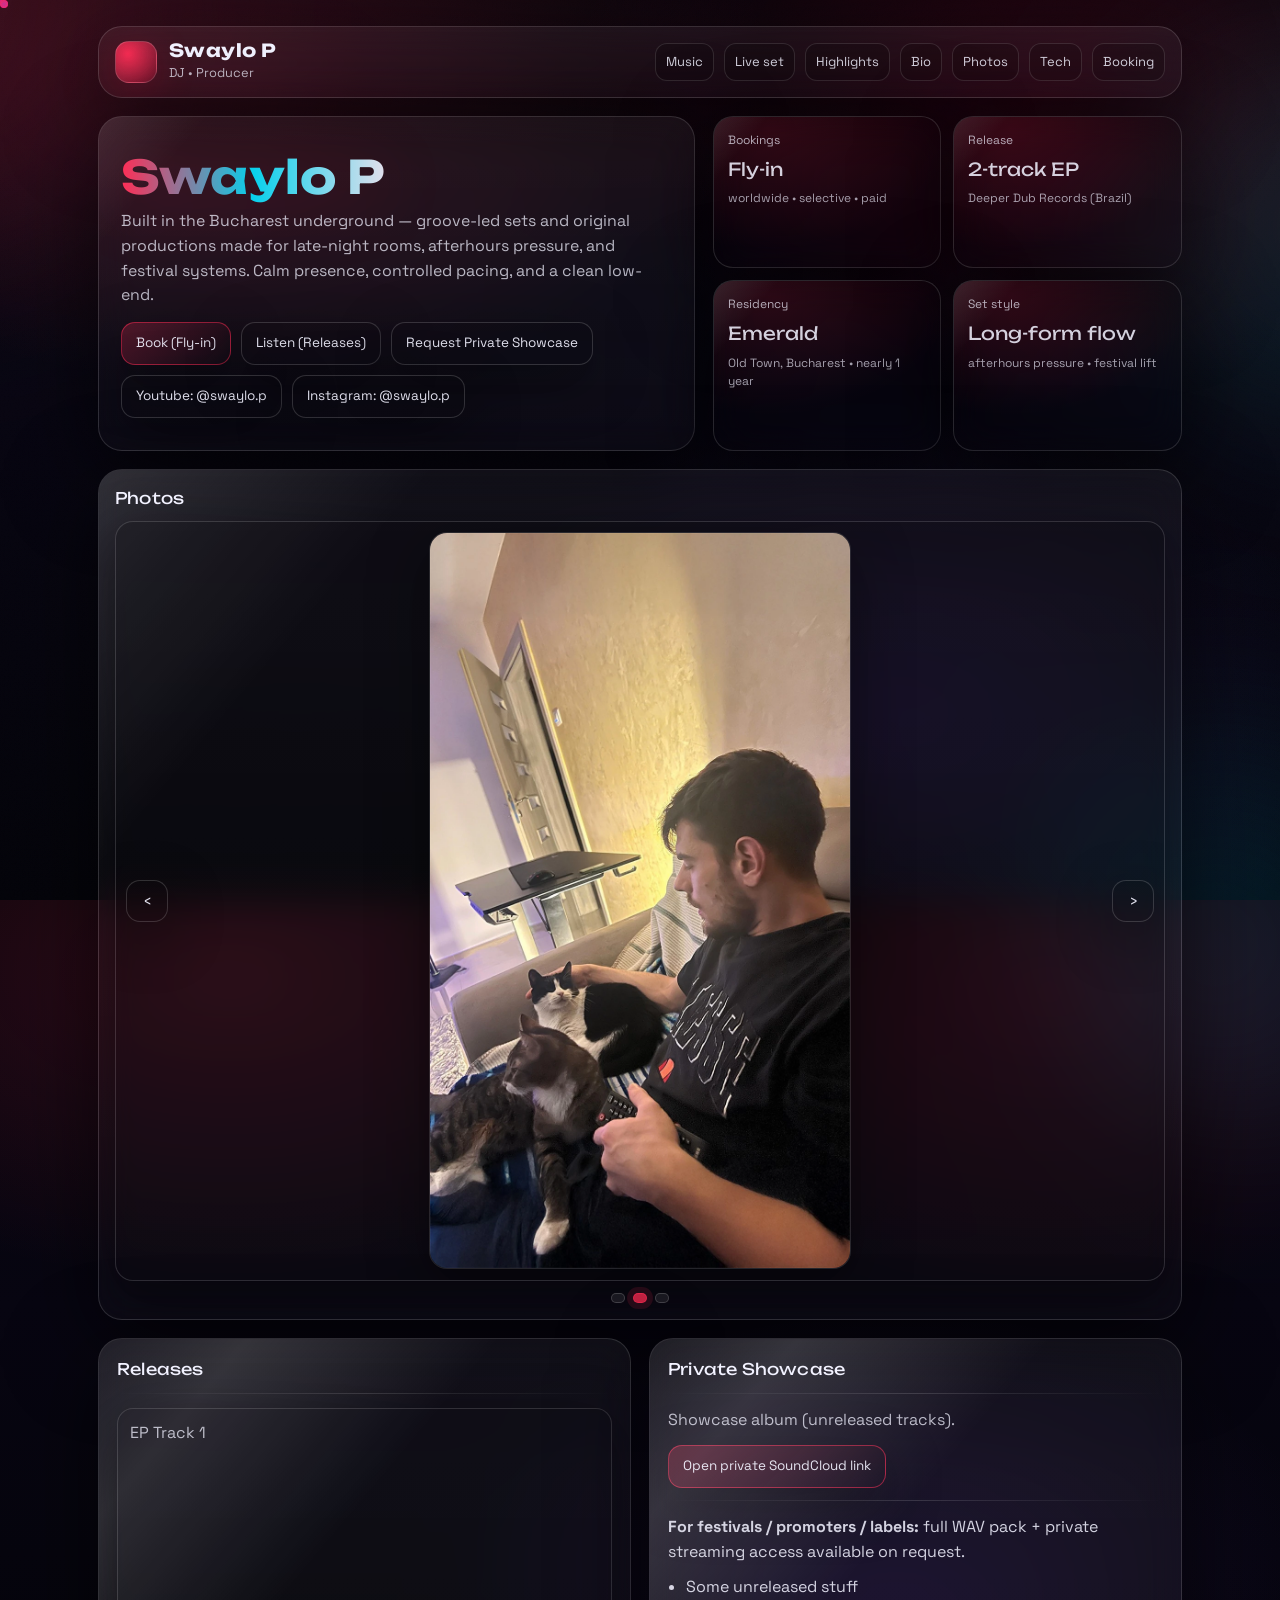
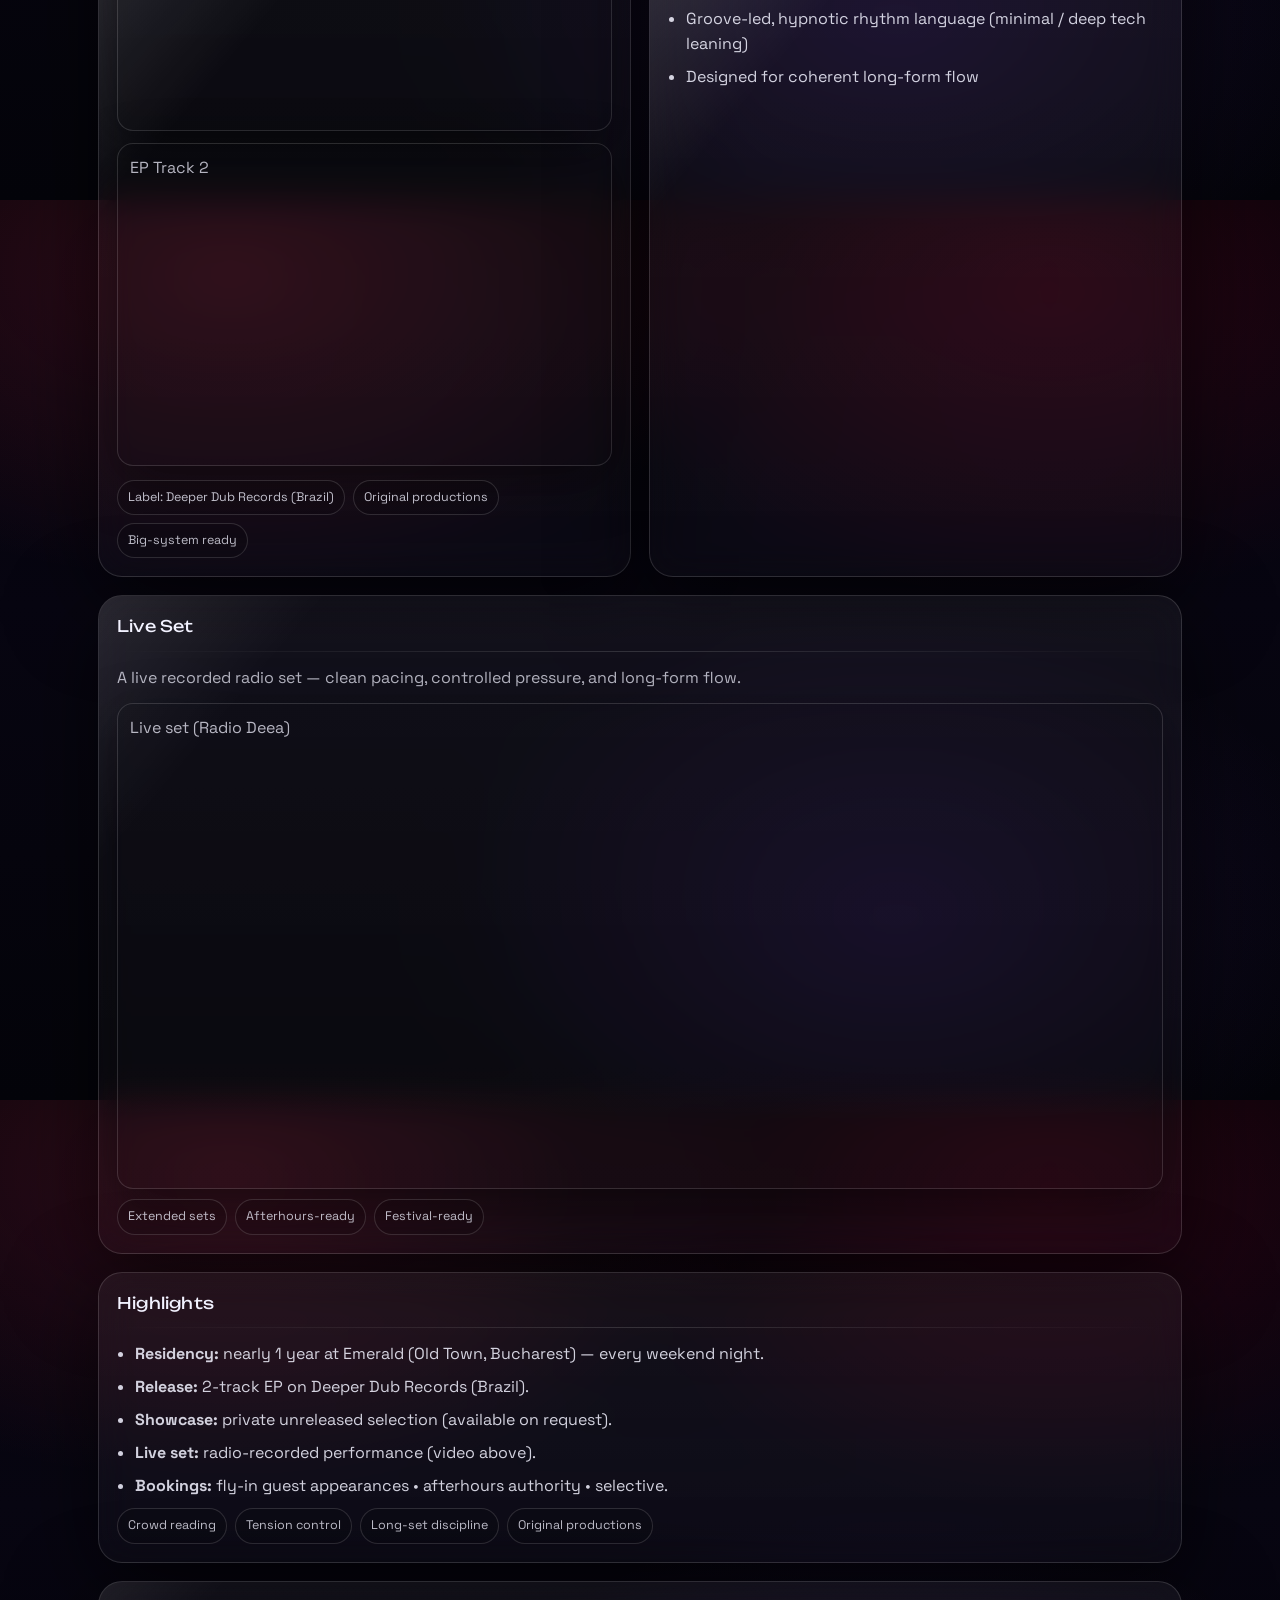
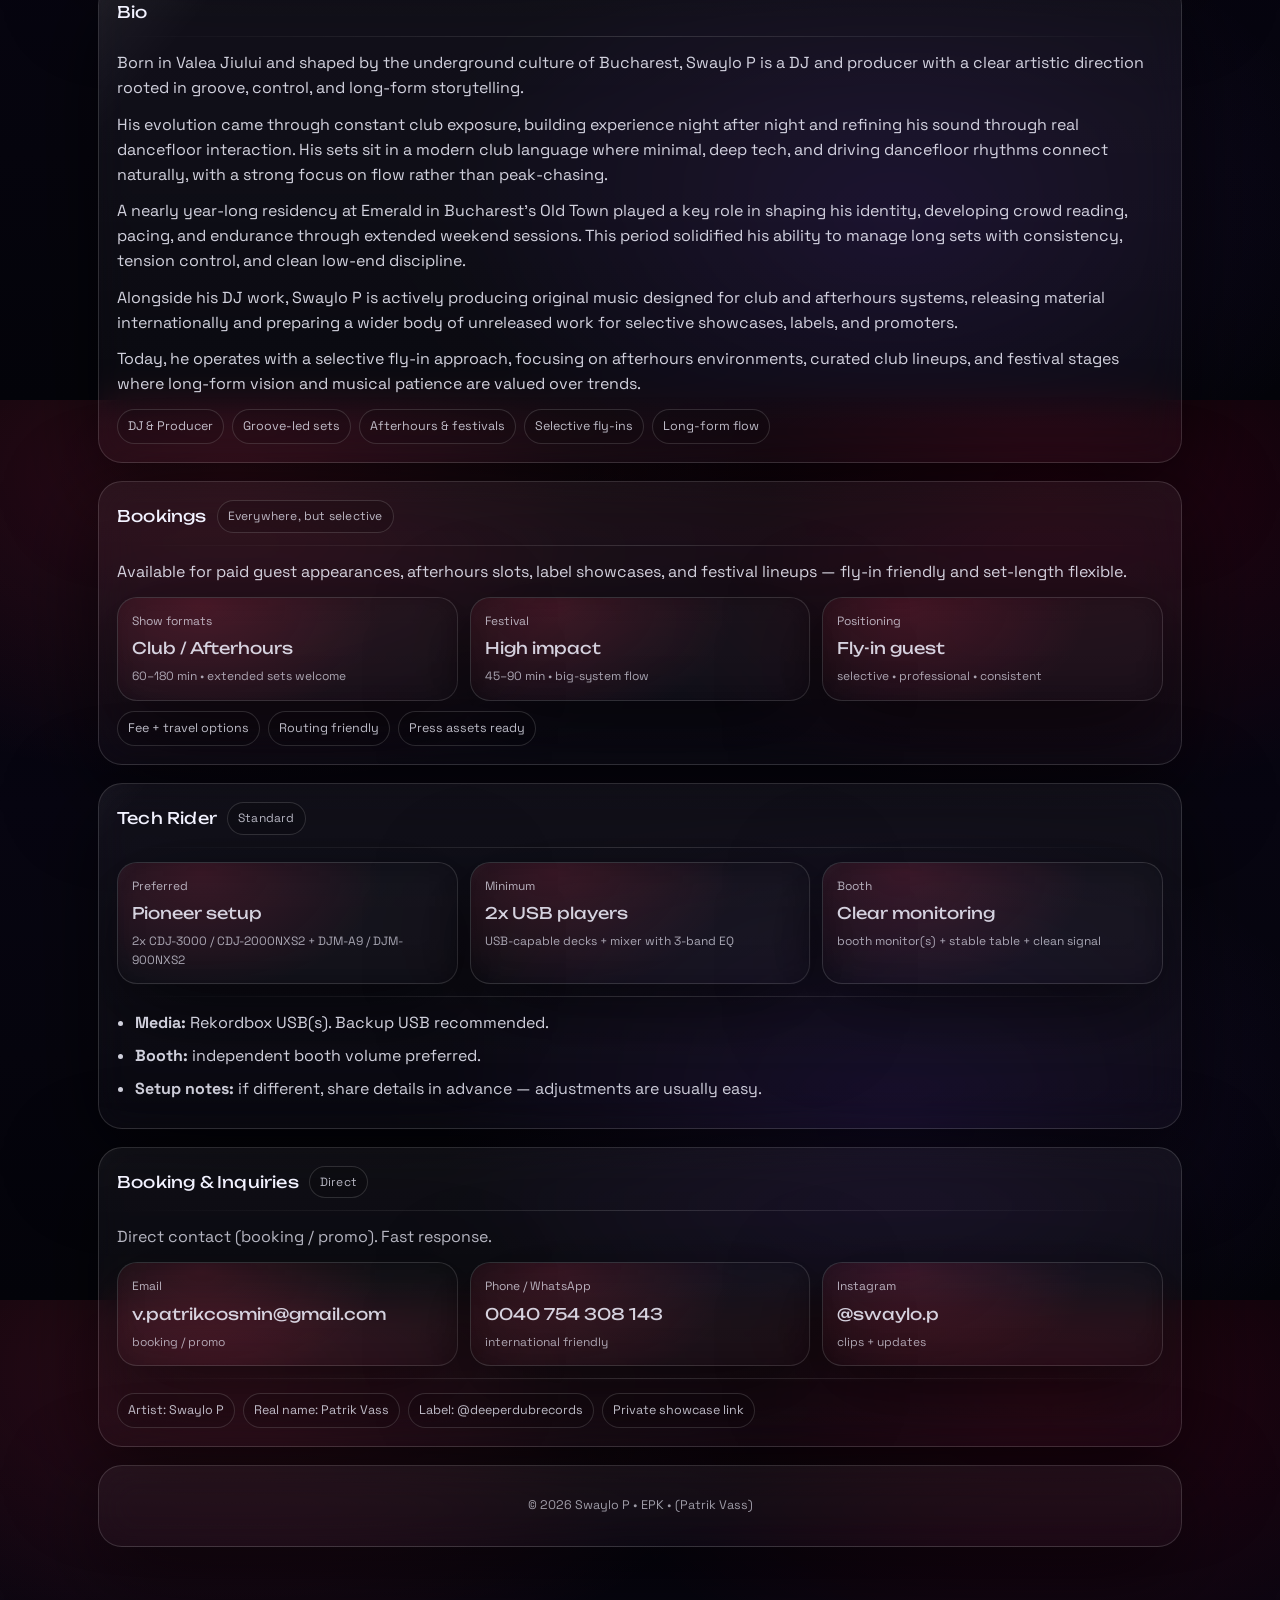
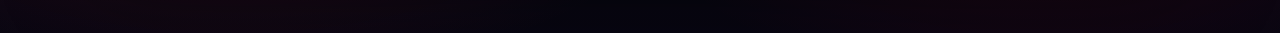
==== index.html @ a006d483 "Update index.html" ====
<!doctype html>
<html lang="en">
<head>
  <meta charset="utf-8" />
  <meta name="viewport" content="width=device-width,initial-scale=1" />
  <title>Swaylo P — EPK</title>
  <meta name="description" content="Swaylo P — EPK: releases, private showcase, live set (radio), photos, tech rider, worldwide bookings." />

  <!-- Funky fonts -->
  <link rel="preconnect" href="https://fonts.googleapis.com">
  <link rel="preconnect" href="https://fonts.gstatic.com" crossorigin>
  <link href="https://fonts.googleapis.com/css2?family=Unbounded:wght@500;600;700&family=Space+Grotesk:wght@400;500;600;700&display=swap" rel="stylesheet">

  <style>
    :root{
      --bg0:#04040a;
      --bg1:#080612;

      --text:#f2f2ff;
      --muted:rgba(242,242,255,.74);
      --line:rgba(255,255,255,.14);

      --red:#ff2d55;
      --red2:#ff0038;
      --pink:#21b6bb;
      --violet:#009bca;

      --glassA:rgba(255,255,255,.052);
      --glassB:rgba(255,255,255,.022);
      --shadow: 0 24px 90px rgba(0,0,0,.62);
      --shadow2: 0 16px 55px rgba(0,0,0,.48);

      --radius: 24px;
      --max: 1120px;
    }
.embedBox iframe{
  margin: 0 auto;
}
    *{ box-sizing:border-box; }
    html,body{ height:100%; }
    body{
      margin:0;
      color:var(--text);
      background:
        radial-gradient(900px 520px at 18% 8%, rgba(255,45,85,.18), transparent 60%),
        radial-gradient(800px 520px at 82% 10%, rgba(255,0,56,.14), transparent 60%),
        radial-gradient(760px 520px at 70% 80%, rgba(124,58,237,.12), transparent 60%),
        linear-gradient(180deg, var(--bg0) 0%, var(--bg1) 45%, var(--bg0) 100%);
      font-family:"Space Grotesk", system-ui, -apple-system, Segoe UI, Roboto, Helvetica, Arial;
      line-height: 1.55;
      overflow-x:hidden;
    }

    /* subtle grain */
    body:before{
      content:"";
      position:fixed; inset:0;
      pointer-events:none;
      background-image:url("data:image/svg+xml,%3Csvg xmlns='http://www.w3.org/2000/svg' width='140' height='140'%3E%3Cfilter id='n'%3E%3CfeTurbulence type='fractalNoise' baseFrequency='.85' numOctaves='2' stitchTiles='stitch'/%3E%3C/filter%3E%3Crect width='140' height='140' filter='url(%23n)' opacity='.18'/%3E%3C/svg%3E");
      mix-blend-mode: overlay;
      opacity:.14;
      z-index:0;
    }

    a{ color:inherit; text-decoration:none; }
    a:hover{ text-decoration:underline; text-decoration-color: rgba(255,45,85,.75); }

    .wrap{
      max-width: var(--max);
      margin: 0 auto;
      padding: 26px 18px 86px;
      position:relative;
      z-index:2;
    }

    /* background blur blobs */
    .blob{
      position:fixed;
      width:540px; height:540px;
      border-radius:50%;
      filter: blur(60px);
      opacity:.18;
      mix-blend-mode: screen;
      pointer-events:none;
      z-index:1;
    }
    .blob.b1{ left:-240px; top:-160px; background: radial-gradient(circle at 30% 30%, var(--red), transparent 62%); }
    .blob.b2{ right:-270px; top:10px;  background: radial-gradient(circle at 60% 40%, var(--pink), transparent 62%); }
    .blob.b3{ right:-260px; bottom:-260px; background: radial-gradient(circle at 40% 60%, var(--violet), transparent 66%); }

    /* floating particles layer */
    .particles{
      position:fixed; inset:0;
      pointer-events:none;
      z-index:1;
      overflow:hidden;
    }
    .p{
      position:absolute;
      border-radius:999px;
      background: radial-gradient(circle, rgba(255,45,85,.75), rgba(255,45,85,0));
      filter: blur(.2px);
      opacity:.65;
      animation: drift var(--dur) linear infinite;
      will-change: transform;
    }
    @keyframes drift{
      0%   { transform: translate3d(var(--x0), var(--y0), 0) scale(var(--s)); opacity: 0; }
      10%  { opacity: var(--o); }
      70%  { opacity: var(--o); }
      100% { transform: translate3d(var(--x1), var(--y1), 0) scale(var(--s)); opacity: 0; }
    }

    /* GLASS */
    .glass{
      position:relative;
      background: linear-gradient(180deg, var(--glassA), var(--glassB));
      border: 1px solid rgba(255,255,255,.14);
      border-radius: var(--radius);
      box-shadow: var(--shadow);
      backdrop-filter: blur(18px);
      -webkit-backdrop-filter: blur(18px);
      overflow:hidden;
    }

    /* animated shine sweep */
    .glass:before{
      content:"";
      position:absolute;
      inset:-60%;
      background:
        linear-gradient(120deg,
          transparent 40%,
          rgba(255,255,255,.20) 50%,
          transparent 60%);
      transform: translateX(-40%) rotate(10deg);
      animation: shine 4.9s ease-in-out infinite;
      pointer-events:none;
      opacity:.75;
    }
    @keyframes shine{
      0%   { transform: translateX(-55%) rotate(10deg); opacity:0; }
      15%  { opacity:.90; }
      50%  { opacity:.55; }
      85%  { opacity:.90; }
      100% { transform: translateX(55%) rotate(10deg); opacity:0; }
    }

    /* topbar */
    .topbar{
      display:flex;
      align-items:center;
      justify-content:space-between;
      gap:14px;
      padding: 14px 16px;
      margin-bottom: 18px;
    }

    .brand{
      display:flex;
      align-items:center;
      gap:12px;
      min-width: 320px;
    }
    .sig{
      width:42px;height:42px;
      border-radius:14px;
      background:
        radial-gradient(circle at 30% 30%, rgba(255,45,85,.95), rgba(255,0,56,.20)),
        linear-gradient(135deg, rgba(255,255,255,.10), rgba(255,255,255,0));
      border:1px solid rgba(255,255,255,.16);
      box-shadow: 0 10px 40px rgba(255,0,56,.20);
    }
    .brand h1{
      margin:0;
      font-family:"Unbounded", system-ui;
      font-weight:700;
      letter-spacing:.4px;
      font-size: 18px;
      line-height:1.1;
    }
    .brand .tag{
      margin:2px 0 0;
      font-size: 12.8px;
      color: var(--muted);
    }

    .nav{
      display:flex;
      gap:10px;
      flex-wrap:wrap;
      justify-content:flex-end;
    }
    .nav a{
      padding: 8px 10px;
      border-radius: 12px;
      border:1px solid rgba(255,255,255,.12);
      background: rgba(0,0,0,.16);
      font-size: 13px;
      color: rgba(242,242,255,.86);
    }
    .nav a:hover{
      text-decoration:none;
      border-color: rgba(255,45,85,.40);
      box-shadow: 0 18px 55px rgba(255,45,85,.08);
    }

    /* hero */
    .hero{
      display:grid;
      grid-template-columns: 1.12fr .88fr;
      gap: 18px;
      margin-bottom: 18px;
    }
    .heroCard{ padding: 22px; }
    .kicker{
      display:inline-flex; align-items:center; gap:10px;
      padding: 8px 12px;
      border-radius: 999px;
      border: 1px solid rgba(255,255,255,.14);
      background: rgba(0,0,0,.14);
      font-size: 13px;
      color: rgba(242,242,255,.86);
      position:relative; z-index:2;
    }
    .dot{
      width:8px;height:8px;border-radius:50%;
      background: var(--red);
      box-shadow: 0 0 0 6px rgba(255,45,85,.14);
    }
    .heroTitle{
      margin: 14px 0 8px;
      font-family:"Unbounded", system-ui;
      font-size: 46px;
      line-height: 1.05;
      letter-spacing:.2px;
      position:relative; z-index:2;
    }
    .heroTitle .glow{
      background: linear-gradient(90deg, rgba(255,45,85,1), rgba(6, 226, 255, 0.92), rgba(242,242,255,.92));
      -webkit-background-clip:text; background-clip:text; color:transparent;
      filter: drop-shadow(0 10px 34px rgba(255,0,56,.18));
    }
    .heroSub{
      margin:0 0 12px;
      color: var(--muted);
      font-size: 15.9px;
      max-width: 70ch;
      position:relative; z-index:2;
    }

    .ctaRow{ display:flex; flex-wrap:wrap; gap:10px; margin-top: 14px; position:relative; z-index:2; }
    .btn{
      display:inline-flex; align-items:center; justify-content:center; gap:10px;
      padding: 10px 14px;
      border-radius: 14px;
      border: 1px solid rgba(255,255,255,.16);
      background: rgba(0,0,0,.14);
      color: rgba(242,242,255,.92);
      font-size: 13.5px;
      box-shadow: var(--shadow2);
      transition: .18s ease;
    }
    .btn:hover{
      text-decoration:none;
      border-color: rgba(255,45,85,.44);
      box-shadow: 0 18px 60px rgba(255,45,85,.10);
      transform: translateY(-1px);
    }
    .btn.primary{
      border-color: rgba(255,45,85,.52);
      background: linear-gradient(135deg, rgba(255,45,85,.24), rgba(0,0,0,.10));
    }

    /* audio player */
    .player{
      margin-top: 14px;
      padding: 12px;
      border-radius: 18px;
      border: 1px solid rgba(255,255,255,.14);
      background: rgba(0,0,0,.12);
      position:relative; z-index:2;
    }
    .playerTop{
      display:flex;
      align-items:center;
      justify-content:space-between;
      gap:12px;
      margin-bottom: 8px;
    }
    .playerTitle{
      font-family:"Unbounded", system-ui;
      font-size: 13px;
      letter-spacing:.2px;
      margin:0;
    }
    .playerHint{
      font-size: 12.5px;
      color: rgba(242,242,255,.70);
      margin:0;
    }
    audio{ width:100%; }

    /* right side quick cards */
    .miniGrid{
      display:grid;
      grid-template-columns: 1fr 1fr;
      gap:12px;
      align-self:stretch;
    }
    .stat{
      padding: 14px;
      border-radius: 20px;
      border:1px solid rgba(255,255,255,.14);
      background: rgba(0,0,0,.12);
      position:relative;
      overflow:hidden;
    }
    .stat:after{
      content:"";
      position:absolute; inset:-2px;
      background: radial-gradient(260px 170px at 25% 10%, rgba(255,45,85,.16), transparent 70%);
      opacity:.9;
      pointer-events:none;
    }
    .label{ color: rgba(242,242,255,.70); font-size: 12px; margin:0 0 6px; position:relative; z-index:2; }
    .value{ margin:0; font-family:"Unbounded", system-ui; font-size: 18px; position:relative; z-index:2; }
    .hint{ margin:6px 0 0; font-size: 12px; color: rgba(242,242,255,.66); position:relative; z-index:2; }

    /* sections */
    section{ margin-top: 18px; }
    .sectionCard{ padding: 18px; }
    .sectionTitle{
      margin:0 0 10px;
      font-family:"Unbounded", system-ui;
      font-size: 16px;
      letter-spacing:.2px;
      display:flex;
      align-items:center;
      gap:10px;
      position:relative; z-index:2;
    }
    .pill{
      font-size: 12px;
      padding: 6px 10px;
      border-radius:999px;
      border:1px solid rgba(255,255,255,.14);
      background: rgba(0,0,0,.12);
      color: rgba(242,242,255,.74);
      font-family:"Space Grotesk", system-ui;
    }
    .hr{
      height:1px;
      background: linear-gradient(90deg, transparent, rgba(255,255,255,.14), transparent);
      margin: 12px 0 14px;
      position:relative; z-index:2;
    }
    p{ margin: 0 0 12px; color: rgba(242,242,255,.86); position:relative; z-index:2; }
    .muted{ color: var(--muted); }

    .grid2{ display:grid; grid-template-columns: 1fr 1fr; gap: 18px; }
    .grid3{ display:grid; grid-template-columns: repeat(3,1fr); gap: 12px; }

    /* chips */
    .chips{ display:flex; flex-wrap:wrap; gap:8px; margin-top: 10px; position:relative; z-index:2; }
    .chip{
      padding: 7px 10px;
      border-radius: 999px;
      border: 1px solid rgba(255,255,255,.14);
      background: rgba(0,0,0,.12);
      color: rgba(242,242,255,.78);
      font-size: 12.5px;
      display:inline-flex;
      align-items:center;
      gap:8px;
    }

 /* carousel */
.carousel{ padding: 16px; }

.carouselFrame{
  position:relative;
  border-radius: calc(var(--radius) - 6px);
  border:1px solid rgba(255,255,255,.14);
  overflow:hidden;
  background: rgba(0,0,0,.14);
  box-shadow: var(--shadow2);

  /* ✅ stable height so it won’t jump */
  aspect-ratio: 2 / 3;     /* portrait friendly */
  width: 100%;
  max-height: 760px;       /* optional */
}

.slides{
  display:flex;
  transition: transform .55s ease;
  height: 100%;
}

.slide{
  min-width:100%;
  height:100%;
  padding: 10px;
  background: rgba(0,0,0,.08);

  /* ✅ centers image inside slide */
  display:flex;
  align-items:center;
  justify-content:center;
}

/* ✅ image is smaller but centered */
.slide img{
  max-width: 100%;
  max-height: 100%;
  width: auto;
  height: auto;
  object-fit: contain;
  display:block;

  border-radius: 18px;
  border:1px solid rgba(255,255,255,.12);
  box-shadow: 0 18px 60px rgba(0,0,0,.45);
  background: rgba(0,0,0,.22);
}

.slide:after{ content:none; }

.carControls{
  position:absolute; inset:0;
  display:flex; align-items:center; justify-content:space-between;
  padding: 0 10px;
  pointer-events:none;
  z-index:3;
}

.carBtn{
  pointer-events:auto;
  width:42px;height:42px;
  border-radius: 14px;
  border:1px solid rgba(255,255,255,.16);
  background: rgba(0,0,0,.14);
  color: rgba(242,242,255,.92);
  display:grid; place-items:center;
  box-shadow: var(--shadow2);
  cursor:pointer;
  user-select:none;
  transition: .18s ease;
}

.carBtn:hover{
  border-color: rgba(255,45,85,.44);
  box-shadow: 0 18px 60px rgba(255,45,85,.10);
  transform: translateY(-1px);
}

.dots{
  display:flex;
  gap:8px;
  justify-content:center;
  margin-top: 12px;
  position:relative; z-index:2;
}

.dotBtn{
  width:10px;height:10px;border-radius:999px;
  border:1px solid rgba(255,255,255,.18);
  background: rgba(255,255,255,.08);
  cursor:pointer;
}

.dotBtn.active{
  background: rgba(255,45,85,.78);
  border-color: rgba(255,45,85,.60);
  box-shadow: 0 0 0 6px rgba(255,45,85,.12);
}


    /* embeds */
    .embedStack{ display:flex; flex-direction:column; gap:12px; position:relative; z-index:2; }
    .embedBox{
      border-radius: 16px;
      border:1px solid rgba(255,255,255,.14);
      background: rgba(0,0,0,.12);
      padding: 12px;
      overflow:hidden;
      box-shadow: var(--shadow2);
      position:relative;
      z-index:2;
    }
    .embedBox iframe{
  display:block;
  width: min(760px, 100%);
  aspect-ratio: 16 / 9;
  height: auto;
  margin: 0 auto;
  border:0;
  border-radius: 12px;
}

    /* bullets */
    .bullet{ margin:0; padding-left: 18px; color: rgba(242,242,255,.86); position:relative; z-index:2; }
    .bullet li{ margin: 8px 0; }

    /* footer */
    footer{
      margin-top: 18px;
      padding: 18px;
      text-align:center;
      color: rgba(242,242,255,.62);
      font-size: 12.5px;
    }

    /* responsive */
    @media (max-width: 920px){
      .hero{ grid-template-columns: 1fr; }
      .miniGrid{ grid-template-columns: 1fr 1fr; }
      .grid2{ grid-template-columns: 1fr; }
      .grid3{ grid-template-columns: 1fr; }
      .heroTitle{ font-size: 40px; }
    }
    @media (max-width: 520px){
      .miniGrid{ grid-template-columns: 1fr; }
      .heroTitle{ font-size: 34px; }
      .nav{ justify-content:flex-start; }
    }
    @media (max-width: 520px){
  /* HERO becomes a normal full-width section, not “hero-sized” */
  .hero{ 
    grid-template-columns: 1fr; 
    gap: 12px;
    margin-bottom: 12px;
  }

  /* Make the first card behave like Bookings: content height only */
  .heroCard{
    padding: 16px;          /* was 22px */
  }

  /* Reduce the big title */
  .heroTitle{
    font-size: 32px;        /* was 34px */
    margin: 8px 0 6px;
    line-height: 1.08;
  }

  /* Reduce paragraph size a bit */
  .heroSub{
    font-size: 14.5px;
    margin-bottom: 10px;
  }

  /* Buttons wrap nicer and don’t create huge height */
  .ctaRow{
    gap: 8px;
    margin-top: 10px;
  }
  .btn{
    padding: 9px 12px;
    font-size: 13px;
  }

  /* OPTIONAL but recommended:
     stats under hero are what makes it feel “too big”.
     Make them horizontal scroll instead of adding lots of height */
  .miniGrid{
    display: flex;
    gap: 10px;
    overflow-x: auto;
    padding-bottom: 6px;
    scroll-snap-type: x mandatory;
    -webkit-overflow-scrolling: touch;
  }
  .miniGrid .stat{
    min-width: 220px;       /* each stat becomes a card you swipe */
    scroll-snap-align: start;
    flex: 0 0 auto;
  }
}

  </style>
</head>

<body>
  <div class="blob b1"></div>
  <div class="blob b2"></div>
  <div class="blob b3"></div>

  <!-- Particle field -->
  <div class="particles" aria-hidden="true" id="particles"></div>

  <div class="wrap">

    <!-- TOPBAR -->
    <div class="topbar glass">
      <div class="brand">
        <div class="sig" aria-hidden="true"></div>
        <div>
          <h1>Swaylo P</h1>
          <div class="tag">DJ • Producer</div>
        </div>
      </div>

      <nav class="nav" aria-label="EPK navigation">
        <a href="#music">Music</a>
        <a href="#live">Live set</a>
        <a href="#highlights">Highlights</a>
        <a href="#bio">Bio</a>
        <a href="#photos">Photos</a>
        <a href="#rider">Tech</a>
        <a href="#contact">Booking</a>
      </nav>
    </div>

    <!-- HERO -->
    <div class="hero">
      <div class="heroCard glass">
        

        <h2 class="heroTitle">
          <span class="glow">Swaylo P</span><br/>
          
        </h2>

        <p class="heroSub">
          Built in the Bucharest underground — groove-led sets and original productions made for late-night rooms,
          afterhours pressure, and festival systems. Calm presence, controlled pacing, and a clean low-end.
        </p>

        <div class="ctaRow">
          <a class="btn primary" href="#contact">Book (Fly-in)</a>
          <a class="btn" href="#music">Listen (Releases)</a>
          <a class="btn" href="#music">Request Private Showcase</a>
          <a class="btn" href="https://www.youtube.com/@SwayloP" target="_blank" rel="noopener">Youtube: @swaylo.p</a>
          <a class="btn" href="https://instagram.com/swaylo.p" target="_blank" rel="noopener">Instagram: @swaylo.p</a>
        </div>

        



        <div class="chips" aria-label="Quick facts">
          
        </div>
      </div>

      <div class="miniGrid">
        <div class="stat glass">
          <div class="label">Bookings</div>
          <p class="value">Fly-in</p>
          <p class="hint">worldwide • selective • paid</p>
        </div>

        <div class="stat glass">
          <div class="label">Release</div>
          <p class="value">2-track EP</p>
          <p class="hint">Deeper Dub Records (Brazil)</p>
        </div>

        <div class="stat glass">
          <div class="label">Residency</div>
          <p class="value">Emerald</p>
          <p class="hint">Old Town, Bucharest • nearly 1 year</p>
        </div>

        <div class="stat glass">
          <div class="label">Set style</div>
          <p class="value">Long-form flow</p>
          <p class="hint">afterhours pressure • festival lift</p>
        </div>
      </div>
    </div>

    <!-- PHOTOS / CAROUSEL -->
<section id="photos" class="glass sectionCard carousel">
  <div class="sectionTitle">
    Photos
  </div>

  <div class="carouselFrame" aria-label="Photo carousel">
    <div class="slides" id="slides">
      <div class="slide">
        <img src="images/01.webp" alt="Swaylo P press photo 1" />
      </div>
      <div class="slide">
        <img src="images/02.webp" alt="Swaylo P press photo 2" />
      </div>
      <div class="slide">
        <img src="images/03.webp" alt="Swaylo P press photo 3" />
      </div>
    </div>

    <div class="carControls">
      <div class="carBtn" id="prev" aria-label="Previous slide">‹</div>
      <div class="carBtn" id="next" aria-label="Next slide">›</div>
    </div>
  </div>

  <div class="dots" id="dots" aria-label="Carousel dots"></div>
</section>

    <!-- MUSIC -->
    <section id="music" class="grid2">
      <div class="glass sectionCard">
        <div class="sectionTitle">
          Releases
        </div>
        <div class="hr"></div>

        <div class="embedStack">
          <div class="embedBox">
            <div class="muted" style="margin:0 0 8px;">EP Track 1</div>
            <iframe src="https://embed.beatport.com/?id=22715266&type=track" height="162" scrolling="no" style="max-width:600px;"></iframe>
          </div>

          <div class="embedBox">
            <div class="muted" style="margin:0 0 8px;">EP Track 2</div>
            <iframe src="https://embed.beatport.com/?id=22715267&type=track" height="162" scrolling="no" style="max-width:600px;"></iframe>
          </div>
        </div>

        <div class="chips" style="margin-top:14px;">
          <span class="chip">Label: Deeper Dub Records (Brazil)</span>
          <span class="chip">Original productions</span>
          <span class="chip">Big-system ready</span>
        </div>
      </div>

      <div class="glass sectionCard">
        <div class="sectionTitle">
          Private Showcase
        </div>
        <div class="hr"></div>

        <p class="muted">
          Showcase album (unreleased tracks).
        </p>

        <a class="btn primary" href="https://on.soundcloud.com/0drZGBaGMA1ukfWSLE" target="_blank" rel="noopener">
          Open private SoundCloud link
        </a>

        <div class="hr"></div>

        <p style="margin-bottom:10px;">
          <b>For festivals / promoters / labels:</b> full WAV pack + private streaming access available on request.
        </p>

        <ul class="bullet">
          <li>Some unreleased stuff</li>
          <li>Groove-led, hypnotic rhythm language (minimal / deep tech leaning)</li>
          <li>Designed for coherent long-form flow</li>
        </ul>
      </div>
    </section>

    <!-- LIVE SET (single) -->
    <section id="live" class="glass sectionCard">
      <div class="sectionTitle">
        Live Set
      </div>
      <div class="hr"></div>

      <p class="muted">
        A live recorded radio set — clean pacing, controlled pressure, and long-form flow.
      </p>

      <div class="embedBox">
        <div class="muted" style="margin:0 0 8px;">Live set (Radio Deea)</div>
        <iframe
          src="https://www.youtube.com/embed/L86M5-AB7ug?si=O82NokWme6fCbp0U"
          title="YouTube video player"
          frameborder="0"
          allow="accelerometer; autoplay; clipboard-write; encrypted-media; gyroscope; picture-in-picture; web-share"
          referrerpolicy="strict-origin-when-cross-origin"
          allowfullscreen>
        </iframe>
      </div>

      <div class="chips">
        <span class="chip">Extended sets</span>
        <span class="chip">Afterhours-ready</span>
        <span class="chip">Festival-ready</span>
      </div>
    </section>

    <!-- HIGHLIGHTS -->
    <section class="glass sectionCard" id="highlights">
      <div class="sectionTitle">
        Highlights
      </div>
      <div class="hr"></div>

      <ul class="bullet">
        <li><b>Residency:</b> nearly 1 year at Emerald (Old Town, Bucharest) — every weekend night.</li>
        <li><b>Release:</b> 2-track EP on Deeper Dub Records (Brazil).</li>
        <li><b>Showcase:</b> private unreleased selection (available on request).</li>
        <li><b>Live set:</b> radio-recorded performance (video above).</li>
        <li><b>Bookings:</b> fly-in guest appearances • afterhours authority • selective.</li>
      </ul>

      <div class="chips">
        <span class="chip">Crowd reading</span>
        <span class="chip">Tension control</span>
        <span class="chip">Long-set discipline</span>
        <span class="chip">Original productions</span>
      </div>
    </section>

   <!-- BIO -->
<section id="bio" class="glass sectionCard">
  <div class="sectionTitle">
    Bio
  </div>
  <div class="hr"></div>

  <p>
    Born in Valea Jiului and shaped by the underground culture of Bucharest, Swaylo P is a DJ and producer with a clear artistic direction rooted in groove, control, and long-form storytelling.
  </p>

  <p>
    His evolution came through constant club exposure, building experience night after night and refining his sound through real dancefloor interaction. His sets sit in a modern club language where minimal, deep tech, and driving dancefloor rhythms connect naturally, with a strong focus on flow rather than peak-chasing.
  </p>

  <p>
    A nearly year-long residency at Emerald in Bucharest’s Old Town played a key role in shaping his identity, developing crowd reading, pacing, and endurance through extended weekend sessions. This period solidified his ability to manage long sets with consistency, tension control, and clean low-end discipline.
  </p>

  <p>
    Alongside his DJ work, Swaylo P is actively producing original music designed for club and afterhours systems, releasing material internationally and preparing a wider body of unreleased work for selective showcases, labels, and promoters.
  </p>

  <p>
    Today, he operates with a selective fly-in approach, focusing on afterhours environments, curated club lineups, and festival stages where long-form vision and musical patience are valued over trends.
  </p>

  <div class="chips">
    <span class="chip">DJ & Producer</span>
    <span class="chip">Groove-led sets</span>
    <span class="chip">Afterhours & festivals</span>
    <span class="chip">Selective fly-ins</span>
    <span class="chip">Long-form flow</span>
  </div>
</section>


    <!-- BOOKINGS -->
    <section class="glass sectionCard" id="global">
      <div class="sectionTitle">
        Bookings <span class="pill">Everywhere, but selective</span>
      </div>
      <div class="hr"></div>

      <p>
        Available for paid guest appearances, afterhours slots, label showcases, and festival lineups — fly-in friendly and set-length flexible.
      </p>

      <div class="grid3">
        <div class="stat glass">
          <div class="label">Show formats</div>
          <p class="value" style="font-size:16px;">Club / Afterhours</p>
          <p class="hint">60–180 min • extended sets welcome</p>
        </div>
        <div class="stat glass">
          <div class="label">Festival</div>
          <p class="value" style="font-size:16px;">High impact</p>
          <p class="hint">45–90 min • big-system flow</p>
        </div>
        <div class="stat glass">
          <div class="label">Positioning</div>
          <p class="value" style="font-size:16px;">Fly-in guest</p>
          <p class="hint">selective • professional • consistent</p>
        </div>
      </div>

      <div class="chips">
        <span class="chip">Fee + travel options</span>
        <span class="chip">Routing friendly</span>
        <span class="chip">Press assets ready</span>
      </div>
    </section>

    <!-- TECH RIDER -->
    <section id="rider" class="glass sectionCard">
      <div class="sectionTitle">
        Tech Rider <span class="pill">Standard</span>
      </div>
      <div class="hr"></div>

      <div class="grid3">
        <div class="stat glass">
          <div class="label">Preferred</div>
          <p class="value" style="font-size:16px;">Pioneer setup</p>
          <p class="hint">2x CDJ-3000 / CDJ-2000NXS2 + DJM-A9 / DJM-900NXS2</p>
        </div>

        <div class="stat glass">
          <div class="label">Minimum</div>
          <p class="value" style="font-size:16px;">2x USB players</p>
          <p class="hint">USB-capable decks + mixer with 3-band EQ</p>
        </div>

        <div class="stat glass">
          <div class="label">Booth</div>
          <p class="value" style="font-size:16px;">Clear monitoring</p>
          <p class="hint">booth monitor(s) + stable table + clean signal</p>
        </div>
      </div>

      <div class="hr"></div>
      <ul class="bullet">
        <li><b>Media:</b> Rekordbox USB(s). Backup USB recommended.</li>
        <li><b>Booth:</b> independent booth volume preferred.</li>
        <li><b>Setup notes:</b> if different, share details in advance — adjustments are usually easy.</li>
      </ul>
    </section>

    <!-- CONTACT -->
    <section id="contact" class="glass sectionCard">
      <div class="sectionTitle">
        Booking & Inquiries <span class="pill">Direct</span>
      </div>
      <div class="hr"></div>

      <p class="muted">Direct contact (booking / promo). Fast response.</p>

      <div class="grid3">
        <div class="stat glass">
          <div class="label">Email</div>
          <p class="value" style="font-size:16px;">
            <a href="mailto:v.patrikcosmin@gmail.com">v.patrikcosmin@gmail.com</a>
          </p>
          <p class="hint">booking / promo</p>
        </div>

        <div class="stat glass">
          <div class="label">Phone / WhatsApp</div>
          <p class="value" style="font-size:16px;">
            <a href="tel:+40754308143">0040 754 308 143</a>
          </p>
          <p class="hint">international friendly</p>
        </div>

        <div class="stat glass">
          <div class="label">Instagram</div>
          <p class="value" style="font-size:16px;">
            <a href="https://instagram.com/swaylo.p" target="_blank" rel="noopener">@swaylo.p</a>
          </p>
          <p class="hint">clips + updates</p>
        </div>
      </div>

      <div class="hr"></div>

      <div class="chips">
        <span class="chip">Artist: Swaylo P</span>
        <span class="chip">Real name: Patrik Vass</span>
        <a class="chip" href="https://instagram.com/deeperdubrecords" target="_blank" rel="noopener">Label: @deeperdubrecords</a>
        <a class="chip" href="https://on.soundcloud.com/0drZGBaGMA1ukfWSLE" target="_blank" rel="noopener">Private showcase link</a>
      </div>
    </section>

    <footer class="glass">
      <div style="padding: 12px 10px;">
        © <span id="year"></span> Swaylo P • EPK • (Patrik Vass)
      </div>
    </footer>
  </div>

  <script>
    // Year
    document.getElementById("year").textContent = new Date().getFullYear();

    // Carousel
    const slidesEl = document.getElementById("slides");
    const slideCount = slidesEl.children.length;
    const dotsEl = document.getElementById("dots");
    const prevBtn = document.getElementById("prev");
    const nextBtn = document.getElementById("next");
    let idx = 0;

    function renderDots(){
      dotsEl.innerHTML = "";
      for(let i=0;i<slideCount;i++){
        const b = document.createElement("button");
        b.className = "dotBtn" + (i===idx ? " active":"");
        b.setAttribute("aria-label","Go to slide " + (i+1));
        b.addEventListener("click", () => go(i));
        dotsEl.appendChild(b);
      }
    }
    function go(i){
      idx = (i + slideCount) % slideCount;
      slidesEl.style.transform = "translateX(" + (-idx*100) + "%)";
      [...dotsEl.children].forEach((d,di)=> d.classList.toggle("active", di===idx));
    }
    prevBtn.addEventListener("click", ()=> go(idx-1));
    nextBtn.addEventListener("click", ()=> go(idx+1));
    let autoplay = setInterval(()=> go(idx+1), 6500);
    const frame = document.querySelector(".carouselFrame");
    frame.addEventListener("mouseenter", ()=> clearInterval(autoplay));
    frame.addEventListener("mouseleave", ()=> autoplay = setInterval(()=> go(idx+1), 6500));
    renderDots(); go(0);

    // Particles
    const pWrap = document.getElementById("particles");
    const count = window.matchMedia("(max-width: 768px)").matches ? 24 : 60;


    function rand(min,max){ return Math.random()*(max-min)+min; }
    function px(v){ return v.toFixed(1) + "px"; }

    function buildParticles(){
      while(pWrap.firstChild) pWrap.removeChild(pWrap.firstChild);

      for(let i=0;i<count;i++){
        const el = document.createElement("div");
        el.className = "p";

        const side = Math.random() < 0.5 ? "L" : "R";
        const size = [2,3,4,6,8][Math.floor(rand(0,5))];
        const y0 = rand(-40, window.innerHeight + 40);

        const x0 = side === "L" ? rand(-60, 60) : rand(window.innerWidth - 60, window.innerWidth + 60);
        const x1 = side === "L" ? rand(window.innerWidth * 0.18, window.innerWidth * 0.42) : rand(window.innerWidth * 0.58, window.innerWidth * 0.82);
        const y1 = y0 + rand(-120, 120);

        const dur = rand(5.0, 11.0);
        const delay = rand(0, 6);
        const scale = rand(0.9, 1.6);
        const opacity = rand(0.14, 0.42);

        el.style.width = size + "px";
        el.style.height = size + "px";
        el.style.setProperty("--x0", px(x0));
        el.style.setProperty("--y0", px(y0));
        el.style.setProperty("--x1", px(x1));
        el.style.setProperty("--y1", px(y1));
        el.style.setProperty("--dur", dur + "s");
        el.style.setProperty("--s", scale);
        el.style.setProperty("--o", opacity);
        el.style.animationDelay = delay + "s";

        // variety in glow color
        const roll = Math.random();
        if(roll < 0.25){
          el.style.background = "radial-gradient(circle, rgba(255,59,212,.70), rgba(255,59,212,0))";
        } else if(roll < 0.34){
          el.style.background = "radial-gradient(circle, rgba(124,58,237,.65), rgba(124,58,237,0))";
        }

        pWrap.appendChild(el);
      }
    }

    buildParticles();
    window.addEventListener("resize", buildParticles);
  </script>
</body>
</html>
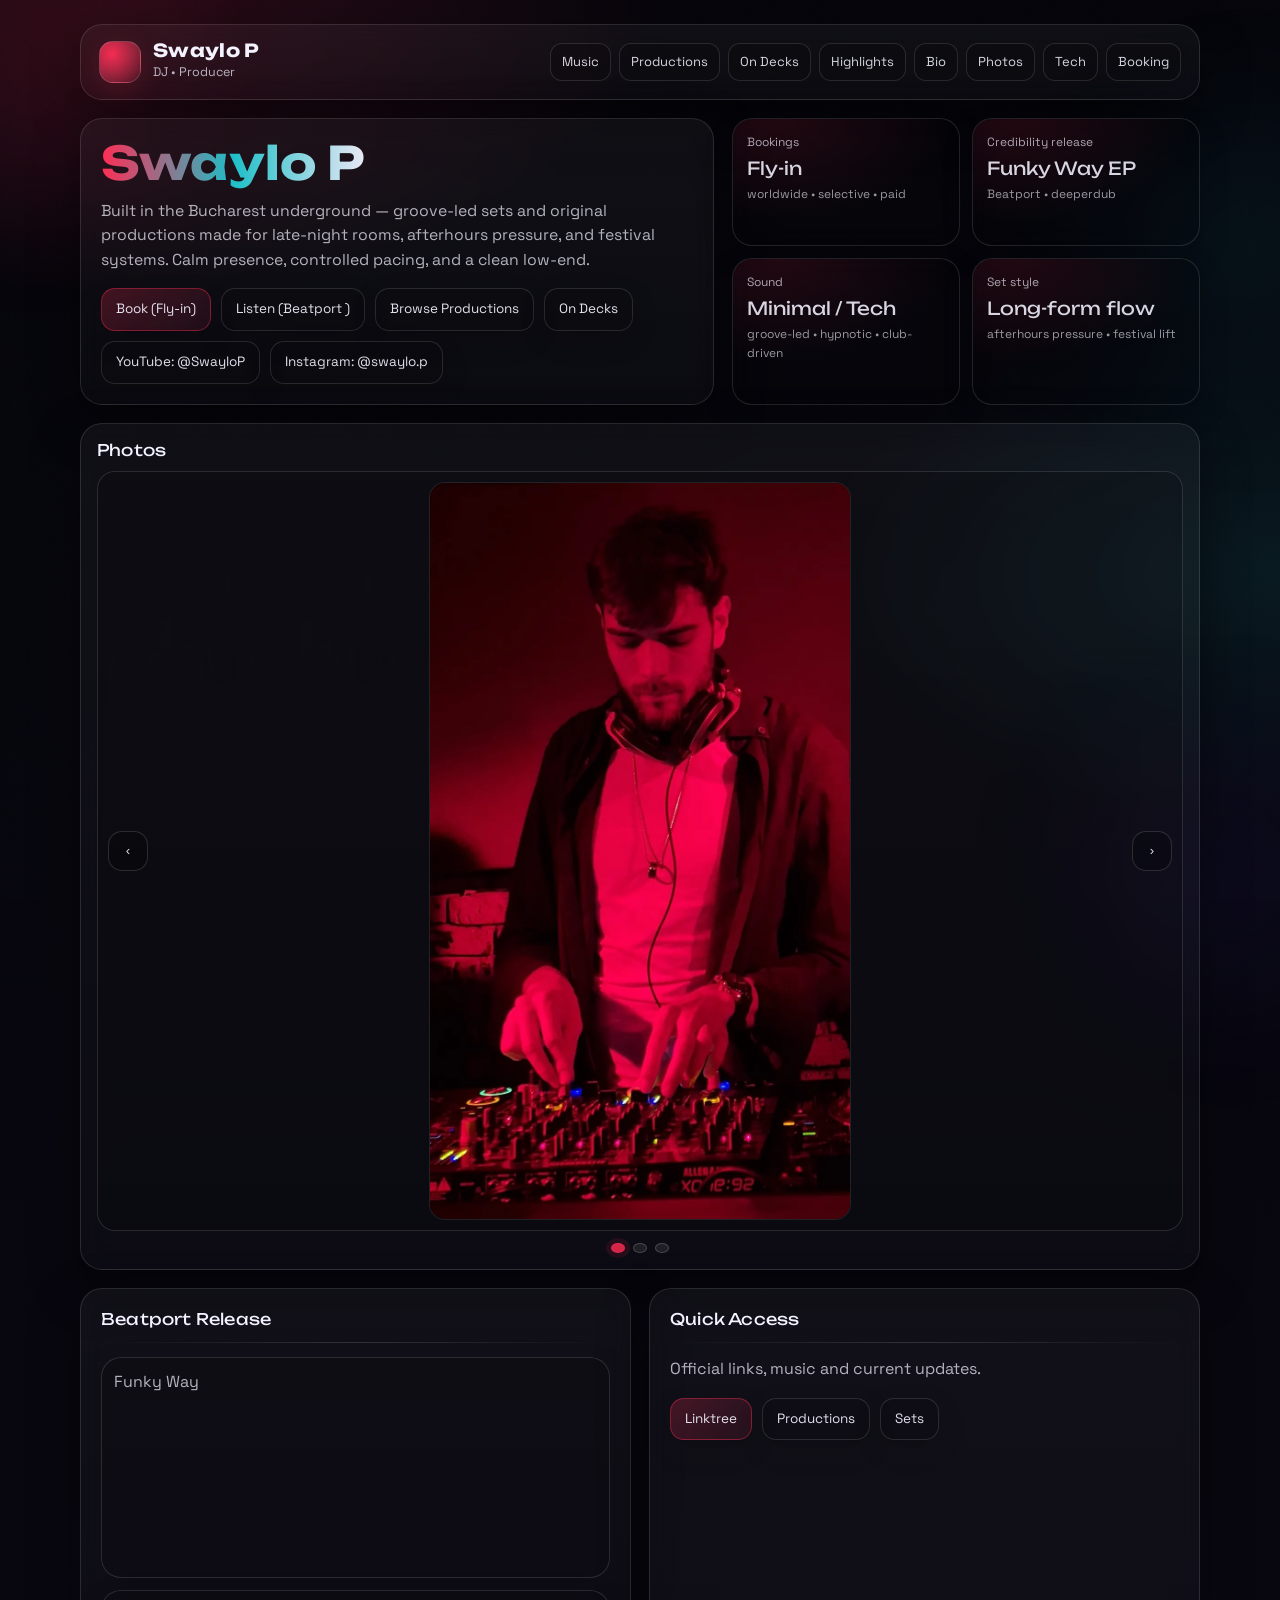
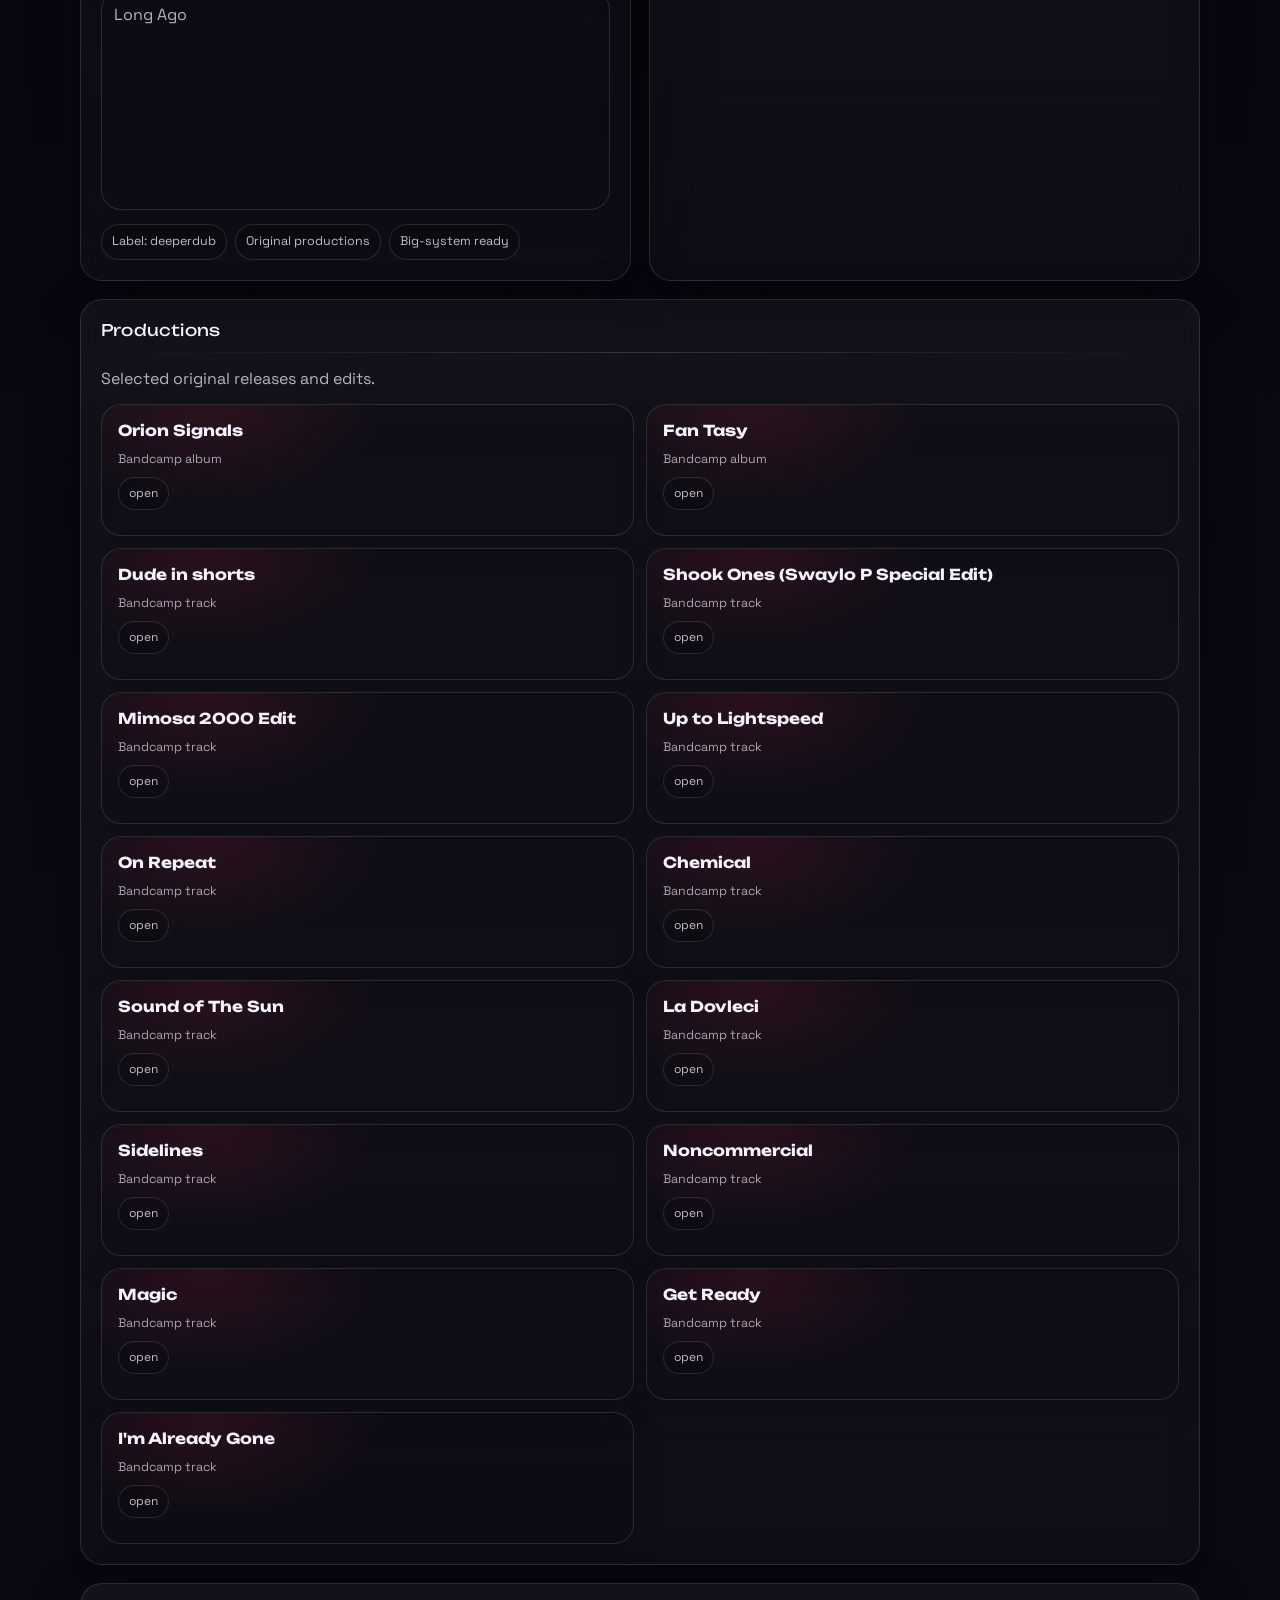
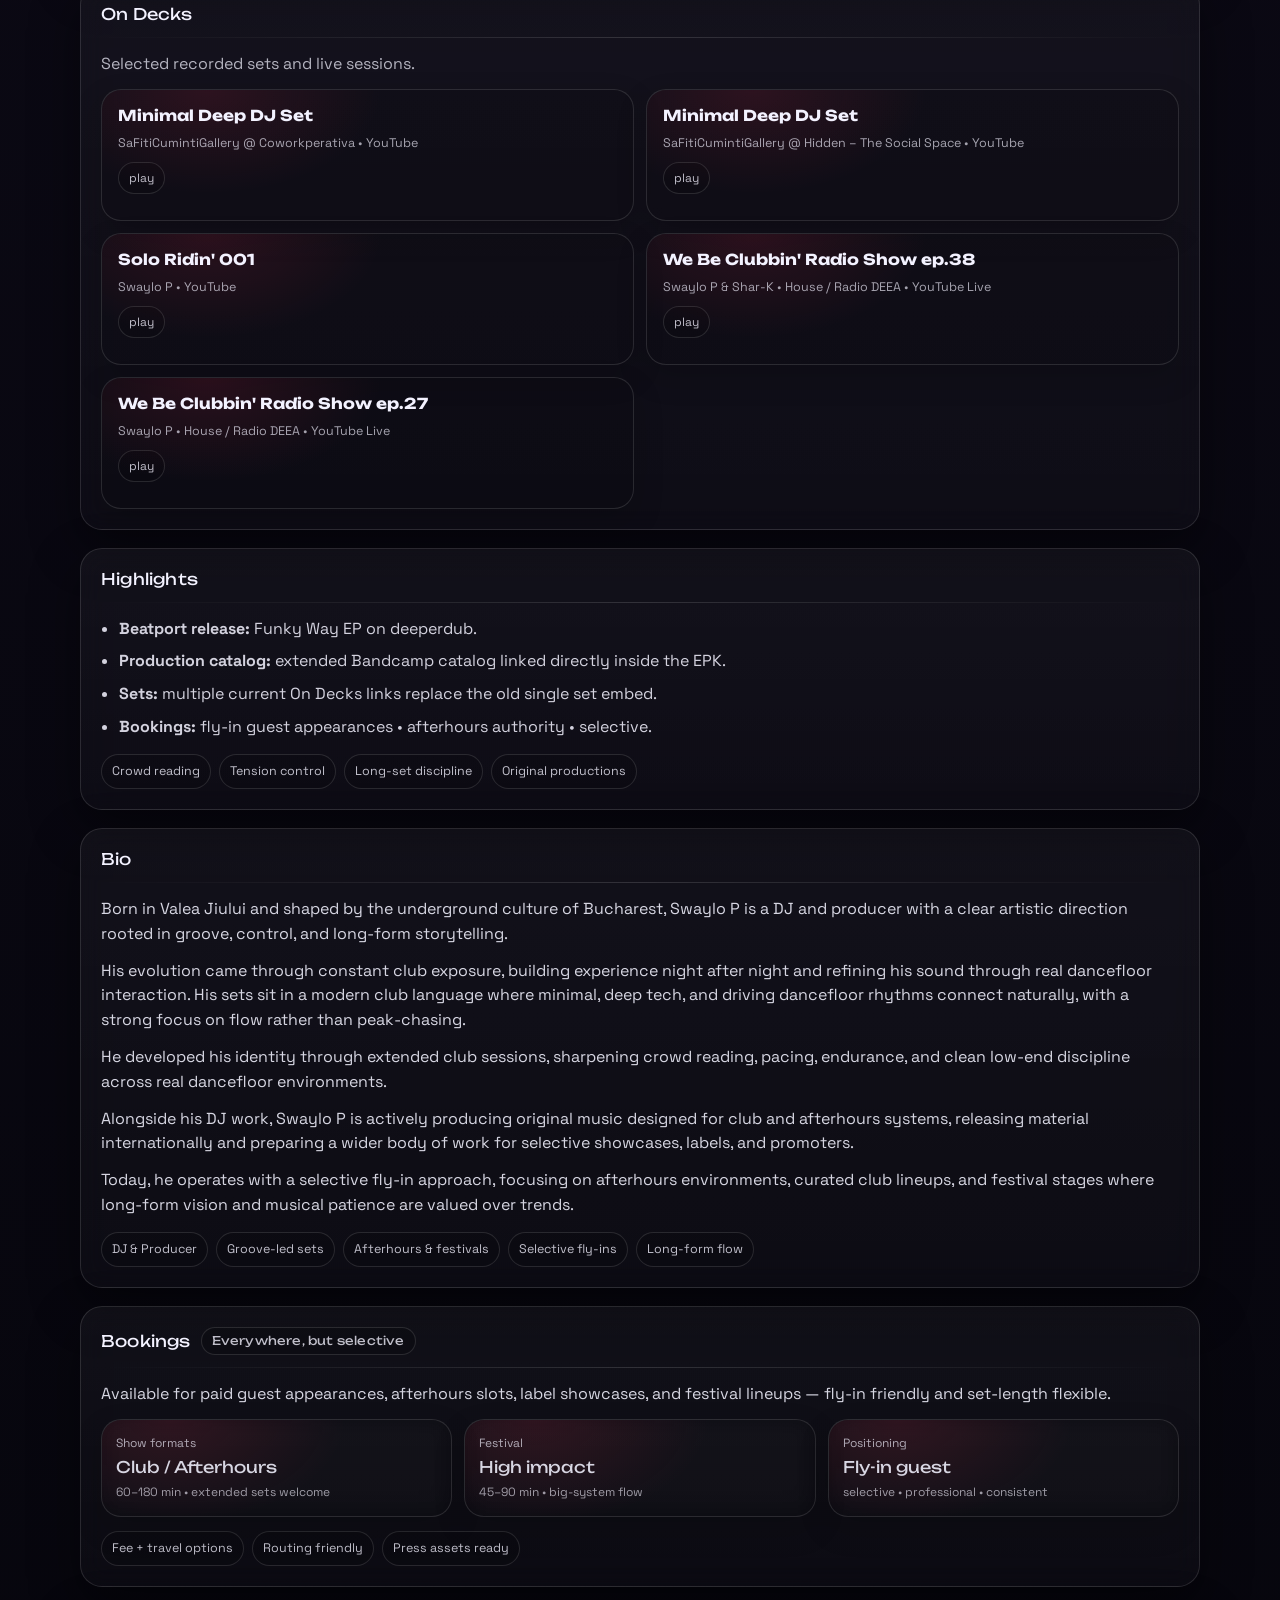
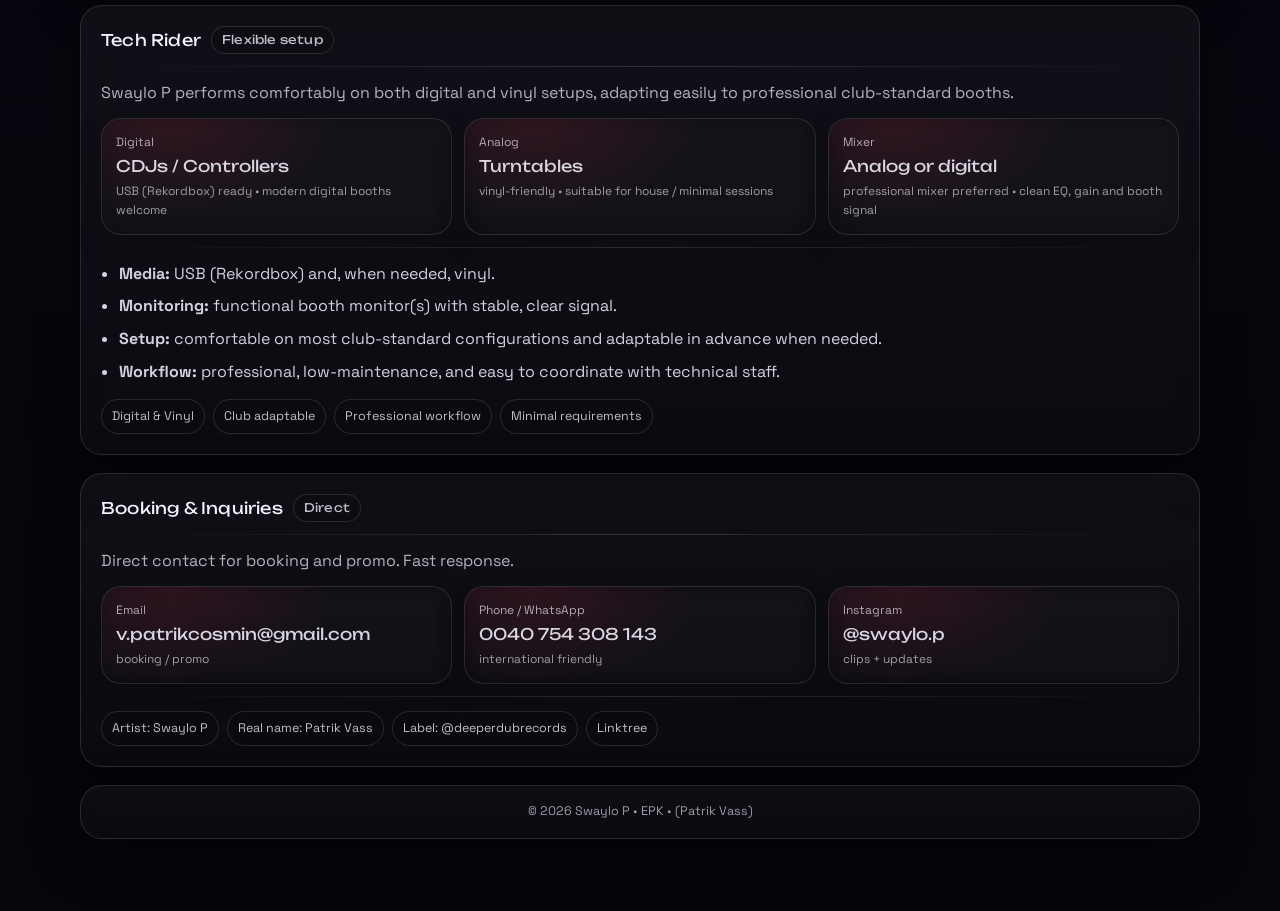
==== commit f76bc3bd: "Update index.html" ====
--- a/index.html
+++ b/index.html
@@ -4,595 +4,529 @@
   <meta charset="utf-8" />
   <meta name="viewport" content="width=device-width,initial-scale=1" />
   <title>Swaylo P — EPK</title>
-  <meta name="description" content="Swaylo P — EPK: releases, private showcase, live set (radio), photos, tech rider, worldwide bookings." />
-
-  <!-- Funky fonts -->
+  <meta name="description" content="Swaylo P — EPK: Beatport  release, selected sets, productions, photos, tech rider, worldwide bookings." />
   <link rel="preconnect" href="https://fonts.googleapis.com">
   <link rel="preconnect" href="https://fonts.gstatic.com" crossorigin>
   <link href="https://fonts.googleapis.com/css2?family=Unbounded:wght@500;600;700&family=Space+Grotesk:wght@400;500;600;700&display=swap" rel="stylesheet">
-
   <style>
     :root{
-      --bg0:#04040a;
-      --bg1:#080612;
-
-      --text:#f2f2ff;
-      --muted:rgba(242,242,255,.74);
-      --line:rgba(255,255,255,.14);
-
+      --bg0:#05050b;
+      --bg1:#0b0914;
+      --panel:rgba(255,255,255,.045);
+      --panel-2:rgba(255,255,255,.025);
+      --line:rgba(255,255,255,.12);
+      --text:#f3f2ff;
+      --muted:rgba(243,242,255,.72);
       --red:#ff2d55;
-      --red2:#ff0038;
-      --pink:#21b6bb;
-      --violet:#009bca;
-
-      --glassA:rgba(255,255,255,.052);
-      --glassB:rgba(255,255,255,.022);
-      --shadow: 0 24px 90px rgba(0,0,0,.62);
-      --shadow2: 0 16px 55px rgba(0,0,0,.48);
-
-      --radius: 24px;
-      --max: 1120px;
-    }
-.embedBox iframe{
-  margin: 0 auto;
-}
+      --cyan:#1fc9d2;
+      --shadow:0 18px 50px rgba(0,0,0,.42);
+      --radius:22px;
+      --radius-sm:16px;
+      --max:1120px;
+      --space:18px;
+    }
+
     *{ box-sizing:border-box; }
-    html,body{ height:100%; }
+    html{ scroll-behavior:smooth; }
     body{
       margin:0;
       color:var(--text);
+      font-family:"Space Grotesk",system-ui,-apple-system,Segoe UI,Roboto,Helvetica,Arial,sans-serif;
+      line-height:1.55;
+      overflow-x:hidden;
       background:
-        radial-gradient(900px 520px at 18% 8%, rgba(255,45,85,.18), transparent 60%),
-        radial-gradient(800px 520px at 82% 10%, rgba(255,0,56,.14), transparent 60%),
-        radial-gradient(760px 520px at 70% 80%, rgba(124,58,237,.12), transparent 60%),
-        linear-gradient(180deg, var(--bg0) 0%, var(--bg1) 45%, var(--bg0) 100%);
-      font-family:"Space Grotesk", system-ui, -apple-system, Segoe UI, Roboto, Helvetica, Arial;
-      line-height: 1.55;
-      overflow-x:hidden;
-    }
-
-    /* subtle grain */
-    body:before{
+        radial-gradient(850px 480px at 12% 0%, rgba(255,45,85,.14), transparent 62%),
+        radial-gradient(780px 420px at 100% 10%, rgba(31,201,210,.10), transparent 60%),
+        linear-gradient(180deg, var(--bg0) 0%, var(--bg1) 50%, var(--bg0) 100%);
+    }
+
+    body::before{
       content:"";
-      position:fixed; inset:0;
+      position:fixed;
+      inset:0;
       pointer-events:none;
+      opacity:.08;
+      mix-blend-mode:overlay;
       background-image:url("data:image/svg+xml,%3Csvg xmlns='http://www.w3.org/2000/svg' width='140' height='140'%3E%3Cfilter id='n'%3E%3CfeTurbulence type='fractalNoise' baseFrequency='.85' numOctaves='2' stitchTiles='stitch'/%3E%3C/filter%3E%3Crect width='140' height='140' filter='url(%23n)' opacity='.18'/%3E%3C/svg%3E");
-      mix-blend-mode: overlay;
-      opacity:.14;
-      z-index:0;
     }
 
     a{ color:inherit; text-decoration:none; }
-    a:hover{ text-decoration:underline; text-decoration-color: rgba(255,45,85,.75); }
-
-    .wrap{
-      max-width: var(--max);
-      margin: 0 auto;
-      padding: 26px 18px 86px;
-      position:relative;
-      z-index:2;
-    }
-
-    /* background blur blobs */
+    img{ max-width:100%; display:block; }
+
     .blob{
       position:fixed;
-      width:540px; height:540px;
+      width:420px;
+      height:420px;
       border-radius:50%;
-      filter: blur(60px);
-      opacity:.18;
-      mix-blend-mode: screen;
+      filter:blur(70px);
+      opacity:.12;
       pointer-events:none;
+      z-index:0;
+    }
+    .b1{ top:-140px; left:-180px; background:radial-gradient(circle, rgba(255,45,85,.9), transparent 65%); }
+    .b2{ top:40px; right:-180px; background:radial-gradient(circle, rgba(31,201,210,.85), transparent 65%); }
+    .b3{ right:-150px; bottom:-180px; background:radial-gradient(circle, rgba(110,91,255,.75), transparent 65%); }
+
+    .wrap{
+      width:min(var(--max), calc(100% - 32px));
+      margin:0 auto;
+      padding:24px 0 72px;
+      position:relative;
       z-index:1;
     }
-    .blob.b1{ left:-240px; top:-160px; background: radial-gradient(circle at 30% 30%, var(--red), transparent 62%); }
-    .blob.b2{ right:-270px; top:10px;  background: radial-gradient(circle at 60% 40%, var(--pink), transparent 62%); }
-    .blob.b3{ right:-260px; bottom:-260px; background: radial-gradient(circle at 40% 60%, var(--violet), transparent 66%); }
-
-    /* floating particles layer */
-    .particles{
-      position:fixed; inset:0;
-      pointer-events:none;
-      z-index:1;
-      overflow:hidden;
-    }
-    .p{
-      position:absolute;
-      border-radius:999px;
-      background: radial-gradient(circle, rgba(255,45,85,.75), rgba(255,45,85,0));
-      filter: blur(.2px);
-      opacity:.65;
-      animation: drift var(--dur) linear infinite;
-      will-change: transform;
-    }
-    @keyframes drift{
-      0%   { transform: translate3d(var(--x0), var(--y0), 0) scale(var(--s)); opacity: 0; }
-      10%  { opacity: var(--o); }
-      70%  { opacity: var(--o); }
-      100% { transform: translate3d(var(--x1), var(--y1), 0) scale(var(--s)); opacity: 0; }
-    }
-
-    /* GLASS */
+
     .glass{
       position:relative;
-      background: linear-gradient(180deg, var(--glassA), var(--glassB));
-      border: 1px solid rgba(255,255,255,.14);
-      border-radius: var(--radius);
-      box-shadow: var(--shadow);
-      backdrop-filter: blur(18px);
-      -webkit-backdrop-filter: blur(18px);
-      overflow:hidden;
-    }
-
-    /* animated shine sweep */
-    .glass:before{
-      content:"";
-      position:absolute;
-      inset:-60%;
-      background:
-        linear-gradient(120deg,
-          transparent 40%,
-          rgba(255,255,255,.20) 50%,
-          transparent 60%);
-      transform: translateX(-40%) rotate(10deg);
-      animation: shine 4.9s ease-in-out infinite;
-      pointer-events:none;
-      opacity:.75;
-    }
-    @keyframes shine{
-      0%   { transform: translateX(-55%) rotate(10deg); opacity:0; }
-      15%  { opacity:.90; }
-      50%  { opacity:.55; }
-      85%  { opacity:.90; }
-      100% { transform: translateX(55%) rotate(10deg); opacity:0; }
-    }
-
-    /* topbar */
+      background:linear-gradient(180deg, var(--panel), var(--panel-2));
+      border:1px solid var(--line);
+      border-radius:var(--radius);
+      box-shadow:var(--shadow);
+      backdrop-filter:blur(12px);
+      -webkit-backdrop-filter:blur(12px);
+    }
+
     .topbar{
       display:flex;
       align-items:center;
       justify-content:space-between;
-      gap:14px;
-      padding: 14px 16px;
-      margin-bottom: 18px;
+      gap:16px;
+      padding:16px 18px;
+      margin-bottom:18px;
     }
 
     .brand{
       display:flex;
       align-items:center;
       gap:12px;
-      min-width: 320px;
-    }
+      min-width:0;
+    }
+
     .sig{
-      width:42px;height:42px;
+      width:42px;
+      height:42px;
       border-radius:14px;
+      flex:0 0 42px;
       background:
-        radial-gradient(circle at 30% 30%, rgba(255,45,85,.95), rgba(255,0,56,.20)),
-        linear-gradient(135deg, rgba(255,255,255,.10), rgba(255,255,255,0));
-      border:1px solid rgba(255,255,255,.16);
-      box-shadow: 0 10px 40px rgba(255,0,56,.20);
-    }
+        radial-gradient(circle at 30% 30%, rgba(255,45,85,.95), rgba(255,45,85,.10)),
+        linear-gradient(135deg, rgba(255,255,255,.10), transparent);
+      border:1px solid rgba(255,255,255,.14);
+      box-shadow:0 8px 30px rgba(255,45,85,.18);
+    }
+
+    .brand h1,
+    .brand .tag,
+    .sectionTitle,
+    .value,
+    .prodCard h3,
+    .setCard h3,
+    .heroTitle{
+      position:relative;
+      z-index:1;
+    }
+
     .brand h1{
       margin:0;
-      font-family:"Unbounded", system-ui;
-      font-weight:700;
-      letter-spacing:.4px;
-      font-size: 18px;
-      line-height:1.1;
-    }
+      font-family:"Unbounded",system-ui;
+      font-size:18px;
+      line-height:1.05;
+      letter-spacing:.3px;
+    }
+
     .brand .tag{
-      margin:2px 0 0;
-      font-size: 12.8px;
-      color: var(--muted);
+      margin-top:3px;
+      font-size:12.5px;
+      color:var(--muted);
     }
 
     .nav{
       display:flex;
-      gap:10px;
       flex-wrap:wrap;
       justify-content:flex-end;
-    }
+      gap:8px;
+    }
+
+    .nav a,
+    .btn,
+    .chip,
+    .pill,
+    .cardTap{
+      border:1px solid rgba(255,255,255,.12);
+      background:rgba(0,0,0,.14);
+    }
+
     .nav a{
-      padding: 8px 10px;
-      border-radius: 12px;
-      border:1px solid rgba(255,255,255,.12);
-      background: rgba(0,0,0,.16);
-      font-size: 13px;
-      color: rgba(242,242,255,.86);
-    }
-    .nav a:hover{
-      text-decoration:none;
-      border-color: rgba(255,45,85,.40);
-      box-shadow: 0 18px 55px rgba(255,45,85,.08);
-    }
-
-    /* hero */
+      padding:8px 11px;
+      border-radius:12px;
+      font-size:13px;
+      color:rgba(243,242,255,.88);
+      transition:.18s ease;
+    }
+
+    .nav a:hover,
+    .btn:hover,
+    .prodCard:hover,
+    .setCard:hover{
+      border-color:rgba(255,45,85,.34);
+      transform:translateY(-1px);
+    }
+
     .hero{
       display:grid;
-      grid-template-columns: 1.12fr .88fr;
-      gap: 18px;
-      margin-bottom: 18px;
-    }
-    .heroCard{ padding: 22px; }
-    .kicker{
-      display:inline-flex; align-items:center; gap:10px;
-      padding: 8px 12px;
-      border-radius: 999px;
-      border: 1px solid rgba(255,255,255,.14);
-      background: rgba(0,0,0,.14);
-      font-size: 13px;
-      color: rgba(242,242,255,.86);
-      position:relative; z-index:2;
-    }
-    .dot{
-      width:8px;height:8px;border-radius:50%;
-      background: var(--red);
-      box-shadow: 0 0 0 6px rgba(255,45,85,.14);
-    }
+      grid-template-columns:minmax(0,1.15fr) minmax(0,.85fr);
+      gap:18px;
+      margin-bottom:18px;
+      align-items:stretch;
+    }
+
+    .heroCard,
+    .sectionCard{ padding:20px; }
+
     .heroTitle{
-      margin: 14px 0 8px;
-      font-family:"Unbounded", system-ui;
-      font-size: 46px;
-      line-height: 1.05;
+      margin:0 0 12px;
+      font-family:"Unbounded",system-ui;
+      font-size:46px;
+      line-height:1.04;
       letter-spacing:.2px;
-      position:relative; z-index:2;
-    }
-    .heroTitle .glow{
-      background: linear-gradient(90deg, rgba(255,45,85,1), rgba(6, 226, 255, 0.92), rgba(242,242,255,.92));
-      -webkit-background-clip:text; background-clip:text; color:transparent;
-      filter: drop-shadow(0 10px 34px rgba(255,0,56,.18));
-    }
+    }
+
+    .glow{
+      background:linear-gradient(90deg, rgba(255,45,85,1), rgba(31,201,210,.95), rgba(243,242,255,.96));
+      -webkit-background-clip:text;
+      background-clip:text;
+      color:transparent;
+    }
+
+    .heroSub,
+    p,
+    .muted,
+    .label,
+    .hint,
+    .prodMeta,
+    .setMeta,
+    .bullet,
+    .embedStack{
+      position:relative;
+      z-index:1;
+    }
+
     .heroSub{
-      margin:0 0 12px;
-      color: var(--muted);
-      font-size: 15.9px;
-      max-width: 70ch;
-      position:relative; z-index:2;
-    }
-
-    .ctaRow{ display:flex; flex-wrap:wrap; gap:10px; margin-top: 14px; position:relative; z-index:2; }
+      margin:0;
+      max-width:65ch;
+      color:var(--muted);
+      font-size:15.8px;
+    }
+
+    .ctaRow{
+      display:flex;
+      flex-wrap:wrap;
+      gap:10px;
+      margin-top:16px;
+    }
+
     .btn{
-      display:inline-flex; align-items:center; justify-content:center; gap:10px;
-      padding: 10px 14px;
-      border-radius: 14px;
-      border: 1px solid rgba(255,255,255,.16);
-      background: rgba(0,0,0,.14);
-      color: rgba(242,242,255,.92);
-      font-size: 13.5px;
-      box-shadow: var(--shadow2);
-      transition: .18s ease;
-    }
-    .btn:hover{
-      text-decoration:none;
-      border-color: rgba(255,45,85,.44);
-      box-shadow: 0 18px 60px rgba(255,45,85,.10);
-      transform: translateY(-1px);
-    }
+      display:inline-flex;
+      align-items:center;
+      justify-content:center;
+      min-height:42px;
+      padding:10px 14px;
+      border-radius:14px;
+      box-shadow:0 10px 26px rgba(0,0,0,.20);
+      color:rgba(243,242,255,.92);
+      font-size:13.5px;
+      transition:.18s ease;
+    }
+
     .btn.primary{
-      border-color: rgba(255,45,85,.52);
-      background: linear-gradient(135deg, rgba(255,45,85,.24), rgba(0,0,0,.10));
-    }
-
-    /* audio player */
-    .player{
-      margin-top: 14px;
-      padding: 12px;
-      border-radius: 18px;
-      border: 1px solid rgba(255,255,255,.14);
-      background: rgba(0,0,0,.12);
-      position:relative; z-index:2;
-    }
-    .playerTop{
+      background:linear-gradient(135deg, rgba(255,45,85,.22), rgba(255,45,85,.08));
+      border-color:rgba(255,45,85,.40);
+    }
+
+    .miniGrid{
+      display:grid;
+      grid-template-columns:1fr 1fr;
+      gap:12px;
+      align-self:stretch;
+    }
+
+    .stat,
+    .prodCard,
+    .setCard,
+    .embedBox{
+      position:relative;
+      overflow:hidden;
+      border-radius:20px;
+      border:1px solid rgba(255,255,255,.12);
+      background:rgba(0,0,0,.12);
+      box-shadow:0 12px 30px rgba(0,0,0,.18);
+    }
+
+    .stat{ padding:14px; }
+    .prodCard,
+    .setCard{
+      display:block;
+      padding:16px;
+      min-height:132px;
+      transition:.18s ease;
+    }
+
+    .stat::after,
+    .prodCard::after,
+    .setCard::after{
+      content:"";
+      position:absolute;
+      inset:-1px;
+      background:radial-gradient(250px 150px at 20% 0%, rgba(255,45,85,.12), transparent 70%);
+      pointer-events:none;
+    }
+
+    .label{
+      margin:0 0 6px;
+      font-size:12px;
+      color:rgba(243,242,255,.68);
+    }
+
+    .value{
+      margin:0;
+      font-family:"Unbounded",system-ui;
+      font-size:18px;
+      line-height:1.2;
+    }
+
+    .hint{
+      margin:6px 0 0;
+      font-size:12px;
+      color:rgba(243,242,255,.62);
+    }
+
+    section{ margin-top:18px; }
+
+    .sectionTitle{
+      display:flex;
+      flex-wrap:wrap;
+      align-items:center;
+      gap:10px;
+      margin:0 0 10px;
+      font-family:"Unbounded",system-ui;
+      font-size:16px;
+      letter-spacing:.2px;
+      line-height:1.3;
+    }
+
+    .pill,
+    .chip,
+    .cardTap{
+      display:inline-flex;
+      align-items:center;
+      border-radius:999px;
+      color:rgba(243,242,255,.78);
+    }
+
+    .pill{ padding:5px 10px; font-size:12px; }
+    .chip{ padding:7px 10px; font-size:12.5px; gap:8px; }
+    .cardTap{ padding:6px 10px; font-size:12px; margin-top:8px; }
+
+    .hr{
+      height:1px;
+      margin:12px 0 14px;
+      background:linear-gradient(90deg, transparent, rgba(255,255,255,.14), transparent);
+    }
+
+    p{ margin:0 0 12px; color:rgba(243,242,255,.88); }
+    p:last-child{ margin-bottom:0; }
+    .muted{ color:var(--muted); }
+
+    .grid2,
+    .grid3,
+    .grid4{
+      display:grid;
+      gap:18px;
+    }
+    .grid2{ grid-template-columns:repeat(2, minmax(0,1fr)); }
+    .grid3{ grid-template-columns:repeat(3, minmax(0,1fr)); gap:12px; }
+    .grid4{ grid-template-columns:repeat(2, minmax(0,1fr)); gap:12px; }
+
+    .chips{
+      display:flex;
+      flex-wrap:wrap;
+      gap:8px;
+      margin-top:14px;
+    }
+
+    .carousel{ padding:16px; }
+    .carouselFrame{
+      position:relative;
+      width:100%;
+      aspect-ratio:2 / 3;
+      max-height:760px;
+      overflow:hidden;
+      border-radius:18px;
+      border:1px solid rgba(255,255,255,.12);
+      background:rgba(0,0,0,.14);
+    }
+
+    .slides{ display:flex; height:100%; transition:transform .5s ease; }
+    .slide{
+      min-width:100%;
+      height:100%;
+      padding:10px;
+      display:flex;
+      align-items:center;
+      justify-content:center;
+    }
+    .slide img{
+      width:auto;
+      height:auto;
+      max-width:100%;
+      max-height:100%;
+      object-fit:contain;
+      border-radius:16px;
+      border:1px solid rgba(255,255,255,.10);
+      background:rgba(0,0,0,.2);
+    }
+
+    .carControls{
+      position:absolute;
+      inset:0;
       display:flex;
       align-items:center;
       justify-content:space-between;
-      gap:12px;
-      margin-bottom: 8px;
-    }
-    .playerTitle{
-      font-family:"Unbounded", system-ui;
-      font-size: 13px;
-      letter-spacing:.2px;
+      padding:0 10px;
+      pointer-events:none;
+    }
+
+    .carBtn{
+      pointer-events:auto;
+      width:40px;
+      height:40px;
+      display:grid;
+      place-items:center;
+      border-radius:14px;
+      border:1px solid rgba(255,255,255,.14);
+      background:rgba(0,0,0,.20);
+      color:rgba(243,242,255,.92);
+      cursor:pointer;
+      user-select:none;
+      transition:.18s ease;
+    }
+
+    .dots{
+      display:flex;
+      justify-content:center;
+      gap:8px;
+      margin-top:12px;
+    }
+
+    .dotBtn{
+      width:10px;
+      height:10px;
+      border-radius:50%;
+      border:1px solid rgba(255,255,255,.18);
+      background:rgba(255,255,255,.08);
+      cursor:pointer;
+    }
+
+    .dotBtn.active{
+      background:rgba(255,45,85,.82);
+      border-color:rgba(255,45,85,.5);
+      box-shadow:0 0 0 5px rgba(255,45,85,.10);
+    }
+
+    .embedStack{ display:flex; flex-direction:column; gap:12px; }
+
+    .embedBox{ padding:12px; }
+    .embedBox iframe{
+      display:block;
+      width:min(760px, 100%);
+      aspect-ratio:16 / 9;
+      margin:0 auto;
+      border:0;
+      border-radius:12px;
+    }
+
+    .prodCard h3,
+    .setCard h3{
+      margin:0 0 8px;
+      font-size:15px;
+      line-height:1.35;
+      font-family:"Unbounded",system-ui;
+    }
+
+    .prodMeta,
+    .setMeta{
       margin:0;
-    }
-    .playerHint{
-      font-size: 12.5px;
-      color: rgba(242,242,255,.70);
-      margin:0;
-    }
-    audio{ width:100%; }
-
-    /* right side quick cards */
-    .miniGrid{
-      display:grid;
-      grid-template-columns: 1fr 1fr;
-      gap:12px;
-      align-self:stretch;
-    }
-    .stat{
-      padding: 14px;
-      border-radius: 20px;
-      border:1px solid rgba(255,255,255,.14);
-      background: rgba(0,0,0,.12);
-      position:relative;
-      overflow:hidden;
-    }
-    .stat:after{
-      content:"";
-      position:absolute; inset:-2px;
-      background: radial-gradient(260px 170px at 25% 10%, rgba(255,45,85,.16), transparent 70%);
-      opacity:.9;
-      pointer-events:none;
-    }
-    .label{ color: rgba(242,242,255,.70); font-size: 12px; margin:0 0 6px; position:relative; z-index:2; }
-    .value{ margin:0; font-family:"Unbounded", system-ui; font-size: 18px; position:relative; z-index:2; }
-    .hint{ margin:6px 0 0; font-size: 12px; color: rgba(242,242,255,.66); position:relative; z-index:2; }
-
-    /* sections */
-    section{ margin-top: 18px; }
-    .sectionCard{ padding: 18px; }
-    .sectionTitle{
-      margin:0 0 10px;
-      font-family:"Unbounded", system-ui;
-      font-size: 16px;
-      letter-spacing:.2px;
-      display:flex;
-      align-items:center;
-      gap:10px;
-      position:relative; z-index:2;
-    }
-    .pill{
-      font-size: 12px;
-      padding: 6px 10px;
-      border-radius:999px;
-      border:1px solid rgba(255,255,255,.14);
-      background: rgba(0,0,0,.12);
-      color: rgba(242,242,255,.74);
-      font-family:"Space Grotesk", system-ui;
-    }
-    .hr{
-      height:1px;
-      background: linear-gradient(90deg, transparent, rgba(255,255,255,.14), transparent);
-      margin: 12px 0 14px;
-      position:relative; z-index:2;
-    }
-    p{ margin: 0 0 12px; color: rgba(242,242,255,.86); position:relative; z-index:2; }
-    .muted{ color: var(--muted); }
-
-    .grid2{ display:grid; grid-template-columns: 1fr 1fr; gap: 18px; }
-    .grid3{ display:grid; grid-template-columns: repeat(3,1fr); gap: 12px; }
-
-    /* chips */
-    .chips{ display:flex; flex-wrap:wrap; gap:8px; margin-top: 10px; position:relative; z-index:2; }
-    .chip{
-      padding: 7px 10px;
-      border-radius: 999px;
-      border: 1px solid rgba(255,255,255,.14);
-      background: rgba(0,0,0,.12);
-      color: rgba(242,242,255,.78);
-      font-size: 12.5px;
-      display:inline-flex;
-      align-items:center;
-      gap:8px;
-    }
-
- /* carousel */
-.carousel{ padding: 16px; }
-
-.carouselFrame{
-  position:relative;
-  border-radius: calc(var(--radius) - 6px);
-  border:1px solid rgba(255,255,255,.14);
-  overflow:hidden;
-  background: rgba(0,0,0,.14);
-  box-shadow: var(--shadow2);
-
-  /* ✅ stable height so it won’t jump */
-  aspect-ratio: 2 / 3;     /* portrait friendly */
-  width: 100%;
-  max-height: 760px;       /* optional */
-}
-
-.slides{
-  display:flex;
-  transition: transform .55s ease;
-  height: 100%;
-}
-
-.slide{
-  min-width:100%;
-  height:100%;
-  padding: 10px;
-  background: rgba(0,0,0,.08);
-
-  /* ✅ centers image inside slide */
-  display:flex;
-  align-items:center;
-  justify-content:center;
-}
-
-/* ✅ image is smaller but centered */
-.slide img{
-  max-width: 100%;
-  max-height: 100%;
-  width: auto;
-  height: auto;
-  object-fit: contain;
-  display:block;
-
-  border-radius: 18px;
-  border:1px solid rgba(255,255,255,.12);
-  box-shadow: 0 18px 60px rgba(0,0,0,.45);
-  background: rgba(0,0,0,.22);
-}
-
-.slide:after{ content:none; }
-
-.carControls{
-  position:absolute; inset:0;
-  display:flex; align-items:center; justify-content:space-between;
-  padding: 0 10px;
-  pointer-events:none;
-  z-index:3;
-}
-
-.carBtn{
-  pointer-events:auto;
-  width:42px;height:42px;
-  border-radius: 14px;
-  border:1px solid rgba(255,255,255,.16);
-  background: rgba(0,0,0,.14);
-  color: rgba(242,242,255,.92);
-  display:grid; place-items:center;
-  box-shadow: var(--shadow2);
-  cursor:pointer;
-  user-select:none;
-  transition: .18s ease;
-}
-
-.carBtn:hover{
-  border-color: rgba(255,45,85,.44);
-  box-shadow: 0 18px 60px rgba(255,45,85,.10);
-  transform: translateY(-1px);
-}
-
-.dots{
-  display:flex;
-  gap:8px;
-  justify-content:center;
-  margin-top: 12px;
-  position:relative; z-index:2;
-}
-
-.dotBtn{
-  width:10px;height:10px;border-radius:999px;
-  border:1px solid rgba(255,255,255,.18);
-  background: rgba(255,255,255,.08);
-  cursor:pointer;
-}
-
-.dotBtn.active{
-  background: rgba(255,45,85,.78);
-  border-color: rgba(255,45,85,.60);
-  box-shadow: 0 0 0 6px rgba(255,45,85,.12);
-}
-
-
-    /* embeds */
-    .embedStack{ display:flex; flex-direction:column; gap:12px; position:relative; z-index:2; }
-    .embedBox{
-      border-radius: 16px;
-      border:1px solid rgba(255,255,255,.14);
-      background: rgba(0,0,0,.12);
-      padding: 12px;
-      overflow:hidden;
-      box-shadow: var(--shadow2);
-      position:relative;
-      z-index:2;
-    }
-    .embedBox iframe{
-  display:block;
-  width: min(760px, 100%);
-  aspect-ratio: 16 / 9;
-  height: auto;
-  margin: 0 auto;
-  border:0;
-  border-radius: 12px;
-}
-
-    /* bullets */
-    .bullet{ margin:0; padding-left: 18px; color: rgba(242,242,255,.86); position:relative; z-index:2; }
-    .bullet li{ margin: 8px 0; }
-
-    /* footer */
+      font-size:12.5px;
+      color:rgba(243,242,255,.66);
+    }
+
+    .bullet{ margin:0; padding-left:18px; color:rgba(243,242,255,.86); }
+    .bullet li{ margin:8px 0; }
+    .bullet li:last-child{ margin-bottom:0; }
+
     footer{
-      margin-top: 18px;
-      padding: 18px;
+      margin-top:18px;
+      padding:16px;
       text-align:center;
-      color: rgba(242,242,255,.62);
-      font-size: 12.5px;
-    }
-
-    /* responsive */
-    @media (max-width: 920px){
-      .hero{ grid-template-columns: 1fr; }
-      .miniGrid{ grid-template-columns: 1fr 1fr; }
-      .grid2{ grid-template-columns: 1fr; }
-      .grid3{ grid-template-columns: 1fr; }
-      .heroTitle{ font-size: 40px; }
-    }
-    @media (max-width: 520px){
-      .miniGrid{ grid-template-columns: 1fr; }
-      .heroTitle{ font-size: 34px; }
+      font-size:12.5px;
+      color:rgba(243,242,255,.62);
+    }
+
+    @media (max-width: 980px){
+      .topbar,
+      .hero,
+      .grid2,
+      .grid3,
+      .grid4{
+        grid-template-columns:1fr;
+      }
+      .topbar{
+        flex-direction:column;
+        align-items:flex-start;
+      }
       .nav{ justify-content:flex-start; }
-    }
-    @media (max-width: 520px){
-  /* HERO becomes a normal full-width section, not “hero-sized” */
-  .hero{ 
-    grid-template-columns: 1fr; 
-    gap: 12px;
-    margin-bottom: 12px;
-  }
-
-  /* Make the first card behave like Bookings: content height only */
-  .heroCard{
-    padding: 16px;          /* was 22px */
-  }
-
-  /* Reduce the big title */
-  .heroTitle{
-    font-size: 32px;        /* was 34px */
-    margin: 8px 0 6px;
-    line-height: 1.08;
-  }
-
-  /* Reduce paragraph size a bit */
-  .heroSub{
-    font-size: 14.5px;
-    margin-bottom: 10px;
-  }
-
-  /* Buttons wrap nicer and don’t create huge height */
-  .ctaRow{
-    gap: 8px;
-    margin-top: 10px;
-  }
-  .btn{
-    padding: 9px 12px;
-    font-size: 13px;
-  }
-
-  /* OPTIONAL but recommended:
-     stats under hero are what makes it feel “too big”.
-     Make them horizontal scroll instead of adding lots of height */
-  .miniGrid{
-    display: flex;
-    gap: 10px;
-    overflow-x: auto;
-    padding-bottom: 6px;
-    scroll-snap-type: x mandatory;
-    -webkit-overflow-scrolling: touch;
-  }
-  .miniGrid .stat{
-    min-width: 220px;       /* each stat becomes a card you swipe */
-    scroll-snap-align: start;
-    flex: 0 0 auto;
-  }
-}
-
+      .heroTitle{ font-size:40px; }
+    }
+
+    @media (max-width: 640px){
+      .wrap{ width:min(var(--max), calc(100% - 24px)); padding-top:18px; }
+      .heroCard,
+      .sectionCard{ padding:16px; }
+      .topbar{ padding:14px; }
+      .heroTitle{ font-size:32px; margin-bottom:10px; }
+      .heroSub{ font-size:14.5px; }
+      .ctaRow{ gap:8px; }
+      .btn{ width:100%; justify-content:center; }
+      .miniGrid{
+        display:flex;
+        overflow-x:auto;
+        gap:10px;
+        padding-bottom:4px;
+        scroll-snap-type:x proximity;
+      }
+      .miniGrid .stat{
+        min-width:220px;
+        flex:0 0 auto;
+        scroll-snap-align:start;
+      }
+      .carouselFrame{ aspect-ratio:4 / 5; }
+    }
+
+    @media (prefers-reduced-motion: reduce){
+      html{ scroll-behavior:auto; }
+      .slides,
+      .carBtn,
+      .nav a,
+      .btn,
+      .prodCard,
+      .setCard{ transition:none; }
+    }
   </style>
 </head>
-
 <body>
   <div class="blob b1"></div>
   <div class="blob b2"></div>
   <div class="blob b3"></div>
 
-  <!-- Particle field -->
-  <div class="particles" aria-hidden="true" id="particles"></div>
-
   <div class="wrap">
-
-    <!-- TOPBAR -->
     <div class="topbar glass">
       <div class="brand">
         <div class="sig" aria-hidden="true"></div>
@@ -601,10 +535,10 @@
           <div class="tag">DJ • Producer</div>
         </div>
       </div>
-
       <nav class="nav" aria-label="EPK navigation">
         <a href="#music">Music</a>
-        <a href="#live">Live set</a>
+        <a href="#productions">Productions</a>
+        <a href="#sets">On Decks</a>
         <a href="#highlights">Highlights</a>
         <a href="#bio">Bio</a>
         <a href="#photos">Photos</a>
@@ -613,35 +547,20 @@
       </nav>
     </div>
 
-    <!-- HERO -->
     <div class="hero">
       <div class="heroCard glass">
-        
-
-        <h2 class="heroTitle">
-          <span class="glow">Swaylo P</span><br/>
-          
-        </h2>
-
+        <h2 class="heroTitle"><span class="glow">Swaylo P</span></h2>
         <p class="heroSub">
           Built in the Bucharest underground — groove-led sets and original productions made for late-night rooms,
           afterhours pressure, and festival systems. Calm presence, controlled pacing, and a clean low-end.
         </p>
-
         <div class="ctaRow">
           <a class="btn primary" href="#contact">Book (Fly-in)</a>
-          <a class="btn" href="#music">Listen (Releases)</a>
-          <a class="btn" href="#music">Request Private Showcase</a>
-          <a class="btn" href="https://www.youtube.com/@SwayloP" target="_blank" rel="noopener">Youtube: @swaylo.p</a>
+          <a class="btn" href="#music">Listen (Beatport )</a>
+          <a class="btn" href="#productions">Browse Productions</a>
+          <a class="btn" href="#sets">On Decks</a>
+          <a class="btn" href="https://www.youtube.com/@SwayloP" target="_blank" rel="noopener">YouTube: @SwayloP</a>
           <a class="btn" href="https://instagram.com/swaylo.p" target="_blank" rel="noopener">Instagram: @swaylo.p</a>
-        </div>
-
-        
-
-
-
-        <div class="chips" aria-label="Quick facts">
-          
         </div>
       </div>
 
@@ -651,19 +570,16 @@
           <p class="value">Fly-in</p>
           <p class="hint">worldwide • selective • paid</p>
         </div>
-
         <div class="stat glass">
-          <div class="label">Release</div>
-          <p class="value">2-track EP</p>
-          <p class="hint">Deeper Dub Records (Brazil)</p>
-        </div>
-
+          <div class="label">Credibility release</div>
+          <p class="value">Funky Way EP</p>
+          <p class="hint">Beatport • deeperdub</p>
+        </div>
         <div class="stat glass">
-          <div class="label">Residency</div>
-          <p class="value">Emerald</p>
-          <p class="hint">Old Town, Bucharest • nearly 1 year</p>
-        </div>
-
+          <div class="label">Sound</div>
+          <p class="value">Minimal / Tech</p>
+          <p class="hint">groove-led • hypnotic • club-driven</p>
+        </div>
         <div class="stat glass">
           <div class="label">Set style</div>
           <p class="value">Long-form flow</p>
@@ -672,134 +588,121 @@
       </div>
     </div>
 
-    <!-- PHOTOS / CAROUSEL -->
-<section id="photos" class="glass sectionCard carousel">
-  <div class="sectionTitle">
-    Photos
-  </div>
-
-  <div class="carouselFrame" aria-label="Photo carousel">
-    <div class="slides" id="slides">
-      <div class="slide">
-        <img src="images/01.webp" alt="Swaylo P press photo 1" />
-      </div>
-      <div class="slide">
-        <img src="images/02.webp" alt="Swaylo P press photo 2" />
-      </div>
-      <div class="slide">
-        <img src="images/03.webp" alt="Swaylo P press photo 3" />
-      </div>
-    </div>
-
-    <div class="carControls">
-      <div class="carBtn" id="prev" aria-label="Previous slide">‹</div>
-      <div class="carBtn" id="next" aria-label="Next slide">›</div>
-    </div>
-  </div>
-
-  <div class="dots" id="dots" aria-label="Carousel dots"></div>
-</section>
-
-    <!-- MUSIC -->
+    <section id="photos" class="glass sectionCard carousel">
+      <div class="sectionTitle">Photos</div>
+      <div class="carouselFrame" aria-label="Photo carousel">
+        <div class="slides" id="slides">
+          <div class="slide"><img src="images/01.webp" alt="Swaylo P press photo 1" /></div>
+          <div class="slide"><img src="images/02.webp" alt="Swaylo P press photo 2" /></div>
+          <div class="slide"><img src="images/03.webp" alt="Swaylo P press photo 3" /></div>
+        </div>
+        <div class="carControls">
+          <button class="carBtn" id="prev" aria-label="Previous slide">‹</button>
+          <button class="carBtn" id="next" aria-label="Next slide">›</button>
+        </div>
+      </div>
+      <div class="dots" id="dots" aria-label="Carousel dots"></div>
+    </section>
+
     <section id="music" class="grid2">
       <div class="glass sectionCard">
-        <div class="sectionTitle">
-          Releases
-        </div>
+        <div class="sectionTitle">Beatport Release</div>
         <div class="hr"></div>
-
         <div class="embedStack">
           <div class="embedBox">
-            <div class="muted" style="margin:0 0 8px;">EP Track 1</div>
-            <iframe src="https://embed.beatport.com/?id=22715266&type=track" height="162" scrolling="no" style="max-width:600px;"></iframe>
+            <div class="muted" style="margin:0 0 8px;">Funky Way</div>
+            <iframe src="https://embed.beatport.com/?id=22715266&type=track" title="Funky Way" height="162" scrolling="no" style="max-width:600px;"></iframe>
           </div>
-
           <div class="embedBox">
-            <div class="muted" style="margin:0 0 8px;">EP Track 2</div>
-            <iframe src="https://embed.beatport.com/?id=22715267&type=track" height="162" scrolling="no" style="max-width:600px;"></iframe>
+            <div class="muted" style="margin:0 0 8px;">Long Ago</div>
+            <iframe src="https://embed.beatport.com/?id=22715267&type=track" title="Long Ago" height="162" scrolling="no" style="max-width:600px;"></iframe>
           </div>
         </div>
-
-        <div class="chips" style="margin-top:14px;">
-          <span class="chip">Label: Deeper Dub Records (Brazil)</span>
+        <div class="chips">
+          <span class="chip">Label: deeperdub</span>
           <span class="chip">Original productions</span>
           <span class="chip">Big-system ready</span>
         </div>
       </div>
 
       <div class="glass sectionCard">
-        <div class="sectionTitle">
-          Private Showcase
-        </div>
+        <div class="sectionTitle">Quick Access</div>
         <div class="hr"></div>
-
-        <p class="muted">
-          Showcase album (unreleased tracks).
-        </p>
-
-        <a class="btn primary" href="https://on.soundcloud.com/0drZGBaGMA1ukfWSLE" target="_blank" rel="noopener">
-          Open private SoundCloud link
+        <p class="muted">Official links, music and current updates.</p>
+        <div class="ctaRow">
+          <a class="btn primary" href="https://linktr.ee/patricianptk" target="_blank" rel="noopener">Linktree</a>
+          <a class="btn" href="#productions">Productions</a>
+          <a class="btn" href="#sets">Sets</a>
+        </div>
+        
+      </div>
+    </section>
+
+    <section id="productions" class="glass sectionCard">
+      <div class="sectionTitle">Productions</div>
+      <div class="hr"></div>
+      <p class="muted">Selected original releases and edits.</p>
+      <div class="grid4">
+        <a class="prodCard" target="_blank" rel="noopener" href="https://pswaylo.bandcamp.com/album/orion-signals"><h3>Orion Signals</h3><p class="prodMeta">Bandcamp album</p><span class="cardTap">open</span></a>
+        <a class="prodCard" target="_blank" rel="noopener" href="https://pswaylo.bandcamp.com/album/fan-tasy"><h3>Fan Tasy</h3><p class="prodMeta">Bandcamp album</p><span class="cardTap">open</span></a>
+        <a class="prodCard" target="_blank" rel="noopener" href="https://pswaylo.bandcamp.com/track/dude-in-shorts"><h3>Dude in shorts</h3><p class="prodMeta">Bandcamp track</p><span class="cardTap">open</span></a>
+        <a class="prodCard" target="_blank" rel="noopener" href="https://pswaylo.bandcamp.com/track/shook-ones-swaylo-p-special-edit"><h3>Shook Ones (Swaylo P Special Edit)</h3><p class="prodMeta">Bandcamp track</p><span class="cardTap">open</span></a>
+        <a class="prodCard" target="_blank" rel="noopener" href="https://pswaylo.bandcamp.com/track/mimosa-2000-edit"><h3>Mimosa 2000 Edit</h3><p class="prodMeta">Bandcamp track</p><span class="cardTap">open</span></a>
+        <a class="prodCard" target="_blank" rel="noopener" href="https://pswaylo.bandcamp.com/track/up-to-lightspeed"><h3>Up to Lightspeed</h3><p class="prodMeta">Bandcamp track</p><span class="cardTap">open</span></a>
+        <a class="prodCard" target="_blank" rel="noopener" href="https://pswaylo.bandcamp.com/track/on-repeat"><h3>On Repeat</h3><p class="prodMeta">Bandcamp track</p><span class="cardTap">open</span></a>
+        <a class="prodCard" target="_blank" rel="noopener" href="https://pswaylo.bandcamp.com/track/chemical"><h3>Chemical</h3><p class="prodMeta">Bandcamp track</p><span class="cardTap">open</span></a>
+        <a class="prodCard" target="_blank" rel="noopener" href="https://pswaylo.bandcamp.com/track/sound-of-the-sun"><h3>Sound of The Sun</h3><p class="prodMeta">Bandcamp track</p><span class="cardTap">open</span></a>
+        <a class="prodCard" target="_blank" rel="noopener" href="https://pswaylo.bandcamp.com/track/la-dovleci"><h3>La Dovleci</h3><p class="prodMeta">Bandcamp track</p><span class="cardTap">open</span></a>
+        <a class="prodCard" target="_blank" rel="noopener" href="https://pswaylo.bandcamp.com/track/sidelines"><h3>Sidelines</h3><p class="prodMeta">Bandcamp track</p><span class="cardTap">open</span></a>
+        <a class="prodCard" target="_blank" rel="noopener" href="https://pswaylo.bandcamp.com/track/noncommercial"><h3>Noncommercial</h3><p class="prodMeta">Bandcamp track</p><span class="cardTap">open</span></a>
+        <a class="prodCard" target="_blank" rel="noopener" href="https://pswaylo.bandcamp.com/track/magic"><h3>Magic</h3><p class="prodMeta">Bandcamp track</p><span class="cardTap">open</span></a>
+        <a class="prodCard" target="_blank" rel="noopener" href="https://pswaylo.bandcamp.com/track/get-ready"><h3>Get Ready</h3><p class="prodMeta">Bandcamp track</p><span class="cardTap">open</span></a>
+        <a class="prodCard" target="_blank" rel="noopener" href="https://pswaylo.bandcamp.com/track/im-already-gone"><h3>I'm Already Gone</h3><p class="prodMeta">Bandcamp track</p><span class="cardTap">open</span></a>
+      </div>
+    </section>
+
+    <section id="sets" class="glass sectionCard">
+      <div class="sectionTitle">On Decks</div>
+      <div class="hr"></div>
+      <p class="muted">Selected recorded sets and live sessions.</p>
+      <div class="grid4">
+        <a class="setCard" target="_blank" rel="noopener" href="https://youtu.be/b8NKJ09QazY?si=tKRIC-wjwskdz5QF">
+          <h3>Minimal Deep DJ Set</h3>
+          <p class="setMeta">SaFitiCumintiGallery @ Coworkperativa • YouTube</p>
+          <span class="cardTap">play</span>
         </a>
-
-        <div class="hr"></div>
-
-        <p style="margin-bottom:10px;">
-          <b>For festivals / promoters / labels:</b> full WAV pack + private streaming access available on request.
-        </p>
-
-        <ul class="bullet">
-          <li>Some unreleased stuff</li>
-          <li>Groove-led, hypnotic rhythm language (minimal / deep tech leaning)</li>
-          <li>Designed for coherent long-form flow</li>
-        </ul>
+        <a class="setCard" target="_blank" rel="noopener" href="https://youtu.be/svvKjA2oFY4?si=q1IaqfXhKRFaqQlg">
+          <h3>Minimal Deep DJ Set</h3>
+          <p class="setMeta">SaFitiCumintiGallery @ Hidden – The Social Space • YouTube</p>
+          <span class="cardTap">play</span>
+        </a>
+        <a class="setCard" target="_blank" rel="noopener" href="https://youtu.be/W6Jn7fEphzY?si=spZzn-QTv6wdU7rC">
+          <h3>Solo Ridin' 001</h3>
+          <p class="setMeta">Swaylo P • YouTube</p>
+          <span class="cardTap">play</span>
+        </a>
+        <a class="setCard" target="_blank" rel="noopener" href="https://www.youtube.com/live/L86M5-AB7ug?si=U-_7xcFNDfaSRhfa">
+          <h3>We Be Clubbin' Radio Show ep.38</h3>
+          <p class="setMeta">Swaylo P & Shar-K • House / Radio DEEA • YouTube Live</p>
+          <span class="cardTap">play</span>
+        </a>
+        <a class="setCard" target="_blank" rel="noopener" href="https://www.youtube.com/live/3GcJn6fqY9s?si=fwvbRf4DywOIbqlN">
+          <h3>We Be Clubbin' Radio Show ep.27</h3>
+          <p class="setMeta">Swaylo P • House / Radio DEEA • YouTube Live</p>
+          <span class="cardTap">play</span>
+        </a>
       </div>
     </section>
 
-    <!-- LIVE SET (single) -->
-    <section id="live" class="glass sectionCard">
-      <div class="sectionTitle">
-        Live Set
-      </div>
+    <section class="glass sectionCard" id="highlights">
+      <div class="sectionTitle">Highlights</div>
       <div class="hr"></div>
-
-      <p class="muted">
-        A live recorded radio set — clean pacing, controlled pressure, and long-form flow.
-      </p>
-
-      <div class="embedBox">
-        <div class="muted" style="margin:0 0 8px;">Live set (Radio Deea)</div>
-        <iframe
-          src="https://www.youtube.com/embed/L86M5-AB7ug?si=O82NokWme6fCbp0U"
-          title="YouTube video player"
-          frameborder="0"
-          allow="accelerometer; autoplay; clipboard-write; encrypted-media; gyroscope; picture-in-picture; web-share"
-          referrerpolicy="strict-origin-when-cross-origin"
-          allowfullscreen>
-        </iframe>
-      </div>
-
-      <div class="chips">
-        <span class="chip">Extended sets</span>
-        <span class="chip">Afterhours-ready</span>
-        <span class="chip">Festival-ready</span>
-      </div>
-    </section>
-
-    <!-- HIGHLIGHTS -->
-    <section class="glass sectionCard" id="highlights">
-      <div class="sectionTitle">
-        Highlights
-      </div>
-      <div class="hr"></div>
-
       <ul class="bullet">
-        <li><b>Residency:</b> nearly 1 year at Emerald (Old Town, Bucharest) — every weekend night.</li>
-        <li><b>Release:</b> 2-track EP on Deeper Dub Records (Brazil).</li>
-        <li><b>Showcase:</b> private unreleased selection (available on request).</li>
-        <li><b>Live set:</b> radio-recorded performance (video above).</li>
+        <li><b>Beatport release:</b> Funky Way EP on deeperdub.</li>
+        <li><b>Production catalog:</b> extended Bandcamp catalog linked directly inside the EPK.</li>
+        <li><b>Sets:</b> multiple current On Decks links replace the old single set embed.</li>
         <li><b>Bookings:</b> fly-in guest appearances • afterhours authority • selective.</li>
       </ul>
-
       <div class="chips">
         <span class="chip">Crowd reading</span>
         <span class="chip">Tension control</span>
@@ -808,254 +711,142 @@
       </div>
     </section>
 
-   <!-- BIO -->
-<section id="bio" class="glass sectionCard">
-  <div class="sectionTitle">
-    Bio
-  </div>
-  <div class="hr"></div>
-
-  <p>
-    Born in Valea Jiului and shaped by the underground culture of Bucharest, Swaylo P is a DJ and producer with a clear artistic direction rooted in groove, control, and long-form storytelling.
-  </p>
-
-  <p>
-    His evolution came through constant club exposure, building experience night after night and refining his sound through real dancefloor interaction. His sets sit in a modern club language where minimal, deep tech, and driving dancefloor rhythms connect naturally, with a strong focus on flow rather than peak-chasing.
-  </p>
-
-  <p>
-    A nearly year-long residency at Emerald in Bucharest’s Old Town played a key role in shaping his identity, developing crowd reading, pacing, and endurance through extended weekend sessions. This period solidified his ability to manage long sets with consistency, tension control, and clean low-end discipline.
-  </p>
-
-  <p>
-    Alongside his DJ work, Swaylo P is actively producing original music designed for club and afterhours systems, releasing material internationally and preparing a wider body of unreleased work for selective showcases, labels, and promoters.
-  </p>
-
-  <p>
-    Today, he operates with a selective fly-in approach, focusing on afterhours environments, curated club lineups, and festival stages where long-form vision and musical patience are valued over trends.
-  </p>
-
-  <div class="chips">
-    <span class="chip">DJ & Producer</span>
-    <span class="chip">Groove-led sets</span>
-    <span class="chip">Afterhours & festivals</span>
-    <span class="chip">Selective fly-ins</span>
-    <span class="chip">Long-form flow</span>
-  </div>
-</section>
-
-
-    <!-- BOOKINGS -->
+    <section id="bio" class="glass sectionCard">
+      <div class="sectionTitle">Bio</div>
+      <div class="hr"></div>
+      <p>Born in Valea Jiului and shaped by the underground culture of Bucharest, Swaylo P is a DJ and producer with a clear artistic direction rooted in groove, control, and long-form storytelling.</p>
+      <p>His evolution came through constant club exposure, building experience night after night and refining his sound through real dancefloor interaction. His sets sit in a modern club language where minimal, deep tech, and driving dancefloor rhythms connect naturally, with a strong focus on flow rather than peak-chasing.</p>
+      <p>He developed his identity through extended club sessions, sharpening crowd reading, pacing, endurance, and clean low-end discipline across real dancefloor environments.</p>
+      <p>Alongside his DJ work, Swaylo P is actively producing original music designed for club and afterhours systems, releasing material internationally and preparing a wider body of work for selective showcases, labels, and promoters.</p>
+      <p>Today, he operates with a selective fly-in approach, focusing on afterhours environments, curated club lineups, and festival stages where long-form vision and musical patience are valued over trends.</p>
+      <div class="chips">
+        <span class="chip">DJ & Producer</span>
+        <span class="chip">Groove-led sets</span>
+        <span class="chip">Afterhours & festivals</span>
+        <span class="chip">Selective fly-ins</span>
+        <span class="chip">Long-form flow</span>
+      </div>
+    </section>
+
     <section class="glass sectionCard" id="global">
-      <div class="sectionTitle">
-        Bookings <span class="pill">Everywhere, but selective</span>
-      </div>
+      <div class="sectionTitle">Bookings <span class="pill">Everywhere, but selective</span></div>
       <div class="hr"></div>
-
-      <p>
-        Available for paid guest appearances, afterhours slots, label showcases, and festival lineups — fly-in friendly and set-length flexible.
-      </p>
-
+      <p>Available for paid guest appearances, afterhours slots, label showcases, and festival lineups — fly-in friendly and set-length flexible.</p>
+      <div class="grid3">
+        <div class="stat glass"><div class="label">Show formats</div><p class="value" style="font-size:16px;">Club / Afterhours</p><p class="hint">60–180 min • extended sets welcome</p></div>
+        <div class="stat glass"><div class="label">Festival</div><p class="value" style="font-size:16px;">High impact</p><p class="hint">45–90 min • big-system flow</p></div>
+        <div class="stat glass"><div class="label">Positioning</div><p class="value" style="font-size:16px;">Fly-in guest</p><p class="hint">selective • professional • consistent</p></div>
+      </div>
+      <div class="chips"><span class="chip">Fee + travel options</span><span class="chip">Routing friendly</span><span class="chip">Press assets ready</span></div>
+    </section>
+
+    <section id="rider" class="glass sectionCard">
+      <div class="sectionTitle">Tech Rider <span class="pill">Flexible setup</span></div>
+      <div class="hr"></div>
+      <p class="muted">Swaylo P performs comfortably on both digital and vinyl setups, adapting easily to professional club-standard booths.</p>
       <div class="grid3">
         <div class="stat glass">
-          <div class="label">Show formats</div>
-          <p class="value" style="font-size:16px;">Club / Afterhours</p>
-          <p class="hint">60–180 min • extended sets welcome</p>
+          <div class="label">Digital</div>
+          <p class="value" style="font-size:16px;">CDJs / Controllers</p>
+          <p class="hint">USB (Rekordbox) ready • modern digital booths welcome</p>
         </div>
         <div class="stat glass">
-          <div class="label">Festival</div>
-          <p class="value" style="font-size:16px;">High impact</p>
-          <p class="hint">45–90 min • big-system flow</p>
+          <div class="label">Analog</div>
+          <p class="value" style="font-size:16px;">Turntables</p>
+          <p class="hint">vinyl-friendly • suitable for house / minimal sessions</p>
         </div>
         <div class="stat glass">
-          <div class="label">Positioning</div>
-          <p class="value" style="font-size:16px;">Fly-in guest</p>
-          <p class="hint">selective • professional • consistent</p>
-        </div>
-      </div>
-
-      <div class="chips">
-        <span class="chip">Fee + travel options</span>
-        <span class="chip">Routing friendly</span>
-        <span class="chip">Press assets ready</span>
-      </div>
-    </section>
-
-    <!-- TECH RIDER -->
-    <section id="rider" class="glass sectionCard">
-      <div class="sectionTitle">
-        Tech Rider <span class="pill">Standard</span>
-      </div>
-      <div class="hr"></div>
-
-      <div class="grid3">
-        <div class="stat glass">
-          <div class="label">Preferred</div>
-          <p class="value" style="font-size:16px;">Pioneer setup</p>
-          <p class="hint">2x CDJ-3000 / CDJ-2000NXS2 + DJM-A9 / DJM-900NXS2</p>
-        </div>
-
-        <div class="stat glass">
-          <div class="label">Minimum</div>
-          <p class="value" style="font-size:16px;">2x USB players</p>
-          <p class="hint">USB-capable decks + mixer with 3-band EQ</p>
-        </div>
-
-        <div class="stat glass">
-          <div class="label">Booth</div>
-          <p class="value" style="font-size:16px;">Clear monitoring</p>
-          <p class="hint">booth monitor(s) + stable table + clean signal</p>
-        </div>
-      </div>
-
+          <div class="label">Mixer</div>
+          <p class="value" style="font-size:16px;">Analog or digital</p>
+          <p class="hint">professional mixer preferred • clean EQ, gain and booth signal</p>
+        </div>
+      </div>
       <div class="hr"></div>
       <ul class="bullet">
-        <li><b>Media:</b> Rekordbox USB(s). Backup USB recommended.</li>
-        <li><b>Booth:</b> independent booth volume preferred.</li>
-        <li><b>Setup notes:</b> if different, share details in advance — adjustments are usually easy.</li>
+        <li><b>Media:</b> USB (Rekordbox) and, when needed, vinyl.</li>
+        <li><b>Monitoring:</b> functional booth monitor(s) with stable, clear signal.</li>
+        <li><b>Setup:</b> comfortable on most club-standard configurations and adaptable in advance when needed.</li>
+        <li><b>Workflow:</b> professional, low-maintenance, and easy to coordinate with technical staff.</li>
       </ul>
+      <div class="chips">
+        <span class="chip">Digital & Vinyl</span>
+        <span class="chip">Club adaptable</span>
+        <span class="chip">Professional workflow</span>
+        <span class="chip">Minimal requirements</span>
+      </div>
     </section>
 
-    <!-- CONTACT -->
     <section id="contact" class="glass sectionCard">
-      <div class="sectionTitle">
-        Booking & Inquiries <span class="pill">Direct</span>
-      </div>
+      <div class="sectionTitle">Booking & Inquiries <span class="pill">Direct</span></div>
       <div class="hr"></div>
-
-      <p class="muted">Direct contact (booking / promo). Fast response.</p>
-
+      <p class="muted">Direct contact for booking and promo. Fast response.</p>
       <div class="grid3">
-        <div class="stat glass">
-          <div class="label">Email</div>
-          <p class="value" style="font-size:16px;">
-            <a href="mailto:v.patrikcosmin@gmail.com">v.patrikcosmin@gmail.com</a>
-          </p>
-          <p class="hint">booking / promo</p>
-        </div>
-
-        <div class="stat glass">
-          <div class="label">Phone / WhatsApp</div>
-          <p class="value" style="font-size:16px;">
-            <a href="tel:+40754308143">0040 754 308 143</a>
-          </p>
-          <p class="hint">international friendly</p>
-        </div>
-
-        <div class="stat glass">
-          <div class="label">Instagram</div>
-          <p class="value" style="font-size:16px;">
-            <a href="https://instagram.com/swaylo.p" target="_blank" rel="noopener">@swaylo.p</a>
-          </p>
-          <p class="hint">clips + updates</p>
-        </div>
-      </div>
-
+        <div class="stat glass"><div class="label">Email</div><p class="value" style="font-size:16px;"><a href="mailto:v.patrikcosmin@gmail.com">v.patrikcosmin@gmail.com</a></p><p class="hint">booking / promo</p></div>
+        <div class="stat glass"><div class="label">Phone / WhatsApp</div><p class="value" style="font-size:16px;"><a href="tel:+40754308143">0040 754 308 143</a></p><p class="hint">international friendly</p></div>
+        <div class="stat glass"><div class="label">Instagram</div><p class="value" style="font-size:16px;"><a href="https://instagram.com/swaylo.p" target="_blank" rel="noopener">@swaylo.p</a></p><p class="hint">clips + updates</p></div>
+      </div>
       <div class="hr"></div>
-
       <div class="chips">
         <span class="chip">Artist: Swaylo P</span>
         <span class="chip">Real name: Patrik Vass</span>
         <a class="chip" href="https://instagram.com/deeperdubrecords" target="_blank" rel="noopener">Label: @deeperdubrecords</a>
-        <a class="chip" href="https://on.soundcloud.com/0drZGBaGMA1ukfWSLE" target="_blank" rel="noopener">Private showcase link</a>
+        <a class="chip" href="https://linktr.ee/patricianptk" target="_blank" rel="noopener">Linktree</a>
       </div>
     </section>
 
-    <footer class="glass">
-      <div style="padding: 12px 10px;">
-        © <span id="year"></span> Swaylo P • EPK • (Patrik Vass)
-      </div>
-    </footer>
+    <footer class="glass">© <span id="year"></span> Swaylo P • EPK • (Patrik Vass)</footer>
   </div>
 
   <script>
-    // Year
     document.getElementById("year").textContent = new Date().getFullYear();
 
-    // Carousel
     const slidesEl = document.getElementById("slides");
-    const slideCount = slidesEl.children.length;
     const dotsEl = document.getElementById("dots");
     const prevBtn = document.getElementById("prev");
     const nextBtn = document.getElementById("next");
+    const frame = document.querySelector(".carouselFrame");
+    const slideCount = slidesEl ? slidesEl.children.length : 0;
     let idx = 0;
+    let autoplay;
 
     function renderDots(){
+      if(!dotsEl) return;
       dotsEl.innerHTML = "";
-      for(let i=0;i<slideCount;i++){
+      for(let i = 0; i < slideCount; i++){
         const b = document.createElement("button");
-        b.className = "dotBtn" + (i===idx ? " active":"");
-        b.setAttribute("aria-label","Go to slide " + (i+1));
+        b.className = "dotBtn" + (i === idx ? " active" : "");
+        b.type = "button";
+        b.setAttribute("aria-label", "Go to slide " + (i + 1));
         b.addEventListener("click", () => go(i));
         dotsEl.appendChild(b);
       }
     }
+
     function go(i){
+      if(!slidesEl || !slideCount) return;
       idx = (i + slideCount) % slideCount;
-      slidesEl.style.transform = "translateX(" + (-idx*100) + "%)";
-      [...dotsEl.children].forEach((d,di)=> d.classList.toggle("active", di===idx));
-    }
-    prevBtn.addEventListener("click", ()=> go(idx-1));
-    nextBtn.addEventListener("click", ()=> go(idx+1));
-    let autoplay = setInterval(()=> go(idx+1), 6500);
-    const frame = document.querySelector(".carouselFrame");
-    frame.addEventListener("mouseenter", ()=> clearInterval(autoplay));
-    frame.addEventListener("mouseleave", ()=> autoplay = setInterval(()=> go(idx+1), 6500));
-    renderDots(); go(0);
-
-    // Particles
-    const pWrap = document.getElementById("particles");
-    const count = window.matchMedia("(max-width: 768px)").matches ? 24 : 60;
-
-
-    function rand(min,max){ return Math.random()*(max-min)+min; }
-    function px(v){ return v.toFixed(1) + "px"; }
-
-    function buildParticles(){
-      while(pWrap.firstChild) pWrap.removeChild(pWrap.firstChild);
-
-      for(let i=0;i<count;i++){
-        const el = document.createElement("div");
-        el.className = "p";
-
-        const side = Math.random() < 0.5 ? "L" : "R";
-        const size = [2,3,4,6,8][Math.floor(rand(0,5))];
-        const y0 = rand(-40, window.innerHeight + 40);
-
-        const x0 = side === "L" ? rand(-60, 60) : rand(window.innerWidth - 60, window.innerWidth + 60);
-        const x1 = side === "L" ? rand(window.innerWidth * 0.18, window.innerWidth * 0.42) : rand(window.innerWidth * 0.58, window.innerWidth * 0.82);
-        const y1 = y0 + rand(-120, 120);
-
-        const dur = rand(5.0, 11.0);
-        const delay = rand(0, 6);
-        const scale = rand(0.9, 1.6);
-        const opacity = rand(0.14, 0.42);
-
-        el.style.width = size + "px";
-        el.style.height = size + "px";
-        el.style.setProperty("--x0", px(x0));
-        el.style.setProperty("--y0", px(y0));
-        el.style.setProperty("--x1", px(x1));
-        el.style.setProperty("--y1", px(y1));
-        el.style.setProperty("--dur", dur + "s");
-        el.style.setProperty("--s", scale);
-        el.style.setProperty("--o", opacity);
-        el.style.animationDelay = delay + "s";
-
-        // variety in glow color
-        const roll = Math.random();
-        if(roll < 0.25){
-          el.style.background = "radial-gradient(circle, rgba(255,59,212,.70), rgba(255,59,212,0))";
-        } else if(roll < 0.34){
-          el.style.background = "radial-gradient(circle, rgba(124,58,237,.65), rgba(124,58,237,0))";
-        }
-
-        pWrap.appendChild(el);
-      }
-    }
-
-    buildParticles();
-    window.addEventListener("resize", buildParticles);
+      slidesEl.style.transform = "translateX(" + (-idx * 100) + "%)";
+      [...dotsEl.children].forEach((d, di) => d.classList.toggle("active", di === idx));
+    }
+
+    function startAutoplay(){
+      stopAutoplay();
+      autoplay = window.setInterval(() => go(idx + 1), 6500);
+    }
+
+    function stopAutoplay(){
+      if(autoplay) window.clearInterval(autoplay);
+    }
+
+    if(slideCount){
+      renderDots();
+      go(0);
+      startAutoplay();
+      prevBtn.addEventListener("click", () => go(idx - 1));
+      nextBtn.addEventListener("click", () => go(idx + 1));
+      frame.addEventListener("mouseenter", stopAutoplay);
+      frame.addEventListener("mouseleave", startAutoplay);
+    }
   </script>
 </body>
 </html>
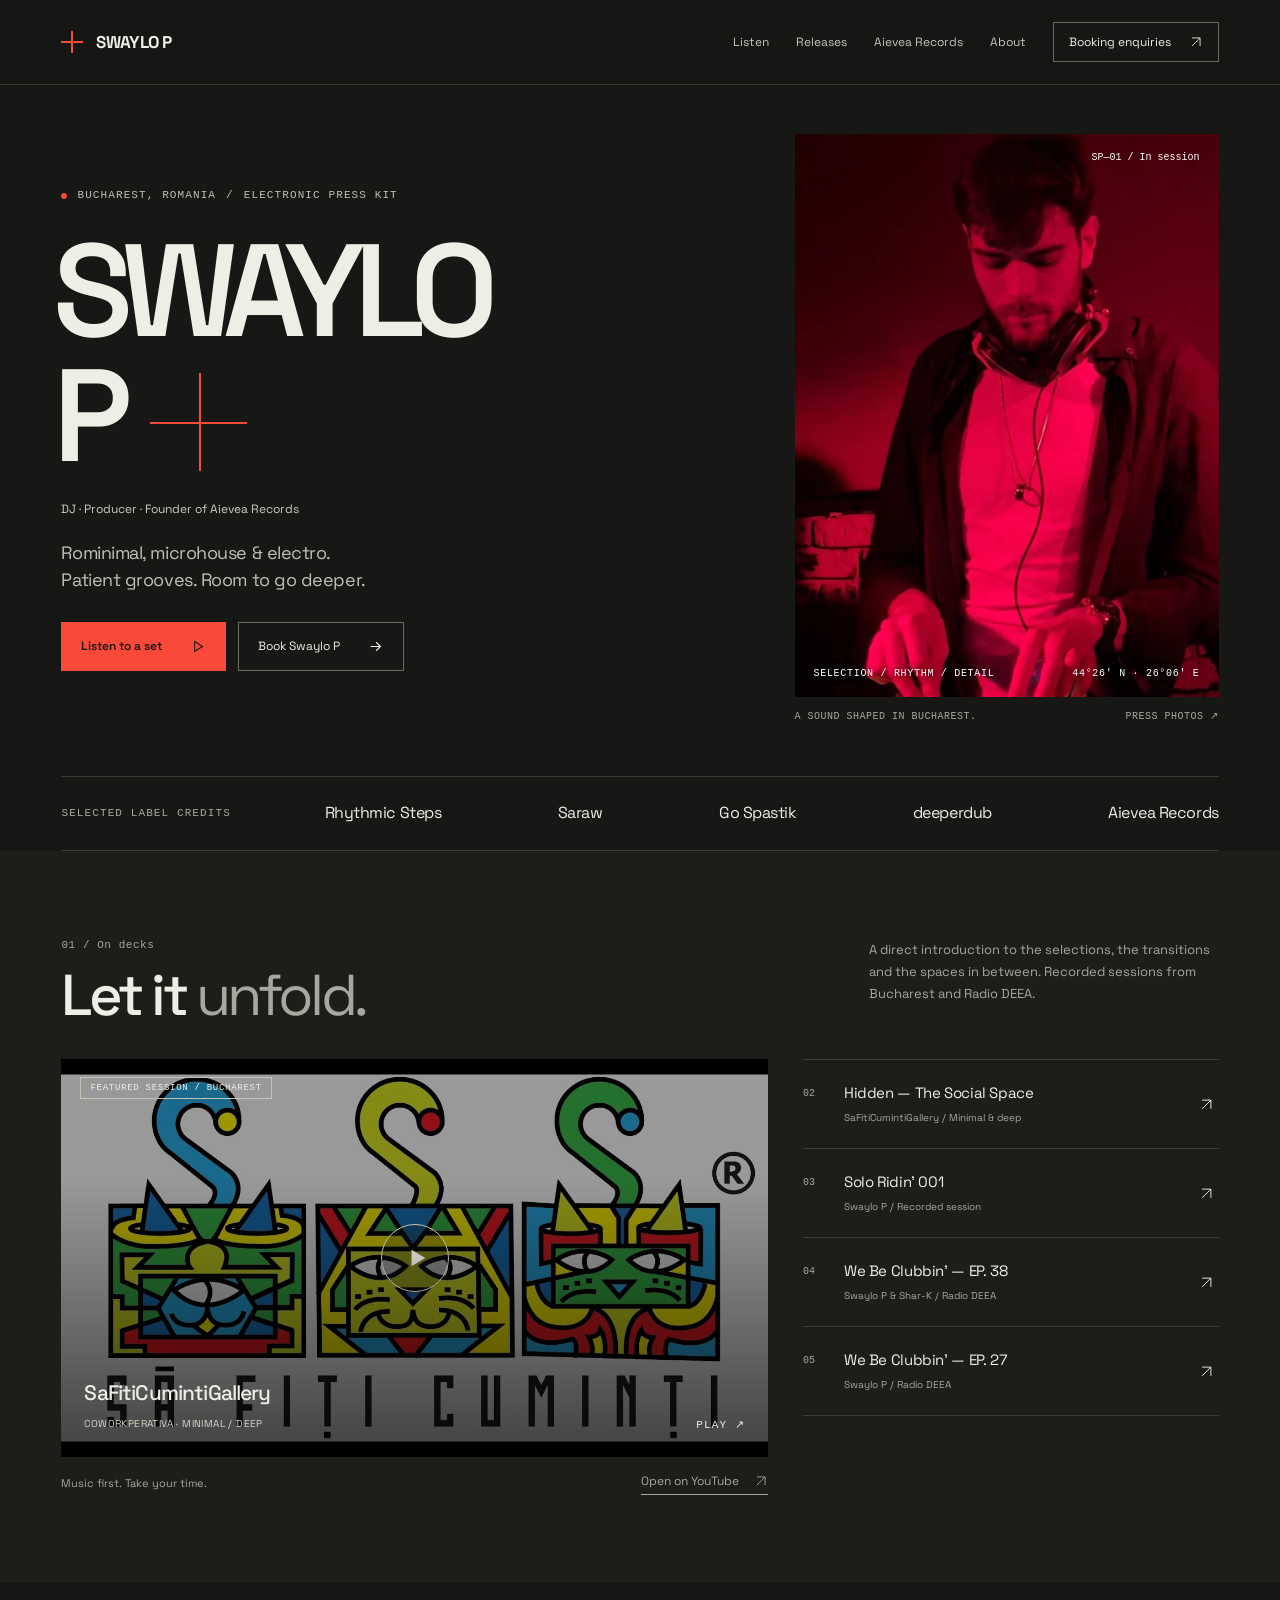
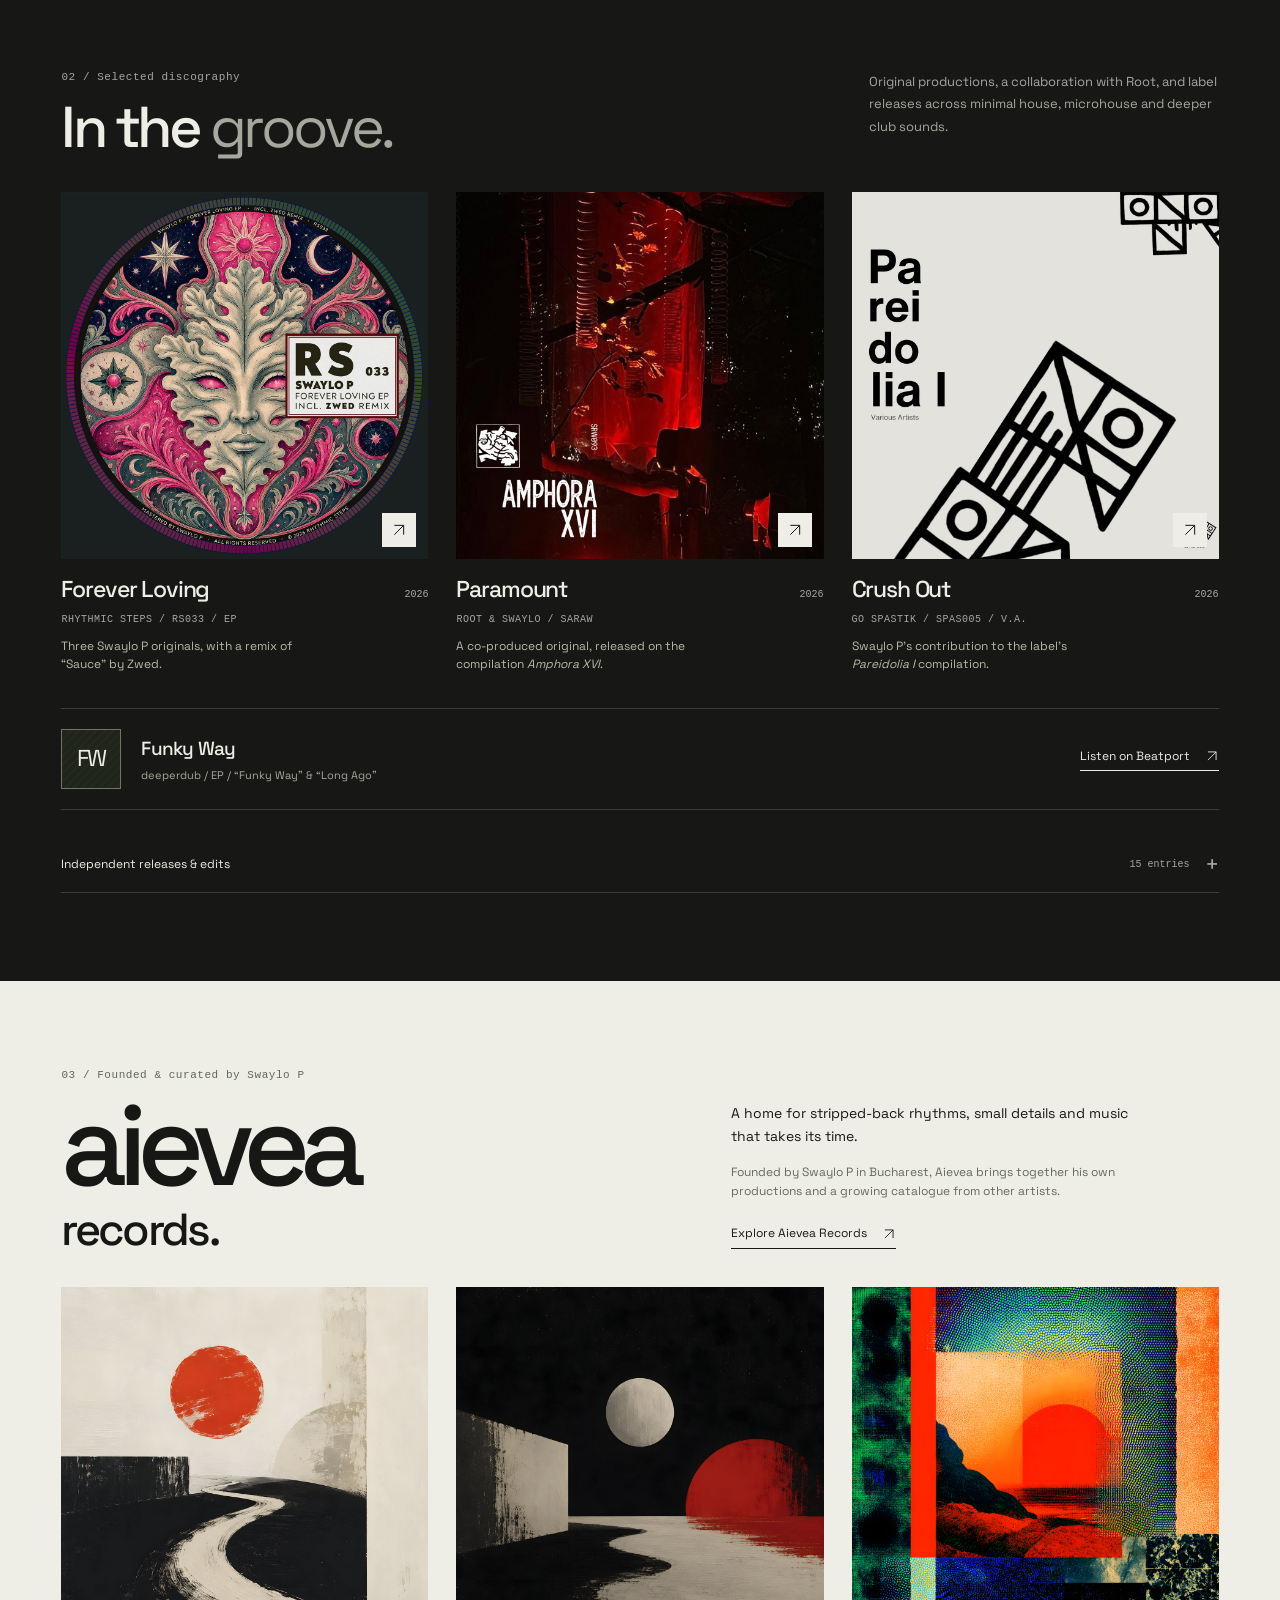
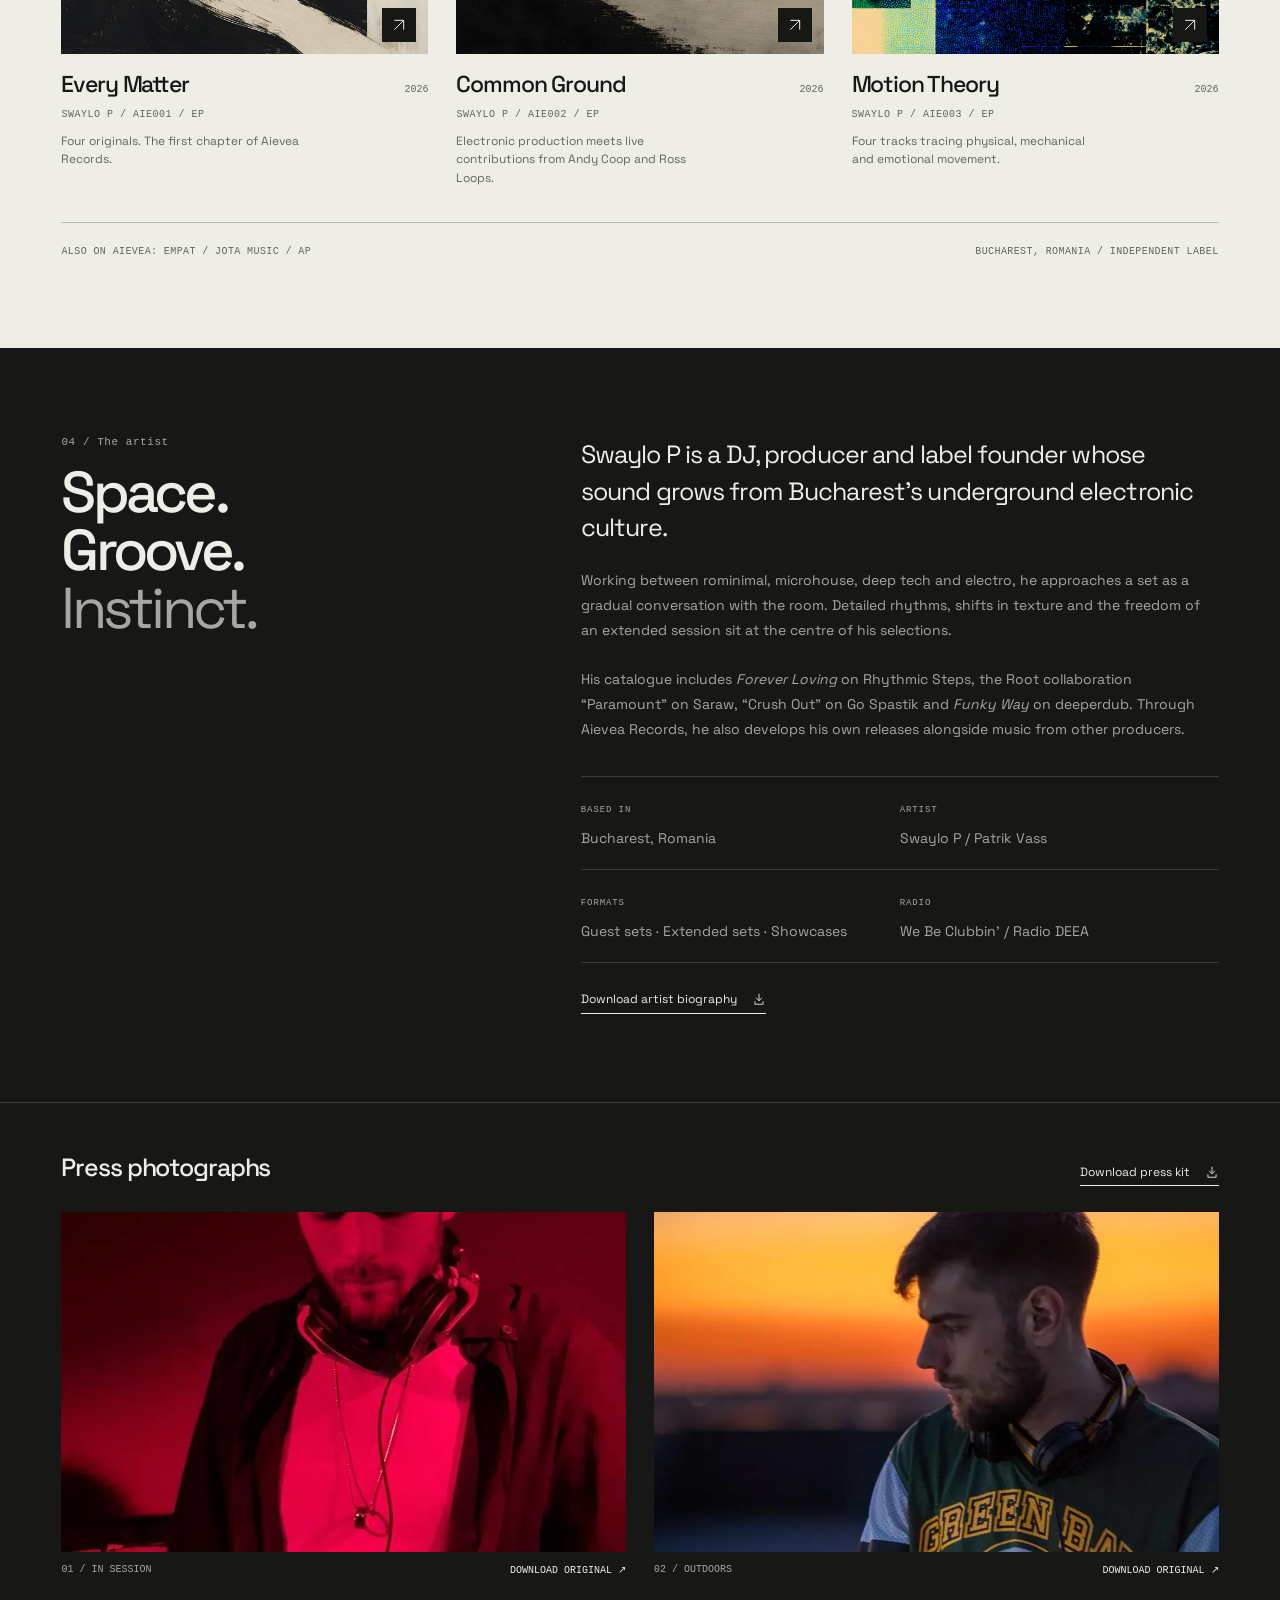
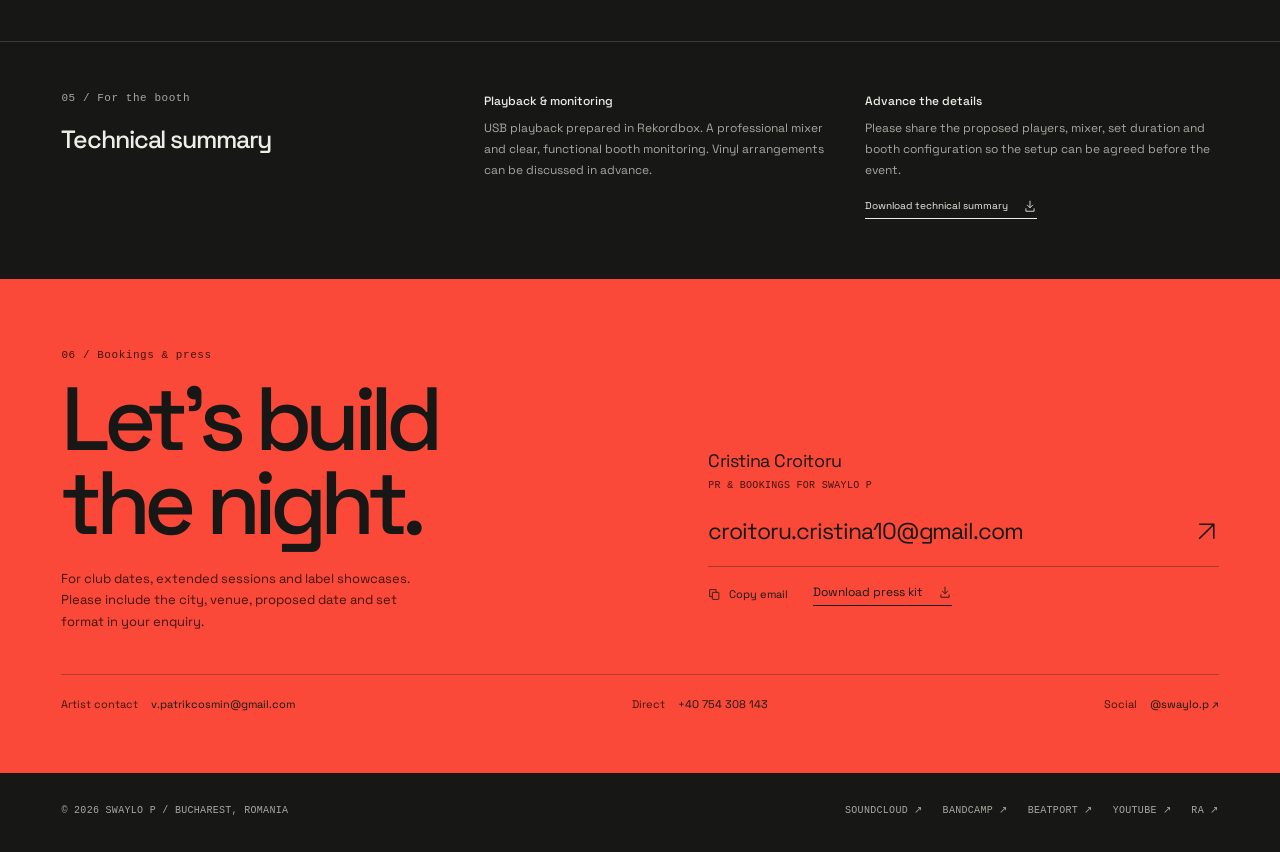
==== commit 8069670b: "Update print statement from 'Hello' to 'Goodbye'" ====
--- a/index.html
+++ b/index.html
@@ -1,852 +1,452 @@
 <!doctype html>
-<html lang="en">
+<html lang="en" class="no-js">
 <head>
-  <meta charset="utf-8" />
-  <meta name="viewport" content="width=device-width,initial-scale=1" />
-  <title>Swaylo P — EPK</title>
-  <meta name="description" content="Swaylo P — EPK: Beatport  release, selected sets, productions, photos, tech rider, worldwide bookings." />
+  <meta charset="utf-8">
+  <meta name="viewport" content="width=device-width, initial-scale=1">
+  <meta name="theme-color" content="#171816">
+  <script>document.documentElement.classList.replace('no-js', 'js');</script>
+  <title>Swaylo P — DJ, Producer & Aievea Records Founder</title>
+  <meta name="description" content="Swaylo P is a Bucharest-based DJ, producer and founder of Aievea Records. Explore selected sets, releases on Rhythmic Steps, Saraw and Go Spastik, and booking information.">
+  <link rel="canonical" href="https://swaylo-p.github.io/swaylo-p-epk/">
+  <meta property="og:type" content="website">
+  <meta property="og:title" content="Swaylo P — Electronic Press Kit">
+  <meta property="og:description" content="Bucharest. Rominimal, microhouse & electro. Selected music, Aievea Records and booking enquiries.">
+  <meta property="og:url" content="https://swaylo-p.github.io/swaylo-p-epk/">
+  <meta property="og:image" content="https://swaylo-p.github.io/swaylo-p-epk/images/01.webp">
+  <meta property="og:image:alt" content="Swaylo P performing under red lighting">
+  <meta name="twitter:card" content="summary_large_image">
+  <link rel="icon" href="images/favicon.svg" type="image/svg+xml">
   <link rel="preconnect" href="https://fonts.googleapis.com">
   <link rel="preconnect" href="https://fonts.gstatic.com" crossorigin>
-  <link href="https://fonts.googleapis.com/css2?family=Unbounded:wght@500;600;700&family=Space+Grotesk:wght@400;500;600;700&display=swap" rel="stylesheet">
+  <link href="https://fonts.googleapis.com/css2?family=Space+Grotesk:wght@400;500;600;700&display=swap" rel="stylesheet">
   <style>
-    :root{
-      --bg0:#05050b;
-      --bg1:#0b0914;
-      --panel:rgba(255,255,255,.045);
-      --panel-2:rgba(255,255,255,.025);
-      --line:rgba(255,255,255,.12);
-      --text:#f3f2ff;
-      --muted:rgba(243,242,255,.72);
-      --red:#ff2d55;
-      --cyan:#1fc9d2;
-      --shadow:0 18px 50px rgba(0,0,0,.42);
-      --radius:22px;
-      --radius-sm:16px;
-      --max:1120px;
-      --space:18px;
-    }
-
-    *{ box-sizing:border-box; }
-    html{ scroll-behavior:smooth; }
-    body{
-      margin:0;
-      color:var(--text);
-      font-family:"Space Grotesk",system-ui,-apple-system,Segoe UI,Roboto,Helvetica,Arial,sans-serif;
-      line-height:1.55;
-      overflow-x:hidden;
-      background:
-        radial-gradient(850px 480px at 12% 0%, rgba(255,45,85,.14), transparent 62%),
-        radial-gradient(780px 420px at 100% 10%, rgba(31,201,210,.10), transparent 60%),
-        linear-gradient(180deg, var(--bg0) 0%, var(--bg1) 50%, var(--bg0) 100%);
-    }
-
-    body::before{
-      content:"";
-      position:fixed;
-      inset:0;
-      pointer-events:none;
-      opacity:.08;
-      mix-blend-mode:overlay;
-      background-image:url("data:image/svg+xml,%3Csvg xmlns='http://www.w3.org/2000/svg' width='140' height='140'%3E%3Cfilter id='n'%3E%3CfeTurbulence type='fractalNoise' baseFrequency='.85' numOctaves='2' stitchTiles='stitch'/%3E%3C/filter%3E%3Crect width='140' height='140' filter='url(%23n)' opacity='.18'/%3E%3C/svg%3E");
-    }
-
-    a{ color:inherit; text-decoration:none; }
-    img{ max-width:100%; display:block; }
-
-    .blob{
-      position:fixed;
-      width:420px;
-      height:420px;
-      border-radius:50%;
-      filter:blur(70px);
-      opacity:.12;
-      pointer-events:none;
-      z-index:0;
-    }
-    .b1{ top:-140px; left:-180px; background:radial-gradient(circle, rgba(255,45,85,.9), transparent 65%); }
-    .b2{ top:40px; right:-180px; background:radial-gradient(circle, rgba(31,201,210,.85), transparent 65%); }
-    .b3{ right:-150px; bottom:-180px; background:radial-gradient(circle, rgba(110,91,255,.75), transparent 65%); }
-
-    .wrap{
-      width:min(var(--max), calc(100% - 32px));
-      margin:0 auto;
-      padding:24px 0 72px;
-      position:relative;
-      z-index:1;
-    }
-
-    .glass{
-      position:relative;
-      background:linear-gradient(180deg, var(--panel), var(--panel-2));
-      border:1px solid var(--line);
-      border-radius:var(--radius);
-      box-shadow:var(--shadow);
-      backdrop-filter:blur(12px);
-      -webkit-backdrop-filter:blur(12px);
-    }
-
-    .topbar{
-      display:flex;
-      align-items:center;
-      justify-content:space-between;
-      gap:16px;
-      padding:16px 18px;
-      margin-bottom:18px;
-    }
-
-    .brand{
-      display:flex;
-      align-items:center;
-      gap:12px;
-      min-width:0;
-    }
-
-    .sig{
-      width:42px;
-      height:42px;
-      border-radius:14px;
-      flex:0 0 42px;
-      background:
-        radial-gradient(circle at 30% 30%, rgba(255,45,85,.95), rgba(255,45,85,.10)),
-        linear-gradient(135deg, rgba(255,255,255,.10), transparent);
-      border:1px solid rgba(255,255,255,.14);
-      box-shadow:0 8px 30px rgba(255,45,85,.18);
-    }
-
-    .brand h1,
-    .brand .tag,
-    .sectionTitle,
-    .value,
-    .prodCard h3,
-    .setCard h3,
-    .heroTitle{
-      position:relative;
-      z-index:1;
-    }
-
-    .brand h1{
-      margin:0;
-      font-family:"Unbounded",system-ui;
-      font-size:18px;
-      line-height:1.05;
-      letter-spacing:.3px;
-    }
-
-    .brand .tag{
-      margin-top:3px;
-      font-size:12.5px;
-      color:var(--muted);
-    }
-
-    .nav{
-      display:flex;
-      flex-wrap:wrap;
-      justify-content:flex-end;
-      gap:8px;
-    }
-
-    .nav a,
-    .btn,
-    .chip,
-    .pill,
-    .cardTap{
-      border:1px solid rgba(255,255,255,.12);
-      background:rgba(0,0,0,.14);
-    }
-
-    .nav a{
-      padding:8px 11px;
-      border-radius:12px;
-      font-size:13px;
-      color:rgba(243,242,255,.88);
-      transition:.18s ease;
-    }
-
-    .nav a:hover,
-    .btn:hover,
-    .prodCard:hover,
-    .setCard:hover{
-      border-color:rgba(255,45,85,.34);
-      transform:translateY(-1px);
-    }
-
-    .hero{
-      display:grid;
-      grid-template-columns:minmax(0,1.15fr) minmax(0,.85fr);
-      gap:18px;
-      margin-bottom:18px;
-      align-items:stretch;
-    }
-
-    .heroCard,
-    .sectionCard{ padding:20px; }
-
-    .heroTitle{
-      margin:0 0 12px;
-      font-family:"Unbounded",system-ui;
-      font-size:46px;
-      line-height:1.04;
-      letter-spacing:.2px;
-    }
-
-    .glow{
-      background:linear-gradient(90deg, rgba(255,45,85,1), rgba(31,201,210,.95), rgba(243,242,255,.96));
-      -webkit-background-clip:text;
-      background-clip:text;
-      color:transparent;
-    }
-
-    .heroSub,
-    p,
-    .muted,
-    .label,
-    .hint,
-    .prodMeta,
-    .setMeta,
-    .bullet,
-    .embedStack{
-      position:relative;
-      z-index:1;
-    }
-
-    .heroSub{
-      margin:0;
-      max-width:65ch;
-      color:var(--muted);
-      font-size:15.8px;
-    }
-
-    .ctaRow{
-      display:flex;
-      flex-wrap:wrap;
-      gap:10px;
-      margin-top:16px;
-    }
-
-    .btn{
-      display:inline-flex;
-      align-items:center;
-      justify-content:center;
-      min-height:42px;
-      padding:10px 14px;
-      border-radius:14px;
-      box-shadow:0 10px 26px rgba(0,0,0,.20);
-      color:rgba(243,242,255,.92);
-      font-size:13.5px;
-      transition:.18s ease;
-    }
-
-    .btn.primary{
-      background:linear-gradient(135deg, rgba(255,45,85,.22), rgba(255,45,85,.08));
-      border-color:rgba(255,45,85,.40);
-    }
-
-    .miniGrid{
-      display:grid;
-      grid-template-columns:1fr 1fr;
-      gap:12px;
-      align-self:stretch;
-    }
-
-    .stat,
-    .prodCard,
-    .setCard,
-    .embedBox{
-      position:relative;
-      overflow:hidden;
-      border-radius:20px;
-      border:1px solid rgba(255,255,255,.12);
-      background:rgba(0,0,0,.12);
-      box-shadow:0 12px 30px rgba(0,0,0,.18);
-    }
-
-    .stat{ padding:14px; }
-    .prodCard,
-    .setCard{
-      display:block;
-      padding:16px;
-      min-height:132px;
-      transition:.18s ease;
-    }
-
-    .stat::after,
-    .prodCard::after,
-    .setCard::after{
-      content:"";
-      position:absolute;
-      inset:-1px;
-      background:radial-gradient(250px 150px at 20% 0%, rgba(255,45,85,.12), transparent 70%);
-      pointer-events:none;
-    }
-
-    .label{
-      margin:0 0 6px;
-      font-size:12px;
-      color:rgba(243,242,255,.68);
-    }
-
-    .value{
-      margin:0;
-      font-family:"Unbounded",system-ui;
-      font-size:18px;
-      line-height:1.2;
-    }
-
-    .hint{
-      margin:6px 0 0;
-      font-size:12px;
-      color:rgba(243,242,255,.62);
-    }
-
-    section{ margin-top:18px; }
-
-    .sectionTitle{
-      display:flex;
-      flex-wrap:wrap;
-      align-items:center;
-      gap:10px;
-      margin:0 0 10px;
-      font-family:"Unbounded",system-ui;
-      font-size:16px;
-      letter-spacing:.2px;
-      line-height:1.3;
-    }
-
-    .pill,
-    .chip,
-    .cardTap{
-      display:inline-flex;
-      align-items:center;
-      border-radius:999px;
-      color:rgba(243,242,255,.78);
-    }
-
-    .pill{ padding:5px 10px; font-size:12px; }
-    .chip{ padding:7px 10px; font-size:12.5px; gap:8px; }
-    .cardTap{ padding:6px 10px; font-size:12px; margin-top:8px; }
-
-    .hr{
-      height:1px;
-      margin:12px 0 14px;
-      background:linear-gradient(90deg, transparent, rgba(255,255,255,.14), transparent);
-    }
-
-    p{ margin:0 0 12px; color:rgba(243,242,255,.88); }
-    p:last-child{ margin-bottom:0; }
-    .muted{ color:var(--muted); }
-
-    .grid2,
-    .grid3,
-    .grid4{
-      display:grid;
-      gap:18px;
-    }
-    .grid2{ grid-template-columns:repeat(2, minmax(0,1fr)); }
-    .grid3{ grid-template-columns:repeat(3, minmax(0,1fr)); gap:12px; }
-    .grid4{ grid-template-columns:repeat(2, minmax(0,1fr)); gap:12px; }
-
-    .chips{
-      display:flex;
-      flex-wrap:wrap;
-      gap:8px;
-      margin-top:14px;
-    }
-
-    .carousel{ padding:16px; }
-    .carouselFrame{
-      position:relative;
-      width:100%;
-      aspect-ratio:2 / 3;
-      max-height:760px;
-      overflow:hidden;
-      border-radius:18px;
-      border:1px solid rgba(255,255,255,.12);
-      background:rgba(0,0,0,.14);
-    }
-
-    .slides{ display:flex; height:100%; transition:transform .5s ease; }
-    .slide{
-      min-width:100%;
-      height:100%;
-      padding:10px;
-      display:flex;
-      align-items:center;
-      justify-content:center;
-    }
-    .slide img{
-      width:auto;
-      height:auto;
-      max-width:100%;
-      max-height:100%;
-      object-fit:contain;
-      border-radius:16px;
-      border:1px solid rgba(255,255,255,.10);
-      background:rgba(0,0,0,.2);
-    }
-
-    .carControls{
-      position:absolute;
-      inset:0;
-      display:flex;
-      align-items:center;
-      justify-content:space-between;
-      padding:0 10px;
-      pointer-events:none;
-    }
-
-    .carBtn{
-      pointer-events:auto;
-      width:40px;
-      height:40px;
-      display:grid;
-      place-items:center;
-      border-radius:14px;
-      border:1px solid rgba(255,255,255,.14);
-      background:rgba(0,0,0,.20);
-      color:rgba(243,242,255,.92);
-      cursor:pointer;
-      user-select:none;
-      transition:.18s ease;
-    }
-
-    .dots{
-      display:flex;
-      justify-content:center;
-      gap:8px;
-      margin-top:12px;
-    }
-
-    .dotBtn{
-      width:10px;
-      height:10px;
-      border-radius:50%;
-      border:1px solid rgba(255,255,255,.18);
-      background:rgba(255,255,255,.08);
-      cursor:pointer;
-    }
-
-    .dotBtn.active{
-      background:rgba(255,45,85,.82);
-      border-color:rgba(255,45,85,.5);
-      box-shadow:0 0 0 5px rgba(255,45,85,.10);
-    }
-
-    .embedStack{ display:flex; flex-direction:column; gap:12px; }
-
-    .embedBox{ padding:12px; }
-    .embedBox iframe{
-      display:block;
-      width:min(760px, 100%);
-      aspect-ratio:16 / 9;
-      margin:0 auto;
-      border:0;
-      border-radius:12px;
-    }
-
-    .prodCard h3,
-    .setCard h3{
-      margin:0 0 8px;
-      font-size:15px;
-      line-height:1.35;
-      font-family:"Unbounded",system-ui;
-    }
-
-    .prodMeta,
-    .setMeta{
-      margin:0;
-      font-size:12.5px;
-      color:rgba(243,242,255,.66);
-    }
-
-    .bullet{ margin:0; padding-left:18px; color:rgba(243,242,255,.86); }
-    .bullet li{ margin:8px 0; }
-    .bullet li:last-child{ margin-bottom:0; }
-
-    footer{
-      margin-top:18px;
-      padding:16px;
-      text-align:center;
-      font-size:12.5px;
-      color:rgba(243,242,255,.62);
-    }
-
-    @media (max-width: 980px){
-      .topbar,
-      .hero,
-      .grid2,
-      .grid3,
-      .grid4{
-        grid-template-columns:1fr;
-      }
-      .topbar{
-        flex-direction:column;
-        align-items:flex-start;
-      }
-      .nav{ justify-content:flex-start; }
-      .heroTitle{ font-size:40px; }
-    }
-
-    @media (max-width: 640px){
-      .wrap{ width:min(var(--max), calc(100% - 24px)); padding-top:18px; }
-      .heroCard,
-      .sectionCard{ padding:16px; }
-      .topbar{ padding:14px; }
-      .heroTitle{ font-size:32px; margin-bottom:10px; }
-      .heroSub{ font-size:14.5px; }
-      .ctaRow{ gap:8px; }
-      .btn{ width:100%; justify-content:center; }
-      .miniGrid{
-        display:flex;
-        overflow-x:auto;
-        gap:10px;
-        padding-bottom:4px;
-        scroll-snap-type:x proximity;
-      }
-      .miniGrid .stat{
-        min-width:220px;
-        flex:0 0 auto;
-        scroll-snap-align:start;
-      }
-      .carouselFrame{ aspect-ratio:4 / 5; }
-    }
-
-    @media (prefers-reduced-motion: reduce){
-      html{ scroll-behavior:auto; }
-      .slides,
-      .carBtn,
-      .nav a,
-      .btn,
-      .prodCard,
-      .setCard{ transition:none; }
-    }
+    :root{--ink:#171816;--paper:#eeeee6;--white:#fafaf4;--red:#fa4938;--muted:#a6a79e;--line:#3b3d35;--paper-line:#cecec2;--gutter:clamp(22px,4.8vw,80px);--max:1440px;--mono:ui-monospace,SFMono-Regular,Consolas,monospace}
+    *,*::before,*::after{box-sizing:border-box}
+    html{scroll-behavior:smooth;scroll-padding-top:95px}
+    body{margin:0;background:var(--ink);color:var(--paper);font-family:"Space Grotesk",Arial,sans-serif;font-size:16px;line-height:1.55;-webkit-font-smoothing:antialiased}
+    ::selection{background:var(--red);color:var(--ink)}
+    a{color:inherit;text-decoration:none;text-underline-offset:5px}
+    a:hover{text-decoration:underline}
+    button,input{font:inherit}
+    button,a{-webkit-tap-highlight-color:transparent}
+    button{color:inherit}
+    button:not(:disabled){cursor:pointer}
+    img{display:block;max-width:100%;height:auto}
+    svg{display:block;width:20px;height:20px;fill:none;stroke:currentColor;stroke-width:1.5}
+    h1,h2,h3,p,figure{margin:0}
+    h1,h2,h3{font-weight:500}
+    button:focus-visible,a:focus-visible,summary:focus-visible{outline:2px solid var(--red);outline-offset:5px}
+    .container{max-width:var(--max);margin-inline:auto;padding-inline:var(--gutter)}
+    .eyebrow{font:11px/1.6 var(--mono);letter-spacing:.1em;text-transform:uppercase}
+    .muted{color:var(--muted)}
+    .red{color:var(--red)}
+    .skip-link{position:fixed;top:10px;left:12px;z-index:100;background:var(--paper);color:var(--ink);padding:10px 18px;transform:translateY(-160%)}
+    .skip-link:focus{transform:none}
+    .site-header{position:sticky;top:0;z-index:30;background:rgba(23,24,22,.97);border-bottom:1px solid var(--line)}
+    .header-inner{height:84px;display:flex;align-items:center;justify-content:space-between;gap:30px}
+    .wordmark{display:flex;align-items:center;gap:13px;font-size:17px;letter-spacing:-.04em;font-weight:700;white-space:nowrap}
+    .wordmark:hover{text-decoration:none}
+    .cross{width:22px;height:22px;position:relative;display:inline-block;flex-shrink:0}
+    .cross::before,.cross::after{content:"";position:absolute;background:var(--red)}
+    .cross::before{width:100%;height:2px;left:0;top:10px}.cross::after{height:100%;width:2px;left:10px;top:0}
+    .desktop-nav{display:flex;align-items:center;gap:27px;font-size:12px}
+    .desktop-nav a{padding:10px 0;color:#c4c5ba}
+    .desktop-nav a:hover{color:var(--white)}
+    .desktop-nav .nav-book{color:var(--paper);border:1px solid #66685d;padding:10px 15px;display:flex;align-items:center;gap:18px}
+    .nav-book svg{width:14px;height:14px}
+    .menu-toggle{display:none;background:none;border:1px solid var(--line);padding:9px 12px;align-items:center;gap:15px;font-size:12px}
+    .hero{display:grid;grid-template-columns:minmax(0,1.3fr) minmax(0,.84fr);gap:clamp(35px,6vw,100px);padding-top:49px;padding-bottom:52px;align-items:center}
+    .hero-topline{display:flex;align-items:center;gap:10px;color:#bfc0b5;margin-bottom:30px}
+    .status-dot{width:6px;height:6px;background:var(--red);border-radius:50%;flex-shrink:0}
+    .hero h1{font-size:clamp(72px,10.25vw,154px);line-height:.86;letter-spacing:-.09em;font-weight:600;margin-left:-.065em}
+    .hero h1 span{display:block;margin-top:12px}
+    .hero h1 .name-ending{display:flex;align-items:center;gap:30px}
+    .hero-sigil{position:relative;width:clamp(55px,7.6vw,114px);height:clamp(55px,7.6vw,114px);display:block;margin-top:9px;flex-shrink:0}
+    .hero-sigil::before,.hero-sigil::after{content:"";position:absolute;background:var(--red)}
+    .hero-sigil::before{height:2px;width:100%;top:50%;left:0}.hero-sigil::after{width:2px;height:100%;left:50%;top:0}
+    .hero-role{font-size:12px;margin-top:28px;color:#cbccc0}
+    .hero-description{max-width:390px;font-size:18px;line-height:1.5;letter-spacing:-.025em;margin-top:20px;color:#bfc0b5}
+    .hero-actions{display:flex;flex-wrap:wrap;gap:12px;margin-top:29px}
+    .button{display:inline-flex;align-items:center;justify-content:space-between;gap:27px;border:1px solid #6c6e60;min-height:49px;padding:12px 19px;font-size:12px;background:transparent;color:var(--paper);transition:background .18s,color .18s,border-color .18s}
+    .button:hover{text-decoration:none;background:var(--paper);border-color:var(--paper);color:var(--ink)}
+    .button.primary{background:var(--red);color:var(--ink);border-color:var(--red);font-weight:600}
+    .button.primary:hover{background:var(--paper);border-color:var(--paper)}
+    .button svg{width:17px;height:17px}
+    .hero-portrait{position:relative;align-self:stretch;min-height:590px;margin-top:0;display:flex;flex-direction:column}
+    .hero-image-wrap{position:relative;flex:1;overflow:hidden;min-height:500px;background:#3a0a0c}
+    .hero-portrait img{position:absolute;inset:0;width:100%;height:100%;object-fit:cover;object-position:50% 18%}
+    .portrait-label{position:absolute;bottom:18px;left:19px;right:19px;display:flex;justify-content:space-between;color:#fff;font:10px var(--mono);text-transform:uppercase;letter-spacing:.07em;text-shadow:0 1px 8px #000}
+    .photo-index{position:absolute;top:18px;right:19px;color:#fff;font:10px var(--mono)}
+    .portrait-foot{display:flex;justify-content:space-between;align-items:center;gap:12px;padding-top:12px;color:var(--muted);font:10px/1.5 var(--mono);text-transform:uppercase;letter-spacing:.05em}
+    .portrait-foot svg{width:12px;height:12px}
+    .label-strip{border-top:1px solid var(--line);border-bottom:1px solid var(--line);display:grid;grid-template-columns:1fr 4fr;align-items:center;gap:40px;padding-top:24px;padding-bottom:24px}
+    .label-links{display:flex;align-items:center;justify-content:space-between;flex-wrap:wrap;gap:13px 24px;font-size:16px;letter-spacing:-.03em}
+    .label-links a{white-space:nowrap}
+    .section{padding-top:88px;padding-bottom:88px}
+    .section-top{display:flex;justify-content:space-between;align-items:flex-start;gap:30px;margin-bottom:35px}
+    .section-title{font-size:clamp(34px,4.5vw,64px);line-height:1;letter-spacing:-.065em}
+    .section-title .light{font-weight:400;color:var(--muted)}
+    .section-intro{max-width:350px;color:var(--muted);font-size:13px;line-height:1.7}
+    .section-index{font:11px var(--mono);letter-spacing:.05em;display:block;margin-bottom:16px;color:var(--muted)}
+    .text-link{font-size:12px;display:inline-flex;align-items:center;gap:15px;border-bottom:1px solid currentColor;padding-bottom:4px}
+    .text-link svg{width:14px;height:14px}
+    .text-link:hover{text-decoration:none;color:var(--red)}
+    .listening{background:#1c1e19}
+    .set-layout{display:grid;grid-template-columns:minmax(0,1.7fr) minmax(0,1fr);gap:35px}
+    .video-stage{position:relative;aspect-ratio:16/9;background:#2d3028;overflow:hidden}
+    .video-stage .video-poster{width:100%;height:100%;object-fit:cover;filter:brightness(.62)}
+    .video-launch{position:absolute;inset:0;display:flex;align-items:center;justify-content:center;width:100%;border:0;background:transparent;color:var(--paper)}
+    .video-launch::before{content:"";position:absolute;inset:0;background:linear-gradient(0deg,rgba(0,0,0,.58),transparent 70%)}
+    .play-icon{display:grid;place-items:center;width:68px;height:68px;border-radius:50%;border:1px solid #d7d9ca;background:rgba(23,24,22,.25);transition:background .18s,transform .18s}
+    .play-icon svg{width:22px;height:22px;fill:currentColor;stroke:none;margin-left:4px}
+    .video-launch:hover .play-icon{background:var(--red);border-color:var(--red);color:var(--ink);transform:scale(1.06)}
+    .video-badge{position:absolute;top:18px;left:19px;border:1px solid #c3c5b6;padding:5px 9px;font:9px var(--mono);text-transform:uppercase;letter-spacing:.08em}
+    .video-bottom{position:absolute;left:23px;right:23px;bottom:22px;display:flex;justify-content:space-between;gap:15px;align-items:end;text-align:left}
+    .video-bottom strong{display:block;font-size:21px;font-weight:500;letter-spacing:-.04em}.video-bottom small{font-size:10px;letter-spacing:.04em;color:#d3d5c6}
+    .video-stage iframe{position:absolute;width:100%;height:100%;border:0;inset:0}
+    .video-caption{display:flex;justify-content:space-between;align-items:center;gap:15px;margin-top:15px;font-size:11px;color:var(--muted)}
+    .set-list{border-top:1px solid var(--line)}
+    .set-row{display:grid;grid-template-columns:25px 1fr 20px;gap:16px;padding:23px 0;border-bottom:1px solid var(--line);align-items:center}
+    .set-row:hover{text-decoration:none}.set-row:hover .set-name{color:var(--red)}
+    .set-number{font:10px var(--mono);color:var(--muted);align-self:start;padding-top:5px}
+    .set-name{display:block;font-size:15px;line-height:1.3;letter-spacing:-.025em;transition:color .18s}
+    .set-meta{display:block;color:var(--muted);font-size:10px;margin-top:7px}
+    .set-row svg{width:15px;height:15px}
+    .release-grid{display:grid;grid-template-columns:repeat(3,minmax(0,1fr));gap:28px}
+    .release:hover{text-decoration:none}
+    .release-art{overflow:hidden;background:#282b23;position:relative;aspect-ratio:1}
+    .release-art img{width:100%;height:100%;object-fit:cover;transition:transform .45s}
+    .release:hover .release-art img{transform:scale(1.035)}
+    .release-overlay{position:absolute;right:12px;bottom:12px;background:var(--paper);color:var(--ink);width:34px;height:34px;display:grid;place-items:center;transition:background .18s}
+    .release-overlay svg{width:16px;height:16px}.release:hover .release-overlay{background:var(--red)}
+    .release-heading{display:flex;align-items:baseline;justify-content:space-between;gap:10px;margin-top:17px}
+    .release h3{font-size:23px;letter-spacing:-.05em;line-height:1.2}
+    .release-year{font:10px var(--mono);color:var(--muted)}
+    .release-credit{font:10px/1.5 var(--mono);text-transform:uppercase;letter-spacing:.05em;color:var(--muted);margin-top:8px}
+    .release-note{font-size:12px;color:#b6b9aa;margin-top:10px;max-width:32ch}
+    .release-extra{display:grid;grid-template-columns:60px 1fr auto;gap:20px;align-items:center;margin-top:34px;padding:20px 0;border-top:1px solid var(--line);border-bottom:1px solid var(--line)}
+    .release-extra-mark{height:60px;width:60px;border:1px solid #707461;display:grid;place-items:center;font-size:23px;letter-spacing:-.08em;background:repeating-linear-gradient(135deg,#24291e,#24291e 2px,#20241a 2px,#20241a 6px)}
+    .release-extra h3{font-size:19px;letter-spacing:-.04em}.release-extra p{font-size:11px;color:var(--muted);margin-top:4px}
+    details.archive{margin-top:27px;border-bottom:1px solid var(--line)}
+    .archive summary{cursor:pointer;list-style:none;padding:16px 0;display:flex;justify-content:space-between;gap:15px;align-items:center;font-size:12px}
+    .archive summary::-webkit-details-marker{display:none}
+    .archive summary::after{content:"+";font-size:23px;color:var(--muted);line-height:1}
+    .archive[open] summary::after{content:"−"}
+    .archive-count{font:10px var(--mono);color:var(--muted);margin-left:auto}
+    .archive-links{display:grid;grid-template-columns:repeat(3,minmax(0,1fr));gap:0 24px;padding-bottom:24px}
+    .archive-links a{font-size:11px;padding:10px 0;border-top:1px solid var(--line);color:#b6b9aa}
+    .aievea{background:var(--paper);color:var(--ink);position:relative;overflow:hidden}
+    .aievea .section-index,.aievea .section-intro,.aievea .release-year,.aievea .release-credit{color:#62675a}
+    .aievea-intro{display:grid;grid-template-columns:1.25fr 1fr;gap:60px;align-items:end;margin-bottom:38px}
+    .aievea h2{font-size:clamp(54px,9vw,130px);line-height:.85;letter-spacing:-.085em;font-weight:500}
+    .aievea h2 span{display:block;font-size:.39em;letter-spacing:-.06em;margin-top:16px}
+    .aievea-copy{max-width:400px;font-size:14px;line-height:1.65}
+    .aievea-copy p+p{margin-top:14px;color:#65695c;font-size:12px}
+    .aievea-copy .text-link{margin-top:22px}
+    .aievea .release-art{background:#dadbcd}
+    .aievea .release-note{color:#62675a}
+    .aievea .release-overlay{background:var(--ink);color:var(--paper)}
+    .aievea .release:hover .release-overlay{background:var(--red);color:var(--ink)}
+    .aievea-bottom{display:flex;gap:25px;justify-content:space-between;border-top:1px solid #b8bbad;margin-top:35px;padding-top:20px;font:10px/1.7 var(--mono);text-transform:uppercase;letter-spacing:.04em;color:#62675a}
+    .about-grid{display:grid;grid-template-columns:.85fr 1.3fr;gap:clamp(35px,8vw,120px)}
+    .about-heading{position:sticky;top:120px;align-self:start}.about-heading .section-title{max-width:5ch}
+    .about-copy .lead{font-size:25px;line-height:1.45;letter-spacing:-.035em;color:var(--paper)}
+    .about-copy p+p{margin-top:23px}.about-copy p:not(.lead){font-size:14px;color:var(--muted);line-height:1.8}
+    .about-copy .text-link{margin-top:27px}
+    .facts{display:grid;grid-template-columns:1fr 1fr;margin-top:34px;border-top:1px solid var(--line)}
+    .fact{padding:18px 0;border-bottom:1px solid var(--line)}
+    .fact:nth-child(odd){padding-right:20px}
+    .fact .eyebrow{color:var(--muted);font-size:9px}.fact p{font-size:12px;margin-top:6px;color:var(--paper)}
+    .press-section{border-top:1px solid var(--line);padding-top:45px;padding-bottom:65px}
+    .press-top{display:flex;align-items:baseline;justify-content:space-between;gap:20px;margin-bottom:25px}
+    .press-top h2{font-size:25px;letter-spacing:-.045em}
+    .photo-grid{display:grid;grid-template-columns:1fr 1fr;gap:28px}
+    .photo-button{display:block;padding:0;border:0;background:none;width:100%;overflow:hidden;text-align:left}
+    .press-photo{width:100%;height:340px;object-fit:cover;object-position:center 33%;transition:transform .45s}
+    .photo-button:hover .press-photo{transform:scale(1.025)}
+    .photo-caption{display:flex;justify-content:space-between;gap:10px;margin-top:12px;color:var(--muted);font:10px var(--mono);text-transform:uppercase}
+    .photo-caption a{color:var(--paper)}
+    .technical{border-top:1px solid var(--line);padding-top:50px;padding-bottom:60px}
+    .technical-grid{display:grid;grid-template-columns:1fr 2fr;gap:55px}
+    .technical h2{font-size:25px;letter-spacing:-.045em}
+    .tech-details{display:grid;grid-template-columns:1fr 1fr;gap:27px}
+    .tech-details h3{font-size:12px;margin-bottom:8px}.tech-details p{font-size:12px;line-height:1.75;color:var(--muted)}
+    .tech-details .text-link{font-size:10px;margin-top:17px}
+    .contact{background:var(--red);color:var(--ink);padding-top:70px;padding-bottom:60px}
+    .contact .section-index{color:#42140f}
+    .contact-grid{display:grid;grid-template-columns:1.15fr 1fr;gap:60px;align-items:end}
+    .contact h2{font-size:clamp(54px,7vw,100px);letter-spacing:-.075em;line-height:.94}
+    .contact-intro{font-size:13px;max-width:350px;line-height:1.65;margin-top:23px;color:#42140f}
+    .contact-person{font-size:18px;letter-spacing:-.025em}.contact-role{font:10px var(--mono);text-transform:uppercase;letter-spacing:.03em;margin-top:5px;color:#42140f}
+    .contact-email{display:flex;justify-content:space-between;align-items:center;gap:15px;font-size:clamp(16px,1.8vw,26px);letter-spacing:-.045em;border-bottom:1px solid #ab392c;margin-top:23px;padding-bottom:16px;overflow-wrap:anywhere}
+    .contact-email:hover{text-decoration:none;border-color:var(--ink)}.contact-email svg{flex-shrink:0;width:25px;height:25px}
+    .contact-actions{display:flex;gap:25px;margin-top:16px;flex-wrap:wrap;align-items:center}
+    .copy-button{padding:0;border:0;background:none;font-size:11px;display:flex;gap:8px;align-items:center}.copy-button svg{width:13px;height:13px}
+    .copy-button:hover{text-decoration:underline}.copy-status{font-size:11px;min-height:18px;color:#42140f;margin-top:8px}
+    .contact .text-link:hover{color:var(--ink);opacity:.7}
+    .contact-secondary{border-top:1px solid #b83c2e;margin-top:42px;padding-top:21px;display:flex;justify-content:space-between;gap:20px;flex-wrap:wrap;font-size:11px}
+    .contact-secondary span{color:#42140f;margin-right:13px}
+    .site-footer{display:flex;align-items:center;justify-content:space-between;gap:25px;padding-top:30px;padding-bottom:30px;color:var(--muted);font:10px/1.6 var(--mono);text-transform:uppercase;letter-spacing:.03em}
+    .footer-links{display:flex;gap:20px;flex-wrap:wrap}
+    dialog.photo-dialog{padding:0;background:var(--ink);border:1px solid var(--line);color:var(--paper);max-width:min(92vw,1040px);max-height:94vh;width:auto;overflow:auto}
+    .photo-dialog::backdrop{background:rgba(0,0,0,.86)}
+    .photo-dialog img{max-height:83vh;width:auto;max-width:100%;object-fit:contain;margin:auto}
+    .dialog-toolbar{display:flex;justify-content:space-between;align-items:center;gap:30px;padding:13px 17px;font-size:11px}
+    .dialog-close{border:1px solid var(--line);background:none;padding:7px 13px;font-size:11px}
+    .sr-only{position:absolute;width:1px;height:1px;padding:0;margin:-1px;overflow:hidden;clip:rect(0,0,0,0);white-space:nowrap;border:0}
+    @media(min-width:1500px){.hero h1{font-size:154px}}
+    @media(max-width:1080px){.desktop-nav{gap:18px}.hero{gap:35px}.hero h1{font-size:11vw}.hero-portrait{min-height:570px}.hero-description{font-size:16px}.section{padding-top:65px;padding-bottom:65px}.set-layout{grid-template-columns:1.5fr 1fr;gap:25px}.set-row{padding:18px 0;gap:10px}.set-name{font-size:13px}.release-grid{gap:20px}.release h3{font-size:20px}.contact-grid{gap:35px}.contact-email{font-size:20px}}
+    @media(max-width:800px){.header-inner{height:70px}.menu-toggle{display:flex}.desktop-nav{display:none;position:absolute;top:70px;left:0;right:0;background:var(--ink);padding:16px var(--gutter) 25px;border-bottom:1px solid var(--line);flex-wrap:wrap;gap:12px 26px}.desktop-nav.open{display:flex}.desktop-nav .nav-book{margin-left:auto}.hero{grid-template-columns:minmax(0,1.2fr) minmax(0,.85fr);gap:25px;padding-top:35px;padding-bottom:35px}.hero h1{font-size:11.8vw}.hero-topline{font-size:9px;margin-bottom:25px;gap:6px}.hero-role{font-size:10px;margin-top:24px}.hero-description{font-size:14px}.hero-actions{gap:9px;margin-top:23px}.hero-actions .button{font-size:11px;padding:10px 13px;gap:15px;min-height:43px}.hero-portrait{min-height:500px}.hero-image-wrap{min-height:450px}.photo-index,.portrait-label{font-size:8px}.portrait-label{left:12px;right:12px}.portrait-foot{font-size:8px}.label-strip{grid-template-columns:1fr;gap:13px;padding-top:20px;padding-bottom:20px}.label-links{font-size:14px;justify-content:flex-start;gap:12px 27px}.set-layout{grid-template-columns:1fr}.set-list{display:grid;grid-template-columns:1fr 1fr;gap:0 26px}.section-top{gap:25px}.section-intro{max-width:260px;font-size:12px}.release-note{font-size:11px}.release h3{font-size:18px}.release-credit{font-size:9px}.aievea-intro{gap:30px}.aievea-copy{font-size:12px}.aievea-copy p+p{font-size:11px}.about-grid{gap:40px;grid-template-columns:.75fr 1.3fr}.about-copy .lead{font-size:21px}.about-copy p:not(.lead){font-size:12px}.press-photo{height:300px}.technical-grid{grid-template-columns:1fr;gap:25px}.contact-grid{grid-template-columns:1fr;gap:42px}.contact h2{font-size:75px}.contact-intro{max-width:420px}.contact-email{font-size:27px}.contact-secondary{gap:15px}.site-footer{align-items:flex-start}}
+    @media(max-width:560px){html{scroll-padding-top:88px}.hero{grid-template-columns:1fr;gap:30px;padding-top:29px}.hero-topline{font-size:10px;margin-bottom:29px}.hero h1{font-size:clamp(76px,20vw,115px);line-height:.83}.hero h1 span{margin-top:8px}.hero h1 .name-ending{display:inline-flex;gap:21px}.hero-sigil{width:57px;height:57px;margin-top:6px}.hero-role{font-size:11px;margin-top:26px}.hero-description{font-size:16px;max-width:350px;margin-top:14px}.hero-actions{margin-top:24px}.hero-actions .button{font-size:11px;padding:11px 15px;gap:19px;min-height:46px}.hero-portrait{min-height:0;display:block}.hero-image-wrap{height:420px;min-height:0}.hero-portrait img{object-position:50% 45%}.portrait-label,.photo-index{font-size:9px}.portrait-foot{font-size:9px}.label-links{gap:10px 20px;font-size:14px}.label-strip .eyebrow{font-size:9px}.section{padding-top:53px;padding-bottom:53px}.section-top{display:block;margin-bottom:27px}.section-intro{margin-top:18px;max-width:340px}.section-title{font-size:43px}.section-index{font-size:10px;margin-bottom:14px}.video-bottom{left:15px;right:15px;bottom:15px}.video-bottom strong{font-size:16px}.video-bottom small{font-size:8px}.video-badge{left:13px;top:13px;font-size:8px}.play-icon{width:49px;height:49px}.play-icon svg{width:17px;height:17px}.video-caption{font-size:9px;align-items:start}.video-caption .text-link{font-size:9px;white-space:nowrap;gap:7px}.set-list{grid-template-columns:1fr}.set-row{padding:19px 0;gap:13px}.set-name{font-size:15px}.set-meta{font-size:10px}.release-grid{grid-template-columns:1fr;gap:32px}.release{display:grid;grid-template-columns:116px 1fr;gap:17px;align-items:start}.release-body{padding-top:2px}.release-heading{margin-top:0;align-items:start}.release h3{font-size:22px}.release-credit{font-size:9px;margin-top:7px}.release-note{font-size:11px;margin-top:10px}.release-overlay{width:26px;height:26px;right:7px;bottom:7px}.release-overlay svg{width:13px;height:13px}.release-year{font-size:9px}.release-extra{grid-template-columns:45px 1fr auto;gap:13px;margin-top:29px}.release-extra-mark{width:45px;height:45px;font-size:19px}.release-extra h3{font-size:18px}.release-extra p{font-size:10px}.release-extra .text-link{font-size:0;gap:0;border:0}.release-extra .text-link svg{width:20px;height:20px}.archive-links{grid-template-columns:1fr 1fr;gap:0 16px}.archive-links a{font-size:10px}.archive-count{font-size:9px}.aievea-intro{grid-template-columns:1fr;gap:28px}.aievea h2{font-size:94px}.aievea-copy{font-size:14px;max-width:100%}.aievea-copy p+p{font-size:12px}.aievea-copy .text-link{margin-top:18px}.aievea .release h3{font-size:21px}.aievea-bottom{display:block;font-size:9px}.aievea-bottom p+p{margin-top:8px}.about-grid{grid-template-columns:1fr;gap:29px}.about-heading{position:static}.about-heading .section-title{max-width:100%}.about-copy .lead{font-size:22px}.about-copy p:not(.lead){font-size:13px}.facts{margin-top:26px}.fact p{font-size:11px}.press-top{align-items:start}.press-top h2{font-size:23px}.press-top .text-link{font-size:10px;gap:8px}.photo-grid{gap:15px}.press-photo{height:250px;object-position:50% 27%}.photo-caption{font-size:8px;display:block;line-height:1.8}.photo-caption a{display:inline-block}.press-section{padding-bottom:45px}.technical{padding-top:35px;padding-bottom:45px}.tech-details{grid-template-columns:1fr;gap:24px}.contact{padding-top:52px;padding-bottom:35px}.contact h2{font-size:68px}.contact-intro{font-size:12px}.contact-grid{gap:33px}.contact-email{font-size:22px;letter-spacing:-.04em;margin-top:18px}.contact-email svg{width:20px;height:20px}.contact-secondary{font-size:10px;display:grid;gap:11px;margin-top:26px}.contact-secondary span{margin-right:8px}.site-footer{display:block;font-size:9px;padding-top:24px;padding-bottom:24px}.footer-links{margin-top:17px;gap:17px}.dialog-toolbar{padding:10px 12px}.photo-dialog img{max-height:78vh}}
+    @media(max-width:350px){:root{--gutter:17px}.hero-actions{display:grid}.hero-actions .button{min-width:220px}.hero h1{font-size:21vw}.contact-email{font-size:19px}.release{grid-template-columns:97px 1fr}.release h3{font-size:19px}}
+    @media(max-width:800px){.no-js .menu-toggle{display:none}.no-js .header-inner{height:auto;min-height:70px;padding-block:16px;flex-wrap:wrap;gap:14px}.no-js .desktop-nav{display:flex;position:static;width:100%;padding:0;border:0;gap:9px 20px}.no-js .desktop-nav .nav-book{margin-left:0}}
+    @media(max-width:560px){.hero-portrait img{object-position:50% 18%}}
+    @media(prefers-reduced-motion:reduce){html{scroll-behavior:auto}*,*::before,*::after{transition:none!important;animation:none!important}}
+    @media print{body{background:white;color:black;font-size:10pt}.site-header,.hero-actions,.video-launch,.video-stage,.set-list,.archive,.contact-actions,.footer-links,.photo-dialog,.video-caption,.skip-link{display:none!important}.container{padding-inline:0;max-width:100%}.hero{padding:0 0 20px;gap:30px;grid-template-columns:1.5fr 1fr}.hero h1{font-size:70pt}.hero-topline,.hero-role,.hero-description,.section-index,.section-intro,.release-credit,.release-note,.muted,.about-copy p:not(.lead){color:#444!important}.hero-portrait{min-height:300px}.hero-image-wrap{min-height:300px}.hero-role{font-size:9pt}.hero-description{font-size:11pt}.hero-sigil{width:50px;height:50px}.label-strip{padding-block:12px;border-color:#aaa}.label-links{font-size:10pt}.section{padding-block:25px;break-inside:avoid}.listening{background:white}.set-layout{display:none}.listening .section-top{margin:0}.listening .section-top::after{content:"Featured set: youtube.com/watch?v=b8NKJ09QazY";font-size:10pt}.section-title{font-size:28pt}.release-grid{gap:20px;grid-template-columns:repeat(3,1fr)}.release h3{font-size:14pt}.release-art{max-width:140px}.release-overlay{display:none}.release-extra{margin-top:15px;padding-block:10px}.aievea{background:white;border-top:1px solid #aaa;border-bottom:1px solid #aaa}.aievea h2{font-size:55pt}.aievea-intro{gap:25px}.aievea-copy{font-size:10pt}.about-heading{position:static}.about-copy .lead{font-size:15pt}.about-copy p:not(.lead){font-size:10pt}.facts{margin-top:15px}.press-section{break-inside:avoid;padding-block:25px}.press-photo{height:210px}.technical{padding-block:25px;break-inside:avoid}.contact{background:white;color:black;padding-block:25px;border-top:1px solid #aaa;break-inside:avoid}.contact h2{font-size:36pt}.contact-grid{grid-template-columns:1fr 1fr;gap:25px}.contact-intro,.contact-role,.contact-secondary span{color:#444}.contact-email{font-size:14pt;border-color:#aaa}.contact-secondary{margin-top:20px;border-color:#aaa}.site-footer{border-top:1px solid #aaa;color:#444;padding-block:12px}.button{display:none}a{text-decoration:none}img{break-inside:avoid}}
   </style>
+  <script type="application/ld+json">
+    {"@context":"https://schema.org","@type":"Person","name":"Swaylo P","alternateName":"Patrik Vass","jobTitle":"DJ and music producer","url":"https://swaylo-p.github.io/swaylo-p-epk/","image":"https://swaylo-p.github.io/swaylo-p-epk/images/01.webp","homeLocation":{"@type":"Place","name":"Bucharest, Romania"},"sameAs":["https://soundcloud.com/pswaylo","https://www.instagram.com/swaylo.p/","https://www.beatport.com/artist/swaylo-p/1462597","https://pswaylo.bandcamp.com/","https://ra.co/dj/swaylop"]}
+  </script>
 </head>
 <body>
-  <div class="blob b1"></div>
-  <div class="blob b2"></div>
-  <div class="blob b3"></div>
-
-  <div class="wrap">
-    <div class="topbar glass">
-      <div class="brand">
-        <div class="sig" aria-hidden="true"></div>
-        <div>
-          <h1>Swaylo P</h1>
-          <div class="tag">DJ • Producer</div>
-        </div>
-      </div>
-      <nav class="nav" aria-label="EPK navigation">
-        <a href="#music">Music</a>
-        <a href="#productions">Productions</a>
-        <a href="#sets">On Decks</a>
-        <a href="#highlights">Highlights</a>
-        <a href="#bio">Bio</a>
-        <a href="#photos">Photos</a>
-        <a href="#rider">Tech</a>
-        <a href="#contact">Booking</a>
+  <a class="skip-link" href="#main">Skip to content</a>
+  <header class="site-header">
+    <div class="container header-inner">
+      <a class="wordmark" href="#main" aria-label="Swaylo P, back to top"><span class="cross" aria-hidden="true"></span>SWAYLO P</a>
+      <button class="menu-toggle" type="button" aria-expanded="false" aria-controls="navigation">Menu <span aria-hidden="true">+</span></button>
+      <nav class="desktop-nav" id="navigation" aria-label="Main navigation">
+        <a href="#sets">Listen</a><a href="#releases">Releases</a><a href="#aievea">Aievea Records</a><a href="#about">About</a>
+        <a class="nav-book" href="#contact">Booking enquiries <svg aria-hidden="true" viewBox="0 0 24 24"><path d="M5 19 19 5M5 5h14v14"/></svg></a>
       </nav>
     </div>
-
-    <div class="hero">
-      <div class="heroCard glass">
-        <h2 class="heroTitle"><span class="glow">Swaylo P</span></h2>
-        <p class="heroSub">
-          Built in the Bucharest underground — groove-led sets and original productions made for late-night rooms,
-          afterhours pressure, and festival systems. Calm presence, controlled pacing, and a clean low-end.
-        </p>
-        <div class="ctaRow">
-          <a class="btn primary" href="#contact">Book (Fly-in)</a>
-          <a class="btn" href="#music">Listen (Beatport )</a>
-          <a class="btn" href="#productions">Browse Productions</a>
-          <a class="btn" href="#sets">On Decks</a>
-          <a class="btn" href="https://www.youtube.com/@SwayloP" target="_blank" rel="noopener">YouTube: @SwayloP</a>
-          <a class="btn" href="https://instagram.com/swaylo.p" target="_blank" rel="noopener">Instagram: @swaylo.p</a>
-        </div>
-      </div>
-
-      <div class="miniGrid">
-        <div class="stat glass">
-          <div class="label">Bookings</div>
-          <p class="value">Fly-in</p>
-          <p class="hint">worldwide • selective • paid</p>
-        </div>
-        <div class="stat glass">
-          <div class="label">Credibility release</div>
-          <p class="value">Funky Way EP</p>
-          <p class="hint">Beatport • deeperdub</p>
-        </div>
-        <div class="stat glass">
-          <div class="label">Sound</div>
-          <p class="value">Minimal / Tech</p>
-          <p class="hint">groove-led • hypnotic • club-driven</p>
-        </div>
-        <div class="stat glass">
-          <div class="label">Set style</div>
-          <p class="value">Long-form flow</p>
-          <p class="hint">afterhours pressure • festival lift</p>
+  </header>
+  <main id="main">
+    <section class="container hero" aria-labelledby="artist-name">
+      <div class="hero-copy">
+        <p class="eyebrow hero-topline"><span class="status-dot" aria-hidden="true"></span>Bucharest, Romania <span aria-hidden="true">/</span> Electronic press kit</p>
+        <h1 id="artist-name">SWAYLO<span class="name-ending">P<span class="hero-sigil" aria-hidden="true"></span></span></h1>
+        <p class="hero-role">DJ · Producer · Founder of Aievea Records</p>
+        <p class="hero-description">Rominimal, microhouse &amp; electro.<br>Patient grooves. Room to go deeper.</p>
+        <div class="hero-actions">
+          <a class="button primary" href="#sets">Listen to a set <svg aria-hidden="true" viewBox="0 0 24 24"><path d="m8 5 11 7-11 7Z"/></svg></a>
+          <a class="button" href="#contact">Book Swaylo P <svg aria-hidden="true" viewBox="0 0 24 24"><path d="M5 12h14m-6-6 6 6-6 6"/></svg></a>
+        </div>
+      </div>
+      <figure class="hero-portrait">
+        <div class="hero-image-wrap">
+          <img src="images/01.webp" width="914" height="1600" alt="Swaylo P at the mixer, wearing headphones under red club lighting" fetchpriority="high">
+          <span class="photo-index" aria-hidden="true">SP—01 / In session</span>
+          <div class="portrait-label" aria-hidden="true"><span>Selection / Rhythm / Detail</span><span>44°26′ N · 26°06′ E</span></div>
+        </div>
+        <figcaption class="portrait-foot"><span>A sound shaped in Bucharest.</span><a href="#photos">Press photos ↗</a></figcaption>
+      </figure>
+    </section>
+    <div class="container">
+      <div class="label-strip" aria-label="Selected release labels">
+        <span class="eyebrow muted">Selected label credits</span>
+        <div class="label-links">
+          <a href="https://rhythmicsteps.bandcamp.com/album/swaylo-p-forever-loving-ep-rs033" target="_blank" rel="noopener noreferrer">Rhythmic Steps</a>
+          <a href="https://saraw.bandcamp.com/album/amphora-xvi" target="_blank" rel="noopener noreferrer">Saraw</a>
+          <a href="https://gosipastik.bandcamp.com/album/spas005-pareidolia-i" target="_blank" rel="noopener noreferrer">Go Spastik</a>
+          <a href="https://www.beatport.com/release/funky-way/5634302" target="_blank" rel="noopener noreferrer">deeperdub</a>
+          <a href="#aievea">Aievea Records</a>
         </div>
       </div>
     </div>
 
-    <section id="photos" class="glass sectionCard carousel">
-      <div class="sectionTitle">Photos</div>
-      <div class="carouselFrame" aria-label="Photo carousel">
-        <div class="slides" id="slides">
-          <div class="slide"><img src="images/01.webp" alt="Swaylo P press photo 1" /></div>
-          <div class="slide"><img src="images/02.webp" alt="Swaylo P press photo 2" /></div>
-          <div class="slide"><img src="images/03.webp" alt="Swaylo P press photo 3" /></div>
-        </div>
-        <div class="carControls">
-          <button class="carBtn" id="prev" aria-label="Previous slide">‹</button>
-          <button class="carBtn" id="next" aria-label="Next slide">›</button>
-        </div>
-      </div>
-      <div class="dots" id="dots" aria-label="Carousel dots"></div>
-    </section>
-
-    <section id="music" class="grid2">
-      <div class="glass sectionCard">
-        <div class="sectionTitle">Beatport Release</div>
-        <div class="hr"></div>
-        <div class="embedStack">
-          <div class="embedBox">
-            <div class="muted" style="margin:0 0 8px;">Funky Way</div>
-            <iframe src="https://embed.beatport.com/?id=22715266&type=track" title="Funky Way" height="162" scrolling="no" style="max-width:600px;"></iframe>
+    <section class="listening section" id="sets" aria-labelledby="sets-heading">
+      <div class="container">
+        <div class="section-top">
+          <div><span class="section-index">01 / On decks</span><h2 class="section-title" id="sets-heading">Let it <span class="light">unfold.</span></h2></div>
+          <p class="section-intro">A direct introduction to the selections, the transitions and the spaces in between. Recorded sessions from Bucharest and Radio DEEA.</p>
+        </div>
+        <div class="set-layout">
+          <div>
+            <div class="video-stage" id="featured-video">
+              <img class="video-poster" src="images/featured-set.jpg" width="1280" height="720" alt="Recorded Swaylo P DJ session at Coworkperativa" loading="lazy">
+              <a class="video-launch" id="video-launch" href="https://www.youtube.com/watch?v=b8NKJ09QazY" target="_blank" rel="noopener noreferrer" aria-label="Watch Swaylo P's featured set at Coworkperativa">
+                <span class="video-badge">Featured session / Bucharest</span>
+                <span class="play-icon" aria-hidden="true"><svg viewBox="0 0 24 24"><path d="m6 3 15 9-15 9Z"/></svg></span>
+                <span class="video-bottom"><span><strong>SaFitiCumintiGallery</strong><small>COWORKPERATIVA · MINIMAL / DEEP</small></span><span class="eyebrow" aria-hidden="true">Play ↗</span></span>
+              </a>
+            </div>
+            <div class="video-caption"><span>Music first. Take your time.</span><a class="text-link" href="https://www.youtube.com/watch?v=b8NKJ09QazY" target="_blank" rel="noopener noreferrer">Open on YouTube <svg aria-hidden="true" viewBox="0 0 24 24"><path d="M5 19 19 5M5 5h14v14"/></svg></a></div>
           </div>
-          <div class="embedBox">
-            <div class="muted" style="margin:0 0 8px;">Long Ago</div>
-            <iframe src="https://embed.beatport.com/?id=22715267&type=track" title="Long Ago" height="162" scrolling="no" style="max-width:600px;"></iframe>
+          <div class="set-list" aria-label="More recorded sets">
+            <a class="set-row" href="https://www.youtube.com/watch?v=svvKjA2oFY4" target="_blank" rel="noopener noreferrer"><span class="set-number">02</span><span><span class="set-name">Hidden — The Social Space</span><span class="set-meta">SaFitiCumintiGallery / Minimal &amp; deep</span></span><svg aria-hidden="true" viewBox="0 0 24 24"><path d="M5 19 19 5M5 5h14v14"/></svg></a>
+            <a class="set-row" href="https://www.youtube.com/watch?v=W6Jn7fEphzY" target="_blank" rel="noopener noreferrer"><span class="set-number">03</span><span><span class="set-name">Solo Ridin’ 001</span><span class="set-meta">Swaylo P / Recorded session</span></span><svg aria-hidden="true" viewBox="0 0 24 24"><path d="M5 19 19 5M5 5h14v14"/></svg></a>
+            <a class="set-row" href="https://www.youtube.com/watch?v=L86M5-AB7ug" target="_blank" rel="noopener noreferrer"><span class="set-number">04</span><span><span class="set-name">We Be Clubbin’ — EP. 38</span><span class="set-meta">Swaylo P &amp; Shar-K / Radio DEEA</span></span><svg aria-hidden="true" viewBox="0 0 24 24"><path d="M5 19 19 5M5 5h14v14"/></svg></a>
+            <a class="set-row" href="https://www.youtube.com/watch?v=3GcJn6fqY9s" target="_blank" rel="noopener noreferrer"><span class="set-number">05</span><span><span class="set-name">We Be Clubbin’ — EP. 27</span><span class="set-meta">Swaylo P / Radio DEEA</span></span><svg aria-hidden="true" viewBox="0 0 24 24"><path d="M5 19 19 5M5 5h14v14"/></svg></a>
           </div>
         </div>
-        <div class="chips">
-          <span class="chip">Label: deeperdub</span>
-          <span class="chip">Original productions</span>
-          <span class="chip">Big-system ready</span>
-        </div>
-      </div>
-
-      <div class="glass sectionCard">
-        <div class="sectionTitle">Quick Access</div>
-        <div class="hr"></div>
-        <p class="muted">Official links, music and current updates.</p>
-        <div class="ctaRow">
-          <a class="btn primary" href="https://linktr.ee/patricianptk" target="_blank" rel="noopener">Linktree</a>
-          <a class="btn" href="#productions">Productions</a>
-          <a class="btn" href="#sets">Sets</a>
-        </div>
-        
-      </div>
-    </section>
-
-    <section id="productions" class="glass sectionCard">
-      <div class="sectionTitle">Productions</div>
-      <div class="hr"></div>
-      <p class="muted">Selected original releases and edits.</p>
-      <div class="grid4">
-        <a class="prodCard" target="_blank" rel="noopener" href="https://pswaylo.bandcamp.com/album/orion-signals"><h3>Orion Signals</h3><p class="prodMeta">Bandcamp album</p><span class="cardTap">open</span></a>
-        <a class="prodCard" target="_blank" rel="noopener" href="https://pswaylo.bandcamp.com/album/fan-tasy"><h3>Fan Tasy</h3><p class="prodMeta">Bandcamp album</p><span class="cardTap">open</span></a>
-        <a class="prodCard" target="_blank" rel="noopener" href="https://pswaylo.bandcamp.com/track/dude-in-shorts"><h3>Dude in shorts</h3><p class="prodMeta">Bandcamp track</p><span class="cardTap">open</span></a>
-        <a class="prodCard" target="_blank" rel="noopener" href="https://pswaylo.bandcamp.com/track/shook-ones-swaylo-p-special-edit"><h3>Shook Ones (Swaylo P Special Edit)</h3><p class="prodMeta">Bandcamp track</p><span class="cardTap">open</span></a>
-        <a class="prodCard" target="_blank" rel="noopener" href="https://pswaylo.bandcamp.com/track/mimosa-2000-edit"><h3>Mimosa 2000 Edit</h3><p class="prodMeta">Bandcamp track</p><span class="cardTap">open</span></a>
-        <a class="prodCard" target="_blank" rel="noopener" href="https://pswaylo.bandcamp.com/track/up-to-lightspeed"><h3>Up to Lightspeed</h3><p class="prodMeta">Bandcamp track</p><span class="cardTap">open</span></a>
-        <a class="prodCard" target="_blank" rel="noopener" href="https://pswaylo.bandcamp.com/track/on-repeat"><h3>On Repeat</h3><p class="prodMeta">Bandcamp track</p><span class="cardTap">open</span></a>
-        <a class="prodCard" target="_blank" rel="noopener" href="https://pswaylo.bandcamp.com/track/chemical"><h3>Chemical</h3><p class="prodMeta">Bandcamp track</p><span class="cardTap">open</span></a>
-        <a class="prodCard" target="_blank" rel="noopener" href="https://pswaylo.bandcamp.com/track/sound-of-the-sun"><h3>Sound of The Sun</h3><p class="prodMeta">Bandcamp track</p><span class="cardTap">open</span></a>
-        <a class="prodCard" target="_blank" rel="noopener" href="https://pswaylo.bandcamp.com/track/la-dovleci"><h3>La Dovleci</h3><p class="prodMeta">Bandcamp track</p><span class="cardTap">open</span></a>
-        <a class="prodCard" target="_blank" rel="noopener" href="https://pswaylo.bandcamp.com/track/sidelines"><h3>Sidelines</h3><p class="prodMeta">Bandcamp track</p><span class="cardTap">open</span></a>
-        <a class="prodCard" target="_blank" rel="noopener" href="https://pswaylo.bandcamp.com/track/noncommercial"><h3>Noncommercial</h3><p class="prodMeta">Bandcamp track</p><span class="cardTap">open</span></a>
-        <a class="prodCard" target="_blank" rel="noopener" href="https://pswaylo.bandcamp.com/track/magic"><h3>Magic</h3><p class="prodMeta">Bandcamp track</p><span class="cardTap">open</span></a>
-        <a class="prodCard" target="_blank" rel="noopener" href="https://pswaylo.bandcamp.com/track/get-ready"><h3>Get Ready</h3><p class="prodMeta">Bandcamp track</p><span class="cardTap">open</span></a>
-        <a class="prodCard" target="_blank" rel="noopener" href="https://pswaylo.bandcamp.com/track/im-already-gone"><h3>I'm Already Gone</h3><p class="prodMeta">Bandcamp track</p><span class="cardTap">open</span></a>
-      </div>
-    </section>
-
-    <section id="sets" class="glass sectionCard">
-      <div class="sectionTitle">On Decks</div>
-      <div class="hr"></div>
-      <p class="muted">Selected recorded sets and live sessions.</p>
-      <div class="grid4">
-        <a class="setCard" target="_blank" rel="noopener" href="https://youtu.be/b8NKJ09QazY?si=tKRIC-wjwskdz5QF">
-          <h3>Minimal Deep DJ Set</h3>
-          <p class="setMeta">SaFitiCumintiGallery @ Coworkperativa • YouTube</p>
-          <span class="cardTap">play</span>
+      </div>
+    </section>
+
+    <section class="section container" id="releases" aria-labelledby="releases-heading">
+      <div class="section-top">
+        <div><span class="section-index">02 / Selected discography</span><h2 class="section-title" id="releases-heading">In the <span class="light">groove.</span></h2></div>
+        <p class="section-intro">Original productions, a collaboration with Root, and label releases across minimal house, microhouse and deeper club sounds.</p>
+      </div>
+      <div class="release-grid">
+        <a class="release" href="https://rhythmicsteps.bandcamp.com/album/swaylo-p-forever-loving-ep-rs033" target="_blank" rel="noopener noreferrer">
+          <div class="release-art"><img src="images/releases/forever-loving-rhythmic-steps.jpg" width="1200" height="1200" loading="lazy" alt="Forever Loving EP artwork"><span class="release-overlay"><svg aria-hidden="true" viewBox="0 0 24 24"><path d="M5 19 19 5M5 5h14v14"/></svg></span></div>
+          <div class="release-body"><div class="release-heading"><h3>Forever Loving</h3><span class="release-year">2026</span></div><p class="release-credit">Rhythmic Steps / RS033 / EP</p><p class="release-note">Three Swaylo P originals, with a remix of “Sauce” by Zwed.</p></div>
         </a>
-        <a class="setCard" target="_blank" rel="noopener" href="https://youtu.be/svvKjA2oFY4?si=q1IaqfXhKRFaqQlg">
-          <h3>Minimal Deep DJ Set</h3>
-          <p class="setMeta">SaFitiCumintiGallery @ Hidden – The Social Space • YouTube</p>
-          <span class="cardTap">play</span>
+        <a class="release" href="https://saraw.bandcamp.com/album/amphora-xvi" target="_blank" rel="noopener noreferrer">
+          <div class="release-art"><img src="images/releases/amphora-xvi-saraw.jpg" width="1200" height="1200" loading="lazy" alt="Amphora XVI compilation artwork"><span class="release-overlay"><svg aria-hidden="true" viewBox="0 0 24 24"><path d="M5 19 19 5M5 5h14v14"/></svg></span></div>
+          <div class="release-body"><div class="release-heading"><h3>Paramount</h3><span class="release-year">2026</span></div><p class="release-credit">Root &amp; Swaylo / Saraw</p><p class="release-note">A co-produced original, released on the compilation <em>Amphora XVI</em>.</p></div>
         </a>
-        <a class="setCard" target="_blank" rel="noopener" href="https://youtu.be/W6Jn7fEphzY?si=spZzn-QTv6wdU7rC">
-          <h3>Solo Ridin' 001</h3>
-          <p class="setMeta">Swaylo P • YouTube</p>
-          <span class="cardTap">play</span>
+        <a class="release" href="https://gosipastik.bandcamp.com/album/spas005-pareidolia-i" target="_blank" rel="noopener noreferrer">
+          <div class="release-art"><img src="images/releases/pareidolia-i-go-spastik.jpg" width="1200" height="1200" loading="lazy" alt="Pareidolia I compilation artwork"><span class="release-overlay"><svg aria-hidden="true" viewBox="0 0 24 24"><path d="M5 19 19 5M5 5h14v14"/></svg></span></div>
+          <div class="release-body"><div class="release-heading"><h3>Crush Out</h3><span class="release-year">2026</span></div><p class="release-credit">Go Spastik / SPAS005 / V.A.</p><p class="release-note">Swaylo P’s contribution to the label’s <em>Pareidolia I</em> compilation.</p></div>
         </a>
-        <a class="setCard" target="_blank" rel="noopener" href="https://www.youtube.com/live/L86M5-AB7ug?si=U-_7xcFNDfaSRhfa">
-          <h3>We Be Clubbin' Radio Show ep.38</h3>
-          <p class="setMeta">Swaylo P & Shar-K • House / Radio DEEA • YouTube Live</p>
-          <span class="cardTap">play</span>
-        </a>
-        <a class="setCard" target="_blank" rel="noopener" href="https://www.youtube.com/live/3GcJn6fqY9s?si=fwvbRf4DywOIbqlN">
-          <h3>We Be Clubbin' Radio Show ep.27</h3>
-          <p class="setMeta">Swaylo P • House / Radio DEEA • YouTube Live</p>
-          <span class="cardTap">play</span>
-        </a>
-      </div>
-    </section>
-
-    <section class="glass sectionCard" id="highlights">
-      <div class="sectionTitle">Highlights</div>
-      <div class="hr"></div>
-      <ul class="bullet">
-        <li><b>Beatport release:</b> Funky Way EP on deeperdub.</li>
-        <li><b>Production catalog:</b> extended Bandcamp catalog linked directly inside the EPK.</li>
-        <li><b>Sets:</b> multiple current On Decks links replace the old single set embed.</li>
-        <li><b>Bookings:</b> fly-in guest appearances • afterhours authority • selective.</li>
-      </ul>
-      <div class="chips">
-        <span class="chip">Crowd reading</span>
-        <span class="chip">Tension control</span>
-        <span class="chip">Long-set discipline</span>
-        <span class="chip">Original productions</span>
-      </div>
-    </section>
-
-    <section id="bio" class="glass sectionCard">
-      <div class="sectionTitle">Bio</div>
-      <div class="hr"></div>
-      <p>Born in Valea Jiului and shaped by the underground culture of Bucharest, Swaylo P is a DJ and producer with a clear artistic direction rooted in groove, control, and long-form storytelling.</p>
-      <p>His evolution came through constant club exposure, building experience night after night and refining his sound through real dancefloor interaction. His sets sit in a modern club language where minimal, deep tech, and driving dancefloor rhythms connect naturally, with a strong focus on flow rather than peak-chasing.</p>
-      <p>He developed his identity through extended club sessions, sharpening crowd reading, pacing, endurance, and clean low-end discipline across real dancefloor environments.</p>
-      <p>Alongside his DJ work, Swaylo P is actively producing original music designed for club and afterhours systems, releasing material internationally and preparing a wider body of work for selective showcases, labels, and promoters.</p>
-      <p>Today, he operates with a selective fly-in approach, focusing on afterhours environments, curated club lineups, and festival stages where long-form vision and musical patience are valued over trends.</p>
-      <div class="chips">
-        <span class="chip">DJ & Producer</span>
-        <span class="chip">Groove-led sets</span>
-        <span class="chip">Afterhours & festivals</span>
-        <span class="chip">Selective fly-ins</span>
-        <span class="chip">Long-form flow</span>
-      </div>
-    </section>
-
-    <section class="glass sectionCard" id="global">
-      <div class="sectionTitle">Bookings <span class="pill">Everywhere, but selective</span></div>
-      <div class="hr"></div>
-      <p>Available for paid guest appearances, afterhours slots, label showcases, and festival lineups — fly-in friendly and set-length flexible.</p>
-      <div class="grid3">
-        <div class="stat glass"><div class="label">Show formats</div><p class="value" style="font-size:16px;">Club / Afterhours</p><p class="hint">60–180 min • extended sets welcome</p></div>
-        <div class="stat glass"><div class="label">Festival</div><p class="value" style="font-size:16px;">High impact</p><p class="hint">45–90 min • big-system flow</p></div>
-        <div class="stat glass"><div class="label">Positioning</div><p class="value" style="font-size:16px;">Fly-in guest</p><p class="hint">selective • professional • consistent</p></div>
-      </div>
-      <div class="chips"><span class="chip">Fee + travel options</span><span class="chip">Routing friendly</span><span class="chip">Press assets ready</span></div>
-    </section>
-
-    <section id="rider" class="glass sectionCard">
-      <div class="sectionTitle">Tech Rider <span class="pill">Flexible setup</span></div>
-      <div class="hr"></div>
-      <p class="muted">Swaylo P performs comfortably on both digital and vinyl setups, adapting easily to professional club-standard booths.</p>
-      <div class="grid3">
-        <div class="stat glass">
-          <div class="label">Digital</div>
-          <p class="value" style="font-size:16px;">CDJs / Controllers</p>
-          <p class="hint">USB (Rekordbox) ready • modern digital booths welcome</p>
-        </div>
-        <div class="stat glass">
-          <div class="label">Analog</div>
-          <p class="value" style="font-size:16px;">Turntables</p>
-          <p class="hint">vinyl-friendly • suitable for house / minimal sessions</p>
-        </div>
-        <div class="stat glass">
-          <div class="label">Mixer</div>
-          <p class="value" style="font-size:16px;">Analog or digital</p>
-          <p class="hint">professional mixer preferred • clean EQ, gain and booth signal</p>
-        </div>
-      </div>
-      <div class="hr"></div>
-      <ul class="bullet">
-        <li><b>Media:</b> USB (Rekordbox) and, when needed, vinyl.</li>
-        <li><b>Monitoring:</b> functional booth monitor(s) with stable, clear signal.</li>
-        <li><b>Setup:</b> comfortable on most club-standard configurations and adaptable in advance when needed.</li>
-        <li><b>Workflow:</b> professional, low-maintenance, and easy to coordinate with technical staff.</li>
-      </ul>
-      <div class="chips">
-        <span class="chip">Digital & Vinyl</span>
-        <span class="chip">Club adaptable</span>
-        <span class="chip">Professional workflow</span>
-        <span class="chip">Minimal requirements</span>
-      </div>
-    </section>
-
-    <section id="contact" class="glass sectionCard">
-      <div class="sectionTitle">Booking & Inquiries <span class="pill">Direct</span></div>
-      <div class="hr"></div>
-      <p class="muted">Direct contact for booking and promo. Fast response.</p>
-      <div class="grid3">
-        <div class="stat glass"><div class="label">Email</div><p class="value" style="font-size:16px;"><a href="mailto:v.patrikcosmin@gmail.com">v.patrikcosmin@gmail.com</a></p><p class="hint">booking / promo</p></div>
-        <div class="stat glass"><div class="label">Phone / WhatsApp</div><p class="value" style="font-size:16px;"><a href="tel:+40754308143">0040 754 308 143</a></p><p class="hint">international friendly</p></div>
-        <div class="stat glass"><div class="label">Instagram</div><p class="value" style="font-size:16px;"><a href="https://instagram.com/swaylo.p" target="_blank" rel="noopener">@swaylo.p</a></p><p class="hint">clips + updates</p></div>
-      </div>
-      <div class="hr"></div>
-      <div class="chips">
-        <span class="chip">Artist: Swaylo P</span>
-        <span class="chip">Real name: Patrik Vass</span>
-        <a class="chip" href="https://instagram.com/deeperdubrecords" target="_blank" rel="noopener">Label: @deeperdubrecords</a>
-        <a class="chip" href="https://linktr.ee/patricianptk" target="_blank" rel="noopener">Linktree</a>
-      </div>
-    </section>
-
-    <footer class="glass">© <span id="year"></span> Swaylo P • EPK • (Patrik Vass)</footer>
-  </div>
-
+      </div>
+      <div class="release-extra">
+        <div class="release-extra-mark" aria-hidden="true">FW</div>
+        <div><h3>Funky Way</h3><p>deeperdub / EP / “Funky Way” &amp; “Long Ago”</p></div>
+        <a class="text-link" href="https://www.beatport.com/release/funky-way/5634302" target="_blank" rel="noopener noreferrer" aria-label="Listen to Funky Way on Beatport">Listen on Beatport <svg aria-hidden="true" viewBox="0 0 24 24"><path d="M5 19 19 5M5 5h14v14"/></svg></a>
+      </div>
+      <details class="archive">
+        <summary>Independent releases &amp; edits <span class="archive-count">15 entries</span></summary>
+        <div class="archive-links">
+          <a href="https://pswaylo.bandcamp.com/album/orion-signals" target="_blank" rel="noopener noreferrer">Orion Signals ↗</a>
+          <a href="https://pswaylo.bandcamp.com/album/fan-tasy" target="_blank" rel="noopener noreferrer">Fan Tasy — independent album ↗</a>
+          <a href="https://pswaylo.bandcamp.com/track/dude-in-shorts" target="_blank" rel="noopener noreferrer">Dude in shorts ↗</a>
+          <a href="https://pswaylo.bandcamp.com/track/shook-ones-swaylo-p-special-edit" target="_blank" rel="noopener noreferrer">Shook Ones — Special Edit ↗</a>
+          <a href="https://pswaylo.bandcamp.com/track/mimosa-2000-edit" target="_blank" rel="noopener noreferrer">Mimosa 2000 Edit ↗</a>
+          <a href="https://pswaylo.bandcamp.com/track/up-to-lightspeed" target="_blank" rel="noopener noreferrer">Up to Lightspeed ↗</a>
+          <a href="https://pswaylo.bandcamp.com/track/on-repeat" target="_blank" rel="noopener noreferrer">On Repeat ↗</a>
+          <a href="https://pswaylo.bandcamp.com/track/chemical" target="_blank" rel="noopener noreferrer">Chemical ↗</a>
+          <a href="https://pswaylo.bandcamp.com/track/sound-of-the-sun" target="_blank" rel="noopener noreferrer">Sound of The Sun ↗</a>
+          <a href="https://pswaylo.bandcamp.com/track/la-dovleci" target="_blank" rel="noopener noreferrer">La Dovleci ↗</a>
+          <a href="https://pswaylo.bandcamp.com/track/sidelines" target="_blank" rel="noopener noreferrer">Sidelines ↗</a>
+          <a href="https://pswaylo.bandcamp.com/track/noncommercial" target="_blank" rel="noopener noreferrer">Noncommercial ↗</a>
+          <a href="https://pswaylo.bandcamp.com/track/magic" target="_blank" rel="noopener noreferrer">Magic ↗</a>
+          <a href="https://pswaylo.bandcamp.com/track/get-ready" target="_blank" rel="noopener noreferrer">Get Ready ↗</a>
+          <a href="https://pswaylo.bandcamp.com/track/im-already-gone" target="_blank" rel="noopener noreferrer">I’m Already Gone ↗</a>
+        </div>
+      </details>
+    </section>
+
+    <section class="aievea section" id="aievea" aria-labelledby="aievea-heading">
+      <div class="container">
+        <span class="section-index">03 / Founded &amp; curated by Swaylo P</span>
+        <div class="aievea-intro">
+          <h2 id="aievea-heading">aievea<span>records.</span></h2>
+          <div class="aievea-copy"><p>A home for stripped-back rhythms, small details and music that takes its time.</p><p>Founded by Swaylo P in Bucharest, Aievea brings together his own productions and a growing catalogue from other artists.</p><a class="text-link" href="https://aievearecords.bandcamp.com/" target="_blank" rel="noopener noreferrer">Explore Aievea Records <svg aria-hidden="true" viewBox="0 0 24 24"><path d="M5 19 19 5M5 5h14v14"/></svg></a></div>
+        </div>
+        <div class="release-grid">
+          <a class="release" href="https://aievearecords.bandcamp.com/album/aie001-every-matter-ep" target="_blank" rel="noopener noreferrer"><div class="release-art"><img src="images/releases/every-matter-aievea.jpg" width="1200" height="1200" loading="lazy" alt="Every Matter EP artwork"><span class="release-overlay"><svg aria-hidden="true" viewBox="0 0 24 24"><path d="M5 19 19 5M5 5h14v14"/></svg></span></div><div class="release-body"><div class="release-heading"><h3>Every Matter</h3><span class="release-year">2026</span></div><p class="release-credit">Swaylo P / AIE001 / EP</p><p class="release-note">Four originals. The first chapter of Aievea Records.</p></div></a>
+          <a class="release" href="https://aievearecords.bandcamp.com/album/aie002-common-ground-ep" target="_blank" rel="noopener noreferrer"><div class="release-art"><img src="images/releases/common-ground-aievea.jpg" width="1200" height="1200" loading="lazy" alt="Common Ground EP artwork"><span class="release-overlay"><svg aria-hidden="true" viewBox="0 0 24 24"><path d="M5 19 19 5M5 5h14v14"/></svg></span></div><div class="release-body"><div class="release-heading"><h3>Common Ground</h3><span class="release-year">2026</span></div><p class="release-credit">Swaylo P / AIE002 / EP</p><p class="release-note">Electronic production meets live contributions from Andy Coop and Ross Loops.</p></div></a>
+          <a class="release" href="https://aievearecords.bandcamp.com/album/aie003-motion-theory-ep" target="_blank" rel="noopener noreferrer"><div class="release-art"><img src="images/releases/motion-theory-aievea.jpg" width="1200" height="1200" loading="lazy" alt="Motion Theory EP artwork"><span class="release-overlay"><svg aria-hidden="true" viewBox="0 0 24 24"><path d="M5 19 19 5M5 5h14v14"/></svg></span></div><div class="release-body"><div class="release-heading"><h3>Motion Theory</h3><span class="release-year">2026</span></div><p class="release-credit">Swaylo P / AIE003 / EP</p><p class="release-note">Four tracks tracing physical, mechanical and emotional movement.</p></div></a>
+        </div>
+        <div class="aievea-bottom"><p>Also on Aievea: <a href="https://aievearecords.bandcamp.com/album/aie004-andromeda" target="_blank" rel="noopener noreferrer">Empat</a> / <a href="https://aievearecords.bandcamp.com/album/aie005-un-d-a-la-ves" target="_blank" rel="noopener noreferrer">Jota Music</a> / <a href="https://aievearecords.bandcamp.com/album/aie006-bleached-memory" target="_blank" rel="noopener noreferrer">AP</a></p><p>Bucharest, Romania / Independent label</p></div>
+      </div>
+    </section>
+
+    <section class="section container" id="about" aria-labelledby="about-heading">
+      <div class="about-grid">
+        <div class="about-heading"><span class="section-index">04 / The artist</span><h2 class="section-title" id="about-heading">Space.<br>Groove.<br><span class="light">Instinct.</span></h2></div>
+        <div class="about-copy">
+          <p class="lead">Swaylo P is a DJ, producer and label founder whose sound grows from Bucharest’s underground electronic culture.</p>
+          <p>Working between rominimal, microhouse, deep tech and electro, he approaches a set as a gradual conversation with the room. Detailed rhythms, shifts in texture and the freedom of an extended session sit at the centre of his selections.</p>
+          <p>His catalogue includes <em>Forever Loving</em> on Rhythmic Steps, the Root collaboration “Paramount” on Saraw, “Crush Out” on Go Spastik and <em>Funky Way</em> on deeperdub. Through Aievea Records, he also develops his own releases alongside music from other producers.</p>
+          <div class="facts"><div class="fact"><span class="eyebrow">Based in</span><p>Bucharest, Romania</p></div><div class="fact"><span class="eyebrow">Artist</span><p>Swaylo P / Patrik Vass</p></div><div class="fact"><span class="eyebrow">Formats</span><p>Guest sets · Extended sets · Showcases</p></div><div class="fact"><span class="eyebrow">Radio</span><p>We Be Clubbin’ / Radio DEEA</p></div></div>
+          <a class="text-link" href="press/swaylo-p-bio.txt" download>Download artist biography <svg aria-hidden="true" viewBox="0 0 24 24"><path d="M12 3v12m-5-5 5 5 5-5M5 16v5h14v-5"/></svg></a>
+        </div>
+      </div>
+    </section>
+
+    <section class="container press-section" id="photos" aria-labelledby="photos-heading">
+      <div class="press-top"><h2 id="photos-heading">Press photographs</h2><a class="text-link" href="press/swaylo-p-press-kit.zip" download>Download press kit <svg aria-hidden="true" viewBox="0 0 24 24"><path d="M12 3v12m-5-5 5 5 5-5M5 16v5h14v-5"/></svg></a></div>
+      <div class="photo-grid">
+        <figure><button class="photo-button" type="button" data-photo="images/01.webp" data-caption="Swaylo P — in session" aria-label="Enlarge the red-lit performance photograph"><img class="press-photo" src="images/01.webp" width="914" height="1600" alt="Swaylo P performing at an Allen & Heath mixer under red lighting" loading="lazy"></button><figcaption class="photo-caption"><span>01 / In session</span><a href="images/01.webp" download="swaylo-p-performance.webp">Download original ↗</a></figcaption></figure>
+        <figure><button class="photo-button" type="button" data-photo="images/03.webp" data-caption="Swaylo P — outdoors" aria-label="Enlarge the outdoor performance photograph"><img class="press-photo" src="images/03.webp" width="914" height="1600" alt="Swaylo P at an outdoor DJ setup in warm evening light" loading="lazy"></button><figcaption class="photo-caption"><span>02 / Outdoors</span><a href="images/03.webp" download="swaylo-p-outdoors.webp">Download original ↗</a></figcaption></figure>
+      </div>
+    </section>
+
+    <section class="container technical" id="rider" aria-labelledby="technical-heading">
+      <div class="technical-grid">
+        <div><span class="section-index">05 / For the booth</span><h2 id="technical-heading">Technical summary</h2></div>
+        <div class="tech-details"><div><h3>Playback &amp; monitoring</h3><p>USB playback prepared in Rekordbox. A professional mixer and clear, functional booth monitoring. Vinyl arrangements can be discussed in advance.</p></div><div><h3>Advance the details</h3><p>Please share the proposed players, mixer, set duration and booth configuration so the setup can be agreed before the event.</p><a class="text-link" href="press/swaylo-p-technical-summary.txt" download>Download technical summary <svg aria-hidden="true" viewBox="0 0 24 24"><path d="M12 3v12m-5-5 5 5 5-5M5 16v5h14v-5"/></svg></a></div></div>
+      </div>
+    </section>
+
+    <section class="contact" id="contact" aria-labelledby="contact-heading">
+      <div class="container">
+        <span class="section-index">06 / Bookings &amp; press</span>
+        <div class="contact-grid">
+          <div><h2 id="contact-heading">Let’s build<br>the night.</h2><p class="contact-intro">For club dates, extended sessions and label showcases. Please include the city, venue, proposed date and set format in your enquiry.</p></div>
+          <div><p class="contact-person">Cristina Croitoru</p><p class="contact-role">PR &amp; Bookings for Swaylo P</p><a class="contact-email" href="mailto:croitoru.cristina10@gmail.com?subject=Swaylo%20P%20%E2%80%94%20booking%20enquiry"><span>croitoru.cristina10@gmail.com</span><svg aria-hidden="true" viewBox="0 0 24 24"><path d="M5 19 19 5M5 5h14v14"/></svg></a><div class="contact-actions"><button class="copy-button" type="button" id="copy-email"><svg aria-hidden="true" viewBox="0 0 24 24"><rect x="8" y="8" width="12" height="13" rx="1"/><path d="M15 8V3H3v13h5"/></svg>Copy email</button><a class="text-link" href="press/swaylo-p-press-kit.zip" download>Download press kit <svg aria-hidden="true" viewBox="0 0 24 24"><path d="M12 3v12m-5-5 5 5 5-5M5 16v5h14v-5"/></svg></a></div><p class="copy-status" id="copy-status" role="status" aria-live="polite"></p></div>
+        </div>
+        <div class="contact-secondary"><p><span>Artist contact</span><a href="mailto:v.patrikcosmin@gmail.com">v.patrikcosmin@gmail.com</a></p><p><span>Direct</span><a href="https://wa.me/40754308143" target="_blank" rel="noopener noreferrer">+40 754 308 143</a></p><p><span>Social</span><a href="https://www.instagram.com/swaylo.p/" target="_blank" rel="noopener noreferrer">@swaylo.p ↗</a></p></div>
+      </div>
+    </section>
+  </main>
+  <footer class="container site-footer"><p>© <span id="year">2026</span> Swaylo P / Bucharest, Romania</p><div class="footer-links"><a href="https://soundcloud.com/pswaylo" target="_blank" rel="noopener noreferrer">SoundCloud ↗</a><a href="https://pswaylo.bandcamp.com/" target="_blank" rel="noopener noreferrer">Bandcamp ↗</a><a href="https://www.beatport.com/artist/swaylo-p/1462597" target="_blank" rel="noopener noreferrer">Beatport ↗</a><a href="https://www.youtube.com/@SwayloP" target="_blank" rel="noopener noreferrer">YouTube ↗</a><a href="https://ra.co/dj/swaylop" target="_blank" rel="noopener noreferrer">RA ↗</a></div></footer>
+  <dialog class="photo-dialog" id="photo-dialog" aria-labelledby="photo-dialog-caption"><div class="dialog-toolbar"><span id="photo-dialog-caption">Swaylo P press photograph</span><button class="dialog-close" type="button" id="close-photo">Close ×</button></div><img id="dialog-image" src="images/01.webp" alt="Swaylo P press photograph"></dialog>
   <script>
-    document.getElementById("year").textContent = new Date().getFullYear();
-
-    const slidesEl = document.getElementById("slides");
-    const dotsEl = document.getElementById("dots");
-    const prevBtn = document.getElementById("prev");
-    const nextBtn = document.getElementById("next");
-    const frame = document.querySelector(".carouselFrame");
-    const slideCount = slidesEl ? slidesEl.children.length : 0;
-    let idx = 0;
-    let autoplay;
-
-    function renderDots(){
-      if(!dotsEl) return;
-      dotsEl.innerHTML = "";
-      for(let i = 0; i < slideCount; i++){
-        const b = document.createElement("button");
-        b.className = "dotBtn" + (i === idx ? " active" : "");
-        b.type = "button";
-        b.setAttribute("aria-label", "Go to slide " + (i + 1));
-        b.addEventListener("click", () => go(i));
-        dotsEl.appendChild(b);
-      }
-    }
-
-    function go(i){
-      if(!slidesEl || !slideCount) return;
-      idx = (i + slideCount) % slideCount;
-      slidesEl.style.transform = "translateX(" + (-idx * 100) + "%)";
-      [...dotsEl.children].forEach((d, di) => d.classList.toggle("active", di === idx));
-    }
-
-    function startAutoplay(){
-      stopAutoplay();
-      autoplay = window.setInterval(() => go(idx + 1), 6500);
-    }
-
-    function stopAutoplay(){
-      if(autoplay) window.clearInterval(autoplay);
-    }
-
-    if(slideCount){
-      renderDots();
-      go(0);
-      startAutoplay();
-      prevBtn.addEventListener("click", () => go(idx - 1));
-      nextBtn.addEventListener("click", () => go(idx + 1));
-      frame.addEventListener("mouseenter", stopAutoplay);
-      frame.addEventListener("mouseleave", startAutoplay);
-    }
+    (() => {
+      'use strict';
+      document.getElementById('year').textContent = new Date().getFullYear();
+      const menu = document.querySelector('.menu-toggle');
+      const navigation = document.getElementById('navigation');
+      const closeMenu = () => { navigation.classList.remove('open'); menu.setAttribute('aria-expanded', 'false'); menu.lastElementChild.textContent = '+'; };
+      menu.addEventListener('click', () => { const open = !navigation.classList.contains('open'); navigation.classList.toggle('open', open); menu.setAttribute('aria-expanded', String(open)); menu.lastElementChild.textContent = open ? '−' : '+'; });
+      navigation.querySelectorAll('a').forEach(link => link.addEventListener('click', closeMenu));
+      document.addEventListener('keydown', event => { if (event.key === 'Escape' && navigation.classList.contains('open')) { closeMenu(); menu.focus(); } });
+
+      document.getElementById('video-launch').addEventListener('click', event => {
+        event.preventDefault();
+        const iframe = document.createElement('iframe');
+        iframe.src = 'https://www.youtube-nocookie.com/embed/b8NKJ09QazY?autoplay=1&rel=0';
+        iframe.title = 'Swaylo P — SaFitiCumintiGallery at Coworkperativa';
+        iframe.allow = 'accelerometer; autoplay; clipboard-write; encrypted-media; gyroscope; picture-in-picture; web-share';
+        iframe.referrerPolicy = 'strict-origin-when-cross-origin';
+        iframe.allowFullscreen = true;
+        const stage = document.getElementById('featured-video');
+        stage.replaceChildren(iframe);
+        iframe.focus();
+      });
+
+      const dialog = document.getElementById('photo-dialog');
+      const dialogImage = document.getElementById('dialog-image');
+      const dialogCaption = document.getElementById('photo-dialog-caption');
+      let photoTrigger = null;
+      document.querySelectorAll('[data-photo]').forEach(button => button.addEventListener('click', () => {
+        if (typeof dialog.showModal !== 'function') { window.open(button.dataset.photo, '_blank', 'noopener'); return; }
+        photoTrigger = button;
+        dialogImage.src = button.dataset.photo;
+        dialogImage.alt = button.querySelector('img').alt;
+        dialogCaption.textContent = button.dataset.caption;
+        dialog.showModal();
+      }));
+      document.getElementById('close-photo').addEventListener('click', () => dialog.close());
+      dialog.addEventListener('click', event => { if (event.target === dialog) { const rect = dialog.getBoundingClientRect(); if (event.clientX < rect.left || event.clientX > rect.right || event.clientY < rect.top || event.clientY > rect.bottom) dialog.close(); } });
+      dialog.addEventListener('close', () => { if (photoTrigger) photoTrigger.focus(); });
+
+      document.getElementById('copy-email').addEventListener('click', async () => {
+        const email = 'croitoru.cristina10@gmail.com';
+        const status = document.getElementById('copy-status');
+        try {
+          if (!navigator.clipboard || !window.isSecureContext) throw new Error('Clipboard unavailable');
+          await navigator.clipboard.writeText(email);
+          status.textContent = 'Email copied.';
+        } catch {
+          const field = document.createElement('textarea');
+          field.value = email;
+          field.setAttribute('readonly', '');
+          field.style.cssText = 'position:fixed;left:-9999px;top:0';
+          document.body.appendChild(field);
+          field.select();
+          let copied = false;
+          try { copied = document.execCommand('copy'); } catch { copied = false; }
+          field.remove();
+          document.getElementById('copy-email').focus();
+          status.textContent = copied ? 'Email copied.' : 'Please select the email address above to copy it.';
+        }
+      });
+    })();
   </script>
 </body>
 </html>
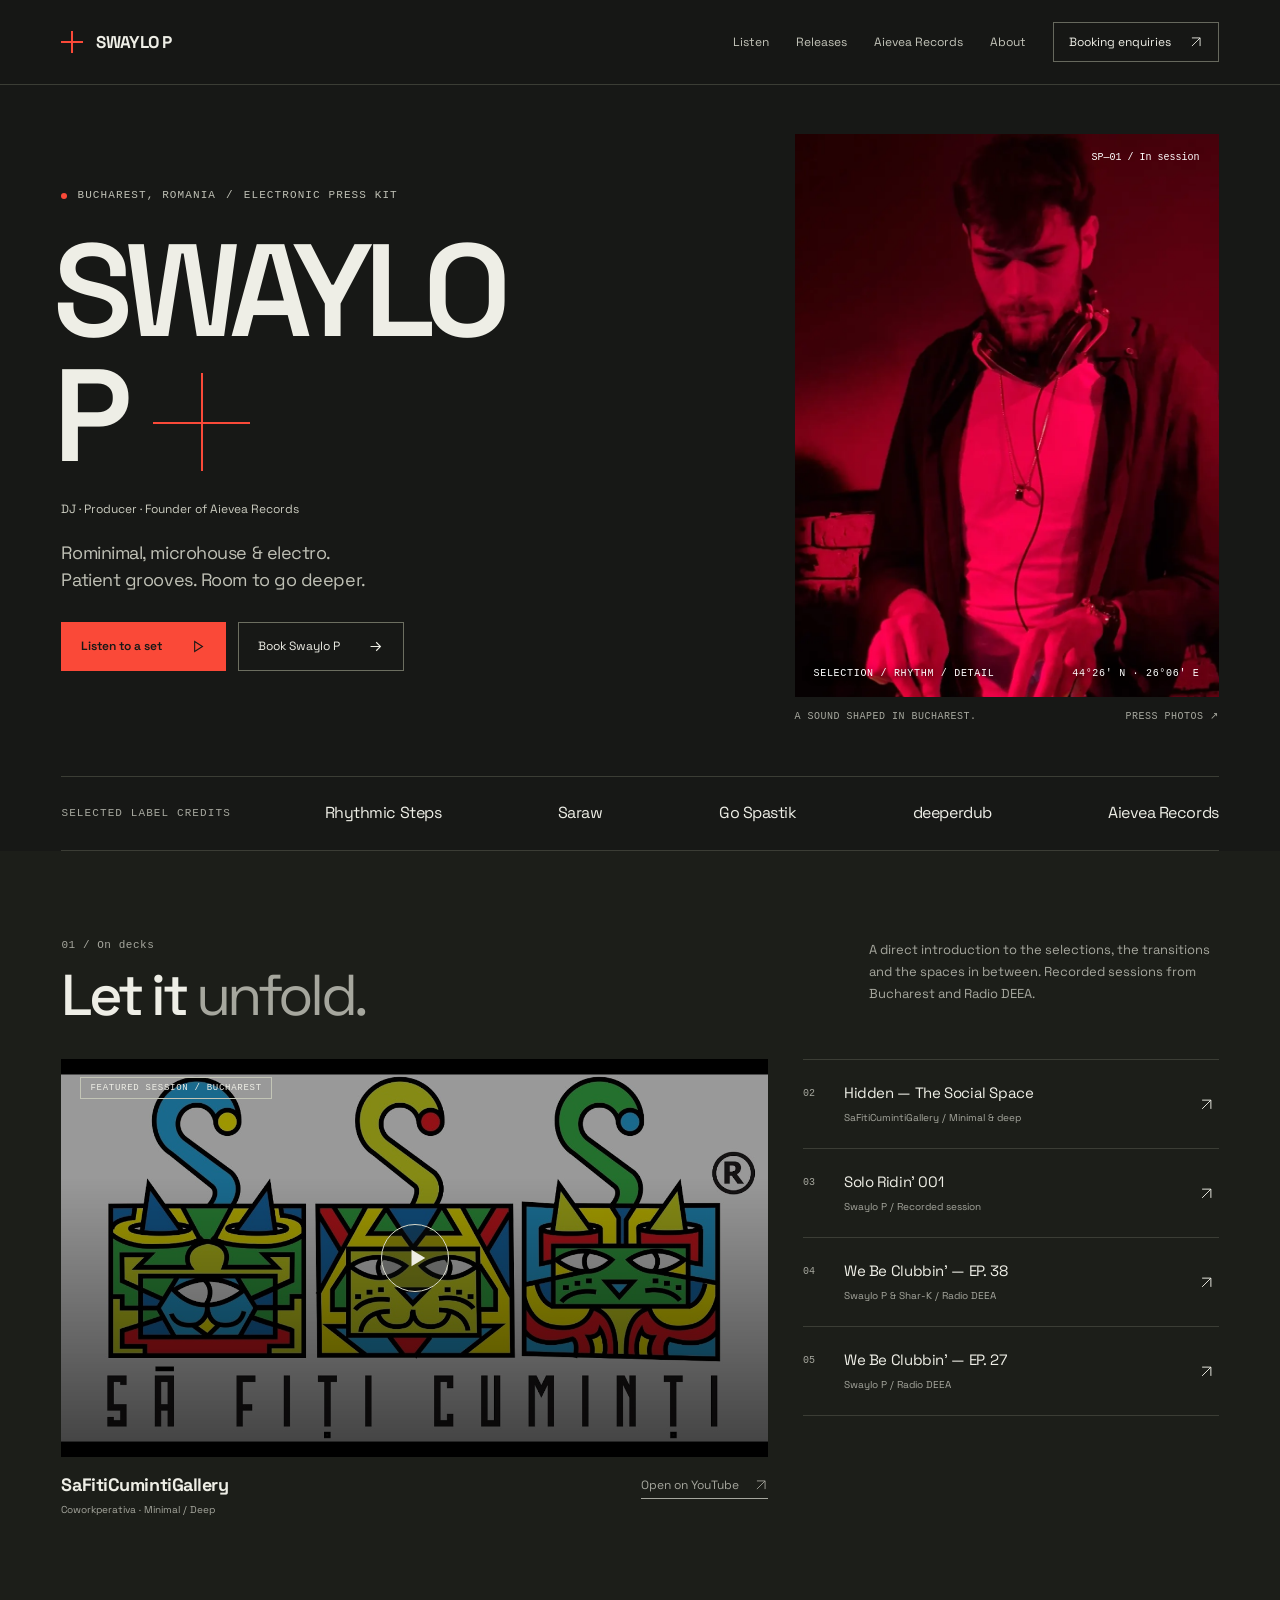
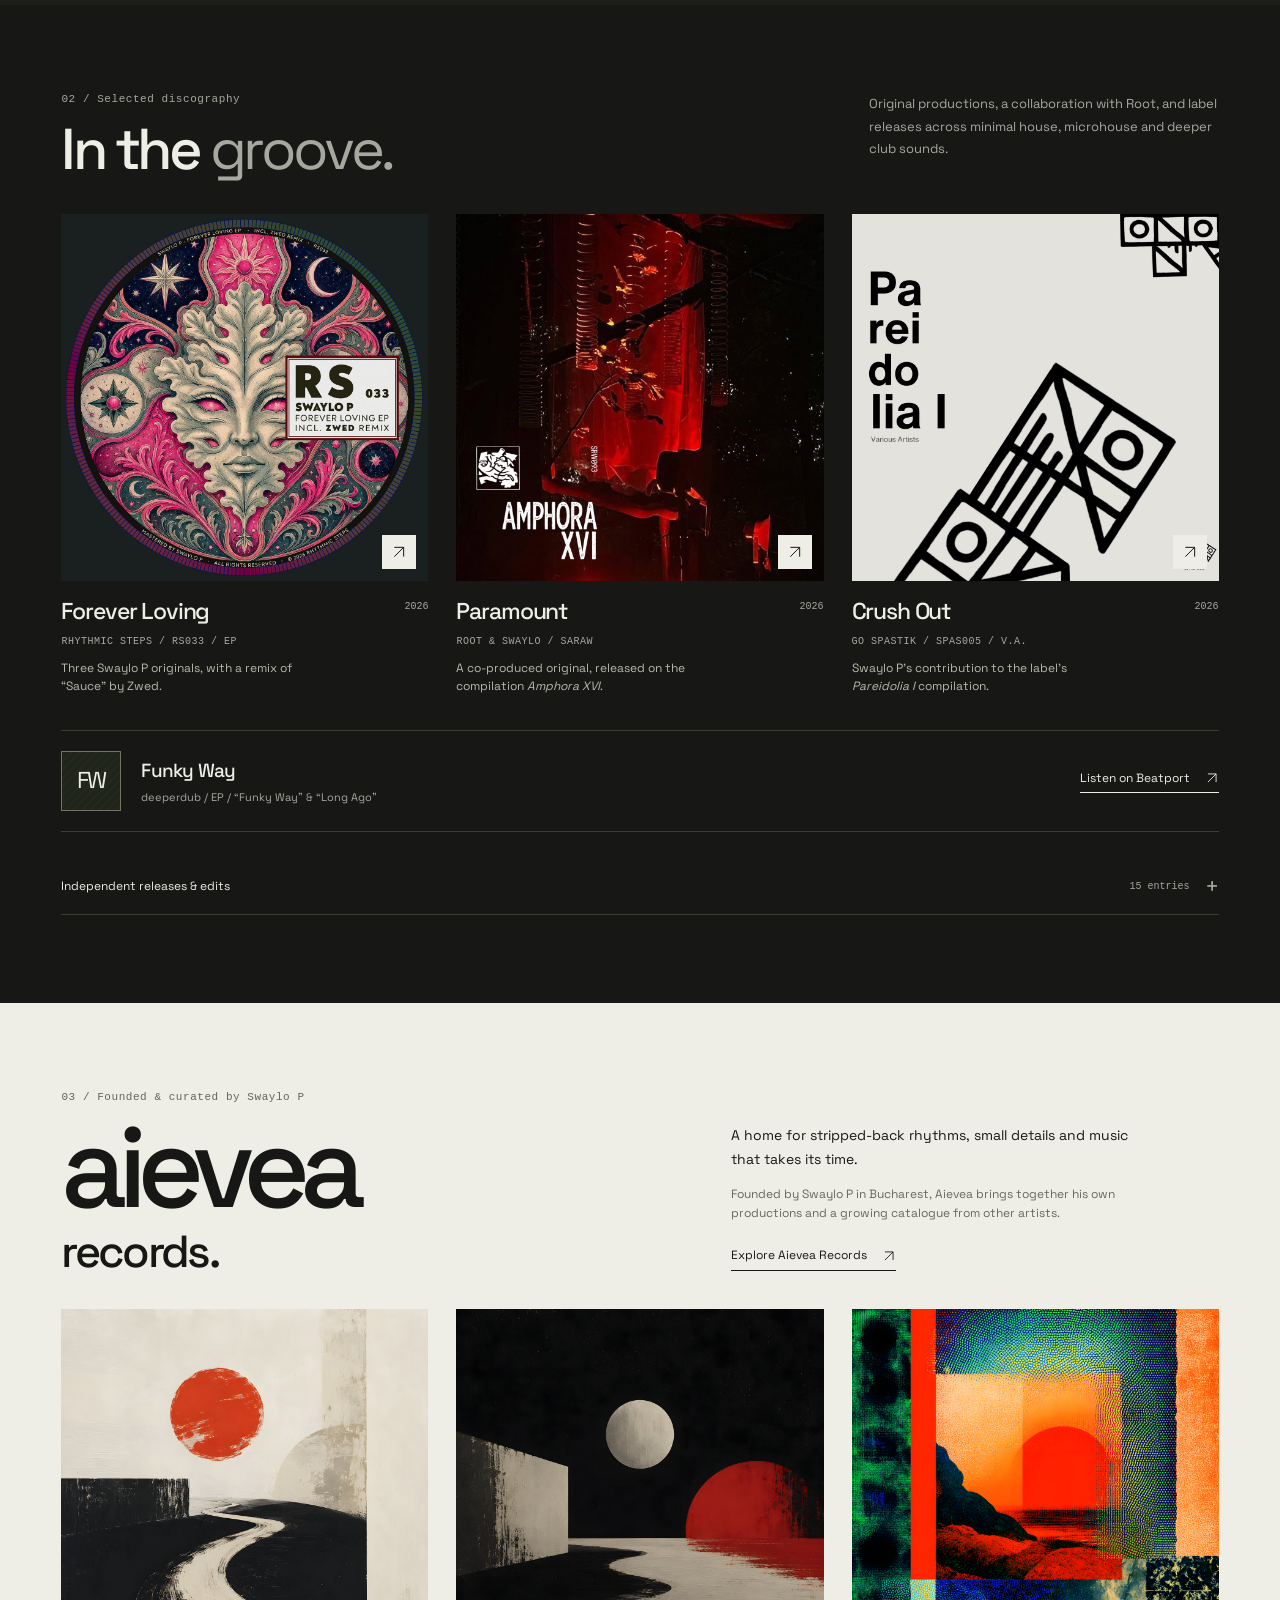
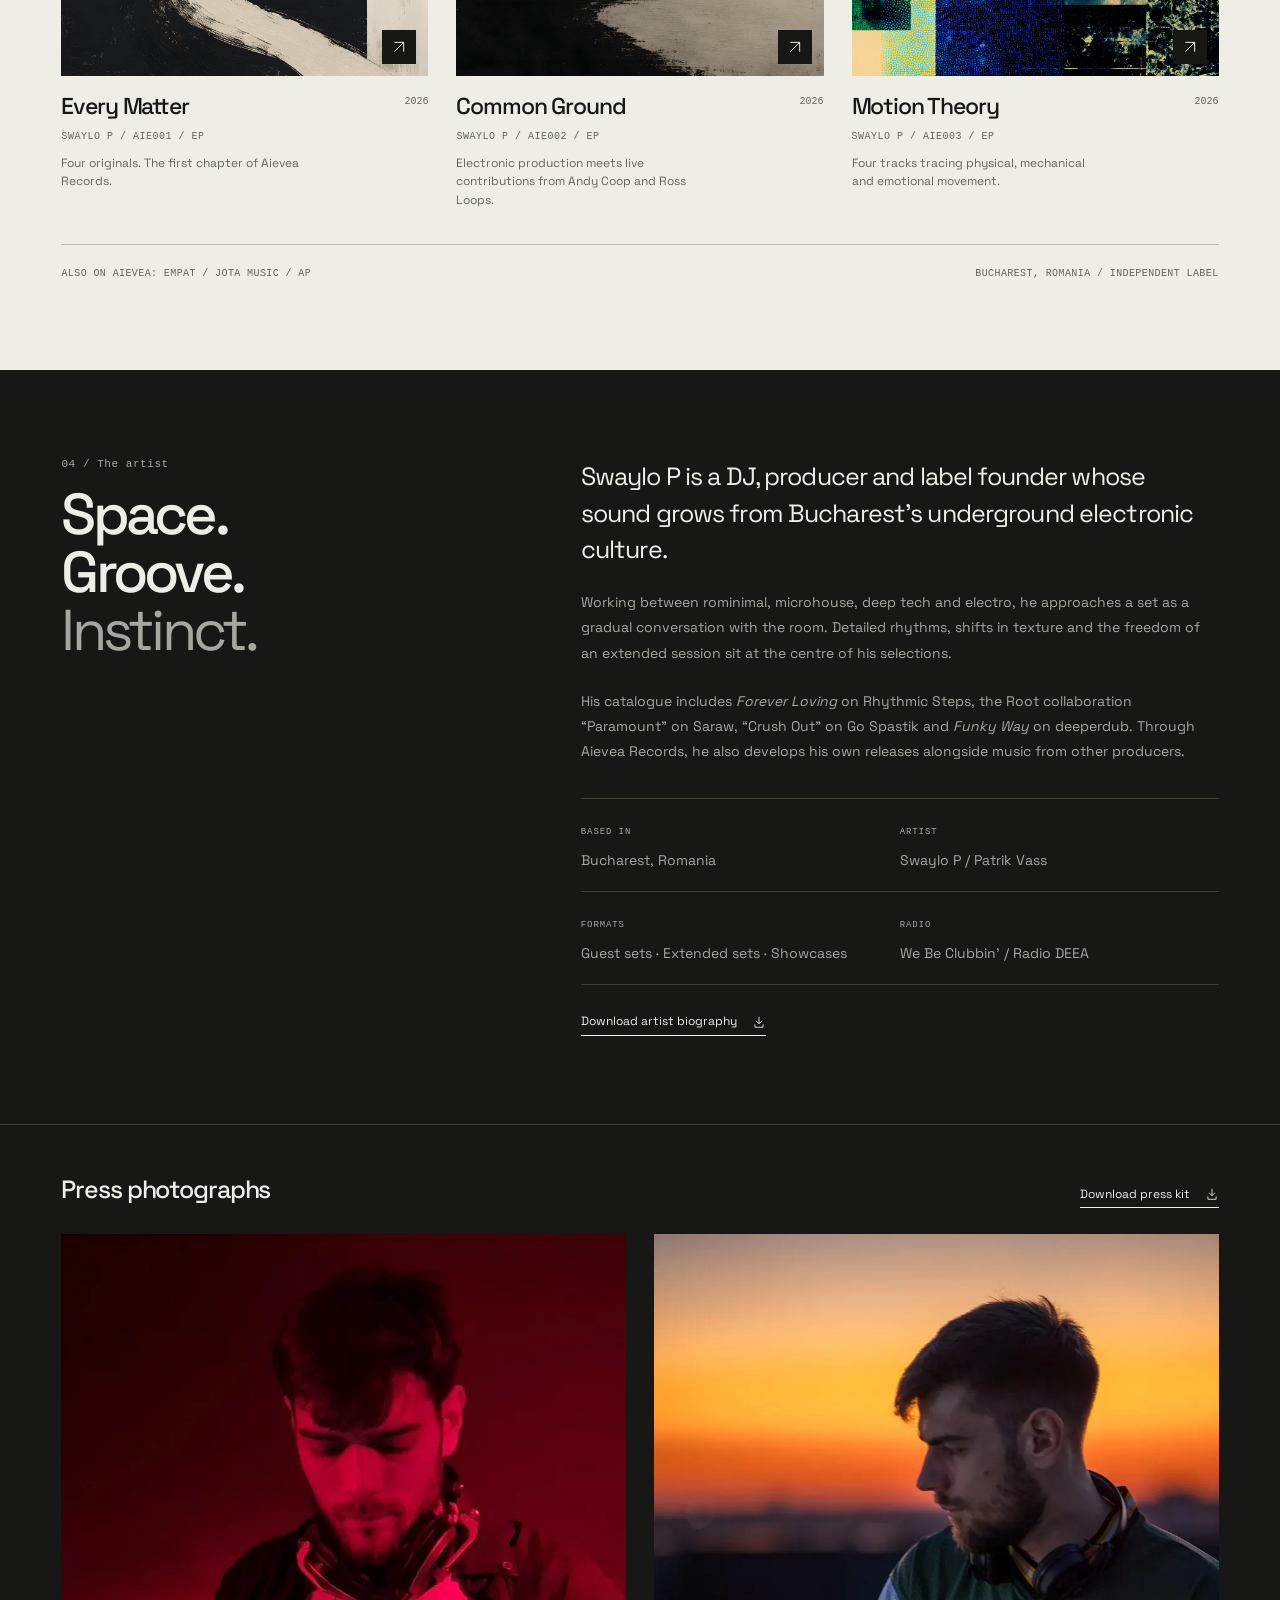
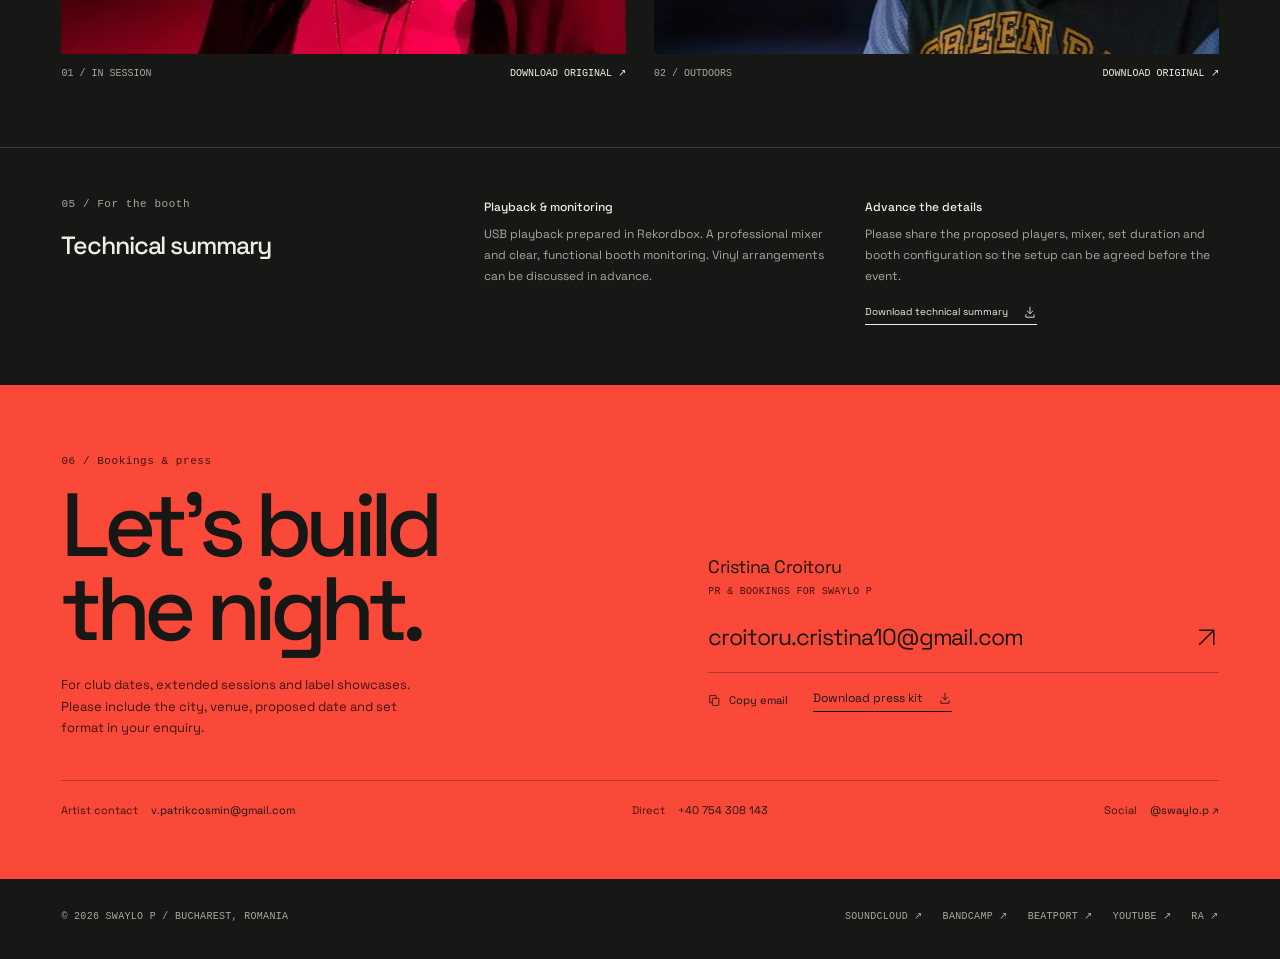
==== commit ffa73e9f: "Update index.html" ====
--- a/index.html
+++ b/index.html
@@ -58,7 +58,7 @@
     .hero{display:grid;grid-template-columns:minmax(0,1.3fr) minmax(0,.84fr);gap:clamp(35px,6vw,100px);padding-top:49px;padding-bottom:52px;align-items:center}
     .hero-topline{display:flex;align-items:center;gap:10px;color:#bfc0b5;margin-bottom:30px}
     .status-dot{width:6px;height:6px;background:var(--red);border-radius:50%;flex-shrink:0}
-    .hero h1{font-size:clamp(72px,10.25vw,154px);line-height:.86;letter-spacing:-.09em;font-weight:600;margin-left:-.065em}
+    .hero h1{font-size:clamp(72px,10.25vw,154px);line-height:.86;letter-spacing:-.07em;font-weight:600;margin-left:-.065em}
     .hero h1 span{display:block;margin-top:12px}
     .hero h1 .name-ending{display:flex;align-items:center;gap:30px}
     .hero-sigil{position:relative;width:clamp(55px,7.6vw,114px);height:clamp(55px,7.6vw,114px);display:block;margin-top:9px;flex-shrink:0}
@@ -95,9 +95,9 @@
     .set-layout{display:grid;grid-template-columns:minmax(0,1.7fr) minmax(0,1fr);gap:35px}
     .video-stage{position:relative;aspect-ratio:16/9;background:#2d3028;overflow:hidden}
     .video-stage .video-poster{width:100%;height:100%;object-fit:cover;filter:brightness(.62)}
-    .video-launch{position:absolute;inset:0;display:flex;align-items:center;justify-content:center;width:100%;border:0;background:transparent;color:var(--paper)}
+    .video-launch{position:absolute;z-index:1;inset:0;display:flex;align-items:center;justify-content:center;width:100%;border:0;background:transparent;color:var(--paper)}
     .video-launch::before{content:"";position:absolute;inset:0;background:linear-gradient(0deg,rgba(0,0,0,.58),transparent 70%)}
-    .play-icon{display:grid;place-items:center;width:68px;height:68px;border-radius:50%;border:1px solid #d7d9ca;background:rgba(23,24,22,.25);transition:background .18s,transform .18s}
+    .play-icon{position:relative;z-index:1;display:grid;place-items:center;width:68px;height:68px;border-radius:50%;border:1px solid #d7d9ca;background:rgba(23,24,22,.25);transition:background .18s,transform .18s}
     .play-icon svg{width:22px;height:22px;fill:currentColor;stroke:none;margin-left:4px}
     .video-launch:hover .play-icon{background:var(--red);border-color:var(--red);color:var(--ink);transform:scale(1.06)}
     .video-badge{position:absolute;top:18px;left:19px;border:1px solid #c3c5b6;padding:5px 9px;font:9px var(--mono);text-transform:uppercase;letter-spacing:.08em}
@@ -149,7 +149,7 @@
     .aievea .release:hover .release-overlay{background:var(--red);color:var(--ink)}
     .aievea-bottom{display:flex;gap:25px;justify-content:space-between;border-top:1px solid #b8bbad;margin-top:35px;padding-top:20px;font:10px/1.7 var(--mono);text-transform:uppercase;letter-spacing:.04em;color:#62675a}
     .about-grid{display:grid;grid-template-columns:.85fr 1.3fr;gap:clamp(35px,8vw,120px)}
-    .about-heading{position:sticky;top:120px;align-self:start}.about-heading .section-title{max-width:5ch}
+    .about-heading{position:sticky;top:120px;align-self:start}.about-heading .section-title{max-width:100%}
     .about-copy .lead{font-size:25px;line-height:1.45;letter-spacing:-.035em;color:var(--paper)}
     .about-copy p+p{margin-top:23px}.about-copy p:not(.lead){font-size:14px;color:var(--muted);line-height:1.8}
     .about-copy .text-link{margin-top:27px}
@@ -162,9 +162,9 @@
     .press-top h2{font-size:25px;letter-spacing:-.045em}
     .photo-grid{display:grid;grid-template-columns:1fr 1fr;gap:28px}
     .photo-button{display:block;padding:0;border:0;background:none;width:100%;overflow:hidden;text-align:left}
-    .press-photo{width:100%;height:340px;object-fit:cover;object-position:center 33%;transition:transform .45s}
+    .press-photo{width:100%;height:420px;object-fit:cover;object-position:50% 20%;transition:transform .45s}
     .photo-button:hover .press-photo{transform:scale(1.025)}
-    .photo-caption{display:flex;justify-content:space-between;gap:10px;margin-top:12px;color:var(--muted);font:10px var(--mono);text-transform:uppercase}
+    .photo-caption{display:flex;justify-content:space-between;flex-wrap:wrap;gap:6px 12px;margin-top:12px;color:var(--muted);font:10px/1.6 var(--mono);text-transform:uppercase}
     .photo-caption a{color:var(--paper)}
     .technical{border-top:1px solid var(--line);padding-top:50px;padding-bottom:60px}
     .technical-grid{display:grid;grid-template-columns:1fr 2fr;gap:55px}
@@ -185,6 +185,8 @@
     .copy-button:hover{text-decoration:underline}.copy-status{font-size:11px;min-height:18px;color:#42140f;margin-top:8px}
     .contact .text-link:hover{color:var(--ink);opacity:.7}
     .contact-secondary{border-top:1px solid #b83c2e;margin-top:42px;padding-top:21px;display:flex;justify-content:space-between;gap:20px;flex-wrap:wrap;font-size:11px}
+    .contact-secondary p{min-width:0;max-width:100%;overflow-wrap:anywhere}
+    .contact-secondary a{overflow-wrap:anywhere}
     .contact-secondary span{color:#42140f;margin-right:13px}
     .site-footer{display:flex;align-items:center;justify-content:space-between;gap:25px;padding-top:30px;padding-bottom:30px;color:var(--muted);font:10px/1.6 var(--mono);text-transform:uppercase;letter-spacing:.03em}
     .footer-links{display:flex;gap:20px;flex-wrap:wrap}
@@ -196,11 +198,28 @@
     .sr-only{position:absolute;width:1px;height:1px;padding:0;margin:-1px;overflow:hidden;clip:rect(0,0,0,0);white-space:nowrap;border:0}
     @media(min-width:1500px){.hero h1{font-size:154px}}
     @media(max-width:1080px){.desktop-nav{gap:18px}.hero{gap:35px}.hero h1{font-size:11vw}.hero-portrait{min-height:570px}.hero-description{font-size:16px}.section{padding-top:65px;padding-bottom:65px}.set-layout{grid-template-columns:1.5fr 1fr;gap:25px}.set-row{padding:18px 0;gap:10px}.set-name{font-size:13px}.release-grid{gap:20px}.release h3{font-size:20px}.contact-grid{gap:35px}.contact-email{font-size:20px}}
-    @media(max-width:800px){.header-inner{height:70px}.menu-toggle{display:flex}.desktop-nav{display:none;position:absolute;top:70px;left:0;right:0;background:var(--ink);padding:16px var(--gutter) 25px;border-bottom:1px solid var(--line);flex-wrap:wrap;gap:12px 26px}.desktop-nav.open{display:flex}.desktop-nav .nav-book{margin-left:auto}.hero{grid-template-columns:minmax(0,1.2fr) minmax(0,.85fr);gap:25px;padding-top:35px;padding-bottom:35px}.hero h1{font-size:11.8vw}.hero-topline{font-size:9px;margin-bottom:25px;gap:6px}.hero-role{font-size:10px;margin-top:24px}.hero-description{font-size:14px}.hero-actions{gap:9px;margin-top:23px}.hero-actions .button{font-size:11px;padding:10px 13px;gap:15px;min-height:43px}.hero-portrait{min-height:500px}.hero-image-wrap{min-height:450px}.photo-index,.portrait-label{font-size:8px}.portrait-label{left:12px;right:12px}.portrait-foot{font-size:8px}.label-strip{grid-template-columns:1fr;gap:13px;padding-top:20px;padding-bottom:20px}.label-links{font-size:14px;justify-content:flex-start;gap:12px 27px}.set-layout{grid-template-columns:1fr}.set-list{display:grid;grid-template-columns:1fr 1fr;gap:0 26px}.section-top{gap:25px}.section-intro{max-width:260px;font-size:12px}.release-note{font-size:11px}.release h3{font-size:18px}.release-credit{font-size:9px}.aievea-intro{gap:30px}.aievea-copy{font-size:12px}.aievea-copy p+p{font-size:11px}.about-grid{gap:40px;grid-template-columns:.75fr 1.3fr}.about-copy .lead{font-size:21px}.about-copy p:not(.lead){font-size:12px}.press-photo{height:300px}.technical-grid{grid-template-columns:1fr;gap:25px}.contact-grid{grid-template-columns:1fr;gap:42px}.contact h2{font-size:75px}.contact-intro{max-width:420px}.contact-email{font-size:27px}.contact-secondary{gap:15px}.site-footer{align-items:flex-start}}
-    @media(max-width:560px){html{scroll-padding-top:88px}.hero{grid-template-columns:1fr;gap:30px;padding-top:29px}.hero-topline{font-size:10px;margin-bottom:29px}.hero h1{font-size:clamp(76px,20vw,115px);line-height:.83}.hero h1 span{margin-top:8px}.hero h1 .name-ending{display:inline-flex;gap:21px}.hero-sigil{width:57px;height:57px;margin-top:6px}.hero-role{font-size:11px;margin-top:26px}.hero-description{font-size:16px;max-width:350px;margin-top:14px}.hero-actions{margin-top:24px}.hero-actions .button{font-size:11px;padding:11px 15px;gap:19px;min-height:46px}.hero-portrait{min-height:0;display:block}.hero-image-wrap{height:420px;min-height:0}.hero-portrait img{object-position:50% 45%}.portrait-label,.photo-index{font-size:9px}.portrait-foot{font-size:9px}.label-links{gap:10px 20px;font-size:14px}.label-strip .eyebrow{font-size:9px}.section{padding-top:53px;padding-bottom:53px}.section-top{display:block;margin-bottom:27px}.section-intro{margin-top:18px;max-width:340px}.section-title{font-size:43px}.section-index{font-size:10px;margin-bottom:14px}.video-bottom{left:15px;right:15px;bottom:15px}.video-bottom strong{font-size:16px}.video-bottom small{font-size:8px}.video-badge{left:13px;top:13px;font-size:8px}.play-icon{width:49px;height:49px}.play-icon svg{width:17px;height:17px}.video-caption{font-size:9px;align-items:start}.video-caption .text-link{font-size:9px;white-space:nowrap;gap:7px}.set-list{grid-template-columns:1fr}.set-row{padding:19px 0;gap:13px}.set-name{font-size:15px}.set-meta{font-size:10px}.release-grid{grid-template-columns:1fr;gap:32px}.release{display:grid;grid-template-columns:116px 1fr;gap:17px;align-items:start}.release-body{padding-top:2px}.release-heading{margin-top:0;align-items:start}.release h3{font-size:22px}.release-credit{font-size:9px;margin-top:7px}.release-note{font-size:11px;margin-top:10px}.release-overlay{width:26px;height:26px;right:7px;bottom:7px}.release-overlay svg{width:13px;height:13px}.release-year{font-size:9px}.release-extra{grid-template-columns:45px 1fr auto;gap:13px;margin-top:29px}.release-extra-mark{width:45px;height:45px;font-size:19px}.release-extra h3{font-size:18px}.release-extra p{font-size:10px}.release-extra .text-link{font-size:0;gap:0;border:0}.release-extra .text-link svg{width:20px;height:20px}.archive-links{grid-template-columns:1fr 1fr;gap:0 16px}.archive-links a{font-size:10px}.archive-count{font-size:9px}.aievea-intro{grid-template-columns:1fr;gap:28px}.aievea h2{font-size:94px}.aievea-copy{font-size:14px;max-width:100%}.aievea-copy p+p{font-size:12px}.aievea-copy .text-link{margin-top:18px}.aievea .release h3{font-size:21px}.aievea-bottom{display:block;font-size:9px}.aievea-bottom p+p{margin-top:8px}.about-grid{grid-template-columns:1fr;gap:29px}.about-heading{position:static}.about-heading .section-title{max-width:100%}.about-copy .lead{font-size:22px}.about-copy p:not(.lead){font-size:13px}.facts{margin-top:26px}.fact p{font-size:11px}.press-top{align-items:start}.press-top h2{font-size:23px}.press-top .text-link{font-size:10px;gap:8px}.photo-grid{gap:15px}.press-photo{height:250px;object-position:50% 27%}.photo-caption{font-size:8px;display:block;line-height:1.8}.photo-caption a{display:inline-block}.press-section{padding-bottom:45px}.technical{padding-top:35px;padding-bottom:45px}.tech-details{grid-template-columns:1fr;gap:24px}.contact{padding-top:52px;padding-bottom:35px}.contact h2{font-size:68px}.contact-intro{font-size:12px}.contact-grid{gap:33px}.contact-email{font-size:22px;letter-spacing:-.04em;margin-top:18px}.contact-email svg{width:20px;height:20px}.contact-secondary{font-size:10px;display:grid;gap:11px;margin-top:26px}.contact-secondary span{margin-right:8px}.site-footer{display:block;font-size:9px;padding-top:24px;padding-bottom:24px}.footer-links{margin-top:17px;gap:17px}.dialog-toolbar{padding:10px 12px}.photo-dialog img{max-height:78vh}}
-    @media(max-width:350px){:root{--gutter:17px}.hero-actions{display:grid}.hero-actions .button{min-width:220px}.hero h1{font-size:21vw}.contact-email{font-size:19px}.release{grid-template-columns:97px 1fr}.release h3{font-size:19px}}
+    @media(max-width:800px){.header-inner{height:auto;min-height:70px;padding-block:14px;flex-wrap:wrap;gap:12px}.menu-toggle{display:flex}.desktop-nav{display:none;position:absolute;top:100%;left:0;right:0;background:var(--ink);padding:16px var(--gutter) 25px;border-bottom:1px solid var(--line);flex-wrap:wrap;gap:12px 26px}.desktop-nav.open{display:flex}.desktop-nav .nav-book{margin-left:auto}.hero{grid-template-columns:minmax(0,1.2fr) minmax(0,.85fr);gap:25px;padding-top:35px;padding-bottom:35px}.hero h1{font-size:11.8vw}.hero-topline{font-size:9px;margin-bottom:25px;gap:6px}.hero-role{font-size:10px;margin-top:24px}.hero-description{font-size:14px}.hero-actions{gap:9px;margin-top:23px}.hero-actions .button{font-size:11px;padding:10px 13px;gap:15px;min-height:43px}.hero-portrait{min-height:500px}.hero-image-wrap{min-height:450px}.photo-index,.portrait-label{font-size:8px}.portrait-label{left:12px;right:12px}.portrait-foot{font-size:8px}.label-strip{grid-template-columns:1fr;gap:13px;padding-top:20px;padding-bottom:20px}.label-links{font-size:14px;justify-content:flex-start;gap:12px 27px}.set-layout{grid-template-columns:1fr}.set-list{display:grid;grid-template-columns:1fr 1fr;gap:0 26px}.section-top{gap:25px}.section-intro{max-width:260px;font-size:12px}.release-note{font-size:11px}.release h3{font-size:18px}.release-credit{font-size:9px}.aievea-intro{gap:30px}.aievea-copy{font-size:12px}.aievea-copy p+p{font-size:11px}.about-grid{gap:40px;grid-template-columns:.75fr 1.3fr}.about-copy .lead{font-size:21px}.about-copy p:not(.lead){font-size:12px}.press-photo{height:300px}.technical-grid{grid-template-columns:1fr;gap:25px}.contact-grid{grid-template-columns:1fr;gap:42px}.contact h2{font-size:75px}.contact-intro{max-width:420px}.contact-email{font-size:27px}.contact-secondary{gap:15px}.site-footer{align-items:flex-start}}
+    @media(max-width:700px){html{scroll-padding-top:88px}.hero{grid-template-columns:1fr;gap:30px;padding-top:29px}.hero-topline{font-size:10px;margin-bottom:29px}.hero h1{font-size:clamp(76px,20vw,115px);line-height:.83}.hero h1 span{margin-top:8px}.hero h1 .name-ending{display:flex;gap:21px}.hero-sigil{width:57px;height:57px;margin-top:6px}.hero-role{font-size:11px;margin-top:26px}.hero-description{font-size:16px;max-width:350px;margin-top:14px}.hero-actions{margin-top:24px}.hero-actions .button{font-size:11px;padding:11px 15px;gap:19px;min-height:46px}.hero-portrait{min-height:0;display:block}.hero-image-wrap{height:420px;min-height:0}.hero-portrait img{object-position:50% 45%}.portrait-label,.photo-index{font-size:9px}.portrait-foot{font-size:9px}.label-links{gap:10px 20px;font-size:14px}.label-strip .eyebrow{font-size:9px}.section{padding-top:53px;padding-bottom:53px}.section-top{display:block;margin-bottom:27px}.section-intro{margin-top:18px;max-width:340px}.section-title{font-size:43px}.section-index{font-size:10px;margin-bottom:14px}.video-bottom{left:15px;right:15px;bottom:15px}.video-bottom strong{font-size:16px}.video-bottom small{font-size:8px}.video-badge{left:13px;top:13px;font-size:8px}.play-icon{width:49px;height:49px}.play-icon svg{width:17px;height:17px}.video-caption{font-size:9px;align-items:start}.video-caption .text-link{font-size:9px;white-space:nowrap;gap:7px}.set-list{grid-template-columns:1fr}.set-row{padding:19px 0;gap:13px}.set-name{font-size:15px}.set-meta{font-size:10px}.release-grid{grid-template-columns:1fr;gap:32px}.release{display:grid;grid-template-columns:116px 1fr;gap:17px;align-items:start}.release-body{padding-top:2px}.release-heading{margin-top:0;align-items:start}.release h3{font-size:22px}.release-credit{font-size:9px;margin-top:7px}.release-note{font-size:11px;margin-top:10px}.release-overlay{width:26px;height:26px;right:7px;bottom:7px}.release-overlay svg{width:13px;height:13px}.release-year{font-size:9px}.release-extra{grid-template-columns:45px 1fr auto;gap:13px;margin-top:29px}.release-extra-mark{width:45px;height:45px;font-size:19px}.release-extra h3{font-size:18px}.release-extra p{font-size:10px}.release-extra .text-link{font-size:0;gap:0;border:0}.release-extra .text-link svg{width:20px;height:20px}.archive-links{grid-template-columns:1fr 1fr;gap:0 16px}.archive-links a{font-size:10px}.archive-count{font-size:9px}.aievea-intro{grid-template-columns:1fr;gap:28px}.aievea h2{font-size:94px}.aievea-copy{font-size:14px;max-width:100%}.aievea-copy p+p{font-size:12px}.aievea-copy .text-link{margin-top:18px}.aievea .release h3{font-size:21px}.aievea-bottom{display:block;font-size:9px}.aievea-bottom p+p{margin-top:8px}.about-grid{grid-template-columns:1fr;gap:29px}.about-heading{position:static}.about-heading .section-title{max-width:100%}.about-copy .lead{font-size:22px}.about-copy p:not(.lead){font-size:13px}.facts{margin-top:26px}.fact p{font-size:11px}.press-top{align-items:start}.press-top h2{font-size:23px}.press-top .text-link{font-size:10px;gap:8px}.photo-grid{gap:15px}.press-photo{height:250px;object-position:50% 20%}.photo-caption{font-size:9px;display:flex;flex-direction:column;align-items:flex-start;gap:4px;line-height:1.8}.photo-caption a{display:inline-block}.press-section{padding-bottom:45px}.technical{padding-top:35px;padding-bottom:45px}.tech-details{grid-template-columns:1fr;gap:24px}.contact{padding-top:52px;padding-bottom:35px}.contact h2{font-size:68px}.contact-intro{font-size:12px}.contact-grid{gap:33px}.contact-email{font-size:clamp(15px,5.1vw,22px);letter-spacing:-.04em;margin-top:18px;gap:10px}.contact-email svg{width:20px;height:20px}.contact-secondary{font-size:10px;display:grid;grid-template-columns:minmax(0,1fr);gap:11px;margin-top:26px}.contact-secondary span{margin-right:8px}.site-footer{display:block;font-size:9px;padding-top:24px;padding-bottom:24px}.footer-links{margin-top:17px;gap:17px}.dialog-toolbar{padding:10px 12px}.photo-dialog img{max-height:78vh}}
+    @media(max-width:350px){:root{--gutter:17px}.hero-actions{display:grid}.hero-actions .button{min-width:220px}.hero h1{font-size:21vw}.contact-email{font-size:16px}.release{grid-template-columns:97px 1fr}.release h3{font-size:19px}}
     @media(max-width:800px){.no-js .menu-toggle{display:none}.no-js .header-inner{height:auto;min-height:70px;padding-block:16px;flex-wrap:wrap;gap:14px}.no-js .desktop-nav{display:flex;position:static;width:100%;padding:0;border:0;gap:9px 20px}.no-js .desktop-nav .nav-book{margin-left:0}}
-    @media(max-width:560px){.hero-portrait img{object-position:50% 18%}}
+    @media(max-width:700px){.hero-portrait img{object-position:50% 18%}}
+    /* Keep text and portrait framing stable between layout breakpoints. */
+    .hero-copy,.release,.release-body,.contact-grid>div,.set-row>span,.about-grid>div{min-width:0}
+    .release-extra-mark{overflow-wrap:anywhere;line-height:1}
+    .hero h1,.aievea h2,.about-heading .section-title,.contact h2{max-width:100%;overflow-wrap:anywhere}
+    .hero-topline{flex-wrap:wrap;row-gap:4px}
+    .release-heading{flex-wrap:wrap;align-items:flex-start;row-gap:5px}
+    .release-heading h3{min-width:0;max-width:100%;overflow-wrap:anywhere}
+    .release-year{flex-shrink:0;white-space:nowrap;padding-top:3px}
+    .release-credit{overflow-wrap:anywhere}
+    .photo-grid figure:first-child .press-photo{object-position:50% 0%}
+    .press-top{flex-wrap:wrap;row-gap:12px}
+    .contact-email>span{min-width:0}
+    .video-caption{flex-wrap:wrap;align-items:flex-start;row-gap:12px}
+    .video-caption .session-details{min-width:0;flex:1 1 200px}
+    .video-caption .session-title{display:block;font-size:18px;line-height:1.4;letter-spacing:-.025em;color:var(--paper);overflow-wrap:anywhere}
+    .video-caption .session-location{display:block;font-size:10px;margin-top:5px}
+    .video-caption .text-link{flex-shrink:0;margin-top:4px}
     @media(prefers-reduced-motion:reduce){html{scroll-behavior:auto}*,*::before,*::after{transition:none!important;animation:none!important}}
     @media print{body{background:white;color:black;font-size:10pt}.site-header,.hero-actions,.video-launch,.video-stage,.set-list,.archive,.contact-actions,.footer-links,.photo-dialog,.video-caption,.skip-link{display:none!important}.container{padding-inline:0;max-width:100%}.hero{padding:0 0 20px;gap:30px;grid-template-columns:1.5fr 1fr}.hero h1{font-size:70pt}.hero-topline,.hero-role,.hero-description,.section-index,.section-intro,.release-credit,.release-note,.muted,.about-copy p:not(.lead){color:#444!important}.hero-portrait{min-height:300px}.hero-image-wrap{min-height:300px}.hero-role{font-size:9pt}.hero-description{font-size:11pt}.hero-sigil{width:50px;height:50px}.label-strip{padding-block:12px;border-color:#aaa}.label-links{font-size:10pt}.section{padding-block:25px;break-inside:avoid}.listening{background:white}.set-layout{display:none}.listening .section-top{margin:0}.listening .section-top::after{content:"Featured set: youtube.com/watch?v=b8NKJ09QazY";font-size:10pt}.section-title{font-size:28pt}.release-grid{gap:20px;grid-template-columns:repeat(3,1fr)}.release h3{font-size:14pt}.release-art{max-width:140px}.release-overlay{display:none}.release-extra{margin-top:15px;padding-block:10px}.aievea{background:white;border-top:1px solid #aaa;border-bottom:1px solid #aaa}.aievea h2{font-size:55pt}.aievea-intro{gap:25px}.aievea-copy{font-size:10pt}.about-heading{position:static}.about-copy .lead{font-size:15pt}.about-copy p:not(.lead){font-size:10pt}.facts{margin-top:15px}.press-section{break-inside:avoid;padding-block:25px}.press-photo{height:210px}.technical{padding-block:25px;break-inside:avoid}.contact{background:white;color:black;padding-block:25px;border-top:1px solid #aaa;break-inside:avoid}.contact h2{font-size:36pt}.contact-grid{grid-template-columns:1fr 1fr;gap:25px}.contact-intro,.contact-role,.contact-secondary span{color:#444}.contact-email{font-size:14pt;border-color:#aaa}.contact-secondary{margin-top:20px;border-color:#aaa}.site-footer{border-top:1px solid #aaa;color:#444;padding-block:12px}.button{display:none}a{text-decoration:none}img{break-inside:avoid}}
   </style>
@@ -267,10 +286,9 @@
               <a class="video-launch" id="video-launch" href="https://www.youtube.com/watch?v=b8NKJ09QazY" target="_blank" rel="noopener noreferrer" aria-label="Watch Swaylo P's featured set at Coworkperativa">
                 <span class="video-badge">Featured session / Bucharest</span>
                 <span class="play-icon" aria-hidden="true"><svg viewBox="0 0 24 24"><path d="m6 3 15 9-15 9Z"/></svg></span>
-                <span class="video-bottom"><span><strong>SaFitiCumintiGallery</strong><small>COWORKPERATIVA · MINIMAL / DEEP</small></span><span class="eyebrow" aria-hidden="true">Play ↗</span></span>
               </a>
             </div>
-            <div class="video-caption"><span>Music first. Take your time.</span><a class="text-link" href="https://www.youtube.com/watch?v=b8NKJ09QazY" target="_blank" rel="noopener noreferrer">Open on YouTube <svg aria-hidden="true" viewBox="0 0 24 24"><path d="M5 19 19 5M5 5h14v14"/></svg></a></div>
+            <div class="video-caption"><span class="session-details"><strong class="session-title">SaFiti<wbr>Cuminti<wbr>Gallery</strong><span class="session-location">Coworkperativa &middot; Minimal / Deep</span></span><a class="text-link" href="https://www.youtube.com/watch?v=b8NKJ09QazY" target="_blank" rel="noopener noreferrer">Open on YouTube <svg aria-hidden="true" viewBox="0 0 24 24"><path d="M5 19 19 5M5 5h14v14"/></svg></a></div>
           </div>
           <div class="set-list" aria-label="More recorded sets">
             <a class="set-row" href="https://www.youtube.com/watch?v=svvKjA2oFY4" target="_blank" rel="noopener noreferrer"><span class="set-number">02</span><span><span class="set-name">Hidden — The Social Space</span><span class="set-meta">SaFitiCumintiGallery / Minimal &amp; deep</span></span><svg aria-hidden="true" viewBox="0 0 24 24"><path d="M5 19 19 5M5 5h14v14"/></svg></a>
@@ -377,7 +395,7 @@
         <span class="section-index">06 / Bookings &amp; press</span>
         <div class="contact-grid">
           <div><h2 id="contact-heading">Let’s build<br>the night.</h2><p class="contact-intro">For club dates, extended sessions and label showcases. Please include the city, venue, proposed date and set format in your enquiry.</p></div>
-          <div><p class="contact-person">Cristina Croitoru</p><p class="contact-role">PR &amp; Bookings for Swaylo P</p><a class="contact-email" href="mailto:croitoru.cristina10@gmail.com?subject=Swaylo%20P%20%E2%80%94%20booking%20enquiry"><span>croitoru.cristina10@gmail.com</span><svg aria-hidden="true" viewBox="0 0 24 24"><path d="M5 19 19 5M5 5h14v14"/></svg></a><div class="contact-actions"><button class="copy-button" type="button" id="copy-email"><svg aria-hidden="true" viewBox="0 0 24 24"><rect x="8" y="8" width="12" height="13" rx="1"/><path d="M15 8V3H3v13h5"/></svg>Copy email</button><a class="text-link" href="press/swaylo-p-press-kit.zip" download>Download press kit <svg aria-hidden="true" viewBox="0 0 24 24"><path d="M12 3v12m-5-5 5 5 5-5M5 16v5h14v-5"/></svg></a></div><p class="copy-status" id="copy-status" role="status" aria-live="polite"></p></div>
+          <div><p class="contact-person">Cristina Croitoru</p><p class="contact-role">PR &amp; Bookings for Swaylo P</p><a class="contact-email" href="mailto:croitoru.cristina10@gmail.com?subject=Swaylo%20P%20%E2%80%94%20booking%20enquiry"><span>croitoru.cristina10<wbr>@gmail.com</span><svg aria-hidden="true" viewBox="0 0 24 24"><path d="M5 19 19 5M5 5h14v14"/></svg></a><div class="contact-actions"><button class="copy-button" type="button" id="copy-email"><svg aria-hidden="true" viewBox="0 0 24 24"><rect x="8" y="8" width="12" height="13" rx="1"/><path d="M15 8V3H3v13h5"/></svg>Copy email</button><a class="text-link" href="press/swaylo-p-press-kit.zip" download>Download press kit <svg aria-hidden="true" viewBox="0 0 24 24"><path d="M12 3v12m-5-5 5 5 5-5M5 16v5h14v-5"/></svg></a></div><p class="copy-status" id="copy-status" role="status" aria-live="polite"></p></div>
         </div>
         <div class="contact-secondary"><p><span>Artist contact</span><a href="mailto:v.patrikcosmin@gmail.com">v.patrikcosmin@gmail.com</a></p><p><span>Direct</span><a href="https://wa.me/40754308143" target="_blank" rel="noopener noreferrer">+40 754 308 143</a></p><p><span>Social</span><a href="https://www.instagram.com/swaylo.p/" target="_blank" rel="noopener noreferrer">@swaylo.p ↗</a></p></div>
       </div>
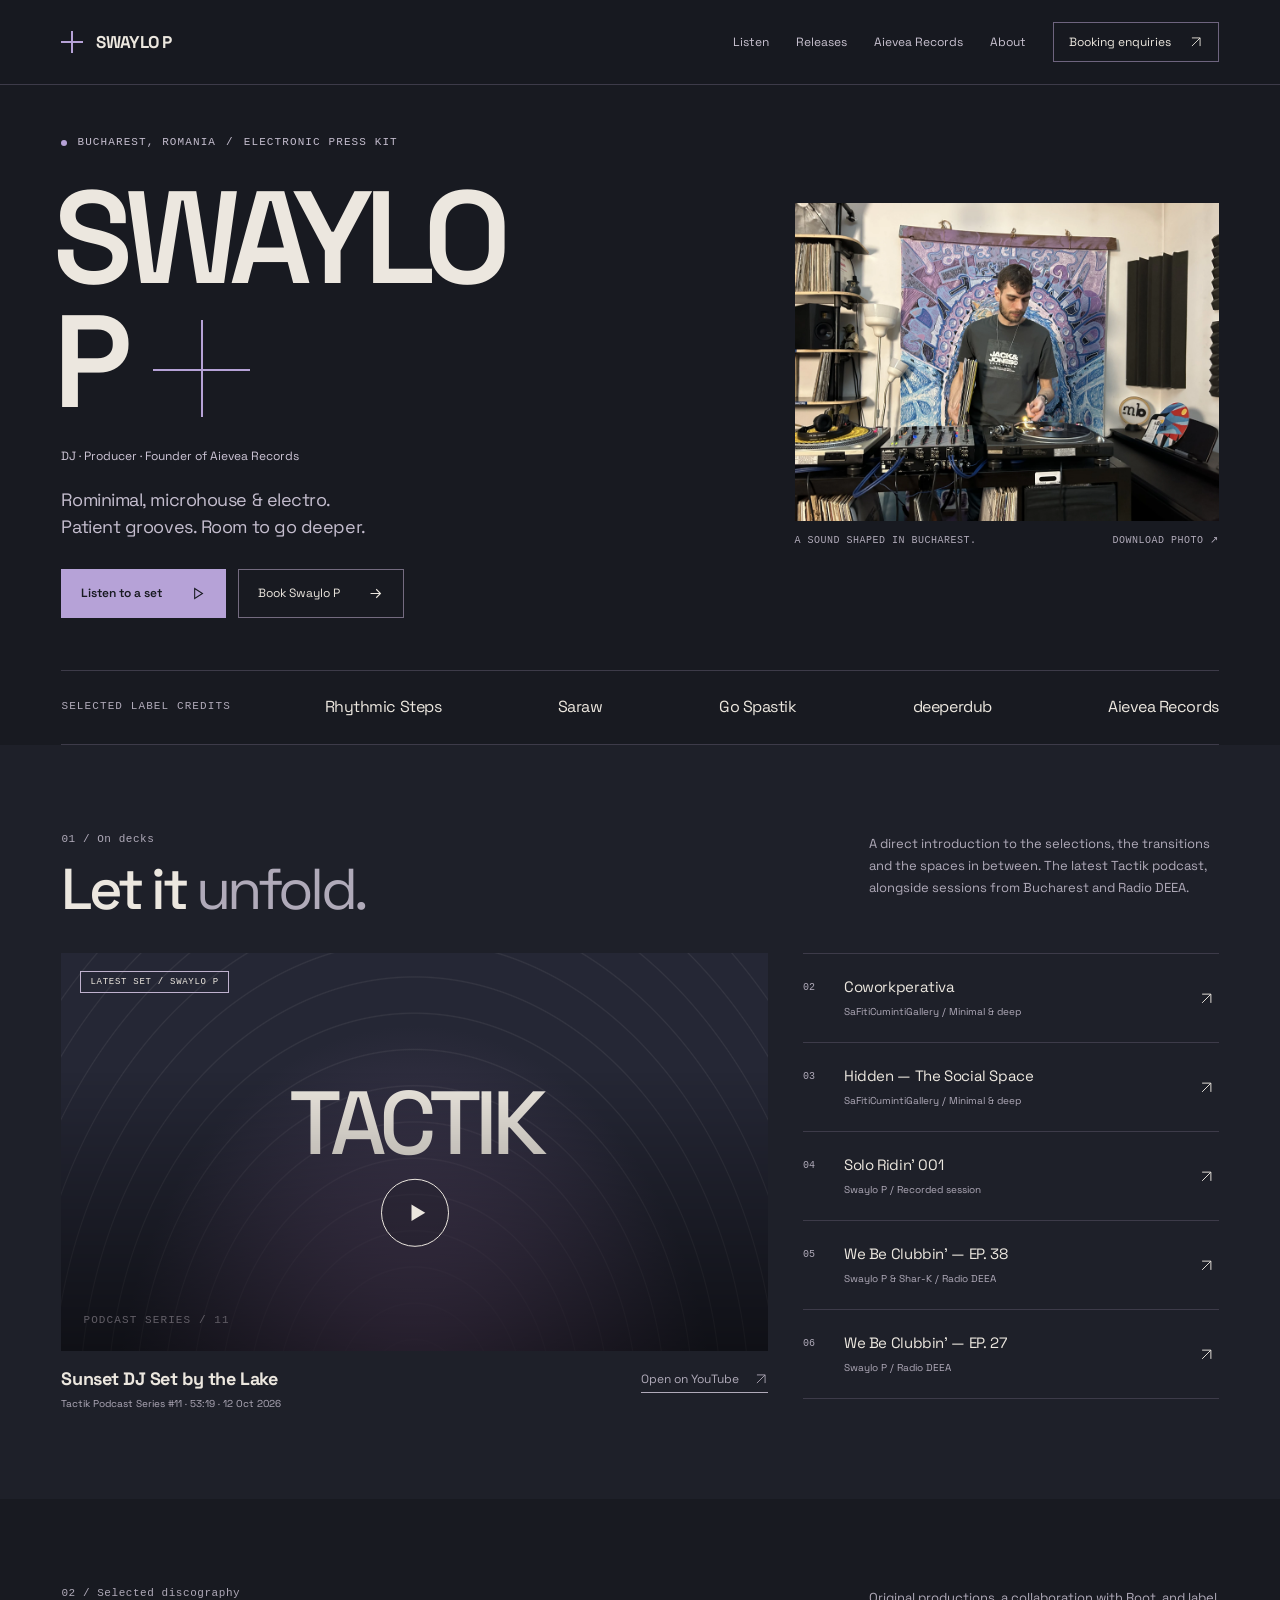
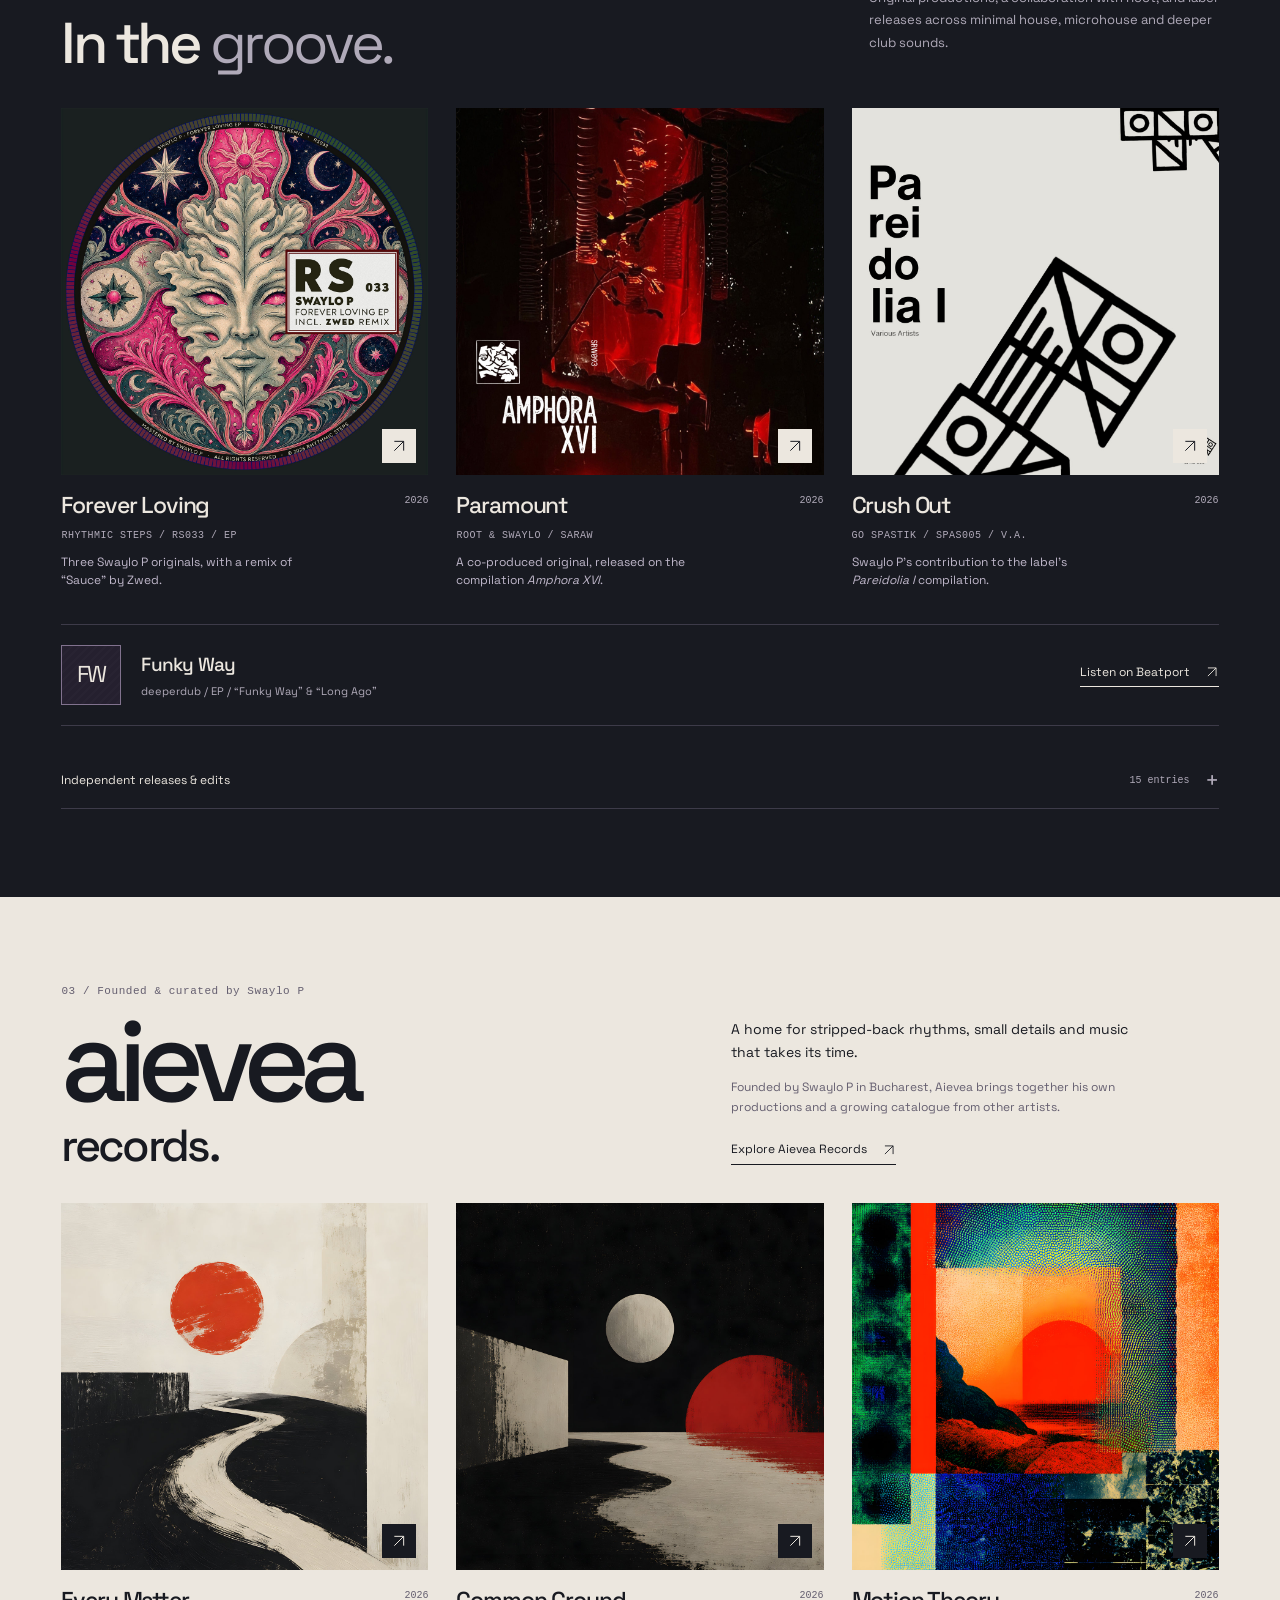
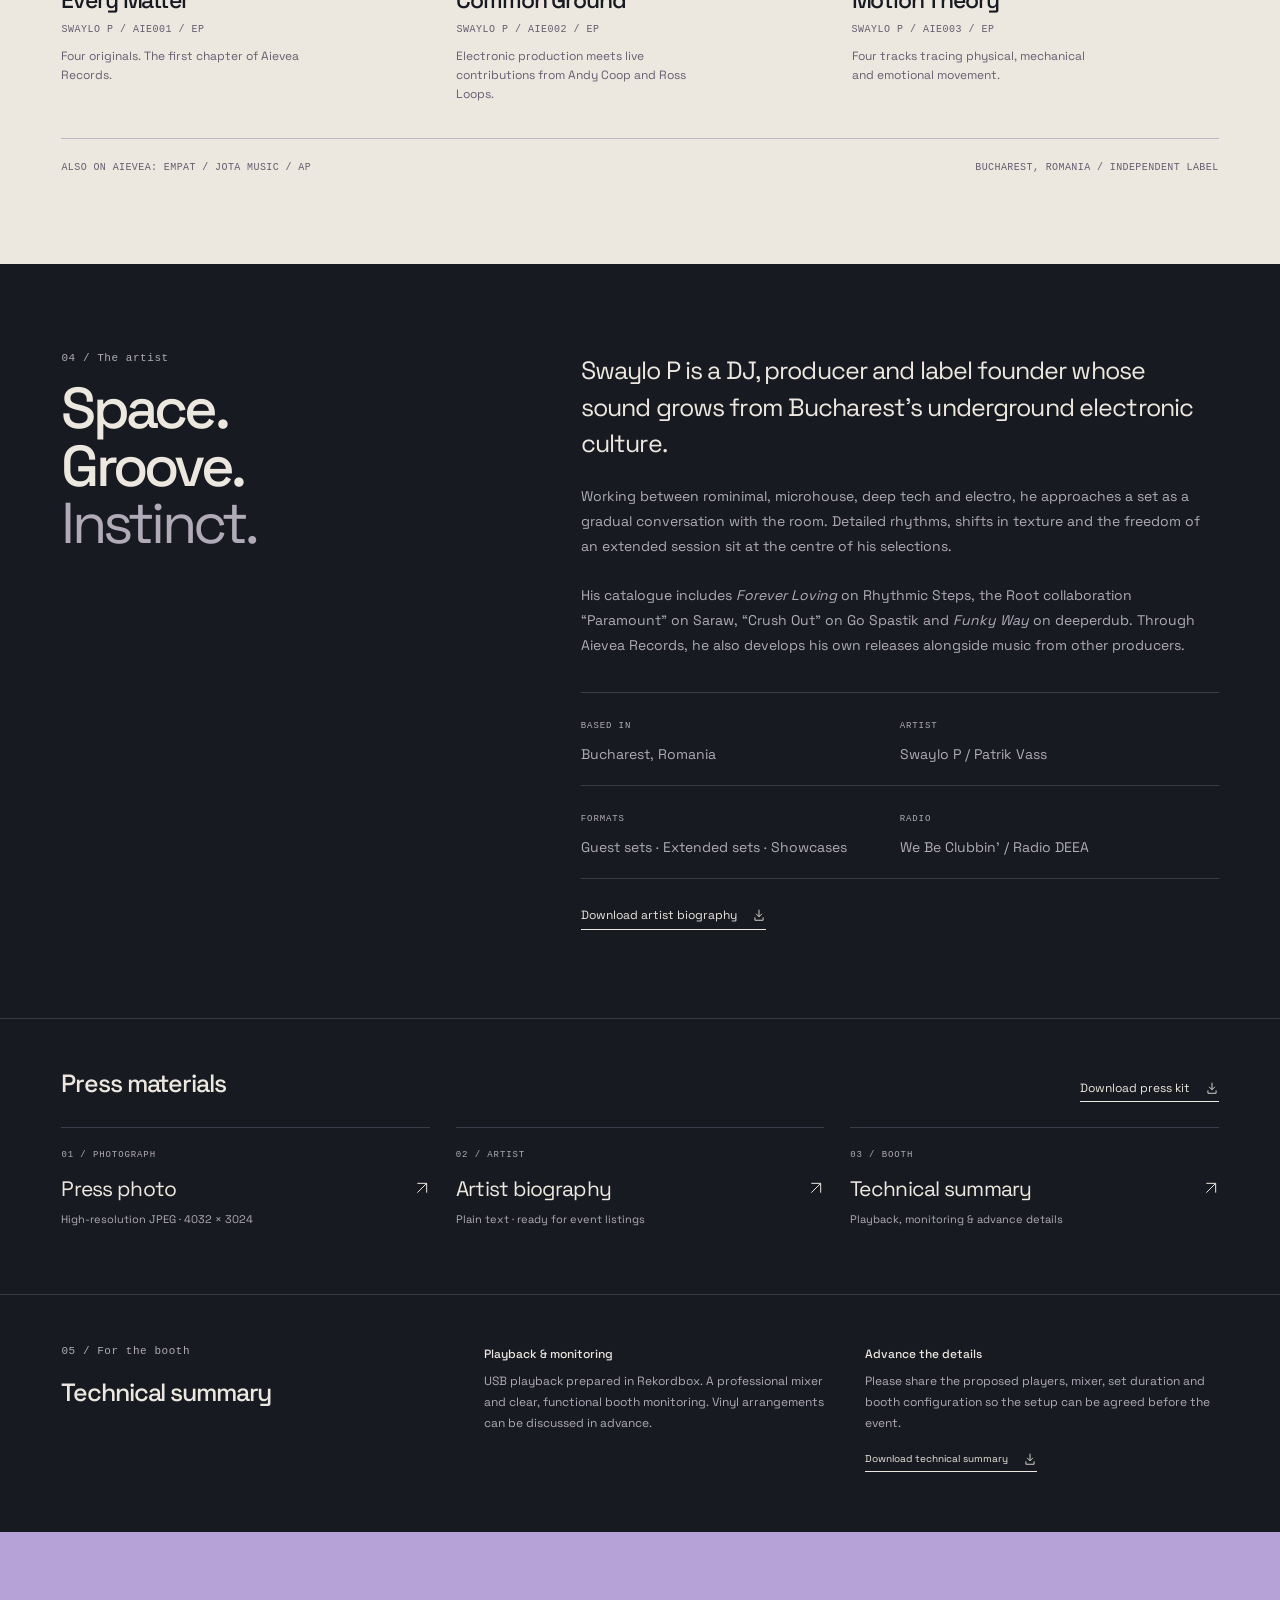
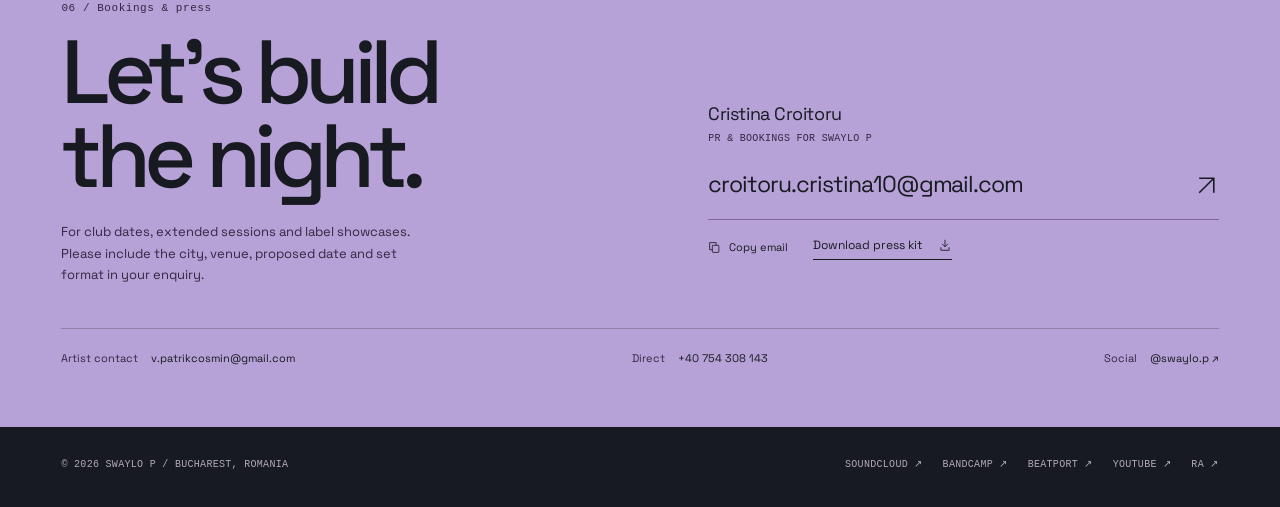
==== commit 0d8a2841: "Update EPK theme, portrait and featured Tactik set" ====
--- a/index.html
+++ b/index.html
@@ -3,7 +3,7 @@
 <head>
   <meta charset="utf-8">
   <meta name="viewport" content="width=device-width, initial-scale=1">
-  <meta name="theme-color" content="#171816">
+  <meta name="theme-color" content="#181a21">
   <script>document.documentElement.classList.replace('no-js', 'js');</script>
   <title>Swaylo P — DJ, Producer & Aievea Records Founder</title>
   <meta name="description" content="Swaylo P is a Bucharest-based DJ, producer and founder of Aievea Records. Explore selected sets, releases on Rhythmic Steps, Saraw and Go Spastik, and booking information.">
@@ -12,19 +12,19 @@
   <meta property="og:title" content="Swaylo P — Electronic Press Kit">
   <meta property="og:description" content="Bucharest. Rominimal, microhouse & electro. Selected music, Aievea Records and booking enquiries.">
   <meta property="og:url" content="https://swaylo-p.github.io/swaylo-p-epk/">
-  <meta property="og:image" content="https://swaylo-p.github.io/swaylo-p-epk/images/01.webp">
-  <meta property="og:image:alt" content="Swaylo P performing under red lighting">
+  <meta property="og:image" content="https://swaylo-p.github.io/swaylo-p-epk/images/swaylo-p-portrait.jpg">
+  <meta property="og:image:alt" content="Swaylo P playing vinyl at a turntable setup">
   <meta name="twitter:card" content="summary_large_image">
   <link rel="icon" href="images/favicon.svg" type="image/svg+xml">
   <link rel="preconnect" href="https://fonts.googleapis.com">
   <link rel="preconnect" href="https://fonts.gstatic.com" crossorigin>
   <link href="https://fonts.googleapis.com/css2?family=Space+Grotesk:wght@400;500;600;700&display=swap" rel="stylesheet">
   <style>
-    :root{--ink:#171816;--paper:#eeeee6;--white:#fafaf4;--red:#fa4938;--muted:#a6a79e;--line:#3b3d35;--paper-line:#cecec2;--gutter:clamp(22px,4.8vw,80px);--max:1440px;--mono:ui-monospace,SFMono-Regular,Consolas,monospace}
+    :root{--ink:#181a21;--paper:#ece7df;--white:#faf7f2;--accent:#b6a2d7;--muted:#b0aab9;--line:#3d3b49;--paper-line:#cfc5d1;--gutter:clamp(22px,4.8vw,80px);--max:1440px;--mono:ui-monospace,SFMono-Regular,Consolas,monospace}
     *,*::before,*::after{box-sizing:border-box}
     html{scroll-behavior:smooth;scroll-padding-top:95px}
     body{margin:0;background:var(--ink);color:var(--paper);font-family:"Space Grotesk",Arial,sans-serif;font-size:16px;line-height:1.55;-webkit-font-smoothing:antialiased}
-    ::selection{background:var(--red);color:var(--ink)}
+    ::selection{background:var(--accent);color:var(--ink)}
     a{color:inherit;text-decoration:none;text-underline-offset:5px}
     a:hover{text-decoration:underline}
     button,input{font:inherit}
@@ -35,49 +35,47 @@
     svg{display:block;width:20px;height:20px;fill:none;stroke:currentColor;stroke-width:1.5}
     h1,h2,h3,p,figure{margin:0}
     h1,h2,h3{font-weight:500}
-    button:focus-visible,a:focus-visible,summary:focus-visible{outline:2px solid var(--red);outline-offset:5px}
+    button:focus-visible,a:focus-visible,summary:focus-visible{outline:2px solid var(--accent);outline-offset:5px}
     .container{max-width:var(--max);margin-inline:auto;padding-inline:var(--gutter)}
     .eyebrow{font:11px/1.6 var(--mono);letter-spacing:.1em;text-transform:uppercase}
     .muted{color:var(--muted)}
-    .red{color:var(--red)}
+    .accent{color:var(--accent)}
     .skip-link{position:fixed;top:10px;left:12px;z-index:100;background:var(--paper);color:var(--ink);padding:10px 18px;transform:translateY(-160%)}
     .skip-link:focus{transform:none}
-    .site-header{position:sticky;top:0;z-index:30;background:rgba(23,24,22,.97);border-bottom:1px solid var(--line)}
+    .site-header{position:sticky;top:0;z-index:30;background:rgba(24,26,33,.97);border-bottom:1px solid var(--line)}
     .header-inner{height:84px;display:flex;align-items:center;justify-content:space-between;gap:30px}
     .wordmark{display:flex;align-items:center;gap:13px;font-size:17px;letter-spacing:-.04em;font-weight:700;white-space:nowrap}
     .wordmark:hover{text-decoration:none}
     .cross{width:22px;height:22px;position:relative;display:inline-block;flex-shrink:0}
-    .cross::before,.cross::after{content:"";position:absolute;background:var(--red)}
+    .cross::before,.cross::after{content:"";position:absolute;background:var(--accent)}
     .cross::before{width:100%;height:2px;left:0;top:10px}.cross::after{height:100%;width:2px;left:10px;top:0}
     .desktop-nav{display:flex;align-items:center;gap:27px;font-size:12px}
-    .desktop-nav a{padding:10px 0;color:#c4c5ba}
+    .desktop-nav a{padding:10px 0;color:#cac3d2}
     .desktop-nav a:hover{color:var(--white)}
-    .desktop-nav .nav-book{color:var(--paper);border:1px solid #66685d;padding:10px 15px;display:flex;align-items:center;gap:18px}
+    .desktop-nav .nav-book{color:var(--paper);border:1px solid #6e647e;padding:10px 15px;display:flex;align-items:center;gap:18px}
     .nav-book svg{width:14px;height:14px}
     .menu-toggle{display:none;background:none;border:1px solid var(--line);padding:9px 12px;align-items:center;gap:15px;font-size:12px}
     .hero{display:grid;grid-template-columns:minmax(0,1.3fr) minmax(0,.84fr);gap:clamp(35px,6vw,100px);padding-top:49px;padding-bottom:52px;align-items:center}
-    .hero-topline{display:flex;align-items:center;gap:10px;color:#bfc0b5;margin-bottom:30px}
-    .status-dot{width:6px;height:6px;background:var(--red);border-radius:50%;flex-shrink:0}
+    .hero-topline{display:flex;align-items:center;gap:10px;color:#c4bdce;margin-bottom:30px}
+    .status-dot{width:6px;height:6px;background:var(--accent);border-radius:50%;flex-shrink:0}
     .hero h1{font-size:clamp(72px,10.25vw,154px);line-height:.86;letter-spacing:-.07em;font-weight:600;margin-left:-.065em}
     .hero h1 span{display:block;margin-top:12px}
     .hero h1 .name-ending{display:flex;align-items:center;gap:30px}
     .hero-sigil{position:relative;width:clamp(55px,7.6vw,114px);height:clamp(55px,7.6vw,114px);display:block;margin-top:9px;flex-shrink:0}
-    .hero-sigil::before,.hero-sigil::after{content:"";position:absolute;background:var(--red)}
+    .hero-sigil::before,.hero-sigil::after{content:"";position:absolute;background:var(--accent)}
     .hero-sigil::before{height:2px;width:100%;top:50%;left:0}.hero-sigil::after{width:2px;height:100%;left:50%;top:0}
-    .hero-role{font-size:12px;margin-top:28px;color:#cbccc0}
-    .hero-description{max-width:390px;font-size:18px;line-height:1.5;letter-spacing:-.025em;margin-top:20px;color:#bfc0b5}
+    .hero-role{font-size:12px;margin-top:28px;color:#cfc7d8}
+    .hero-description{max-width:390px;font-size:18px;line-height:1.5;letter-spacing:-.025em;margin-top:20px;color:#c4bdce}
     .hero-actions{display:flex;flex-wrap:wrap;gap:12px;margin-top:29px}
-    .button{display:inline-flex;align-items:center;justify-content:space-between;gap:27px;border:1px solid #6c6e60;min-height:49px;padding:12px 19px;font-size:12px;background:transparent;color:var(--paper);transition:background .18s,color .18s,border-color .18s}
+    .button{display:inline-flex;align-items:center;justify-content:space-between;gap:27px;border:1px solid #746b80;min-height:49px;padding:12px 19px;font-size:12px;background:transparent;color:var(--paper);transition:background .18s,color .18s,border-color .18s}
     .button:hover{text-decoration:none;background:var(--paper);border-color:var(--paper);color:var(--ink)}
-    .button.primary{background:var(--red);color:var(--ink);border-color:var(--red);font-weight:600}
+    .button.primary{background:var(--accent);color:var(--ink);border-color:var(--accent);font-weight:600}
     .button.primary:hover{background:var(--paper);border-color:var(--paper)}
     .button svg{width:17px;height:17px}
-    .hero-portrait{position:relative;align-self:stretch;min-height:590px;margin-top:0;display:flex;flex-direction:column}
-    .hero-image-wrap{position:relative;flex:1;overflow:hidden;min-height:500px;background:#3a0a0c}
-    .hero-portrait img{position:absolute;inset:0;width:100%;height:100%;object-fit:cover;object-position:50% 18%}
-    .portrait-label{position:absolute;bottom:18px;left:19px;right:19px;display:flex;justify-content:space-between;color:#fff;font:10px var(--mono);text-transform:uppercase;letter-spacing:.07em;text-shadow:0 1px 8px #000}
-    .photo-index{position:absolute;top:18px;right:19px;color:#fff;font:10px var(--mono)}
-    .portrait-foot{display:flex;justify-content:space-between;align-items:center;gap:12px;padding-top:12px;color:var(--muted);font:10px/1.5 var(--mono);text-transform:uppercase;letter-spacing:.05em}
+    .hero-portrait{position:relative;align-self:center;min-width:0;margin-top:0;display:flex;flex-direction:column}
+    .hero-image-wrap{position:relative;overflow:hidden;aspect-ratio:4/3;background:#2b2d3a}
+    .hero-portrait img{display:block;width:100%;height:auto}
+    .portrait-foot{display:flex;flex-wrap:wrap;justify-content:space-between;align-items:center;gap:12px;padding-top:12px;color:var(--muted);font:10px/1.5 var(--mono);text-transform:uppercase;letter-spacing:.05em}
     .portrait-foot svg{width:12px;height:12px}
     .label-strip{border-top:1px solid var(--line);border-bottom:1px solid var(--line);display:grid;grid-template-columns:1fr 4fr;align-items:center;gap:40px;padding-top:24px;padding-bottom:24px}
     .label-links{display:flex;align-items:center;justify-content:space-between;flex-wrap:wrap;gap:13px 24px;font-size:16px;letter-spacing:-.03em}
@@ -90,42 +88,47 @@
     .section-index{font:11px var(--mono);letter-spacing:.05em;display:block;margin-bottom:16px;color:var(--muted)}
     .text-link{font-size:12px;display:inline-flex;align-items:center;gap:15px;border-bottom:1px solid currentColor;padding-bottom:4px}
     .text-link svg{width:14px;height:14px}
-    .text-link:hover{text-decoration:none;color:var(--red)}
-    .listening{background:#1c1e19}
+    .text-link:hover{text-decoration:none;color:var(--accent)}
+    .listening{background:#1e2029}
     .set-layout{display:grid;grid-template-columns:minmax(0,1.7fr) minmax(0,1fr);gap:35px}
-    .video-stage{position:relative;aspect-ratio:16/9;background:#2d3028;overflow:hidden}
-    .video-stage .video-poster{width:100%;height:100%;object-fit:cover;filter:brightness(.62)}
+    .video-stage{position:relative;aspect-ratio:16/9;background:#2b2d3a;overflow:hidden}
+    .video-stage .video-poster{position:absolute;inset:0}
+    .set-cover{display:flex;flex-direction:column;align-items:center;justify-content:center;gap:12px;overflow:hidden;background:radial-gradient(ellipse at 50% 120%,#655075 0,transparent 60%),repeating-radial-gradient(ellipse at 50% 115%,transparent 0,transparent 26px,rgba(236,231,223,.08) 27px,transparent 28px),#252735}
+    .set-cover-name{font-size:clamp(36px,7vw,96px);font-weight:500;letter-spacing:-.075em;line-height:1;color:var(--paper);transform:translateY(-28px)}
+    .set-cover-episode{position:absolute;bottom:22px;left:22px;color:#c9c1d3;font:clamp(8px,.9vw,11px)/1.5 var(--mono);letter-spacing:.1em}
+    .set-cover+.video-launch .play-icon{transform:translateY(clamp(34px,calc(3.5vw + 16px),72px))}
+    .set-cover+.video-launch:hover .play-icon{transform:translateY(clamp(34px,calc(3.5vw + 16px),72px)) scale(1.06)}
     .video-launch{position:absolute;z-index:1;inset:0;display:flex;align-items:center;justify-content:center;width:100%;border:0;background:transparent;color:var(--paper)}
     .video-launch::before{content:"";position:absolute;inset:0;background:linear-gradient(0deg,rgba(0,0,0,.58),transparent 70%)}
-    .play-icon{position:relative;z-index:1;display:grid;place-items:center;width:68px;height:68px;border-radius:50%;border:1px solid #d7d9ca;background:rgba(23,24,22,.25);transition:background .18s,transform .18s}
+    .play-icon{position:relative;z-index:1;display:grid;place-items:center;width:68px;height:68px;border-radius:50%;border:1px solid #ece7df;background:rgba(24,26,33,.25);transition:background .18s,transform .18s}
     .play-icon svg{width:22px;height:22px;fill:currentColor;stroke:none;margin-left:4px}
-    .video-launch:hover .play-icon{background:var(--red);border-color:var(--red);color:var(--ink);transform:scale(1.06)}
-    .video-badge{position:absolute;top:18px;left:19px;border:1px solid #c3c5b6;padding:5px 9px;font:9px var(--mono);text-transform:uppercase;letter-spacing:.08em}
+    .video-launch:hover .play-icon{background:var(--accent);border-color:var(--accent);color:var(--ink);transform:scale(1.06)}
+    .video-badge{position:absolute;top:18px;left:19px;border:1px solid #bfb2ce;padding:5px 9px;font:9px var(--mono);text-transform:uppercase;letter-spacing:.08em}
     .video-bottom{position:absolute;left:23px;right:23px;bottom:22px;display:flex;justify-content:space-between;gap:15px;align-items:end;text-align:left}
-    .video-bottom strong{display:block;font-size:21px;font-weight:500;letter-spacing:-.04em}.video-bottom small{font-size:10px;letter-spacing:.04em;color:#d3d5c6}
+    .video-bottom strong{display:block;font-size:21px;font-weight:500;letter-spacing:-.04em}.video-bottom small{font-size:10px;letter-spacing:.04em;color:#d8cfdf}
     .video-stage iframe{position:absolute;width:100%;height:100%;border:0;inset:0}
     .video-caption{display:flex;justify-content:space-between;align-items:center;gap:15px;margin-top:15px;font-size:11px;color:var(--muted)}
     .set-list{border-top:1px solid var(--line)}
     .set-row{display:grid;grid-template-columns:25px 1fr 20px;gap:16px;padding:23px 0;border-bottom:1px solid var(--line);align-items:center}
-    .set-row:hover{text-decoration:none}.set-row:hover .set-name{color:var(--red)}
+    .set-row:hover{text-decoration:none}.set-row:hover .set-name{color:var(--accent)}
     .set-number{font:10px var(--mono);color:var(--muted);align-self:start;padding-top:5px}
     .set-name{display:block;font-size:15px;line-height:1.3;letter-spacing:-.025em;transition:color .18s}
     .set-meta{display:block;color:var(--muted);font-size:10px;margin-top:7px}
     .set-row svg{width:15px;height:15px}
     .release-grid{display:grid;grid-template-columns:repeat(3,minmax(0,1fr));gap:28px}
     .release:hover{text-decoration:none}
-    .release-art{overflow:hidden;background:#282b23;position:relative;aspect-ratio:1}
+    .release-art{overflow:hidden;background:#2b2b39;position:relative;aspect-ratio:1}
     .release-art img{width:100%;height:100%;object-fit:cover;transition:transform .45s}
     .release:hover .release-art img{transform:scale(1.035)}
     .release-overlay{position:absolute;right:12px;bottom:12px;background:var(--paper);color:var(--ink);width:34px;height:34px;display:grid;place-items:center;transition:background .18s}
-    .release-overlay svg{width:16px;height:16px}.release:hover .release-overlay{background:var(--red)}
+    .release-overlay svg{width:16px;height:16px}.release:hover .release-overlay{background:var(--accent)}
     .release-heading{display:flex;align-items:baseline;justify-content:space-between;gap:10px;margin-top:17px}
     .release h3{font-size:23px;letter-spacing:-.05em;line-height:1.2}
     .release-year{font:10px var(--mono);color:var(--muted)}
     .release-credit{font:10px/1.5 var(--mono);text-transform:uppercase;letter-spacing:.05em;color:var(--muted);margin-top:8px}
-    .release-note{font-size:12px;color:#b6b9aa;margin-top:10px;max-width:32ch}
+    .release-note{font-size:12px;color:#c0b8cb;margin-top:10px;max-width:32ch}
     .release-extra{display:grid;grid-template-columns:60px 1fr auto;gap:20px;align-items:center;margin-top:34px;padding:20px 0;border-top:1px solid var(--line);border-bottom:1px solid var(--line)}
-    .release-extra-mark{height:60px;width:60px;border:1px solid #707461;display:grid;place-items:center;font-size:23px;letter-spacing:-.08em;background:repeating-linear-gradient(135deg,#24291e,#24291e 2px,#20241a 2px,#20241a 6px)}
+    .release-extra-mark{height:60px;width:60px;border:1px solid #81728e;display:grid;place-items:center;font-size:23px;letter-spacing:-.08em;background:repeating-linear-gradient(135deg,#282332,#282332 2px,#25202f 2px,#25202f 6px)}
     .release-extra h3{font-size:19px;letter-spacing:-.04em}.release-extra p{font-size:11px;color:var(--muted);margin-top:4px}
     details.archive{margin-top:27px;border-bottom:1px solid var(--line)}
     .archive summary{cursor:pointer;list-style:none;padding:16px 0;display:flex;justify-content:space-between;gap:15px;align-items:center;font-size:12px}
@@ -134,20 +137,22 @@
     .archive[open] summary::after{content:"−"}
     .archive-count{font:10px var(--mono);color:var(--muted);margin-left:auto}
     .archive-links{display:grid;grid-template-columns:repeat(3,minmax(0,1fr));gap:0 24px;padding-bottom:24px}
-    .archive-links a{font-size:11px;padding:10px 0;border-top:1px solid var(--line);color:#b6b9aa}
+    .archive-links a{font-size:11px;padding:10px 0;border-top:1px solid var(--line);color:#c0b8cb}
     .aievea{background:var(--paper);color:var(--ink);position:relative;overflow:hidden}
-    .aievea .section-index,.aievea .section-intro,.aievea .release-year,.aievea .release-credit{color:#62675a}
+    .aievea .section-index,.aievea .section-intro,.aievea .release-year,.aievea .release-credit{color:#655f70}
     .aievea-intro{display:grid;grid-template-columns:1.25fr 1fr;gap:60px;align-items:end;margin-bottom:38px}
     .aievea h2{font-size:clamp(54px,9vw,130px);line-height:.85;letter-spacing:-.085em;font-weight:500}
     .aievea h2 span{display:block;font-size:.39em;letter-spacing:-.06em;margin-top:16px}
     .aievea-copy{max-width:400px;font-size:14px;line-height:1.65}
-    .aievea-copy p+p{margin-top:14px;color:#65695c;font-size:12px}
+    .aievea-copy p+p{margin-top:14px;color:#655f70;font-size:12px}
     .aievea-copy .text-link{margin-top:22px}
-    .aievea .release-art{background:#dadbcd}
-    .aievea .release-note{color:#62675a}
+    .aievea .text-link:hover{color:#6a5581}
+    .aievea a:focus-visible{outline-color:#6a5581}
+    .aievea .release-art{background:#ded6e6}
+    .aievea .release-note{color:#655f70}
     .aievea .release-overlay{background:var(--ink);color:var(--paper)}
-    .aievea .release:hover .release-overlay{background:var(--red);color:var(--ink)}
-    .aievea-bottom{display:flex;gap:25px;justify-content:space-between;border-top:1px solid #b8bbad;margin-top:35px;padding-top:20px;font:10px/1.7 var(--mono);text-transform:uppercase;letter-spacing:.04em;color:#62675a}
+    .aievea .release:hover .release-overlay{background:var(--accent);color:var(--ink)}
+    .aievea-bottom{display:flex;gap:25px;justify-content:space-between;border-top:1px solid #c0b8cb;margin-top:35px;padding-top:20px;font:10px/1.7 var(--mono);text-transform:uppercase;letter-spacing:.04em;color:#655f70}
     .about-grid{display:grid;grid-template-columns:.85fr 1.3fr;gap:clamp(35px,8vw,120px)}
     .about-heading{position:sticky;top:120px;align-self:start}.about-heading .section-title{max-width:100%}
     .about-copy .lead{font-size:25px;line-height:1.45;letter-spacing:-.035em;color:var(--paper)}
@@ -160,49 +165,40 @@
     .press-section{border-top:1px solid var(--line);padding-top:45px;padding-bottom:65px}
     .press-top{display:flex;align-items:baseline;justify-content:space-between;gap:20px;margin-bottom:25px}
     .press-top h2{font-size:25px;letter-spacing:-.045em}
-    .photo-grid{display:grid;grid-template-columns:1fr 1fr;gap:28px}
-    .photo-button{display:block;padding:0;border:0;background:none;width:100%;overflow:hidden;text-align:left}
-    .press-photo{width:100%;height:420px;object-fit:cover;object-position:50% 20%;transition:transform .45s}
-    .photo-button:hover .press-photo{transform:scale(1.025)}
-    .photo-caption{display:flex;justify-content:space-between;flex-wrap:wrap;gap:6px 12px;margin-top:12px;color:var(--muted);font:10px/1.6 var(--mono);text-transform:uppercase}
-    .photo-caption a{color:var(--paper)}
     .technical{border-top:1px solid var(--line);padding-top:50px;padding-bottom:60px}
     .technical-grid{display:grid;grid-template-columns:1fr 2fr;gap:55px}
     .technical h2{font-size:25px;letter-spacing:-.045em}
     .tech-details{display:grid;grid-template-columns:1fr 1fr;gap:27px}
     .tech-details h3{font-size:12px;margin-bottom:8px}.tech-details p{font-size:12px;line-height:1.75;color:var(--muted)}
     .tech-details .text-link{font-size:10px;margin-top:17px}
-    .contact{background:var(--red);color:var(--ink);padding-top:70px;padding-bottom:60px}
-    .contact .section-index{color:#42140f}
+    .contact{background:var(--accent);color:var(--ink);padding-top:70px;padding-bottom:60px}
+    .contact .section-index{color:#332842}
+    .contact .text-link:hover{color:var(--ink)}
+    .contact a:focus-visible,.contact button:focus-visible{outline-color:var(--ink)}
     .contact-grid{display:grid;grid-template-columns:1.15fr 1fr;gap:60px;align-items:end}
     .contact h2{font-size:clamp(54px,7vw,100px);letter-spacing:-.075em;line-height:.94}
-    .contact-intro{font-size:13px;max-width:350px;line-height:1.65;margin-top:23px;color:#42140f}
-    .contact-person{font-size:18px;letter-spacing:-.025em}.contact-role{font:10px var(--mono);text-transform:uppercase;letter-spacing:.03em;margin-top:5px;color:#42140f}
-    .contact-email{display:flex;justify-content:space-between;align-items:center;gap:15px;font-size:clamp(16px,1.8vw,26px);letter-spacing:-.045em;border-bottom:1px solid #ab392c;margin-top:23px;padding-bottom:16px;overflow-wrap:anywhere}
+    .contact-intro{font-size:13px;max-width:350px;line-height:1.65;margin-top:23px;color:#332842}
+    .contact-person{font-size:18px;letter-spacing:-.025em}.contact-role{font:10px var(--mono);text-transform:uppercase;letter-spacing:.03em;margin-top:5px;color:#332842}
+    .contact-email{display:flex;justify-content:space-between;align-items:center;gap:15px;font-size:clamp(16px,1.8vw,26px);letter-spacing:-.045em;border-bottom:1px solid #806796;margin-top:23px;padding-bottom:16px;overflow-wrap:anywhere}
     .contact-email:hover{text-decoration:none;border-color:var(--ink)}.contact-email svg{flex-shrink:0;width:25px;height:25px}
     .contact-actions{display:flex;gap:25px;margin-top:16px;flex-wrap:wrap;align-items:center}
     .copy-button{padding:0;border:0;background:none;font-size:11px;display:flex;gap:8px;align-items:center}.copy-button svg{width:13px;height:13px}
-    .copy-button:hover{text-decoration:underline}.copy-status{font-size:11px;min-height:18px;color:#42140f;margin-top:8px}
+    .copy-button:hover{text-decoration:underline}.copy-status{font-size:11px;min-height:18px;color:#332842;margin-top:8px}
     .contact .text-link:hover{color:var(--ink);opacity:.7}
-    .contact-secondary{border-top:1px solid #b83c2e;margin-top:42px;padding-top:21px;display:flex;justify-content:space-between;gap:20px;flex-wrap:wrap;font-size:11px}
+    .contact-secondary{border-top:1px solid #9280aa;margin-top:42px;padding-top:21px;display:flex;justify-content:space-between;gap:20px;flex-wrap:wrap;font-size:11px}
     .contact-secondary p{min-width:0;max-width:100%;overflow-wrap:anywhere}
     .contact-secondary a{overflow-wrap:anywhere}
-    .contact-secondary span{color:#42140f;margin-right:13px}
+    .contact-secondary span{color:#332842;margin-right:13px}
     .site-footer{display:flex;align-items:center;justify-content:space-between;gap:25px;padding-top:30px;padding-bottom:30px;color:var(--muted);font:10px/1.6 var(--mono);text-transform:uppercase;letter-spacing:.03em}
     .footer-links{display:flex;gap:20px;flex-wrap:wrap}
-    dialog.photo-dialog{padding:0;background:var(--ink);border:1px solid var(--line);color:var(--paper);max-width:min(92vw,1040px);max-height:94vh;width:auto;overflow:auto}
-    .photo-dialog::backdrop{background:rgba(0,0,0,.86)}
-    .photo-dialog img{max-height:83vh;width:auto;max-width:100%;object-fit:contain;margin:auto}
-    .dialog-toolbar{display:flex;justify-content:space-between;align-items:center;gap:30px;padding:13px 17px;font-size:11px}
-    .dialog-close{border:1px solid var(--line);background:none;padding:7px 13px;font-size:11px}
     .sr-only{position:absolute;width:1px;height:1px;padding:0;margin:-1px;overflow:hidden;clip:rect(0,0,0,0);white-space:nowrap;border:0}
     @media(min-width:1500px){.hero h1{font-size:154px}}
-    @media(max-width:1080px){.desktop-nav{gap:18px}.hero{gap:35px}.hero h1{font-size:11vw}.hero-portrait{min-height:570px}.hero-description{font-size:16px}.section{padding-top:65px;padding-bottom:65px}.set-layout{grid-template-columns:1.5fr 1fr;gap:25px}.set-row{padding:18px 0;gap:10px}.set-name{font-size:13px}.release-grid{gap:20px}.release h3{font-size:20px}.contact-grid{gap:35px}.contact-email{font-size:20px}}
-    @media(max-width:800px){.header-inner{height:auto;min-height:70px;padding-block:14px;flex-wrap:wrap;gap:12px}.menu-toggle{display:flex}.desktop-nav{display:none;position:absolute;top:100%;left:0;right:0;background:var(--ink);padding:16px var(--gutter) 25px;border-bottom:1px solid var(--line);flex-wrap:wrap;gap:12px 26px}.desktop-nav.open{display:flex}.desktop-nav .nav-book{margin-left:auto}.hero{grid-template-columns:minmax(0,1.2fr) minmax(0,.85fr);gap:25px;padding-top:35px;padding-bottom:35px}.hero h1{font-size:11.8vw}.hero-topline{font-size:9px;margin-bottom:25px;gap:6px}.hero-role{font-size:10px;margin-top:24px}.hero-description{font-size:14px}.hero-actions{gap:9px;margin-top:23px}.hero-actions .button{font-size:11px;padding:10px 13px;gap:15px;min-height:43px}.hero-portrait{min-height:500px}.hero-image-wrap{min-height:450px}.photo-index,.portrait-label{font-size:8px}.portrait-label{left:12px;right:12px}.portrait-foot{font-size:8px}.label-strip{grid-template-columns:1fr;gap:13px;padding-top:20px;padding-bottom:20px}.label-links{font-size:14px;justify-content:flex-start;gap:12px 27px}.set-layout{grid-template-columns:1fr}.set-list{display:grid;grid-template-columns:1fr 1fr;gap:0 26px}.section-top{gap:25px}.section-intro{max-width:260px;font-size:12px}.release-note{font-size:11px}.release h3{font-size:18px}.release-credit{font-size:9px}.aievea-intro{gap:30px}.aievea-copy{font-size:12px}.aievea-copy p+p{font-size:11px}.about-grid{gap:40px;grid-template-columns:.75fr 1.3fr}.about-copy .lead{font-size:21px}.about-copy p:not(.lead){font-size:12px}.press-photo{height:300px}.technical-grid{grid-template-columns:1fr;gap:25px}.contact-grid{grid-template-columns:1fr;gap:42px}.contact h2{font-size:75px}.contact-intro{max-width:420px}.contact-email{font-size:27px}.contact-secondary{gap:15px}.site-footer{align-items:flex-start}}
-    @media(max-width:700px){html{scroll-padding-top:88px}.hero{grid-template-columns:1fr;gap:30px;padding-top:29px}.hero-topline{font-size:10px;margin-bottom:29px}.hero h1{font-size:clamp(76px,20vw,115px);line-height:.83}.hero h1 span{margin-top:8px}.hero h1 .name-ending{display:flex;gap:21px}.hero-sigil{width:57px;height:57px;margin-top:6px}.hero-role{font-size:11px;margin-top:26px}.hero-description{font-size:16px;max-width:350px;margin-top:14px}.hero-actions{margin-top:24px}.hero-actions .button{font-size:11px;padding:11px 15px;gap:19px;min-height:46px}.hero-portrait{min-height:0;display:block}.hero-image-wrap{height:420px;min-height:0}.hero-portrait img{object-position:50% 45%}.portrait-label,.photo-index{font-size:9px}.portrait-foot{font-size:9px}.label-links{gap:10px 20px;font-size:14px}.label-strip .eyebrow{font-size:9px}.section{padding-top:53px;padding-bottom:53px}.section-top{display:block;margin-bottom:27px}.section-intro{margin-top:18px;max-width:340px}.section-title{font-size:43px}.section-index{font-size:10px;margin-bottom:14px}.video-bottom{left:15px;right:15px;bottom:15px}.video-bottom strong{font-size:16px}.video-bottom small{font-size:8px}.video-badge{left:13px;top:13px;font-size:8px}.play-icon{width:49px;height:49px}.play-icon svg{width:17px;height:17px}.video-caption{font-size:9px;align-items:start}.video-caption .text-link{font-size:9px;white-space:nowrap;gap:7px}.set-list{grid-template-columns:1fr}.set-row{padding:19px 0;gap:13px}.set-name{font-size:15px}.set-meta{font-size:10px}.release-grid{grid-template-columns:1fr;gap:32px}.release{display:grid;grid-template-columns:116px 1fr;gap:17px;align-items:start}.release-body{padding-top:2px}.release-heading{margin-top:0;align-items:start}.release h3{font-size:22px}.release-credit{font-size:9px;margin-top:7px}.release-note{font-size:11px;margin-top:10px}.release-overlay{width:26px;height:26px;right:7px;bottom:7px}.release-overlay svg{width:13px;height:13px}.release-year{font-size:9px}.release-extra{grid-template-columns:45px 1fr auto;gap:13px;margin-top:29px}.release-extra-mark{width:45px;height:45px;font-size:19px}.release-extra h3{font-size:18px}.release-extra p{font-size:10px}.release-extra .text-link{font-size:0;gap:0;border:0}.release-extra .text-link svg{width:20px;height:20px}.archive-links{grid-template-columns:1fr 1fr;gap:0 16px}.archive-links a{font-size:10px}.archive-count{font-size:9px}.aievea-intro{grid-template-columns:1fr;gap:28px}.aievea h2{font-size:94px}.aievea-copy{font-size:14px;max-width:100%}.aievea-copy p+p{font-size:12px}.aievea-copy .text-link{margin-top:18px}.aievea .release h3{font-size:21px}.aievea-bottom{display:block;font-size:9px}.aievea-bottom p+p{margin-top:8px}.about-grid{grid-template-columns:1fr;gap:29px}.about-heading{position:static}.about-heading .section-title{max-width:100%}.about-copy .lead{font-size:22px}.about-copy p:not(.lead){font-size:13px}.facts{margin-top:26px}.fact p{font-size:11px}.press-top{align-items:start}.press-top h2{font-size:23px}.press-top .text-link{font-size:10px;gap:8px}.photo-grid{gap:15px}.press-photo{height:250px;object-position:50% 20%}.photo-caption{font-size:9px;display:flex;flex-direction:column;align-items:flex-start;gap:4px;line-height:1.8}.photo-caption a{display:inline-block}.press-section{padding-bottom:45px}.technical{padding-top:35px;padding-bottom:45px}.tech-details{grid-template-columns:1fr;gap:24px}.contact{padding-top:52px;padding-bottom:35px}.contact h2{font-size:68px}.contact-intro{font-size:12px}.contact-grid{gap:33px}.contact-email{font-size:clamp(15px,5.1vw,22px);letter-spacing:-.04em;margin-top:18px;gap:10px}.contact-email svg{width:20px;height:20px}.contact-secondary{font-size:10px;display:grid;grid-template-columns:minmax(0,1fr);gap:11px;margin-top:26px}.contact-secondary span{margin-right:8px}.site-footer{display:block;font-size:9px;padding-top:24px;padding-bottom:24px}.footer-links{margin-top:17px;gap:17px}.dialog-toolbar{padding:10px 12px}.photo-dialog img{max-height:78vh}}
+    @media(max-width:1080px){.desktop-nav{gap:18px}.hero{gap:35px}.hero h1{font-size:11vw}.hero-description{font-size:16px}.section{padding-top:65px;padding-bottom:65px}.set-layout{grid-template-columns:1.5fr 1fr;gap:25px}.set-row{padding:18px 0;gap:10px}.set-name{font-size:13px}.release-grid{gap:20px}.release h3{font-size:20px}.contact-grid{gap:35px}.contact-email{font-size:20px}}
+    @media(max-width:800px){.header-inner{height:auto;min-height:70px;padding-block:14px;flex-wrap:wrap;gap:12px}.menu-toggle{display:flex}.desktop-nav{display:none;position:absolute;top:100%;left:0;right:0;background:var(--ink);padding:16px var(--gutter) 25px;border-bottom:1px solid var(--line);flex-wrap:wrap;gap:12px 26px}.desktop-nav.open{display:flex}.desktop-nav .nav-book{margin-left:auto}.hero{grid-template-columns:minmax(0,1.2fr) minmax(0,.85fr);gap:25px;padding-top:35px;padding-bottom:35px}.hero h1{font-size:11.8vw}.hero-topline{font-size:9px;margin-bottom:25px;gap:6px}.hero-role{font-size:10px;margin-top:24px}.hero-description{font-size:14px}.hero-actions{gap:9px;margin-top:23px}.hero-actions .button{font-size:11px;padding:10px 13px;gap:15px;min-height:43px}.portrait-foot{font-size:8px}.label-strip{grid-template-columns:1fr;gap:13px;padding-top:20px;padding-bottom:20px}.label-links{font-size:14px;justify-content:flex-start;gap:12px 27px}.set-layout{grid-template-columns:1fr}.set-list{display:grid;grid-template-columns:1fr 1fr;gap:0 26px}.section-top{gap:25px}.section-intro{max-width:260px;font-size:12px}.release-note{font-size:11px}.release h3{font-size:18px}.release-credit{font-size:9px}.aievea-intro{gap:30px}.aievea-copy{font-size:12px}.aievea-copy p+p{font-size:11px}.about-grid{gap:40px;grid-template-columns:.75fr 1.3fr}.about-copy .lead{font-size:21px}.about-copy p:not(.lead){font-size:12px}.technical-grid{grid-template-columns:1fr;gap:25px}.contact-grid{grid-template-columns:1fr;gap:42px}.contact h2{font-size:75px}.contact-intro{max-width:420px}.contact-email{font-size:27px}.contact-secondary{gap:15px}.site-footer{align-items:flex-start}}
+    @media(max-width:700px){html{scroll-padding-top:88px}.hero{grid-template-columns:1fr;gap:30px;padding-top:29px}.hero-topline{font-size:10px;margin-bottom:29px}.hero h1{font-size:clamp(76px,20vw,115px);line-height:.83}.hero h1 span{margin-top:8px}.hero h1 .name-ending{display:flex;gap:21px}.hero-sigil{width:57px;height:57px;margin-top:6px}.hero-role{font-size:11px;margin-top:26px}.hero-description{font-size:16px;max-width:350px;margin-top:14px}.hero-actions{margin-top:24px}.hero-actions .button{font-size:11px;padding:11px 15px;gap:19px;min-height:46px}.portrait-foot{font-size:9px}.label-links{gap:10px 20px;font-size:14px}.label-strip .eyebrow{font-size:9px}.section{padding-top:53px;padding-bottom:53px}.section-top{display:block;margin-bottom:27px}.section-intro{margin-top:18px;max-width:340px}.section-title{font-size:43px}.section-index{font-size:10px;margin-bottom:14px}.video-bottom{left:15px;right:15px;bottom:15px}.video-bottom strong{font-size:16px}.video-bottom small{font-size:8px}.video-badge{left:13px;top:13px;font-size:8px}.play-icon{width:49px;height:49px}.play-icon svg{width:17px;height:17px}.video-caption{font-size:9px;align-items:start}.video-caption .text-link{font-size:9px;white-space:nowrap;gap:7px}.set-list{grid-template-columns:1fr}.set-row{padding:19px 0;gap:13px}.set-name{font-size:15px}.set-meta{font-size:10px}.release-grid{grid-template-columns:1fr;gap:32px}.release{display:grid;grid-template-columns:116px 1fr;gap:17px;align-items:start}.release-body{padding-top:2px}.release-heading{margin-top:0;align-items:start}.release h3{font-size:22px}.release-credit{font-size:9px;margin-top:7px}.release-note{font-size:11px;margin-top:10px}.release-overlay{width:26px;height:26px;right:7px;bottom:7px}.release-overlay svg{width:13px;height:13px}.release-year{font-size:9px}.release-extra{grid-template-columns:45px 1fr auto;gap:13px;margin-top:29px}.release-extra-mark{width:45px;height:45px;font-size:19px}.release-extra h3{font-size:18px}.release-extra p{font-size:10px}.release-extra .text-link{font-size:0;gap:0;border:0}.release-extra .text-link svg{width:20px;height:20px}.archive-links{grid-template-columns:1fr 1fr;gap:0 16px}.archive-links a{font-size:10px}.archive-count{font-size:9px}.aievea-intro{grid-template-columns:1fr;gap:28px}.aievea h2{font-size:94px}.aievea-copy{font-size:14px;max-width:100%}.aievea-copy p+p{font-size:12px}.aievea-copy .text-link{margin-top:18px}.aievea .release h3{font-size:21px}.aievea-bottom{display:block;font-size:9px}.aievea-bottom p+p{margin-top:8px}.about-grid{grid-template-columns:1fr;gap:29px}.about-heading{position:static}.about-heading .section-title{max-width:100%}.about-copy .lead{font-size:22px}.about-copy p:not(.lead){font-size:13px}.facts{margin-top:26px}.fact p{font-size:11px}.press-top{align-items:start}.press-top h2{font-size:23px}.press-top .text-link{font-size:10px;gap:8px}.press-section{padding-bottom:45px}.technical{padding-top:35px;padding-bottom:45px}.tech-details{grid-template-columns:1fr;gap:24px}.contact{padding-top:52px;padding-bottom:35px}.contact h2{font-size:68px}.contact-intro{font-size:12px}.contact-grid{gap:33px}.contact-email{font-size:clamp(15px,5.1vw,22px);letter-spacing:-.04em;margin-top:18px;gap:10px}.contact-email svg{width:20px;height:20px}.contact-secondary{font-size:10px;display:grid;grid-template-columns:minmax(0,1fr);gap:11px;margin-top:26px}.contact-secondary span{margin-right:8px}.site-footer{display:block;font-size:9px;padding-top:24px;padding-bottom:24px}.footer-links{margin-top:17px;gap:17px}}
     @media(max-width:350px){:root{--gutter:17px}.hero-actions{display:grid}.hero-actions .button{min-width:220px}.hero h1{font-size:21vw}.contact-email{font-size:16px}.release{grid-template-columns:97px 1fr}.release h3{font-size:19px}}
     @media(max-width:800px){.no-js .menu-toggle{display:none}.no-js .header-inner{height:auto;min-height:70px;padding-block:16px;flex-wrap:wrap;gap:14px}.no-js .desktop-nav{display:flex;position:static;width:100%;padding:0;border:0;gap:9px 20px}.no-js .desktop-nav .nav-book{margin-left:0}}
-    @media(max-width:700px){.hero-portrait img{object-position:50% 18%}}
+
     /* Keep text and portrait framing stable between layout breakpoints. */
     .hero-copy,.release,.release-body,.contact-grid>div,.set-row>span,.about-grid>div{min-width:0}
     .release-extra-mark{overflow-wrap:anywhere;line-height:1}
@@ -212,7 +208,6 @@
     .release-heading h3{min-width:0;max-width:100%;overflow-wrap:anywhere}
     .release-year{flex-shrink:0;white-space:nowrap;padding-top:3px}
     .release-credit{overflow-wrap:anywhere}
-    .photo-grid figure:first-child .press-photo{object-position:50% 0%}
     .press-top{flex-wrap:wrap;row-gap:12px}
     .contact-email>span{min-width:0}
     .video-caption{flex-wrap:wrap;align-items:flex-start;row-gap:12px}
@@ -221,10 +216,18 @@
     .video-caption .session-location{display:block;font-size:10px;margin-top:5px}
     .video-caption .text-link{flex-shrink:0;margin-top:4px}
     @media(prefers-reduced-motion:reduce){html{scroll-behavior:auto}*,*::before,*::after{transition:none!important;animation:none!important}}
-    @media print{body{background:white;color:black;font-size:10pt}.site-header,.hero-actions,.video-launch,.video-stage,.set-list,.archive,.contact-actions,.footer-links,.photo-dialog,.video-caption,.skip-link{display:none!important}.container{padding-inline:0;max-width:100%}.hero{padding:0 0 20px;gap:30px;grid-template-columns:1.5fr 1fr}.hero h1{font-size:70pt}.hero-topline,.hero-role,.hero-description,.section-index,.section-intro,.release-credit,.release-note,.muted,.about-copy p:not(.lead){color:#444!important}.hero-portrait{min-height:300px}.hero-image-wrap{min-height:300px}.hero-role{font-size:9pt}.hero-description{font-size:11pt}.hero-sigil{width:50px;height:50px}.label-strip{padding-block:12px;border-color:#aaa}.label-links{font-size:10pt}.section{padding-block:25px;break-inside:avoid}.listening{background:white}.set-layout{display:none}.listening .section-top{margin:0}.listening .section-top::after{content:"Featured set: youtube.com/watch?v=b8NKJ09QazY";font-size:10pt}.section-title{font-size:28pt}.release-grid{gap:20px;grid-template-columns:repeat(3,1fr)}.release h3{font-size:14pt}.release-art{max-width:140px}.release-overlay{display:none}.release-extra{margin-top:15px;padding-block:10px}.aievea{background:white;border-top:1px solid #aaa;border-bottom:1px solid #aaa}.aievea h2{font-size:55pt}.aievea-intro{gap:25px}.aievea-copy{font-size:10pt}.about-heading{position:static}.about-copy .lead{font-size:15pt}.about-copy p:not(.lead){font-size:10pt}.facts{margin-top:15px}.press-section{break-inside:avoid;padding-block:25px}.press-photo{height:210px}.technical{padding-block:25px;break-inside:avoid}.contact{background:white;color:black;padding-block:25px;border-top:1px solid #aaa;break-inside:avoid}.contact h2{font-size:36pt}.contact-grid{grid-template-columns:1fr 1fr;gap:25px}.contact-intro,.contact-role,.contact-secondary span{color:#444}.contact-email{font-size:14pt;border-color:#aaa}.contact-secondary{margin-top:20px;border-color:#aaa}.site-footer{border-top:1px solid #aaa;color:#444;padding-block:12px}.button{display:none}a{text-decoration:none}img{break-inside:avoid}}
+    @media print{body{background:white;color:black;font-size:10pt}.site-header,.hero-actions,.video-launch,.video-stage,.set-list,.archive,.contact-actions,.footer-links,.video-caption,.skip-link{display:none!important}.container{padding-inline:0;max-width:100%}.hero{padding:0 0 20px;gap:30px;grid-template-columns:1.5fr 1fr}.hero h1{font-size:70pt}.hero-topline,.hero-role,.hero-description,.section-index,.section-intro,.release-credit,.release-note,.muted,.about-copy p:not(.lead){color:#444!important}.hero-role{font-size:9pt}.hero-description{font-size:11pt}.hero-sigil{width:50px;height:50px}.label-strip{padding-block:12px;border-color:#aaa}.label-links{font-size:10pt}.section{padding-block:25px;break-inside:avoid}.listening{background:white}.set-layout{display:none}.listening .section-top{margin:0}.listening .section-top::after{content:"Featured set: youtube.com/watch?v=6XyJfN6gxa4";font-size:10pt}.section-title{font-size:28pt}.release-grid{gap:20px;grid-template-columns:repeat(3,1fr)}.release h3{font-size:14pt}.release-art{max-width:140px}.release-overlay{display:none}.release-extra{margin-top:15px;padding-block:10px}.aievea{background:white;border-top:1px solid #aaa;border-bottom:1px solid #aaa}.aievea h2{font-size:55pt}.aievea-intro{gap:25px}.aievea-copy{font-size:10pt}.about-heading{position:static}.about-copy .lead{font-size:15pt}.about-copy p:not(.lead){font-size:10pt}.facts{margin-top:15px}.press-section{break-inside:avoid;padding-block:25px}.technical{padding-block:25px;break-inside:avoid}.contact{background:white;color:black;padding-block:25px;border-top:1px solid #aaa;break-inside:avoid}.contact h2{font-size:36pt}.contact-grid{grid-template-columns:1fr 1fr;gap:25px}.contact-intro,.contact-role,.contact-secondary span{color:#444}.contact-email{font-size:14pt;border-color:#aaa}.contact-secondary{margin-top:20px;border-color:#aaa}.site-footer{border-top:1px solid #aaa;color:#444;padding-block:12px}.button{display:none}a{text-decoration:none}img{break-inside:avoid}}
+    .press-resources{display:grid;grid-template-columns:repeat(3,minmax(0,1fr));gap:26px}
+    .press-resource{display:block;min-width:0;border-top:1px solid var(--line);padding-top:20px}
+    .press-resource .eyebrow{display:block;color:var(--muted);font-size:9px}
+    .press-resource>span:not(.eyebrow){display:flex;align-items:baseline;justify-content:space-between;gap:15px;font-size:21px;letter-spacing:-.035em;line-height:1.3;margin-top:12px;overflow-wrap:anywhere}
+    .press-resource svg{width:16px;height:16px;flex-shrink:0}
+    .press-resource small{display:block;font-size:11px;color:var(--muted);line-height:1.7;margin-top:8px;overflow-wrap:anywhere}
+    .press-resource:hover{text-decoration:none}.press-resource:hover>span:not(.eyebrow){color:var(--accent)}
+    @media(max-width:700px){.press-resources{grid-template-columns:minmax(0,1fr);gap:24px}.press-resource{padding-top:16px}.portrait-foot{row-gap:8px}}
   </style>
   <script type="application/ld+json">
-    {"@context":"https://schema.org","@type":"Person","name":"Swaylo P","alternateName":"Patrik Vass","jobTitle":"DJ and music producer","url":"https://swaylo-p.github.io/swaylo-p-epk/","image":"https://swaylo-p.github.io/swaylo-p-epk/images/01.webp","homeLocation":{"@type":"Place","name":"Bucharest, Romania"},"sameAs":["https://soundcloud.com/pswaylo","https://www.instagram.com/swaylo.p/","https://www.beatport.com/artist/swaylo-p/1462597","https://pswaylo.bandcamp.com/","https://ra.co/dj/swaylop"]}
+    {"@context":"https://schema.org","@type":"Person","name":"Swaylo P","alternateName":"Patrik Vass","jobTitle":"DJ and music producer","url":"https://swaylo-p.github.io/swaylo-p-epk/","image":"https://swaylo-p.github.io/swaylo-p-epk/images/swaylo-p-portrait.jpg","homeLocation":{"@type":"Place","name":"Bucharest, Romania"},"sameAs":["https://soundcloud.com/pswaylo","https://www.instagram.com/swaylo.p/","https://www.beatport.com/artist/swaylo-p/1462597","https://pswaylo.bandcamp.com/","https://ra.co/dj/swaylop"]}
   </script>
 </head>
 <body>
@@ -253,11 +256,9 @@
       </div>
       <figure class="hero-portrait">
         <div class="hero-image-wrap">
-          <img src="images/01.webp" width="914" height="1600" alt="Swaylo P at the mixer, wearing headphones under red club lighting" fetchpriority="high">
-          <span class="photo-index" aria-hidden="true">SP—01 / In session</span>
-          <div class="portrait-label" aria-hidden="true"><span>Selection / Rhythm / Detail</span><span>44°26′ N · 26°06′ E</span></div>
-        </div>
-        <figcaption class="portrait-foot"><span>A sound shaped in Bucharest.</span><a href="#photos">Press photos ↗</a></figcaption>
+          <img src="images/swaylo-p-portrait.webp" width="2000" height="1500" alt="Swaylo P playing vinyl at a turntable setup" fetchpriority="high">
+        </div>
+        <figcaption class="portrait-foot"><span>A sound shaped in Bucharest.</span><a href="images/swaylo-p-portrait.jpg" download="swaylo-p-press-photo.jpg">Download photo ↗</a></figcaption>
       </figure>
     </section>
     <div class="container">
@@ -277,24 +278,25 @@
       <div class="container">
         <div class="section-top">
           <div><span class="section-index">01 / On decks</span><h2 class="section-title" id="sets-heading">Let it <span class="light">unfold.</span></h2></div>
-          <p class="section-intro">A direct introduction to the selections, the transitions and the spaces in between. Recorded sessions from Bucharest and Radio DEEA.</p>
+          <p class="section-intro">A direct introduction to the selections, the transitions and the spaces in between. The latest Tactik podcast, alongside sessions from Bucharest and Radio DEEA.</p>
         </div>
         <div class="set-layout">
           <div>
             <div class="video-stage" id="featured-video">
-              <img class="video-poster" src="images/featured-set.jpg" width="1280" height="720" alt="Recorded Swaylo P DJ session at Coworkperativa" loading="lazy">
-              <a class="video-launch" id="video-launch" href="https://www.youtube.com/watch?v=b8NKJ09QazY" target="_blank" rel="noopener noreferrer" aria-label="Watch Swaylo P's featured set at Coworkperativa">
-                <span class="video-badge">Featured session / Bucharest</span>
+              <div class="video-poster set-cover" aria-hidden="true"><span class="set-cover-name">TACTIK</span><span class="set-cover-episode">PODCAST SERIES / 11</span></div>
+              <a class="video-launch" id="video-launch" href="https://www.youtube.com/watch?v=6XyJfN6gxa4" target="_blank" rel="noopener noreferrer" aria-label="Watch Swaylo P's latest set: Tactik Podcast Series 11">
+                <span class="video-badge">Latest set / Swaylo P</span>
                 <span class="play-icon" aria-hidden="true"><svg viewBox="0 0 24 24"><path d="m6 3 15 9-15 9Z"/></svg></span>
               </a>
             </div>
-            <div class="video-caption"><span class="session-details"><strong class="session-title">SaFiti<wbr>Cuminti<wbr>Gallery</strong><span class="session-location">Coworkperativa &middot; Minimal / Deep</span></span><a class="text-link" href="https://www.youtube.com/watch?v=b8NKJ09QazY" target="_blank" rel="noopener noreferrer">Open on YouTube <svg aria-hidden="true" viewBox="0 0 24 24"><path d="M5 19 19 5M5 5h14v14"/></svg></a></div>
+            <div class="video-caption"><span class="session-details"><strong class="session-title">Sunset DJ Set by the Lake</strong><span class="session-location">Tactik Podcast Series #11 &middot; 53:19 &middot; 12 Oct 2026</span></span><a class="text-link" href="https://www.youtube.com/watch?v=6XyJfN6gxa4" target="_blank" rel="noopener noreferrer">Open on YouTube <svg aria-hidden="true" viewBox="0 0 24 24"><path d="M5 19 19 5M5 5h14v14"/></svg></a></div>
           </div>
           <div class="set-list" aria-label="More recorded sets">
-            <a class="set-row" href="https://www.youtube.com/watch?v=svvKjA2oFY4" target="_blank" rel="noopener noreferrer"><span class="set-number">02</span><span><span class="set-name">Hidden — The Social Space</span><span class="set-meta">SaFitiCumintiGallery / Minimal &amp; deep</span></span><svg aria-hidden="true" viewBox="0 0 24 24"><path d="M5 19 19 5M5 5h14v14"/></svg></a>
-            <a class="set-row" href="https://www.youtube.com/watch?v=W6Jn7fEphzY" target="_blank" rel="noopener noreferrer"><span class="set-number">03</span><span><span class="set-name">Solo Ridin’ 001</span><span class="set-meta">Swaylo P / Recorded session</span></span><svg aria-hidden="true" viewBox="0 0 24 24"><path d="M5 19 19 5M5 5h14v14"/></svg></a>
-            <a class="set-row" href="https://www.youtube.com/watch?v=L86M5-AB7ug" target="_blank" rel="noopener noreferrer"><span class="set-number">04</span><span><span class="set-name">We Be Clubbin’ — EP. 38</span><span class="set-meta">Swaylo P &amp; Shar-K / Radio DEEA</span></span><svg aria-hidden="true" viewBox="0 0 24 24"><path d="M5 19 19 5M5 5h14v14"/></svg></a>
-            <a class="set-row" href="https://www.youtube.com/watch?v=3GcJn6fqY9s" target="_blank" rel="noopener noreferrer"><span class="set-number">05</span><span><span class="set-name">We Be Clubbin’ — EP. 27</span><span class="set-meta">Swaylo P / Radio DEEA</span></span><svg aria-hidden="true" viewBox="0 0 24 24"><path d="M5 19 19 5M5 5h14v14"/></svg></a>
+            <a class="set-row" href="https://www.youtube.com/watch?v=b8NKJ09QazY" target="_blank" rel="noopener noreferrer"><span class="set-number">02</span><span><span class="set-name">Coworkperativa</span><span class="set-meta">SaFitiCumintiGallery / Minimal &amp; deep</span></span><svg aria-hidden="true" viewBox="0 0 24 24"><path d="M5 19 19 5M5 5h14v14"/></svg></a>
+            <a class="set-row" href="https://www.youtube.com/watch?v=svvKjA2oFY4" target="_blank" rel="noopener noreferrer"><span class="set-number">03</span><span><span class="set-name">Hidden — The Social Space</span><span class="set-meta">SaFitiCumintiGallery / Minimal &amp; deep</span></span><svg aria-hidden="true" viewBox="0 0 24 24"><path d="M5 19 19 5M5 5h14v14"/></svg></a>
+            <a class="set-row" href="https://www.youtube.com/watch?v=W6Jn7fEphzY" target="_blank" rel="noopener noreferrer"><span class="set-number">04</span><span><span class="set-name">Solo Ridin’ 001</span><span class="set-meta">Swaylo P / Recorded session</span></span><svg aria-hidden="true" viewBox="0 0 24 24"><path d="M5 19 19 5M5 5h14v14"/></svg></a>
+            <a class="set-row" href="https://www.youtube.com/watch?v=L86M5-AB7ug" target="_blank" rel="noopener noreferrer"><span class="set-number">05</span><span><span class="set-name">We Be Clubbin’ — EP. 38</span><span class="set-meta">Swaylo P &amp; Shar-K / Radio DEEA</span></span><svg aria-hidden="true" viewBox="0 0 24 24"><path d="M5 19 19 5M5 5h14v14"/></svg></a>
+            <a class="set-row" href="https://www.youtube.com/watch?v=3GcJn6fqY9s" target="_blank" rel="noopener noreferrer"><span class="set-number">06</span><span><span class="set-name">We Be Clubbin’ — EP. 27</span><span class="set-meta">Swaylo P / Radio DEEA</span></span><svg aria-hidden="true" viewBox="0 0 24 24"><path d="M5 19 19 5M5 5h14v14"/></svg></a>
           </div>
         </div>
       </div>
@@ -376,10 +378,11 @@
     </section>
 
     <section class="container press-section" id="photos" aria-labelledby="photos-heading">
-      <div class="press-top"><h2 id="photos-heading">Press photographs</h2><a class="text-link" href="press/swaylo-p-press-kit.zip" download>Download press kit <svg aria-hidden="true" viewBox="0 0 24 24"><path d="M12 3v12m-5-5 5 5 5-5M5 16v5h14v-5"/></svg></a></div>
-      <div class="photo-grid">
-        <figure><button class="photo-button" type="button" data-photo="images/01.webp" data-caption="Swaylo P — in session" aria-label="Enlarge the red-lit performance photograph"><img class="press-photo" src="images/01.webp" width="914" height="1600" alt="Swaylo P performing at an Allen & Heath mixer under red lighting" loading="lazy"></button><figcaption class="photo-caption"><span>01 / In session</span><a href="images/01.webp" download="swaylo-p-performance.webp">Download original ↗</a></figcaption></figure>
-        <figure><button class="photo-button" type="button" data-photo="images/03.webp" data-caption="Swaylo P — outdoors" aria-label="Enlarge the outdoor performance photograph"><img class="press-photo" src="images/03.webp" width="914" height="1600" alt="Swaylo P at an outdoor DJ setup in warm evening light" loading="lazy"></button><figcaption class="photo-caption"><span>02 / Outdoors</span><a href="images/03.webp" download="swaylo-p-outdoors.webp">Download original ↗</a></figcaption></figure>
+      <div class="press-top"><h2 id="photos-heading">Press materials</h2><a class="text-link" href="press/swaylo-p-press-kit.zip" download>Download press kit <svg aria-hidden="true" viewBox="0 0 24 24"><path d="M12 3v12m-5-5 5 5 5-5M5 16v5h14v-5"/></svg></a></div>
+      <div class="press-resources">
+        <a class="press-resource" href="images/swaylo-p-portrait.jpg" download="swaylo-p-press-photo.jpg"><span class="eyebrow">01 / Photograph</span><span>Press photo <svg aria-hidden="true" viewBox="0 0 24 24"><path d="M5 19 19 5M5 5h14v14"/></svg></span><small>High-resolution JPEG &middot; 4032 &times; 3024</small></a>
+        <a class="press-resource" href="press/swaylo-p-bio.txt" download><span class="eyebrow">02 / Artist</span><span>Artist biography <svg aria-hidden="true" viewBox="0 0 24 24"><path d="M5 19 19 5M5 5h14v14"/></svg></span><small>Plain text &middot; ready for event listings</small></a>
+        <a class="press-resource" href="press/swaylo-p-technical-summary.txt" download><span class="eyebrow">03 / Booth</span><span>Technical summary <svg aria-hidden="true" viewBox="0 0 24 24"><path d="M5 19 19 5M5 5h14v14"/></svg></span><small>Playback, monitoring &amp; advance details</small></a>
       </div>
     </section>
 
@@ -402,7 +405,6 @@
     </section>
   </main>
   <footer class="container site-footer"><p>© <span id="year">2026</span> Swaylo P / Bucharest, Romania</p><div class="footer-links"><a href="https://soundcloud.com/pswaylo" target="_blank" rel="noopener noreferrer">SoundCloud ↗</a><a href="https://pswaylo.bandcamp.com/" target="_blank" rel="noopener noreferrer">Bandcamp ↗</a><a href="https://www.beatport.com/artist/swaylo-p/1462597" target="_blank" rel="noopener noreferrer">Beatport ↗</a><a href="https://www.youtube.com/@SwayloP" target="_blank" rel="noopener noreferrer">YouTube ↗</a><a href="https://ra.co/dj/swaylop" target="_blank" rel="noopener noreferrer">RA ↗</a></div></footer>
-  <dialog class="photo-dialog" id="photo-dialog" aria-labelledby="photo-dialog-caption"><div class="dialog-toolbar"><span id="photo-dialog-caption">Swaylo P press photograph</span><button class="dialog-close" type="button" id="close-photo">Close ×</button></div><img id="dialog-image" src="images/01.webp" alt="Swaylo P press photograph"></dialog>
   <script>
     (() => {
       'use strict';
@@ -417,8 +419,8 @@
       document.getElementById('video-launch').addEventListener('click', event => {
         event.preventDefault();
         const iframe = document.createElement('iframe');
-        iframe.src = 'https://www.youtube-nocookie.com/embed/b8NKJ09QazY?autoplay=1&rel=0';
-        iframe.title = 'Swaylo P — SaFitiCumintiGallery at Coworkperativa';
+        iframe.src = 'https://www.youtube-nocookie.com/embed/6XyJfN6gxa4?autoplay=1&rel=0';
+        iframe.title = 'Swaylo P - Sunset DJ Set by the Lake | Tactik Podcast Series #11';
         iframe.allow = 'accelerometer; autoplay; clipboard-write; encrypted-media; gyroscope; picture-in-picture; web-share';
         iframe.referrerPolicy = 'strict-origin-when-cross-origin';
         iframe.allowFullscreen = true;
@@ -426,22 +428,6 @@
         stage.replaceChildren(iframe);
         iframe.focus();
       });
-
-      const dialog = document.getElementById('photo-dialog');
-      const dialogImage = document.getElementById('dialog-image');
-      const dialogCaption = document.getElementById('photo-dialog-caption');
-      let photoTrigger = null;
-      document.querySelectorAll('[data-photo]').forEach(button => button.addEventListener('click', () => {
-        if (typeof dialog.showModal !== 'function') { window.open(button.dataset.photo, '_blank', 'noopener'); return; }
-        photoTrigger = button;
-        dialogImage.src = button.dataset.photo;
-        dialogImage.alt = button.querySelector('img').alt;
-        dialogCaption.textContent = button.dataset.caption;
-        dialog.showModal();
-      }));
-      document.getElementById('close-photo').addEventListener('click', () => dialog.close());
-      dialog.addEventListener('click', event => { if (event.target === dialog) { const rect = dialog.getBoundingClientRect(); if (event.clientX < rect.left || event.clientX > rect.right || event.clientY < rect.top || event.clientY > rect.bottom) dialog.close(); } });
-      dialog.addEventListener('close', () => { if (photoTrigger) photoTrigger.focus(); });
 
       document.getElementById('copy-email').addEventListener('click', async () => {
         const email = 'croitoru.cristina10@gmail.com';
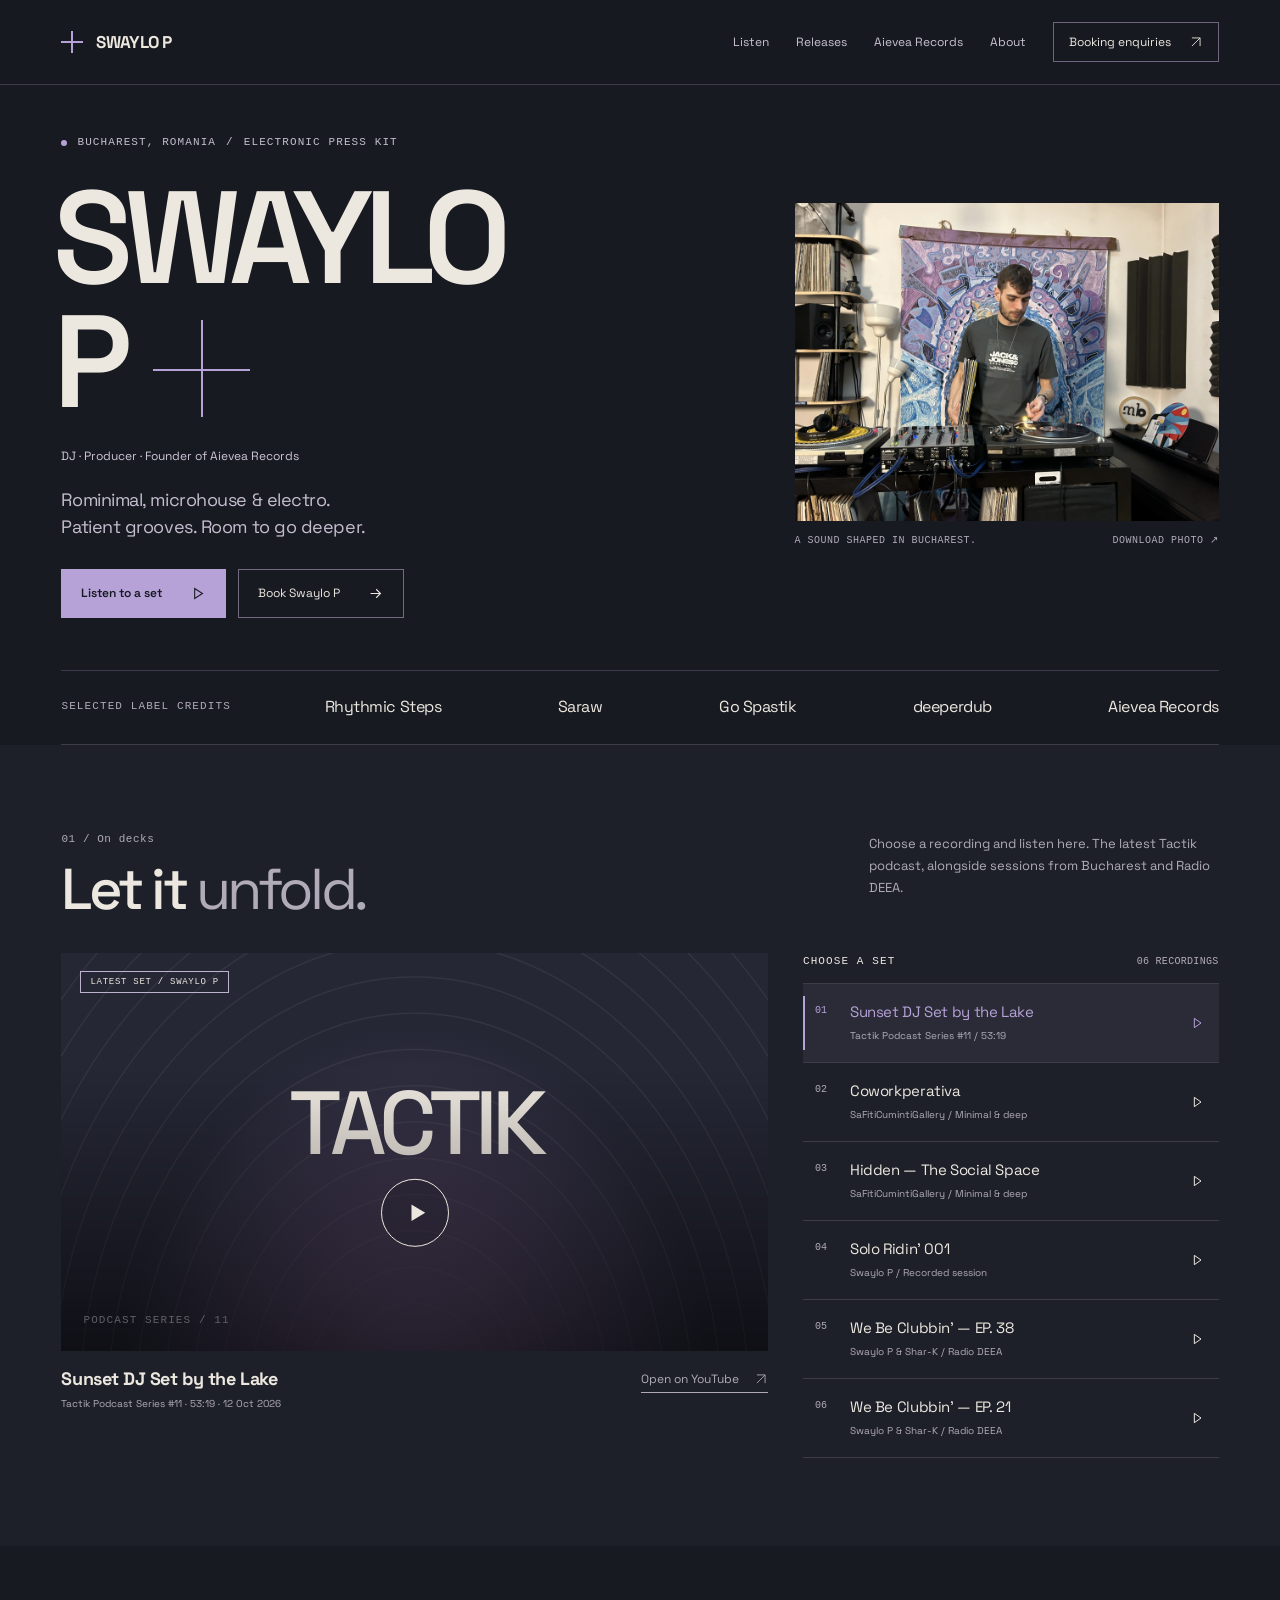
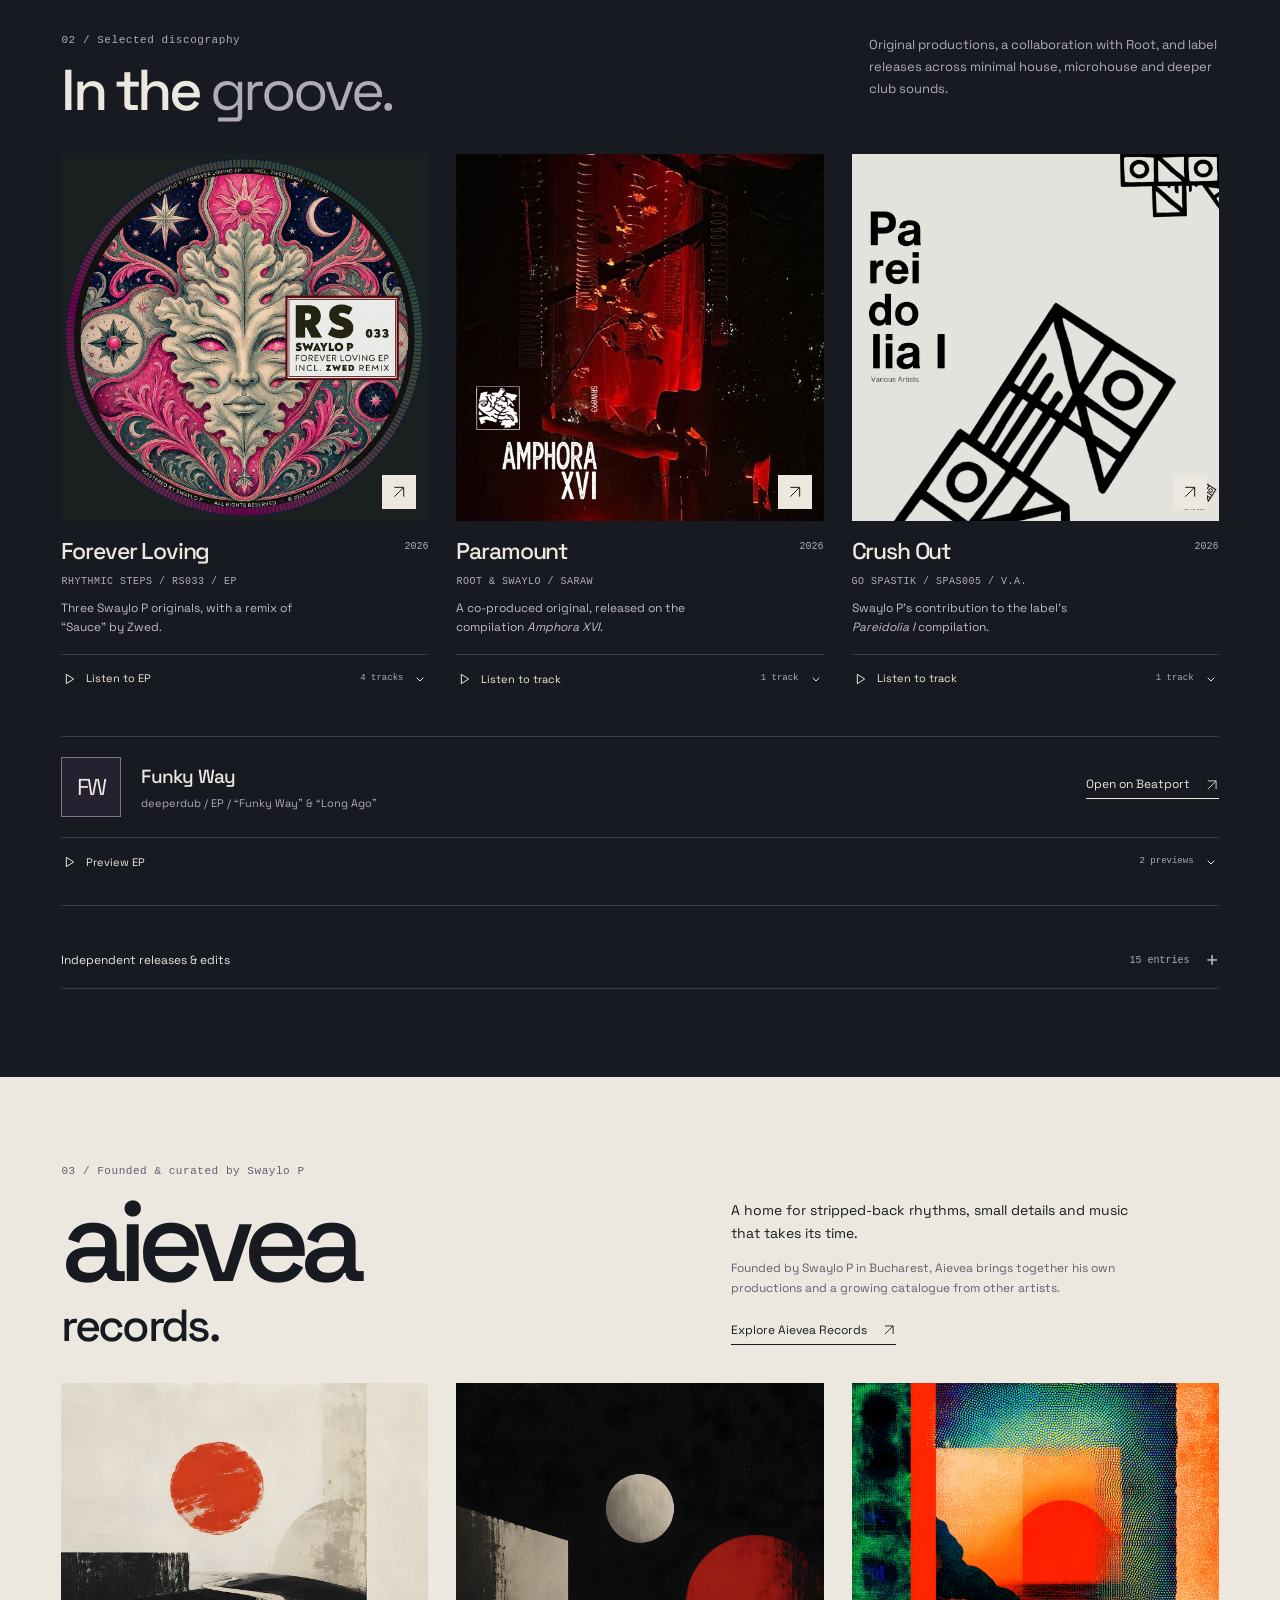
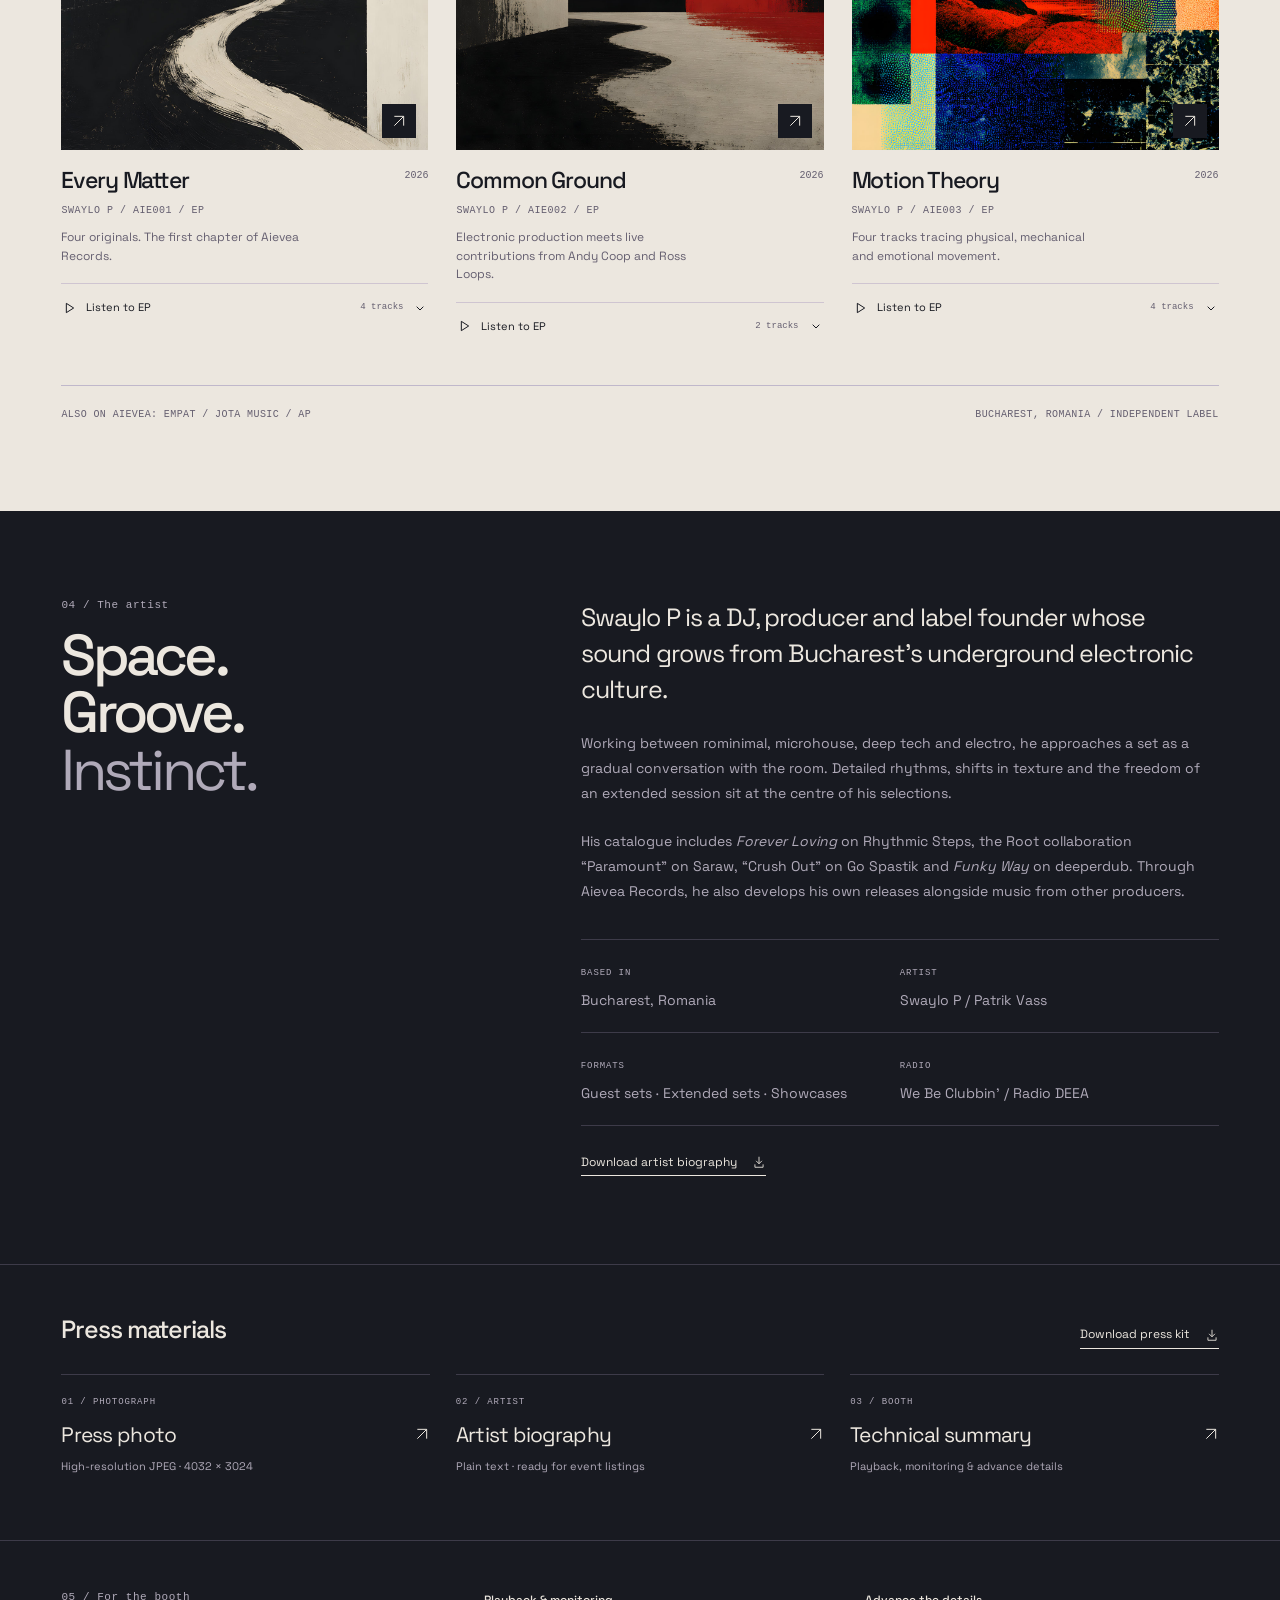
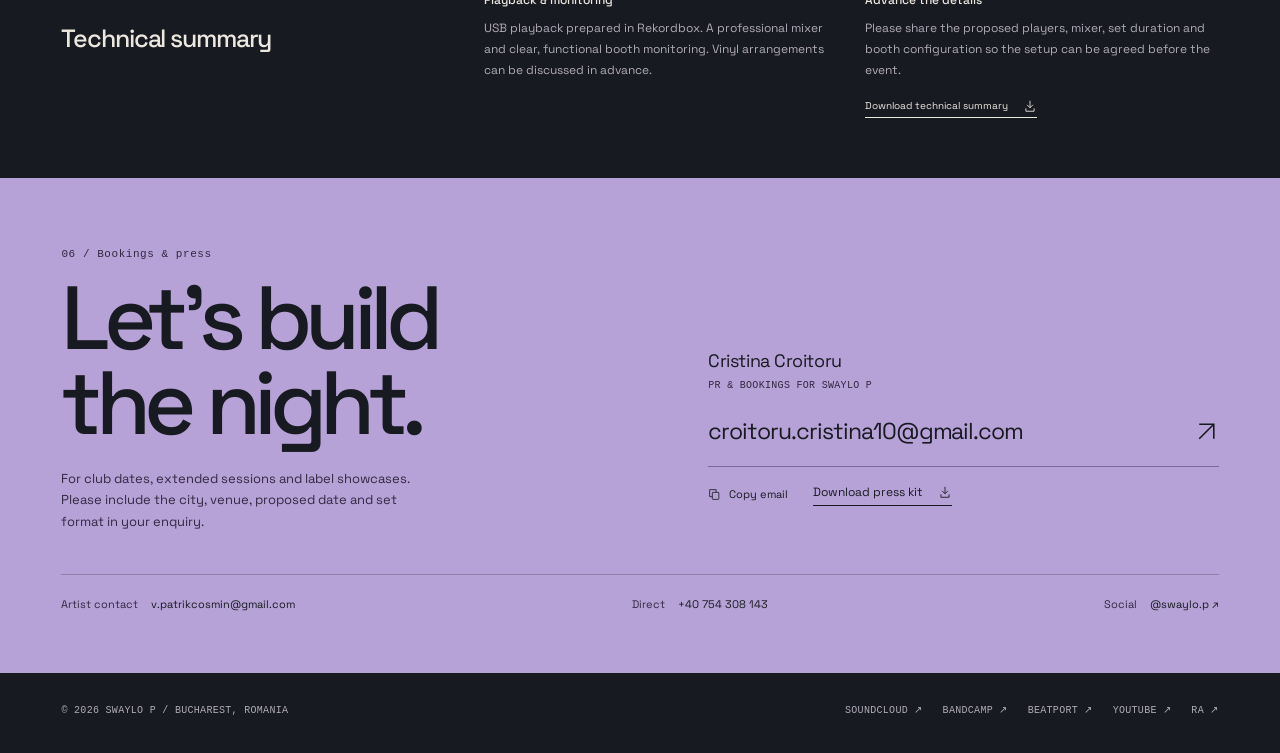
==== commit c235c40d: "Add inline release players and selectable DJ sets" ====
--- a/index.html
+++ b/index.html
@@ -226,6 +226,8 @@
     .press-resource:hover{text-decoration:none}.press-resource:hover>span:not(.eyebrow){color:var(--accent)}
     @media(max-width:700px){.press-resources{grid-template-columns:minmax(0,1fr);gap:24px}.press-resource{padding-top:16px}.portrait-foot{row-gap:8px}}
   </style>
+  <link rel="stylesheet" href="styles/releases.css">
+  <link rel="stylesheet" href="styles/sets.css">
   <script type="application/ld+json">
     {"@context":"https://schema.org","@type":"Person","name":"Swaylo P","alternateName":"Patrik Vass","jobTitle":"DJ and music producer","url":"https://swaylo-p.github.io/swaylo-p-epk/","image":"https://swaylo-p.github.io/swaylo-p-epk/images/swaylo-p-portrait.jpg","homeLocation":{"@type":"Place","name":"Bucharest, Romania"},"sameAs":["https://soundcloud.com/pswaylo","https://www.instagram.com/swaylo.p/","https://www.beatport.com/artist/swaylo-p/1462597","https://pswaylo.bandcamp.com/","https://ra.co/dj/swaylop"]}
   </script>
@@ -278,25 +280,30 @@
       <div class="container">
         <div class="section-top">
           <div><span class="section-index">01 / On decks</span><h2 class="section-title" id="sets-heading">Let it <span class="light">unfold.</span></h2></div>
-          <p class="section-intro">A direct introduction to the selections, the transitions and the spaces in between. The latest Tactik podcast, alongside sessions from Bucharest and Radio DEEA.</p>
+          <p class="section-intro">Choose a recording and listen here. The latest Tactik podcast, alongside sessions from Bucharest and Radio DEEA.</p>
         </div>
         <div class="set-layout">
-          <div>
+          <div class="set-player">
             <div class="video-stage" id="featured-video">
               <div class="video-poster set-cover" aria-hidden="true"><span class="set-cover-name">TACTIK</span><span class="set-cover-episode">PODCAST SERIES / 11</span></div>
-              <a class="video-launch" id="video-launch" href="https://www.youtube.com/watch?v=6XyJfN6gxa4" target="_blank" rel="noopener noreferrer" aria-label="Watch Swaylo P's latest set: Tactik Podcast Series 11">
+              <a class="video-launch" id="video-launch" data-youtube-id="6XyJfN6gxa4" href="https://www.youtube.com/watch?v=6XyJfN6gxa4" target="_blank" rel="noopener noreferrer" aria-label="Watch Swaylo P's latest set: Tactik Podcast Series 11">
                 <span class="video-badge">Latest set / Swaylo P</span>
                 <span class="play-icon" aria-hidden="true"><svg viewBox="0 0 24 24"><path d="m6 3 15 9-15 9Z"/></svg></span>
               </a>
             </div>
-            <div class="video-caption"><span class="session-details"><strong class="session-title">Sunset DJ Set by the Lake</strong><span class="session-location">Tactik Podcast Series #11 &middot; 53:19 &middot; 12 Oct 2026</span></span><a class="text-link" href="https://www.youtube.com/watch?v=6XyJfN6gxa4" target="_blank" rel="noopener noreferrer">Open on YouTube <svg aria-hidden="true" viewBox="0 0 24 24"><path d="M5 19 19 5M5 5h14v14"/></svg></a></div>
+            <div class="video-caption"><span class="session-details"><strong class="session-title" id="selected-set-title">Sunset DJ Set by the Lake</strong><span class="session-location" id="selected-set-subtitle">Tactik Podcast Series #11 &middot; 53:19 &middot; 12 Oct 2026</span></span><a class="text-link" data-set-external href="https://www.youtube.com/watch?v=6XyJfN6gxa4" target="_blank" rel="noopener noreferrer">Open on YouTube <svg aria-hidden="true" viewBox="0 0 24 24"><path d="M5 19 19 5M5 5h14v14"/></svg></a></div>
+            <p class="set-status sr-only" id="set-status" role="status" aria-live="polite" aria-atomic="true">Selected: Sunset DJ Set by the Lake.</p>
           </div>
-          <div class="set-list" aria-label="More recorded sets">
-            <a class="set-row" href="https://www.youtube.com/watch?v=b8NKJ09QazY" target="_blank" rel="noopener noreferrer"><span class="set-number">02</span><span><span class="set-name">Coworkperativa</span><span class="set-meta">SaFitiCumintiGallery / Minimal &amp; deep</span></span><svg aria-hidden="true" viewBox="0 0 24 24"><path d="M5 19 19 5M5 5h14v14"/></svg></a>
-            <a class="set-row" href="https://www.youtube.com/watch?v=svvKjA2oFY4" target="_blank" rel="noopener noreferrer"><span class="set-number">03</span><span><span class="set-name">Hidden — The Social Space</span><span class="set-meta">SaFitiCumintiGallery / Minimal &amp; deep</span></span><svg aria-hidden="true" viewBox="0 0 24 24"><path d="M5 19 19 5M5 5h14v14"/></svg></a>
-            <a class="set-row" href="https://www.youtube.com/watch?v=W6Jn7fEphzY" target="_blank" rel="noopener noreferrer"><span class="set-number">04</span><span><span class="set-name">Solo Ridin’ 001</span><span class="set-meta">Swaylo P / Recorded session</span></span><svg aria-hidden="true" viewBox="0 0 24 24"><path d="M5 19 19 5M5 5h14v14"/></svg></a>
-            <a class="set-row" href="https://www.youtube.com/watch?v=L86M5-AB7ug" target="_blank" rel="noopener noreferrer"><span class="set-number">05</span><span><span class="set-name">We Be Clubbin’ — EP. 38</span><span class="set-meta">Swaylo P &amp; Shar-K / Radio DEEA</span></span><svg aria-hidden="true" viewBox="0 0 24 24"><path d="M5 19 19 5M5 5h14v14"/></svg></a>
-            <a class="set-row" href="https://www.youtube.com/watch?v=3GcJn6fqY9s" target="_blank" rel="noopener noreferrer"><span class="set-number">06</span><span><span class="set-name">We Be Clubbin’ — EP. 27</span><span class="set-meta">Swaylo P / Radio DEEA</span></span><svg aria-hidden="true" viewBox="0 0 24 24"><path d="M5 19 19 5M5 5h14v14"/></svg></a>
+          <div class="set-selector">
+            <p class="set-selector-label eyebrow">Choose a set <span>06 recordings</span></p>
+            <nav class="set-list" aria-label="Recorded sets">
+              <a class="set-row" data-youtube-id="6XyJfN6gxa4" aria-current="true" href="https://www.youtube.com/watch?v=6XyJfN6gxa4" target="_blank" rel="noopener noreferrer"><span class="set-number">01</span><span><span class="set-name">Sunset DJ Set by the Lake</span><span class="set-meta">Tactik Podcast Series #11 / 53:19</span></span><svg aria-hidden="true" viewBox="0 0 24 24"><path d="m8 5 10 7-10 7Z"/></svg></a>
+              <a class="set-row" data-youtube-id="b8NKJ09QazY" href="https://www.youtube.com/watch?v=b8NKJ09QazY" target="_blank" rel="noopener noreferrer"><span class="set-number">02</span><span><span class="set-name">Coworkperativa</span><span class="set-meta">SaFitiCumintiGallery / Minimal &amp; deep</span></span><svg aria-hidden="true" viewBox="0 0 24 24"><path d="m8 5 10 7-10 7Z"/></svg></a>
+              <a class="set-row" data-youtube-id="svvKjA2oFY4" href="https://www.youtube.com/watch?v=svvKjA2oFY4" target="_blank" rel="noopener noreferrer"><span class="set-number">03</span><span><span class="set-name">Hidden — The Social Space</span><span class="set-meta">SaFitiCumintiGallery / Minimal &amp; deep</span></span><svg aria-hidden="true" viewBox="0 0 24 24"><path d="m8 5 10 7-10 7Z"/></svg></a>
+              <a class="set-row" data-youtube-id="W6Jn7fEphzY" href="https://www.youtube.com/watch?v=W6Jn7fEphzY" target="_blank" rel="noopener noreferrer"><span class="set-number">04</span><span><span class="set-name">Solo Ridin’ 001</span><span class="set-meta">Swaylo P / Recorded session</span></span><svg aria-hidden="true" viewBox="0 0 24 24"><path d="m8 5 10 7-10 7Z"/></svg></a>
+              <a class="set-row" data-youtube-id="L86M5-AB7ug" href="https://www.youtube.com/watch?v=L86M5-AB7ug" target="_blank" rel="noopener noreferrer"><span class="set-number">05</span><span><span class="set-name">We Be Clubbin’ — EP. 38</span><span class="set-meta">Swaylo P &amp; Shar-K / Radio DEEA</span></span><svg aria-hidden="true" viewBox="0 0 24 24"><path d="m8 5 10 7-10 7Z"/></svg></a>
+              <a class="set-row" data-youtube-id="3GcJn6fqY9s" href="https://www.youtube.com/watch?v=3GcJn6fqY9s" target="_blank" rel="noopener noreferrer"><span class="set-number">06</span><span><span class="set-name">We Be Clubbin’ — EP. 21</span><span class="set-meta">Swaylo P &amp; Shar-K / Radio DEEA</span></span><svg aria-hidden="true" viewBox="0 0 24 24"><path d="m8 5 10 7-10 7Z"/></svg></a>
+            </nav>
           </div>
         </div>
       </div>
@@ -308,23 +315,50 @@
         <p class="section-intro">Original productions, a collaboration with Root, and label releases across minimal house, microhouse and deeper club sounds.</p>
       </div>
       <div class="release-grid">
-        <a class="release" href="https://rhythmicsteps.bandcamp.com/album/swaylo-p-forever-loving-ep-rs033" target="_blank" rel="noopener noreferrer">
-          <div class="release-art"><img src="images/releases/forever-loving-rhythmic-steps.jpg" width="1200" height="1200" loading="lazy" alt="Forever Loving EP artwork"><span class="release-overlay"><svg aria-hidden="true" viewBox="0 0 24 24"><path d="M5 19 19 5M5 5h14v14"/></svg></span></div>
-          <div class="release-body"><div class="release-heading"><h3>Forever Loving</h3><span class="release-year">2026</span></div><p class="release-credit">Rhythmic Steps / RS033 / EP</p><p class="release-note">Three Swaylo P originals, with a remix of “Sauce” by Zwed.</p></div>
-        </a>
-        <a class="release" href="https://saraw.bandcamp.com/album/amphora-xvi" target="_blank" rel="noopener noreferrer">
-          <div class="release-art"><img src="images/releases/amphora-xvi-saraw.jpg" width="1200" height="1200" loading="lazy" alt="Amphora XVI compilation artwork"><span class="release-overlay"><svg aria-hidden="true" viewBox="0 0 24 24"><path d="M5 19 19 5M5 5h14v14"/></svg></span></div>
-          <div class="release-body"><div class="release-heading"><h3>Paramount</h3><span class="release-year">2026</span></div><p class="release-credit">Root &amp; Swaylo / Saraw</p><p class="release-note">A co-produced original, released on the compilation <em>Amphora XVI</em>.</p></div>
-        </a>
-        <a class="release" href="https://gosipastik.bandcamp.com/album/spas005-pareidolia-i" target="_blank" rel="noopener noreferrer">
-          <div class="release-art"><img src="images/releases/pareidolia-i-go-spastik.jpg" width="1200" height="1200" loading="lazy" alt="Pareidolia I compilation artwork"><span class="release-overlay"><svg aria-hidden="true" viewBox="0 0 24 24"><path d="M5 19 19 5M5 5h14v14"/></svg></span></div>
-          <div class="release-body"><div class="release-heading"><h3>Crush Out</h3><span class="release-year">2026</span></div><p class="release-credit">Go Spastik / SPAS005 / V.A.</p><p class="release-note">Swaylo P’s contribution to the label’s <em>Pareidolia I</em> compilation.</p></div>
-        </a>
+        <article class="release" aria-labelledby="release-rhythmic-steps">
+          <a class="release-art" href="https://rhythmicsteps.bandcamp.com/album/swaylo-p-forever-loving-ep-rs033" target="_blank" rel="noopener noreferrer"><img src="images/releases/forever-loving-rhythmic-steps.jpg" width="1200" height="1200" loading="lazy" alt="Forever Loving EP artwork"><span class="release-overlay"><svg aria-hidden="true" viewBox="0 0 24 24"><path d="M5 19 19 5M5 5h14v14"/></svg></span></a>
+          <div class="release-body"><div class="release-heading"><h3 id="release-rhythmic-steps"><a href="https://rhythmicsteps.bandcamp.com/album/swaylo-p-forever-loving-ep-rs033" target="_blank" rel="noopener noreferrer">Forever Loving</a></h3><span class="release-year">2026</span></div><p class="release-credit">Rhythmic Steps / RS033 / EP</p><p class="release-note">Three Swaylo P originals, with a remix of “Sauce” by Zwed.</p></div>
+
+          <details class="release-listen" name="release-audio" data-provider="Bandcamp" style="--player-height:300px">
+            <summary><svg aria-hidden="true" viewBox="0 0 24 24"><path d="m8 5 11 7-11 7Z"/></svg><span>Listen to EP</span><span class="listen-count">4 tracks</span><svg class="listen-chevron" aria-hidden="true" viewBox="0 0 24 24"><path d="m7 10 5 5 5-5"/></svg></summary>
+            <div class="release-player-host"><noscript><iframe class="release-frame" src="https://bandcamp.com/EmbeddedPlayer/album=2091072155/size=large/bgcol=ffffff/linkcol=6a5581/artwork=none/transparent=true/" title="Forever Loving by Swaylo P - Bandcamp player" width="100%" height="300" loading="lazy" allow="autoplay" referrerpolicy="strict-origin-when-cross-origin" scrolling="no"></iframe></noscript></div>
+            <template><iframe class="release-frame" src="https://bandcamp.com/EmbeddedPlayer/album=2091072155/size=large/bgcol=ffffff/linkcol=6a5581/artwork=none/transparent=true/" title="Forever Loving by Swaylo P - Bandcamp player" width="100%" height="300" loading="lazy" allow="autoplay" referrerpolicy="strict-origin-when-cross-origin" scrolling="no"></iframe></template>
+            <a class="release-store" href="https://rhythmicsteps.bandcamp.com/album/swaylo-p-forever-loving-ep-rs033" target="_blank" rel="noopener noreferrer">Open on Bandcamp <svg aria-hidden="true" viewBox="0 0 24 24"><path d="M5 19 19 5M5 5h14v14"/></svg></a>
+          </details>
+        </article>
+        <article class="release" aria-labelledby="release-saraw-paramount">
+          <a class="release-art" href="https://saraw.bandcamp.com/album/amphora-xvi" target="_blank" rel="noopener noreferrer"><img src="images/releases/amphora-xvi-saraw.jpg" width="1200" height="1200" loading="lazy" alt="Amphora XVI compilation artwork"><span class="release-overlay"><svg aria-hidden="true" viewBox="0 0 24 24"><path d="M5 19 19 5M5 5h14v14"/></svg></span></a>
+          <div class="release-body"><div class="release-heading"><h3 id="release-saraw-paramount"><a href="https://saraw.bandcamp.com/album/amphora-xvi" target="_blank" rel="noopener noreferrer">Paramount</a></h3><span class="release-year">2026</span></div><p class="release-credit">Root &amp; Swaylo / Saraw</p><p class="release-note">A co-produced original, released on the compilation <em>Amphora XVI</em>.</p></div>
+
+          <details class="release-listen" name="release-audio" data-provider="Bandcamp" style="--player-height:42px">
+            <summary><svg aria-hidden="true" viewBox="0 0 24 24"><path d="m8 5 11 7-11 7Z"/></svg><span>Listen to track</span><span class="listen-count">1 track</span><svg class="listen-chevron" aria-hidden="true" viewBox="0 0 24 24"><path d="m7 10 5 5 5-5"/></svg></summary>
+            <div class="release-player-host"><noscript><iframe class="release-frame" src="https://bandcamp.com/EmbeddedPlayer/track=2524984960/size=small/bgcol=ffffff/linkcol=6a5581/artwork=none/transparent=true/" title="Paramount by Root &amp; Swaylo - Bandcamp player" width="100%" height="42" loading="lazy" allow="autoplay" referrerpolicy="strict-origin-when-cross-origin" scrolling="no"></iframe></noscript></div>
+            <template><iframe class="release-frame" src="https://bandcamp.com/EmbeddedPlayer/track=2524984960/size=small/bgcol=ffffff/linkcol=6a5581/artwork=none/transparent=true/" title="Paramount by Root &amp; Swaylo - Bandcamp player" width="100%" height="42" loading="lazy" allow="autoplay" referrerpolicy="strict-origin-when-cross-origin" scrolling="no"></iframe></template>
+            <a class="release-store" href="https://saraw.bandcamp.com/album/amphora-xvi" target="_blank" rel="noopener noreferrer">Open on Bandcamp <svg aria-hidden="true" viewBox="0 0 24 24"><path d="M5 19 19 5M5 5h14v14"/></svg></a>
+          </details>
+        </article>
+        <article class="release" aria-labelledby="release-go-spastik-crush-out">
+          <a class="release-art" href="https://gosipastik.bandcamp.com/album/spas005-pareidolia-i" target="_blank" rel="noopener noreferrer"><img src="images/releases/pareidolia-i-go-spastik.jpg" width="1200" height="1200" loading="lazy" alt="Pareidolia I compilation artwork"><span class="release-overlay"><svg aria-hidden="true" viewBox="0 0 24 24"><path d="M5 19 19 5M5 5h14v14"/></svg></span></a>
+          <div class="release-body"><div class="release-heading"><h3 id="release-go-spastik-crush-out"><a href="https://gosipastik.bandcamp.com/album/spas005-pareidolia-i" target="_blank" rel="noopener noreferrer">Crush Out</a></h3><span class="release-year">2026</span></div><p class="release-credit">Go Spastik / SPAS005 / V.A.</p><p class="release-note">Swaylo P’s contribution to the label’s <em>Pareidolia I</em> compilation.</p></div>
+
+          <details class="release-listen" name="release-audio" data-provider="Bandcamp" style="--player-height:42px">
+            <summary><svg aria-hidden="true" viewBox="0 0 24 24"><path d="m8 5 11 7-11 7Z"/></svg><span>Listen to track</span><span class="listen-count">1 track</span><svg class="listen-chevron" aria-hidden="true" viewBox="0 0 24 24"><path d="m7 10 5 5 5-5"/></svg></summary>
+            <div class="release-player-host"><noscript><iframe class="release-frame" src="https://bandcamp.com/EmbeddedPlayer/track=4106744683/size=small/bgcol=ffffff/linkcol=6a5581/artwork=none/transparent=true/" title="Crush Out by Swaylo P - Bandcamp player" width="100%" height="42" loading="lazy" allow="autoplay" referrerpolicy="strict-origin-when-cross-origin" scrolling="no"></iframe></noscript></div>
+            <template><iframe class="release-frame" src="https://bandcamp.com/EmbeddedPlayer/track=4106744683/size=small/bgcol=ffffff/linkcol=6a5581/artwork=none/transparent=true/" title="Crush Out by Swaylo P - Bandcamp player" width="100%" height="42" loading="lazy" allow="autoplay" referrerpolicy="strict-origin-when-cross-origin" scrolling="no"></iframe></template>
+            <a class="release-store" href="https://gosipastik.bandcamp.com/album/spas005-pareidolia-i" target="_blank" rel="noopener noreferrer">Open on Bandcamp <svg aria-hidden="true" viewBox="0 0 24 24"><path d="M5 19 19 5M5 5h14v14"/></svg></a>
+          </details>
+        </article>
       </div>
       <div class="release-extra">
         <div class="release-extra-mark" aria-hidden="true">FW</div>
         <div><h3>Funky Way</h3><p>deeperdub / EP / “Funky Way” &amp; “Long Ago”</p></div>
-        <a class="text-link" href="https://www.beatport.com/release/funky-way/5634302" target="_blank" rel="noopener noreferrer" aria-label="Listen to Funky Way on Beatport">Listen on Beatport <svg aria-hidden="true" viewBox="0 0 24 24"><path d="M5 19 19 5M5 5h14v14"/></svg></a>
+        <a class="text-link" href="https://www.beatport.com/release/funky-way/5634302" target="_blank" rel="noopener noreferrer" aria-label="Open Funky Way on Beatport">Open on Beatport <svg aria-hidden="true" viewBox="0 0 24 24"><path d="M5 19 19 5M5 5h14v14"/></svg></a>
+        <details class="release-listen" name="release-audio" data-provider="Beatport" style="--player-height:362px">
+            <summary><svg aria-hidden="true" viewBox="0 0 24 24"><path d="m8 5 11 7-11 7Z"/></svg><span>Preview EP</span><span class="listen-count">2 previews</span><svg class="listen-chevron" aria-hidden="true" viewBox="0 0 24 24"><path d="m7 10 5 5 5-5"/></svg></summary>
+            <div class="release-player-host"><noscript><iframe class="release-frame" src="https://embed.beatport.com/?id=5634302&amp;type=release" title="Funky Way by Swaylo P - Beatport previews" width="100%" height="362" loading="lazy" allow="autoplay" referrerpolicy="strict-origin-when-cross-origin" scrolling="no"></iframe></noscript></div>
+            <template><iframe class="release-frame" src="https://embed.beatport.com/?id=5634302&amp;type=release" title="Funky Way by Swaylo P - Beatport previews" width="100%" height="362" loading="lazy" allow="autoplay" referrerpolicy="strict-origin-when-cross-origin" scrolling="no"></iframe></template>
+            <a class="release-store" href="https://www.beatport.com/release/funky-way/5634302" target="_blank" rel="noopener noreferrer">Open on Beatport <svg aria-hidden="true" viewBox="0 0 24 24"><path d="M5 19 19 5M5 5h14v14"/></svg></a>
+          </details>
       </div>
       <details class="archive">
         <summary>Independent releases &amp; edits <span class="archive-count">15 entries</span></summary>
@@ -356,9 +390,30 @@
           <div class="aievea-copy"><p>A home for stripped-back rhythms, small details and music that takes its time.</p><p>Founded by Swaylo P in Bucharest, Aievea brings together his own productions and a growing catalogue from other artists.</p><a class="text-link" href="https://aievearecords.bandcamp.com/" target="_blank" rel="noopener noreferrer">Explore Aievea Records <svg aria-hidden="true" viewBox="0 0 24 24"><path d="M5 19 19 5M5 5h14v14"/></svg></a></div>
         </div>
         <div class="release-grid">
-          <a class="release" href="https://aievearecords.bandcamp.com/album/aie001-every-matter-ep" target="_blank" rel="noopener noreferrer"><div class="release-art"><img src="images/releases/every-matter-aievea.jpg" width="1200" height="1200" loading="lazy" alt="Every Matter EP artwork"><span class="release-overlay"><svg aria-hidden="true" viewBox="0 0 24 24"><path d="M5 19 19 5M5 5h14v14"/></svg></span></div><div class="release-body"><div class="release-heading"><h3>Every Matter</h3><span class="release-year">2026</span></div><p class="release-credit">Swaylo P / AIE001 / EP</p><p class="release-note">Four originals. The first chapter of Aievea Records.</p></div></a>
-          <a class="release" href="https://aievearecords.bandcamp.com/album/aie002-common-ground-ep" target="_blank" rel="noopener noreferrer"><div class="release-art"><img src="images/releases/common-ground-aievea.jpg" width="1200" height="1200" loading="lazy" alt="Common Ground EP artwork"><span class="release-overlay"><svg aria-hidden="true" viewBox="0 0 24 24"><path d="M5 19 19 5M5 5h14v14"/></svg></span></div><div class="release-body"><div class="release-heading"><h3>Common Ground</h3><span class="release-year">2026</span></div><p class="release-credit">Swaylo P / AIE002 / EP</p><p class="release-note">Electronic production meets live contributions from Andy Coop and Ross Loops.</p></div></a>
-          <a class="release" href="https://aievearecords.bandcamp.com/album/aie003-motion-theory-ep" target="_blank" rel="noopener noreferrer"><div class="release-art"><img src="images/releases/motion-theory-aievea.jpg" width="1200" height="1200" loading="lazy" alt="Motion Theory EP artwork"><span class="release-overlay"><svg aria-hidden="true" viewBox="0 0 24 24"><path d="M5 19 19 5M5 5h14v14"/></svg></span></div><div class="release-body"><div class="release-heading"><h3>Motion Theory</h3><span class="release-year">2026</span></div><p class="release-credit">Swaylo P / AIE003 / EP</p><p class="release-note">Four tracks tracing physical, mechanical and emotional movement.</p></div></a>
+          <article class="release" aria-labelledby="release-every-matter"><a class="release-art" href="https://aievearecords.bandcamp.com/album/aie001-every-matter-ep" target="_blank" rel="noopener noreferrer"><img src="images/releases/every-matter-aievea.jpg" width="1200" height="1200" loading="lazy" alt="Every Matter EP artwork"><span class="release-overlay"><svg aria-hidden="true" viewBox="0 0 24 24"><path d="M5 19 19 5M5 5h14v14"/></svg></span></a><div class="release-body"><div class="release-heading"><h3 id="release-every-matter"><a href="https://aievearecords.bandcamp.com/album/aie001-every-matter-ep" target="_blank" rel="noopener noreferrer">Every Matter</a></h3><span class="release-year">2026</span></div><p class="release-credit">Swaylo P / AIE001 / EP</p><p class="release-note">Four originals. The first chapter of Aievea Records.</p></div>
+          <details class="release-listen" name="release-audio" data-provider="Bandcamp" style="--player-height:300px">
+            <summary><svg aria-hidden="true" viewBox="0 0 24 24"><path d="m8 5 11 7-11 7Z"/></svg><span>Listen to EP</span><span class="listen-count">4 tracks</span><svg class="listen-chevron" aria-hidden="true" viewBox="0 0 24 24"><path d="m7 10 5 5 5-5"/></svg></summary>
+            <div class="release-player-host"><noscript><iframe class="release-frame" src="https://bandcamp.com/EmbeddedPlayer/album=3617507079/size=large/bgcol=ffffff/linkcol=6a5581/artwork=none/transparent=true/" title="Every Matter by Swaylo P - Bandcamp player" width="100%" height="300" loading="lazy" allow="autoplay" referrerpolicy="strict-origin-when-cross-origin" scrolling="no"></iframe></noscript></div>
+            <template><iframe class="release-frame" src="https://bandcamp.com/EmbeddedPlayer/album=3617507079/size=large/bgcol=ffffff/linkcol=6a5581/artwork=none/transparent=true/" title="Every Matter by Swaylo P - Bandcamp player" width="100%" height="300" loading="lazy" allow="autoplay" referrerpolicy="strict-origin-when-cross-origin" scrolling="no"></iframe></template>
+            <a class="release-store" href="https://aievearecords.bandcamp.com/album/aie001-every-matter-ep" target="_blank" rel="noopener noreferrer">Open on Bandcamp <svg aria-hidden="true" viewBox="0 0 24 24"><path d="M5 19 19 5M5 5h14v14"/></svg></a>
+          </details>
+        </article>
+          <article class="release" aria-labelledby="release-common-ground"><a class="release-art" href="https://aievearecords.bandcamp.com/album/aie002-common-ground-ep" target="_blank" rel="noopener noreferrer"><img src="images/releases/common-ground-aievea.jpg" width="1200" height="1200" loading="lazy" alt="Common Ground EP artwork"><span class="release-overlay"><svg aria-hidden="true" viewBox="0 0 24 24"><path d="M5 19 19 5M5 5h14v14"/></svg></span></a><div class="release-body"><div class="release-heading"><h3 id="release-common-ground"><a href="https://aievearecords.bandcamp.com/album/aie002-common-ground-ep" target="_blank" rel="noopener noreferrer">Common Ground</a></h3><span class="release-year">2026</span></div><p class="release-credit">Swaylo P / AIE002 / EP</p><p class="release-note">Electronic production meets live contributions from Andy Coop and Ross Loops.</p></div>
+          <details class="release-listen" name="release-audio" data-provider="Bandcamp" style="--player-height:240px">
+            <summary><svg aria-hidden="true" viewBox="0 0 24 24"><path d="m8 5 11 7-11 7Z"/></svg><span>Listen to EP</span><span class="listen-count">2 tracks</span><svg class="listen-chevron" aria-hidden="true" viewBox="0 0 24 24"><path d="m7 10 5 5 5-5"/></svg></summary>
+            <div class="release-player-host"><noscript><iframe class="release-frame" src="https://bandcamp.com/EmbeddedPlayer/album=2716549356/size=large/bgcol=ffffff/linkcol=6a5581/artwork=none/transparent=true/" title="Common Ground by Swaylo P - Bandcamp player" width="100%" height="240" loading="lazy" allow="autoplay" referrerpolicy="strict-origin-when-cross-origin" scrolling="no"></iframe></noscript></div>
+            <template><iframe class="release-frame" src="https://bandcamp.com/EmbeddedPlayer/album=2716549356/size=large/bgcol=ffffff/linkcol=6a5581/artwork=none/transparent=true/" title="Common Ground by Swaylo P - Bandcamp player" width="100%" height="240" loading="lazy" allow="autoplay" referrerpolicy="strict-origin-when-cross-origin" scrolling="no"></iframe></template>
+            <a class="release-store" href="https://aievearecords.bandcamp.com/album/aie002-common-ground-ep" target="_blank" rel="noopener noreferrer">Open on Bandcamp <svg aria-hidden="true" viewBox="0 0 24 24"><path d="M5 19 19 5M5 5h14v14"/></svg></a>
+          </details>
+        </article>
+          <article class="release" aria-labelledby="release-motion-theory"><a class="release-art" href="https://aievearecords.bandcamp.com/album/aie003-motion-theory-ep" target="_blank" rel="noopener noreferrer"><img src="images/releases/motion-theory-aievea.jpg" width="1200" height="1200" loading="lazy" alt="Motion Theory EP artwork"><span class="release-overlay"><svg aria-hidden="true" viewBox="0 0 24 24"><path d="M5 19 19 5M5 5h14v14"/></svg></span></a><div class="release-body"><div class="release-heading"><h3 id="release-motion-theory"><a href="https://aievearecords.bandcamp.com/album/aie003-motion-theory-ep" target="_blank" rel="noopener noreferrer">Motion Theory</a></h3><span class="release-year">2026</span></div><p class="release-credit">Swaylo P / AIE003 / EP</p><p class="release-note">Four tracks tracing physical, mechanical and emotional movement.</p></div>
+          <details class="release-listen" name="release-audio" data-provider="Bandcamp" style="--player-height:300px">
+            <summary><svg aria-hidden="true" viewBox="0 0 24 24"><path d="m8 5 11 7-11 7Z"/></svg><span>Listen to EP</span><span class="listen-count">4 tracks</span><svg class="listen-chevron" aria-hidden="true" viewBox="0 0 24 24"><path d="m7 10 5 5 5-5"/></svg></summary>
+            <div class="release-player-host"><noscript><iframe class="release-frame" src="https://bandcamp.com/EmbeddedPlayer/album=4146037359/size=large/bgcol=ffffff/linkcol=6a5581/artwork=none/transparent=true/" title="Motion Theory by Swaylo P - Bandcamp player" width="100%" height="300" loading="lazy" allow="autoplay" referrerpolicy="strict-origin-when-cross-origin" scrolling="no"></iframe></noscript></div>
+            <template><iframe class="release-frame" src="https://bandcamp.com/EmbeddedPlayer/album=4146037359/size=large/bgcol=ffffff/linkcol=6a5581/artwork=none/transparent=true/" title="Motion Theory by Swaylo P - Bandcamp player" width="100%" height="300" loading="lazy" allow="autoplay" referrerpolicy="strict-origin-when-cross-origin" scrolling="no"></iframe></template>
+            <a class="release-store" href="https://aievearecords.bandcamp.com/album/aie003-motion-theory-ep" target="_blank" rel="noopener noreferrer">Open on Bandcamp <svg aria-hidden="true" viewBox="0 0 24 24"><path d="M5 19 19 5M5 5h14v14"/></svg></a>
+          </details>
+        </article>
         </div>
         <div class="aievea-bottom"><p>Also on Aievea: <a href="https://aievearecords.bandcamp.com/album/aie004-andromeda" target="_blank" rel="noopener noreferrer">Empat</a> / <a href="https://aievearecords.bandcamp.com/album/aie005-un-d-a-la-ves" target="_blank" rel="noopener noreferrer">Jota Music</a> / <a href="https://aievearecords.bandcamp.com/album/aie006-bleached-memory" target="_blank" rel="noopener noreferrer">AP</a></p><p>Bucharest, Romania / Independent label</p></div>
       </div>
@@ -415,19 +470,6 @@
       menu.addEventListener('click', () => { const open = !navigation.classList.contains('open'); navigation.classList.toggle('open', open); menu.setAttribute('aria-expanded', String(open)); menu.lastElementChild.textContent = open ? '−' : '+'; });
       navigation.querySelectorAll('a').forEach(link => link.addEventListener('click', closeMenu));
       document.addEventListener('keydown', event => { if (event.key === 'Escape' && navigation.classList.contains('open')) { closeMenu(); menu.focus(); } });
-
-      document.getElementById('video-launch').addEventListener('click', event => {
-        event.preventDefault();
-        const iframe = document.createElement('iframe');
-        iframe.src = 'https://www.youtube-nocookie.com/embed/6XyJfN6gxa4?autoplay=1&rel=0';
-        iframe.title = 'Swaylo P - Sunset DJ Set by the Lake | Tactik Podcast Series #11';
-        iframe.allow = 'accelerometer; autoplay; clipboard-write; encrypted-media; gyroscope; picture-in-picture; web-share';
-        iframe.referrerPolicy = 'strict-origin-when-cross-origin';
-        iframe.allowFullscreen = true;
-        const stage = document.getElementById('featured-video');
-        stage.replaceChildren(iframe);
-        iframe.focus();
-      });
 
       document.getElementById('copy-email').addEventListener('click', async () => {
         const email = 'croitoru.cristina10@gmail.com';
@@ -452,5 +494,7 @@
       });
     })();
   </script>
+  <script src="scripts/releases.js" defer></script>
+  <script src="scripts/sets.js" defer></script>
 </body>
 </html>
--- a/styles/releases.css
+++ b/styles/releases.css
@@ -0,0 +1,24 @@
+.release-grid{align-items:start}
+.release-art{display:block}
+.release h3 a{color:inherit;text-decoration:none}
+.release h3 a:hover{text-decoration:underline;text-underline-offset:4px}
+.release-listen{grid-column:1/-1;min-width:0;max-width:100%;margin-top:18px;border-top:1px solid var(--line)}
+.release-listen>summary{display:flex;align-items:center;gap:9px;min-height:47px;cursor:pointer;list-style:none;font-size:11px;line-height:1.5}
+.release-listen>summary::-webkit-details-marker{display:none}
+.release-listen>summary>svg:first-child{width:16px;height:16px;flex-shrink:0}
+.release-listen>summary>span:not(.listen-count){min-width:0;overflow-wrap:anywhere}
+.release-listen .listen-count{margin-left:auto;color:var(--muted);font:9px/1.5 var(--mono);white-space:nowrap}
+.release-listen .listen-chevron{width:16px;height:16px;flex-shrink:0;transition:transform .18s}
+.release-listen[open] .listen-chevron{transform:rotate(180deg)}
+.release-listen>summary:hover{color:var(--accent)}
+.release-player-host{min-width:0;min-height:var(--player-height);background:#fff}
+.release-frame{display:block;width:100%;max-width:100%;border:0}
+.release-store{display:flex;align-items:center;justify-content:space-between;gap:12px;padding:12px 0 15px;font-size:10px;color:var(--muted)}
+.release-store svg{width:13px;height:13px;flex-shrink:0}
+.release-extra .release-listen{margin-top:0}
+.aievea .release-listen{border-color:var(--paper-line)}
+.aievea .release-listen>summary:hover{color:#6a5581}
+.aievea .listen-count,.aievea .release-store{color:#655f70}
+@media(min-width:701px) and (max-width:999px){.release-grid{grid-template-columns:repeat(2,minmax(0,1fr))}}
+@media(max-width:700px){.release{row-gap:0}.release-listen{margin-top:15px}.release-listen>summary{min-height:48px;font-size:12px}}
+@media print{.release-listen{display:none}}
--- a/styles/sets.css
+++ b/styles/sets.css
@@ -0,0 +1,109 @@
+/* Recorded-set selector; all additions are confined to the listening section. */
+#sets .set-player,
+#sets .set-selector,
+#sets .set-row > span {
+  min-width: 0;
+}
+
+#sets #featured-video {
+  scroll-margin-top: 16px;
+}
+
+#sets .set-selector-label {
+  display: flex;
+  justify-content: space-between;
+  align-items: baseline;
+  flex-wrap: wrap;
+  gap: 8px 16px;
+  margin-bottom: 12px;
+  color: var(--paper);
+}
+
+#sets .set-selector-label span {
+  color: var(--muted);
+  font-size: 10px;
+  letter-spacing: .03em;
+}
+
+#sets .set-row {
+  position: relative;
+  grid-template-columns: 23px minmax(0, 1fr) 18px;
+  gap: 12px;
+  min-height: 76px;
+  padding: 18px 12px;
+  transition: background .18s ease;
+}
+
+#sets .set-row::before {
+  content: "";
+  position: absolute;
+  top: 12px;
+  bottom: 12px;
+  left: 0;
+  width: 2px;
+  background: transparent;
+}
+
+#sets .set-row[aria-current="true"] {
+  background: rgba(182, 162, 215, .08);
+}
+
+#sets .set-row[aria-current="true"]::before {
+  background: var(--accent);
+}
+
+#sets .set-row[aria-current="true"] .set-number,
+#sets .set-row[aria-current="true"] .set-name,
+#sets .set-row[aria-current="true"] > svg {
+  color: var(--accent);
+}
+
+#sets .set-row:hover {
+  background: rgba(182, 162, 215, .05);
+}
+
+#sets .set-row:focus-visible {
+  outline: 2px solid var(--accent);
+  outline-offset: 3px;
+  z-index: 1;
+}
+
+#sets .set-name,
+#sets .set-meta {
+  overflow-wrap: anywhere;
+}
+
+#sets .set-number {
+  padding-top: 3px;
+}
+
+#sets .set-row > svg {
+  width: 16px;
+  height: 16px;
+}
+
+@media (max-width: 800px) {
+  #sets .set-selector-label {
+    margin-top: 4px;
+  }
+}
+
+@media (max-width: 700px) {
+  #sets .set-row {
+    min-height: 82px;
+    padding-block: 18px;
+  }
+}
+
+@media (prefers-reduced-motion: reduce) {
+  #sets .set-row {
+    transition: none;
+  }
+}
+
+@media print {
+  #sets .set-selector,
+  #sets .set-status {
+    display: none !important;
+  }
+}
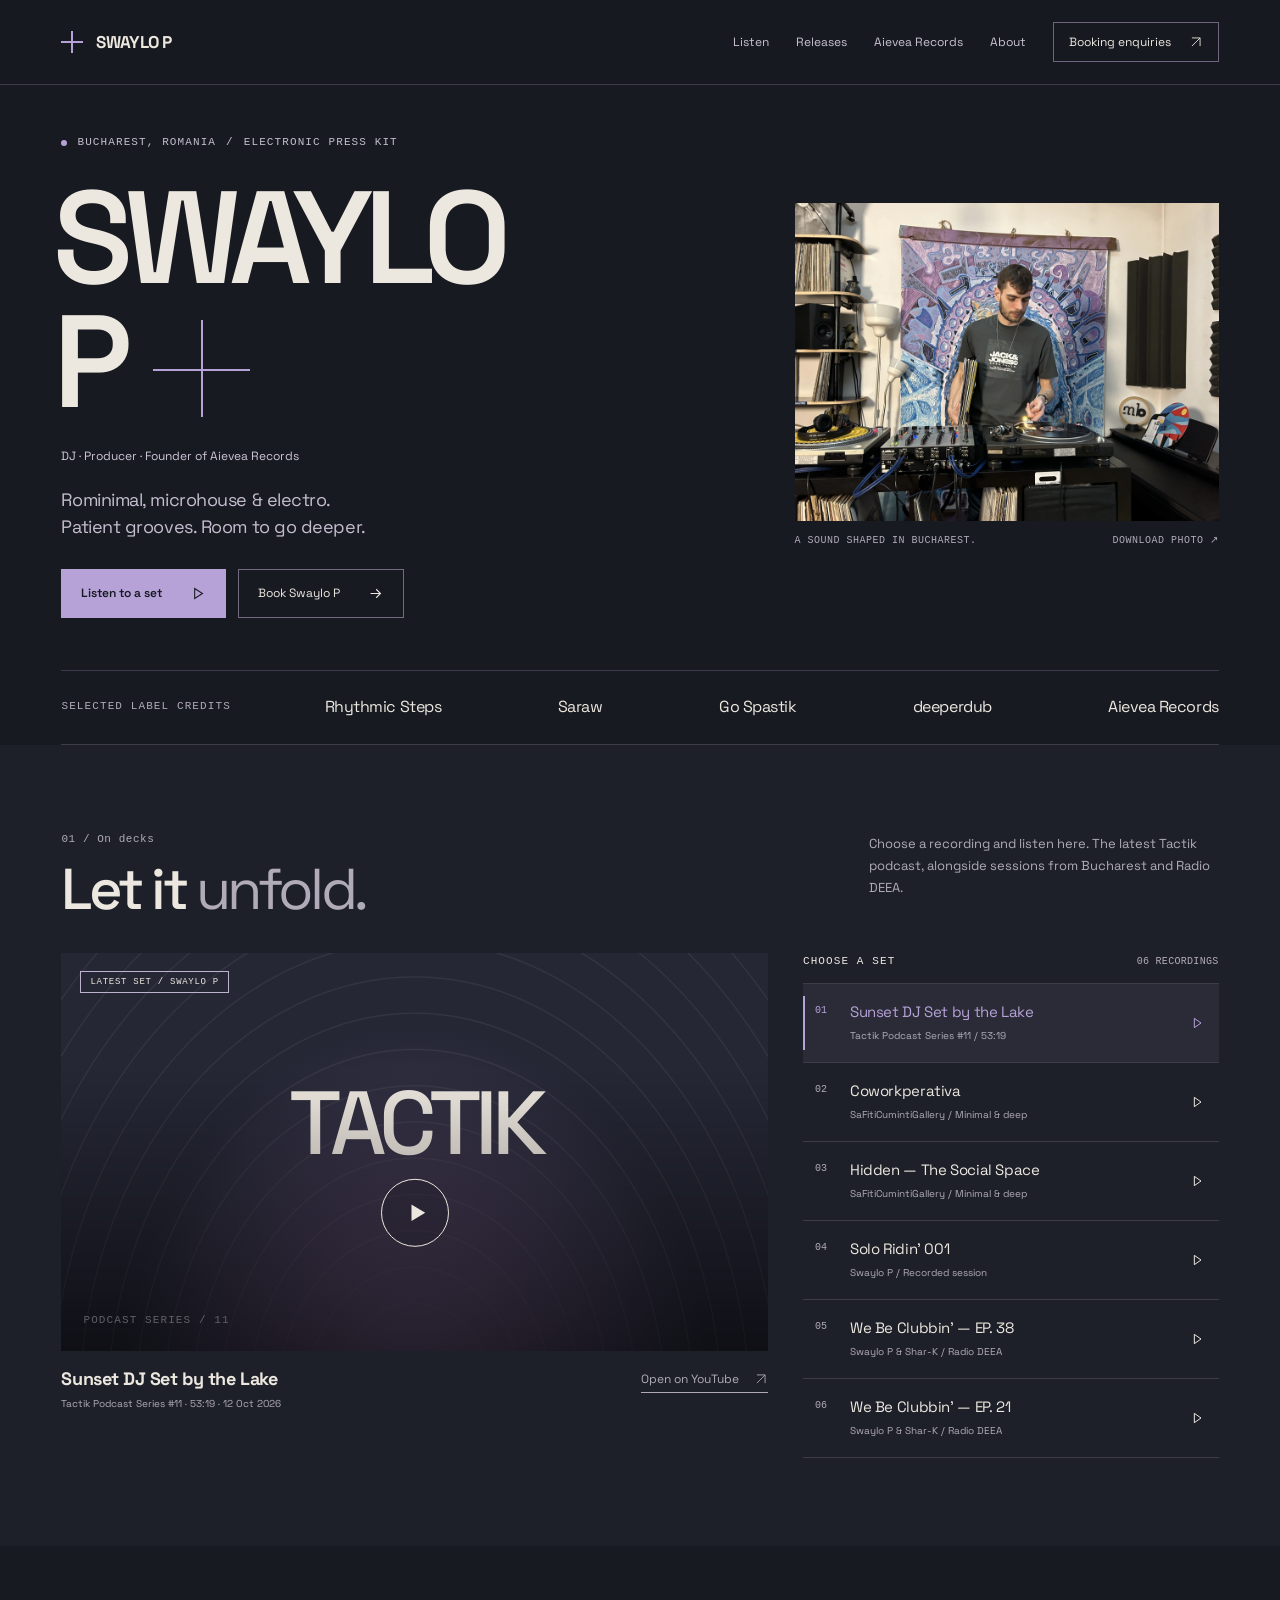
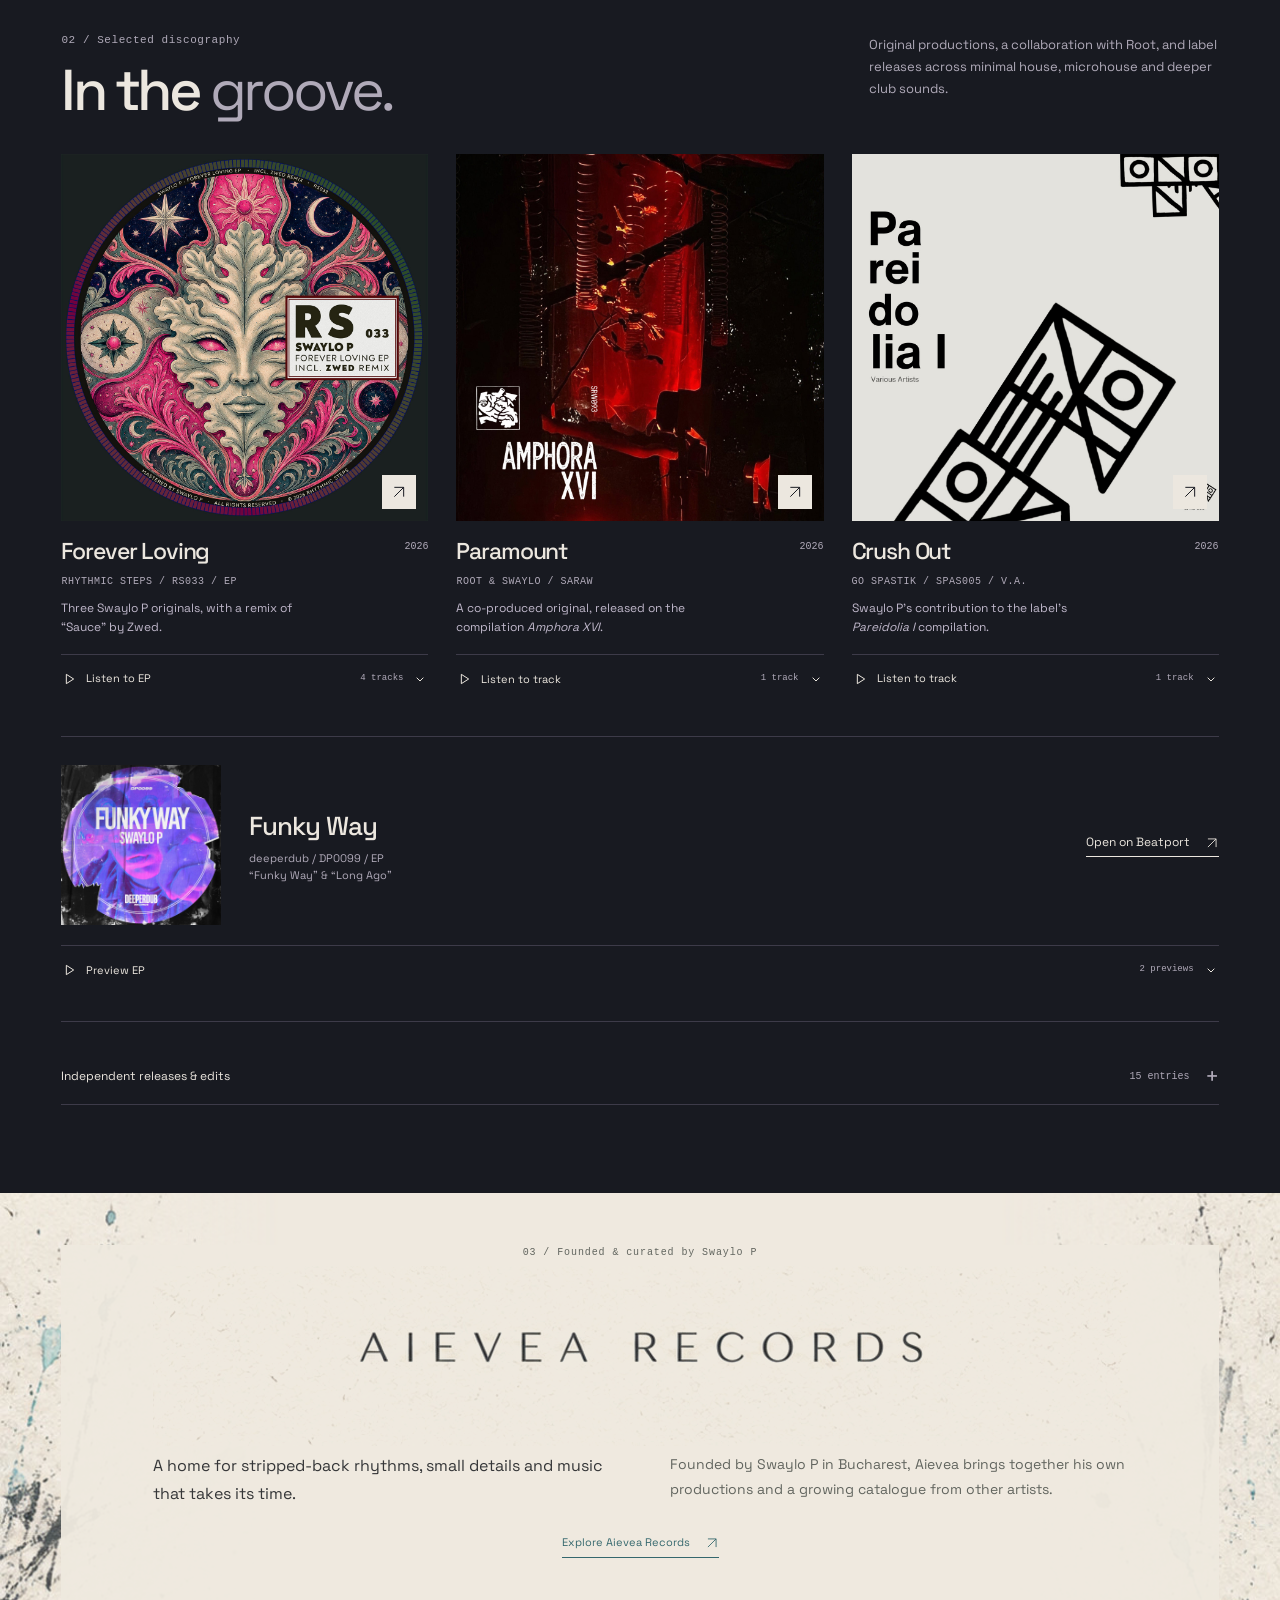
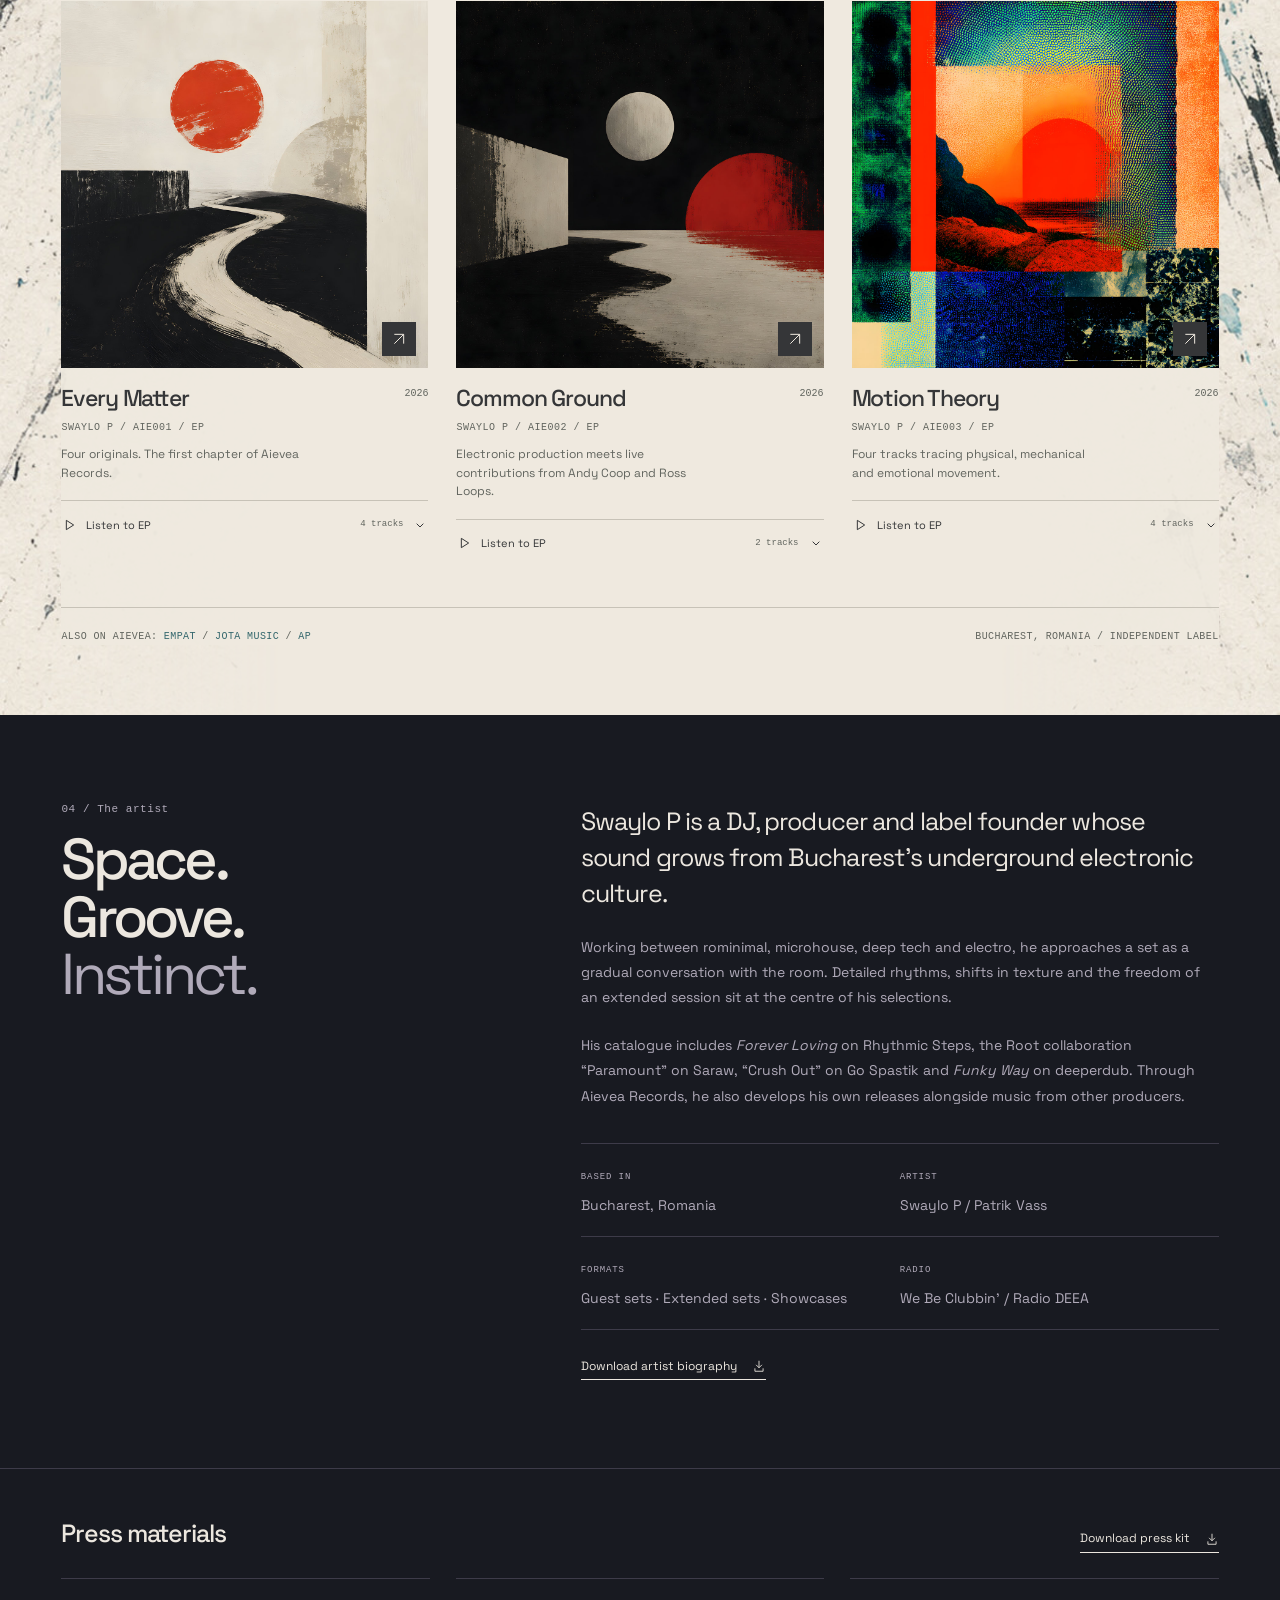
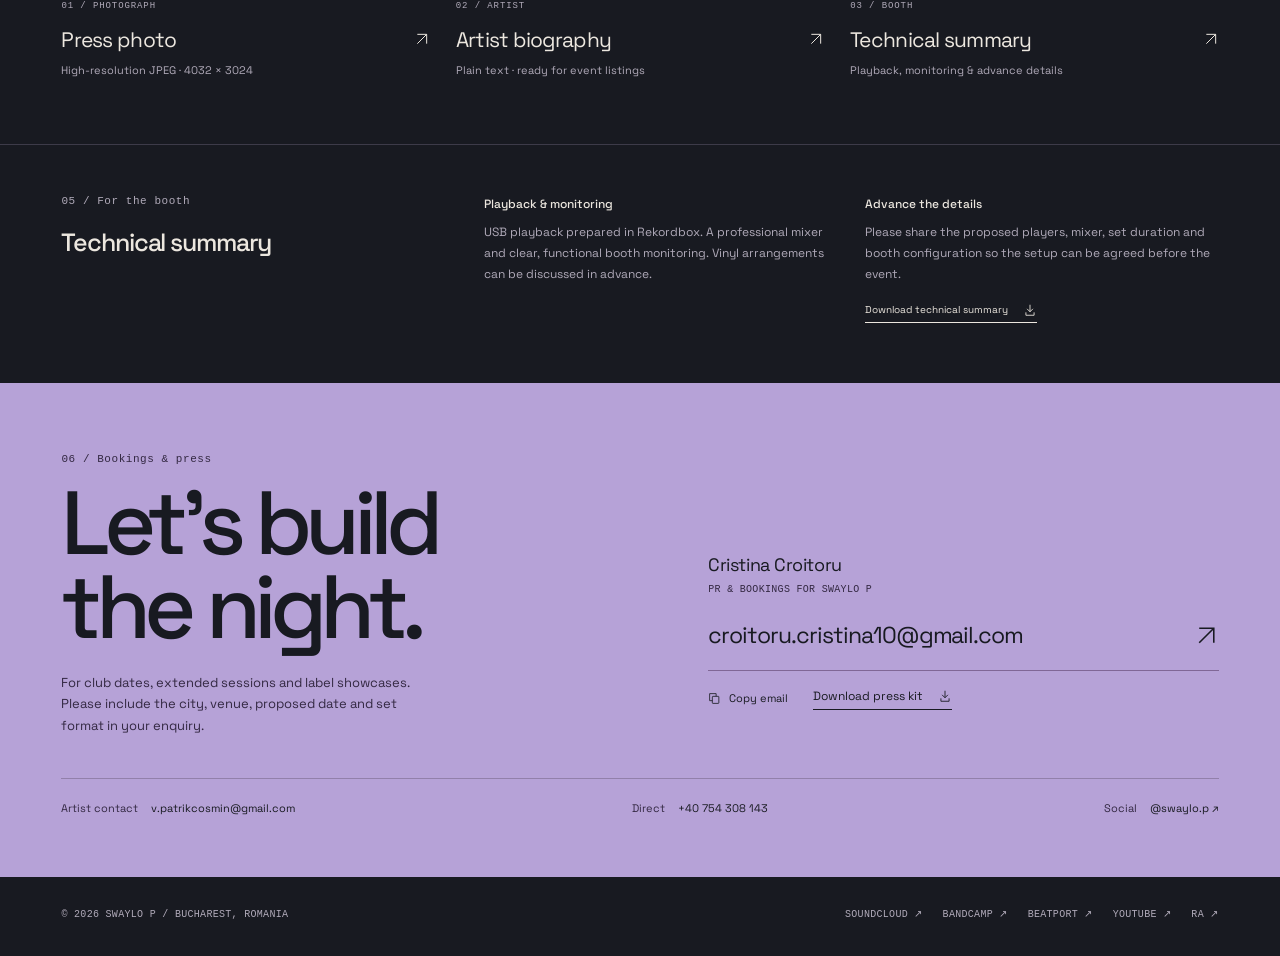
==== commit 577de893: "Apply Aievea branding and add official Funky Way artwork" ====
--- a/index.html
+++ b/index.html
@@ -226,8 +226,9 @@
     .press-resource:hover{text-decoration:none}.press-resource:hover>span:not(.eyebrow){color:var(--accent)}
     @media(max-width:700px){.press-resources{grid-template-columns:minmax(0,1fr);gap:24px}.press-resource{padding-top:16px}.portrait-foot{row-gap:8px}}
   </style>
-  <link rel="stylesheet" href="styles/releases.css">
+  <link rel="stylesheet" href="styles/releases.css?v=artwork-2">
   <link rel="stylesheet" href="styles/sets.css">
+  <link rel="stylesheet" href="styles/aievea.css">
   <script type="application/ld+json">
     {"@context":"https://schema.org","@type":"Person","name":"Swaylo P","alternateName":"Patrik Vass","jobTitle":"DJ and music producer","url":"https://swaylo-p.github.io/swaylo-p-epk/","image":"https://swaylo-p.github.io/swaylo-p-epk/images/swaylo-p-portrait.jpg","homeLocation":{"@type":"Place","name":"Bucharest, Romania"},"sameAs":["https://soundcloud.com/pswaylo","https://www.instagram.com/swaylo.p/","https://www.beatport.com/artist/swaylo-p/1462597","https://pswaylo.bandcamp.com/","https://ra.co/dj/swaylop"]}
   </script>
@@ -321,8 +322,8 @@
 
           <details class="release-listen" name="release-audio" data-provider="Bandcamp" style="--player-height:300px">
             <summary><svg aria-hidden="true" viewBox="0 0 24 24"><path d="m8 5 11 7-11 7Z"/></svg><span>Listen to EP</span><span class="listen-count">4 tracks</span><svg class="listen-chevron" aria-hidden="true" viewBox="0 0 24 24"><path d="m7 10 5 5 5-5"/></svg></summary>
-            <div class="release-player-host"><noscript><iframe class="release-frame" src="https://bandcamp.com/EmbeddedPlayer/album=2091072155/size=large/bgcol=ffffff/linkcol=6a5581/artwork=none/transparent=true/" title="Forever Loving by Swaylo P - Bandcamp player" width="100%" height="300" loading="lazy" allow="autoplay" referrerpolicy="strict-origin-when-cross-origin" scrolling="no"></iframe></noscript></div>
-            <template><iframe class="release-frame" src="https://bandcamp.com/EmbeddedPlayer/album=2091072155/size=large/bgcol=ffffff/linkcol=6a5581/artwork=none/transparent=true/" title="Forever Loving by Swaylo P - Bandcamp player" width="100%" height="300" loading="lazy" allow="autoplay" referrerpolicy="strict-origin-when-cross-origin" scrolling="no"></iframe></template>
+            <div class="release-player-host"><noscript><iframe class="release-frame" src="https://bandcamp.com/EmbeddedPlayer/album=2091072155/size=large/bgcol=ffffff/linkcol=7658a3/artwork=small/tracklist=true/transparent=true/" title="Forever Loving by Swaylo P - Bandcamp player" width="100%" height="300" loading="lazy" allow="autoplay" referrerpolicy="strict-origin-when-cross-origin" scrolling="no"></iframe></noscript></div>
+            <template><iframe class="release-frame" src="https://bandcamp.com/EmbeddedPlayer/album=2091072155/size=large/bgcol=ffffff/linkcol=7658a3/artwork=small/tracklist=true/transparent=true/" title="Forever Loving by Swaylo P - Bandcamp player" width="100%" height="300" loading="lazy" allow="autoplay" referrerpolicy="strict-origin-when-cross-origin" scrolling="no"></iframe></template>
             <a class="release-store" href="https://rhythmicsteps.bandcamp.com/album/swaylo-p-forever-loving-ep-rs033" target="_blank" rel="noopener noreferrer">Open on Bandcamp <svg aria-hidden="true" viewBox="0 0 24 24"><path d="M5 19 19 5M5 5h14v14"/></svg></a>
           </details>
         </article>
@@ -332,8 +333,8 @@
 
           <details class="release-listen" name="release-audio" data-provider="Bandcamp" style="--player-height:42px">
             <summary><svg aria-hidden="true" viewBox="0 0 24 24"><path d="m8 5 11 7-11 7Z"/></svg><span>Listen to track</span><span class="listen-count">1 track</span><svg class="listen-chevron" aria-hidden="true" viewBox="0 0 24 24"><path d="m7 10 5 5 5-5"/></svg></summary>
-            <div class="release-player-host"><noscript><iframe class="release-frame" src="https://bandcamp.com/EmbeddedPlayer/track=2524984960/size=small/bgcol=ffffff/linkcol=6a5581/artwork=none/transparent=true/" title="Paramount by Root &amp; Swaylo - Bandcamp player" width="100%" height="42" loading="lazy" allow="autoplay" referrerpolicy="strict-origin-when-cross-origin" scrolling="no"></iframe></noscript></div>
-            <template><iframe class="release-frame" src="https://bandcamp.com/EmbeddedPlayer/track=2524984960/size=small/bgcol=ffffff/linkcol=6a5581/artwork=none/transparent=true/" title="Paramount by Root &amp; Swaylo - Bandcamp player" width="100%" height="42" loading="lazy" allow="autoplay" referrerpolicy="strict-origin-when-cross-origin" scrolling="no"></iframe></template>
+            <div class="release-player-host"><noscript><iframe class="release-frame" src="https://bandcamp.com/EmbeddedPlayer/track=2524984960/size=small/bgcol=ffffff/linkcol=7658a3/artwork=none/transparent=true/" title="Paramount by Root &amp; Swaylo - Bandcamp player" width="100%" height="42" loading="lazy" allow="autoplay" referrerpolicy="strict-origin-when-cross-origin" scrolling="no"></iframe></noscript></div>
+            <template><iframe class="release-frame" src="https://bandcamp.com/EmbeddedPlayer/track=2524984960/size=small/bgcol=ffffff/linkcol=7658a3/artwork=none/transparent=true/" title="Paramount by Root &amp; Swaylo - Bandcamp player" width="100%" height="42" loading="lazy" allow="autoplay" referrerpolicy="strict-origin-when-cross-origin" scrolling="no"></iframe></template>
             <a class="release-store" href="https://saraw.bandcamp.com/album/amphora-xvi" target="_blank" rel="noopener noreferrer">Open on Bandcamp <svg aria-hidden="true" viewBox="0 0 24 24"><path d="M5 19 19 5M5 5h14v14"/></svg></a>
           </details>
         </article>
@@ -343,15 +344,15 @@
 
           <details class="release-listen" name="release-audio" data-provider="Bandcamp" style="--player-height:42px">
             <summary><svg aria-hidden="true" viewBox="0 0 24 24"><path d="m8 5 11 7-11 7Z"/></svg><span>Listen to track</span><span class="listen-count">1 track</span><svg class="listen-chevron" aria-hidden="true" viewBox="0 0 24 24"><path d="m7 10 5 5 5-5"/></svg></summary>
-            <div class="release-player-host"><noscript><iframe class="release-frame" src="https://bandcamp.com/EmbeddedPlayer/track=4106744683/size=small/bgcol=ffffff/linkcol=6a5581/artwork=none/transparent=true/" title="Crush Out by Swaylo P - Bandcamp player" width="100%" height="42" loading="lazy" allow="autoplay" referrerpolicy="strict-origin-when-cross-origin" scrolling="no"></iframe></noscript></div>
-            <template><iframe class="release-frame" src="https://bandcamp.com/EmbeddedPlayer/track=4106744683/size=small/bgcol=ffffff/linkcol=6a5581/artwork=none/transparent=true/" title="Crush Out by Swaylo P - Bandcamp player" width="100%" height="42" loading="lazy" allow="autoplay" referrerpolicy="strict-origin-when-cross-origin" scrolling="no"></iframe></template>
+            <div class="release-player-host"><noscript><iframe class="release-frame" src="https://bandcamp.com/EmbeddedPlayer/track=4106744683/size=small/bgcol=ffffff/linkcol=7658a3/artwork=none/transparent=true/" title="Crush Out by Swaylo P - Bandcamp player" width="100%" height="42" loading="lazy" allow="autoplay" referrerpolicy="strict-origin-when-cross-origin" scrolling="no"></iframe></noscript></div>
+            <template><iframe class="release-frame" src="https://bandcamp.com/EmbeddedPlayer/track=4106744683/size=small/bgcol=ffffff/linkcol=7658a3/artwork=none/transparent=true/" title="Crush Out by Swaylo P - Bandcamp player" width="100%" height="42" loading="lazy" allow="autoplay" referrerpolicy="strict-origin-when-cross-origin" scrolling="no"></iframe></template>
             <a class="release-store" href="https://gosipastik.bandcamp.com/album/spas005-pareidolia-i" target="_blank" rel="noopener noreferrer">Open on Bandcamp <svg aria-hidden="true" viewBox="0 0 24 24"><path d="M5 19 19 5M5 5h14v14"/></svg></a>
           </details>
         </article>
       </div>
       <div class="release-extra">
-        <div class="release-extra-mark" aria-hidden="true">FW</div>
-        <div><h3>Funky Way</h3><p>deeperdub / EP / “Funky Way” &amp; “Long Ago”</p></div>
+        <a class="release-extra-art" href="https://www.beatport.com/release/funky-way/5634302" target="_blank" rel="noopener noreferrer" aria-label="Funky Way on Beatport"><img src="images/releases/funky-way-deeperdub.jpg" width="1400" height="1400" alt="Funky Way EP artwork by Swaylo P on deeperdub" loading="lazy"></a>
+        <div><h3>Funky Way</h3><p>deeperdub / DP0099 / EP<br>“Funky Way” &amp; “Long Ago”</p></div>
         <a class="text-link" href="https://www.beatport.com/release/funky-way/5634302" target="_blank" rel="noopener noreferrer" aria-label="Open Funky Way on Beatport">Open on Beatport <svg aria-hidden="true" viewBox="0 0 24 24"><path d="M5 19 19 5M5 5h14v14"/></svg></a>
         <details class="release-listen" name="release-audio" data-provider="Beatport" style="--player-height:362px">
             <summary><svg aria-hidden="true" viewBox="0 0 24 24"><path d="m8 5 11 7-11 7Z"/></svg><span>Preview EP</span><span class="listen-count">2 previews</span><svg class="listen-chevron" aria-hidden="true" viewBox="0 0 24 24"><path d="m7 10 5 5 5-5"/></svg></summary>
@@ -384,33 +385,39 @@
 
     <section class="aievea section" id="aievea" aria-labelledby="aievea-heading">
       <div class="container">
-        <span class="section-index">03 / Founded &amp; curated by Swaylo P</span>
+        <div class="aievea-brand">
+          <span class="section-index">03 / Founded &amp; curated by Swaylo P</span>
+          <h2 class="aievea-wordmark" id="aievea-heading"><img src="images/aievea/aievea-bandcamp-header.png" width="975" height="180" loading="lazy" alt="Aievea Records"></h2>
+        </div>
         <div class="aievea-intro">
-          <h2 id="aievea-heading">aievea<span>records.</span></h2>
-          <div class="aievea-copy"><p>A home for stripped-back rhythms, small details and music that takes its time.</p><p>Founded by Swaylo P in Bucharest, Aievea brings together his own productions and a growing catalogue from other artists.</p><a class="text-link" href="https://aievearecords.bandcamp.com/" target="_blank" rel="noopener noreferrer">Explore Aievea Records <svg aria-hidden="true" viewBox="0 0 24 24"><path d="M5 19 19 5M5 5h14v14"/></svg></a></div>
+          <div class="aievea-copy">
+            <p>A home for stripped-back rhythms, small details and music that takes its time.</p>
+            <p>Founded by Swaylo P in Bucharest, Aievea brings together his own productions and a growing catalogue from other artists.</p>
+            <a class="text-link" href="https://aievearecords.bandcamp.com/" target="_blank" rel="noopener noreferrer">Explore Aievea Records <svg aria-hidden="true" viewBox="0 0 24 24"><path d="M5 19 19 5M5 5h14v14"/></svg></a>
+          </div>
         </div>
         <div class="release-grid">
           <article class="release" aria-labelledby="release-every-matter"><a class="release-art" href="https://aievearecords.bandcamp.com/album/aie001-every-matter-ep" target="_blank" rel="noopener noreferrer"><img src="images/releases/every-matter-aievea.jpg" width="1200" height="1200" loading="lazy" alt="Every Matter EP artwork"><span class="release-overlay"><svg aria-hidden="true" viewBox="0 0 24 24"><path d="M5 19 19 5M5 5h14v14"/></svg></span></a><div class="release-body"><div class="release-heading"><h3 id="release-every-matter"><a href="https://aievearecords.bandcamp.com/album/aie001-every-matter-ep" target="_blank" rel="noopener noreferrer">Every Matter</a></h3><span class="release-year">2026</span></div><p class="release-credit">Swaylo P / AIE001 / EP</p><p class="release-note">Four originals. The first chapter of Aievea Records.</p></div>
           <details class="release-listen" name="release-audio" data-provider="Bandcamp" style="--player-height:300px">
             <summary><svg aria-hidden="true" viewBox="0 0 24 24"><path d="m8 5 11 7-11 7Z"/></svg><span>Listen to EP</span><span class="listen-count">4 tracks</span><svg class="listen-chevron" aria-hidden="true" viewBox="0 0 24 24"><path d="m7 10 5 5 5-5"/></svg></summary>
-            <div class="release-player-host"><noscript><iframe class="release-frame" src="https://bandcamp.com/EmbeddedPlayer/album=3617507079/size=large/bgcol=ffffff/linkcol=6a5581/artwork=none/transparent=true/" title="Every Matter by Swaylo P - Bandcamp player" width="100%" height="300" loading="lazy" allow="autoplay" referrerpolicy="strict-origin-when-cross-origin" scrolling="no"></iframe></noscript></div>
-            <template><iframe class="release-frame" src="https://bandcamp.com/EmbeddedPlayer/album=3617507079/size=large/bgcol=ffffff/linkcol=6a5581/artwork=none/transparent=true/" title="Every Matter by Swaylo P - Bandcamp player" width="100%" height="300" loading="lazy" allow="autoplay" referrerpolicy="strict-origin-when-cross-origin" scrolling="no"></iframe></template>
+            <div class="release-player-host"><noscript><iframe class="release-frame" src="https://bandcamp.com/EmbeddedPlayer/album=3617507079/size=large/bgcol=ffffff/linkcol=3f747b/artwork=small/tracklist=true/transparent=true/" title="Every Matter by Swaylo P - Bandcamp player" width="100%" height="300" loading="lazy" allow="autoplay" referrerpolicy="strict-origin-when-cross-origin" scrolling="no"></iframe></noscript></div>
+            <template><iframe class="release-frame" src="https://bandcamp.com/EmbeddedPlayer/album=3617507079/size=large/bgcol=ffffff/linkcol=3f747b/artwork=small/tracklist=true/transparent=true/" title="Every Matter by Swaylo P - Bandcamp player" width="100%" height="300" loading="lazy" allow="autoplay" referrerpolicy="strict-origin-when-cross-origin" scrolling="no"></iframe></template>
             <a class="release-store" href="https://aievearecords.bandcamp.com/album/aie001-every-matter-ep" target="_blank" rel="noopener noreferrer">Open on Bandcamp <svg aria-hidden="true" viewBox="0 0 24 24"><path d="M5 19 19 5M5 5h14v14"/></svg></a>
           </details>
         </article>
           <article class="release" aria-labelledby="release-common-ground"><a class="release-art" href="https://aievearecords.bandcamp.com/album/aie002-common-ground-ep" target="_blank" rel="noopener noreferrer"><img src="images/releases/common-ground-aievea.jpg" width="1200" height="1200" loading="lazy" alt="Common Ground EP artwork"><span class="release-overlay"><svg aria-hidden="true" viewBox="0 0 24 24"><path d="M5 19 19 5M5 5h14v14"/></svg></span></a><div class="release-body"><div class="release-heading"><h3 id="release-common-ground"><a href="https://aievearecords.bandcamp.com/album/aie002-common-ground-ep" target="_blank" rel="noopener noreferrer">Common Ground</a></h3><span class="release-year">2026</span></div><p class="release-credit">Swaylo P / AIE002 / EP</p><p class="release-note">Electronic production meets live contributions from Andy Coop and Ross Loops.</p></div>
-          <details class="release-listen" name="release-audio" data-provider="Bandcamp" style="--player-height:240px">
+          <details class="release-listen" name="release-audio" data-provider="Bandcamp" style="--player-height:234px">
             <summary><svg aria-hidden="true" viewBox="0 0 24 24"><path d="m8 5 11 7-11 7Z"/></svg><span>Listen to EP</span><span class="listen-count">2 tracks</span><svg class="listen-chevron" aria-hidden="true" viewBox="0 0 24 24"><path d="m7 10 5 5 5-5"/></svg></summary>
-            <div class="release-player-host"><noscript><iframe class="release-frame" src="https://bandcamp.com/EmbeddedPlayer/album=2716549356/size=large/bgcol=ffffff/linkcol=6a5581/artwork=none/transparent=true/" title="Common Ground by Swaylo P - Bandcamp player" width="100%" height="240" loading="lazy" allow="autoplay" referrerpolicy="strict-origin-when-cross-origin" scrolling="no"></iframe></noscript></div>
-            <template><iframe class="release-frame" src="https://bandcamp.com/EmbeddedPlayer/album=2716549356/size=large/bgcol=ffffff/linkcol=6a5581/artwork=none/transparent=true/" title="Common Ground by Swaylo P - Bandcamp player" width="100%" height="240" loading="lazy" allow="autoplay" referrerpolicy="strict-origin-when-cross-origin" scrolling="no"></iframe></template>
+            <div class="release-player-host"><noscript><iframe class="release-frame" src="https://bandcamp.com/EmbeddedPlayer/album=2716549356/size=large/bgcol=ffffff/linkcol=3f747b/artwork=small/tracklist=true/transparent=true/" title="Common Ground by Swaylo P - Bandcamp player" width="100%" height="234" loading="lazy" allow="autoplay" referrerpolicy="strict-origin-when-cross-origin" scrolling="no"></iframe></noscript></div>
+            <template><iframe class="release-frame" src="https://bandcamp.com/EmbeddedPlayer/album=2716549356/size=large/bgcol=ffffff/linkcol=3f747b/artwork=small/tracklist=true/transparent=true/" title="Common Ground by Swaylo P - Bandcamp player" width="100%" height="234" loading="lazy" allow="autoplay" referrerpolicy="strict-origin-when-cross-origin" scrolling="no"></iframe></template>
             <a class="release-store" href="https://aievearecords.bandcamp.com/album/aie002-common-ground-ep" target="_blank" rel="noopener noreferrer">Open on Bandcamp <svg aria-hidden="true" viewBox="0 0 24 24"><path d="M5 19 19 5M5 5h14v14"/></svg></a>
           </details>
         </article>
           <article class="release" aria-labelledby="release-motion-theory"><a class="release-art" href="https://aievearecords.bandcamp.com/album/aie003-motion-theory-ep" target="_blank" rel="noopener noreferrer"><img src="images/releases/motion-theory-aievea.jpg" width="1200" height="1200" loading="lazy" alt="Motion Theory EP artwork"><span class="release-overlay"><svg aria-hidden="true" viewBox="0 0 24 24"><path d="M5 19 19 5M5 5h14v14"/></svg></span></a><div class="release-body"><div class="release-heading"><h3 id="release-motion-theory"><a href="https://aievearecords.bandcamp.com/album/aie003-motion-theory-ep" target="_blank" rel="noopener noreferrer">Motion Theory</a></h3><span class="release-year">2026</span></div><p class="release-credit">Swaylo P / AIE003 / EP</p><p class="release-note">Four tracks tracing physical, mechanical and emotional movement.</p></div>
           <details class="release-listen" name="release-audio" data-provider="Bandcamp" style="--player-height:300px">
             <summary><svg aria-hidden="true" viewBox="0 0 24 24"><path d="m8 5 11 7-11 7Z"/></svg><span>Listen to EP</span><span class="listen-count">4 tracks</span><svg class="listen-chevron" aria-hidden="true" viewBox="0 0 24 24"><path d="m7 10 5 5 5-5"/></svg></summary>
-            <div class="release-player-host"><noscript><iframe class="release-frame" src="https://bandcamp.com/EmbeddedPlayer/album=4146037359/size=large/bgcol=ffffff/linkcol=6a5581/artwork=none/transparent=true/" title="Motion Theory by Swaylo P - Bandcamp player" width="100%" height="300" loading="lazy" allow="autoplay" referrerpolicy="strict-origin-when-cross-origin" scrolling="no"></iframe></noscript></div>
-            <template><iframe class="release-frame" src="https://bandcamp.com/EmbeddedPlayer/album=4146037359/size=large/bgcol=ffffff/linkcol=6a5581/artwork=none/transparent=true/" title="Motion Theory by Swaylo P - Bandcamp player" width="100%" height="300" loading="lazy" allow="autoplay" referrerpolicy="strict-origin-when-cross-origin" scrolling="no"></iframe></template>
+            <div class="release-player-host"><noscript><iframe class="release-frame" src="https://bandcamp.com/EmbeddedPlayer/album=4146037359/size=large/bgcol=ffffff/linkcol=3f747b/artwork=small/tracklist=true/transparent=true/" title="Motion Theory by Swaylo P - Bandcamp player" width="100%" height="300" loading="lazy" allow="autoplay" referrerpolicy="strict-origin-when-cross-origin" scrolling="no"></iframe></noscript></div>
+            <template><iframe class="release-frame" src="https://bandcamp.com/EmbeddedPlayer/album=4146037359/size=large/bgcol=ffffff/linkcol=3f747b/artwork=small/tracklist=true/transparent=true/" title="Motion Theory by Swaylo P - Bandcamp player" width="100%" height="300" loading="lazy" allow="autoplay" referrerpolicy="strict-origin-when-cross-origin" scrolling="no"></iframe></template>
             <a class="release-store" href="https://aievearecords.bandcamp.com/album/aie003-motion-theory-ep" target="_blank" rel="noopener noreferrer">Open on Bandcamp <svg aria-hidden="true" viewBox="0 0 24 24"><path d="M5 19 19 5M5 5h14v14"/></svg></a>
           </details>
         </article>
--- a/styles/releases.css
+++ b/styles/releases.css
@@ -16,9 +16,17 @@
 .release-store{display:flex;align-items:center;justify-content:space-between;gap:12px;padding:12px 0 15px;font-size:10px;color:var(--muted)}
 .release-store svg{width:13px;height:13px;flex-shrink:0}
 .release-extra .release-listen{margin-top:0}
+.release-extra{grid-template-columns:160px minmax(0,1fr) auto;gap:20px 28px;padding-block:28px}
+.release-extra-art{display:block;width:160px;aspect-ratio:1;overflow:hidden}
+.release-extra-art img{width:100%;height:100%;object-fit:cover;transition:transform .45s}
+.release-extra-art:hover img{transform:scale(1.035)}
+.release-extra>div{min-width:0;overflow-wrap:anywhere}
+.release-extra h3{font-size:26px}
+.release-extra p{line-height:1.6}
 .aievea .release-listen{border-color:var(--paper-line)}
 .aievea .release-listen>summary:hover{color:#6a5581}
 .aievea .listen-count,.aievea .release-store{color:#655f70}
 @media(min-width:701px) and (max-width:999px){.release-grid{grid-template-columns:repeat(2,minmax(0,1fr))}}
 @media(max-width:700px){.release{row-gap:0}.release-listen{margin-top:15px}.release-listen>summary{min-height:48px;font-size:12px}}
+@media(max-width:700px){.release-extra{grid-template-columns:96px minmax(0,1fr) auto;gap:13px;padding-block:22px}.release-extra-art{width:96px}.release-extra h3{font-size:22px}}
 @media print{.release-listen{display:none}}
--- a/styles/aievea.css
+++ b/styles/aievea.css
@@ -0,0 +1,259 @@
+/* Aievea's original Bandcamp artwork and palette. Load after releases.css. */
+#aievea {
+  --aievea-paper: #efe9df;
+  --aievea-ink: #353638;
+  --aievea-muted: #62655f;
+  --aievea-teal: #34676d;
+  --aievea-line: #c7c2b7;
+  --paper: var(--aievea-paper);
+  --ink: var(--aievea-ink);
+  --accent: var(--aievea-teal);
+  --paper-line: var(--aievea-line);
+  position: relative;
+  isolation: isolate;
+  overflow: hidden;
+  padding-block: 52px 70px;
+  background: var(--aievea-paper);
+  color: var(--aievea-ink);
+}
+
+/* Only the image's outer edges are exposed; its baked-in central logo is excluded. */
+#aievea::before,
+#aievea::after {
+  content: "";
+  position: absolute;
+  z-index: 0;
+  inset-block: 0;
+  width: clamp(90px, 22vw, 330px);
+  pointer-events: none;
+  background-image: url("../images/aievea/aievea-bandcamp-background.jpg");
+  background-repeat: no-repeat;
+  background-size: auto 100%;
+}
+
+#aievea::before {
+  left: 0;
+  background-position: left top;
+  -webkit-mask-image: linear-gradient(to right, #000 5%, transparent 100%);
+  mask-image: linear-gradient(to right, #000 5%, transparent 100%);
+}
+
+#aievea::after {
+  right: 0;
+  background-position: right top;
+  -webkit-mask-image: linear-gradient(to left, #000 5%, transparent 100%);
+  mask-image: linear-gradient(to left, #000 5%, transparent 100%);
+}
+
+#aievea > .container {
+  position: relative;
+  z-index: 1;
+  background: rgba(239, 233, 223, .95);
+  background-clip: content-box;
+}
+
+#aievea .aievea-brand {
+  max-width: 975px;
+  margin-inline: auto;
+  text-align: center;
+}
+
+#aievea .aievea-brand .section-index {
+  display: block;
+  margin: 0;
+  color: var(--aievea-muted);
+  font-size: 10px;
+  line-height: 1.6;
+  letter-spacing: .09em;
+}
+
+#aievea .aievea-wordmark {
+  display: flex;
+  align-items: center;
+  justify-content: center;
+  width: 100%;
+  max-width: 975px;
+  margin: 5px auto 0;
+  overflow: hidden;
+  font-size: 0;
+  line-height: 1;
+  letter-spacing: normal;
+}
+
+#aievea .aievea-wordmark img {
+  display: block;
+  flex: 0 0 auto;
+  width: 100%;
+  min-width: 460px;
+  max-width: none;
+  height: auto;
+  mix-blend-mode: darken;
+}
+
+#aievea .aievea-intro {
+  display: block;
+  max-width: 975px;
+  margin: 6px auto 43px;
+}
+
+#aievea .aievea-copy {
+  display: grid;
+  grid-template-columns: minmax(0, 1fr) minmax(0, 1fr);
+  gap: 20px 60px;
+  max-width: none;
+  font-size: 16px;
+  line-height: 1.75;
+}
+
+#aievea .aievea-copy p + p {
+  margin: 0;
+  color: var(--aievea-muted);
+  font-size: 14px;
+}
+
+#aievea .aievea-copy .text-link {
+  grid-column: 1 / -1;
+  justify-self: center;
+  margin-top: 5px;
+  color: var(--aievea-teal);
+  font-size: 11px;
+}
+
+#aievea .release-art {
+  background: #e2dcd1;
+}
+
+#aievea .release-year,
+#aievea .release-credit,
+#aievea .release-note,
+#aievea .listen-count,
+#aievea .aievea-bottom {
+  color: var(--aievea-muted);
+}
+
+#aievea .release-overlay {
+  background: var(--aievea-ink);
+  color: var(--aievea-paper);
+}
+
+#aievea .release:hover .release-overlay,
+#aievea .release-art:focus-visible .release-overlay {
+  background: var(--aievea-teal);
+  color: #fff;
+}
+
+#aievea .release-listen,
+#aievea .aievea-bottom {
+  border-color: var(--aievea-line);
+}
+
+#aievea .release-listen > summary {
+  color: var(--aievea-ink);
+}
+
+#aievea .release-listen[open] > summary,
+#aievea .release-listen > summary:hover,
+#aievea .release-store,
+#aievea .aievea-bottom a {
+  color: var(--aievea-teal);
+}
+
+#aievea .text-link:hover,
+#aievea .release-store:hover,
+#aievea .aievea-bottom a:hover,
+#aievea .release h3 a:hover {
+  color: #245157;
+}
+
+#aievea a:focus-visible,
+#aievea summary:focus-visible,
+#aievea button:focus-visible {
+  outline: 2px solid var(--aievea-teal);
+  outline-offset: 5px;
+}
+
+#aievea .aievea-bottom {
+  margin-top: 40px;
+}
+
+@media (max-width: 800px) {
+  #aievea {
+    padding-block: 42px 55px;
+  }
+
+  #aievea .aievea-copy {
+    gap: 20px 32px;
+    font-size: 14px;
+  }
+
+  #aievea .aievea-copy p + p {
+    font-size: 13px;
+  }
+}
+
+@media (max-width: 700px) {
+  #aievea {
+    padding-block: 38px 45px;
+  }
+
+  #aievea .aievea-brand .section-index {
+    font-size: 9px;
+    letter-spacing: .05em;
+  }
+
+  #aievea .aievea-wordmark {
+    margin-top: 11px;
+  }
+
+  #aievea .aievea-intro {
+    margin-top: 12px;
+    margin-bottom: 34px;
+  }
+
+  #aievea .aievea-copy {
+    grid-template-columns: minmax(0, 1fr);
+    gap: 15px;
+    font-size: 15px;
+  }
+
+  #aievea .aievea-copy p + p {
+    font-size: 13px;
+  }
+
+  #aievea .aievea-copy .text-link {
+    justify-self: start;
+    margin-top: 5px;
+  }
+
+  #aievea .aievea-bottom {
+    margin-top: 30px;
+  }
+}
+
+@media print {
+  #aievea {
+    background: #fff;
+    padding-block: 25px;
+  }
+
+  #aievea::before,
+  #aievea::after {
+    display: none;
+  }
+
+  #aievea > .container {
+    background: none;
+  }
+
+  #aievea .aievea-wordmark {
+    max-width: 600px;
+  }
+
+  #aievea .aievea-wordmark img {
+    mix-blend-mode: normal;
+  }
+
+  #aievea .aievea-intro {
+    margin-bottom: 25px;
+  }
+}
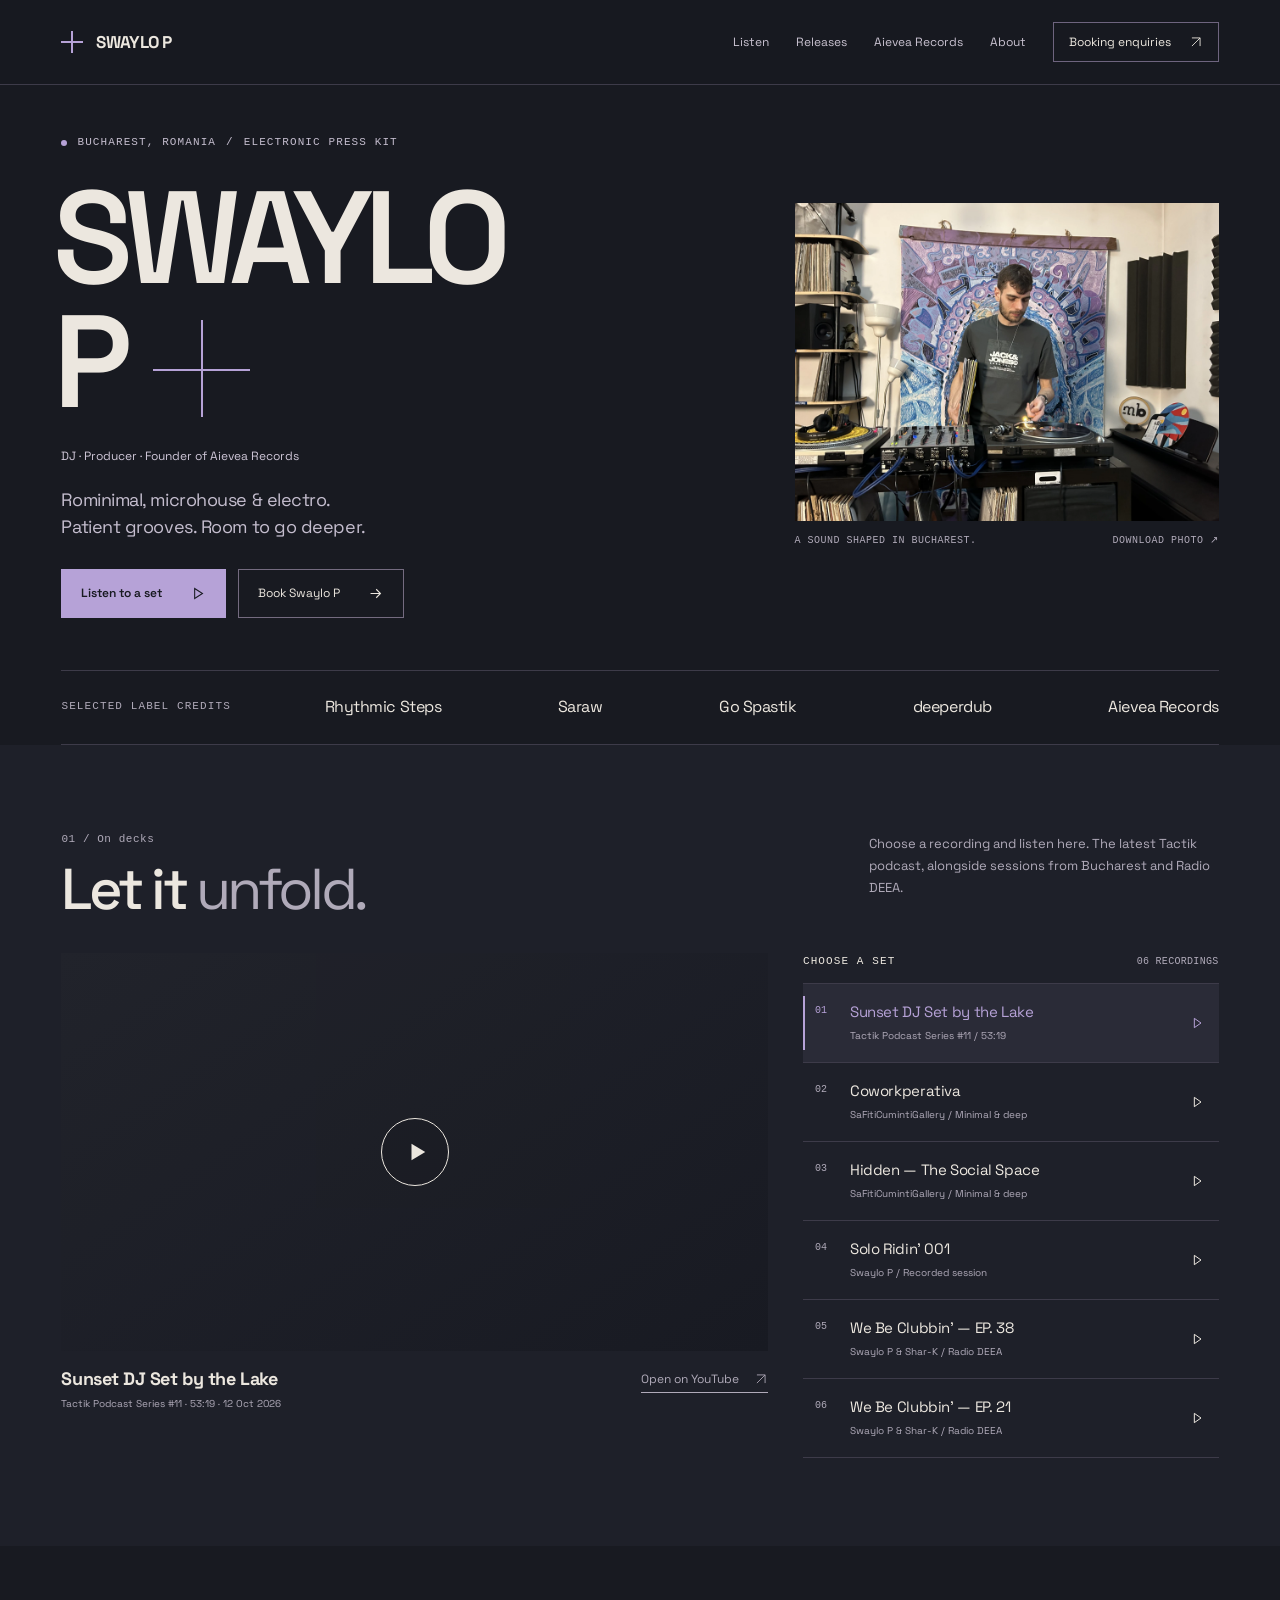
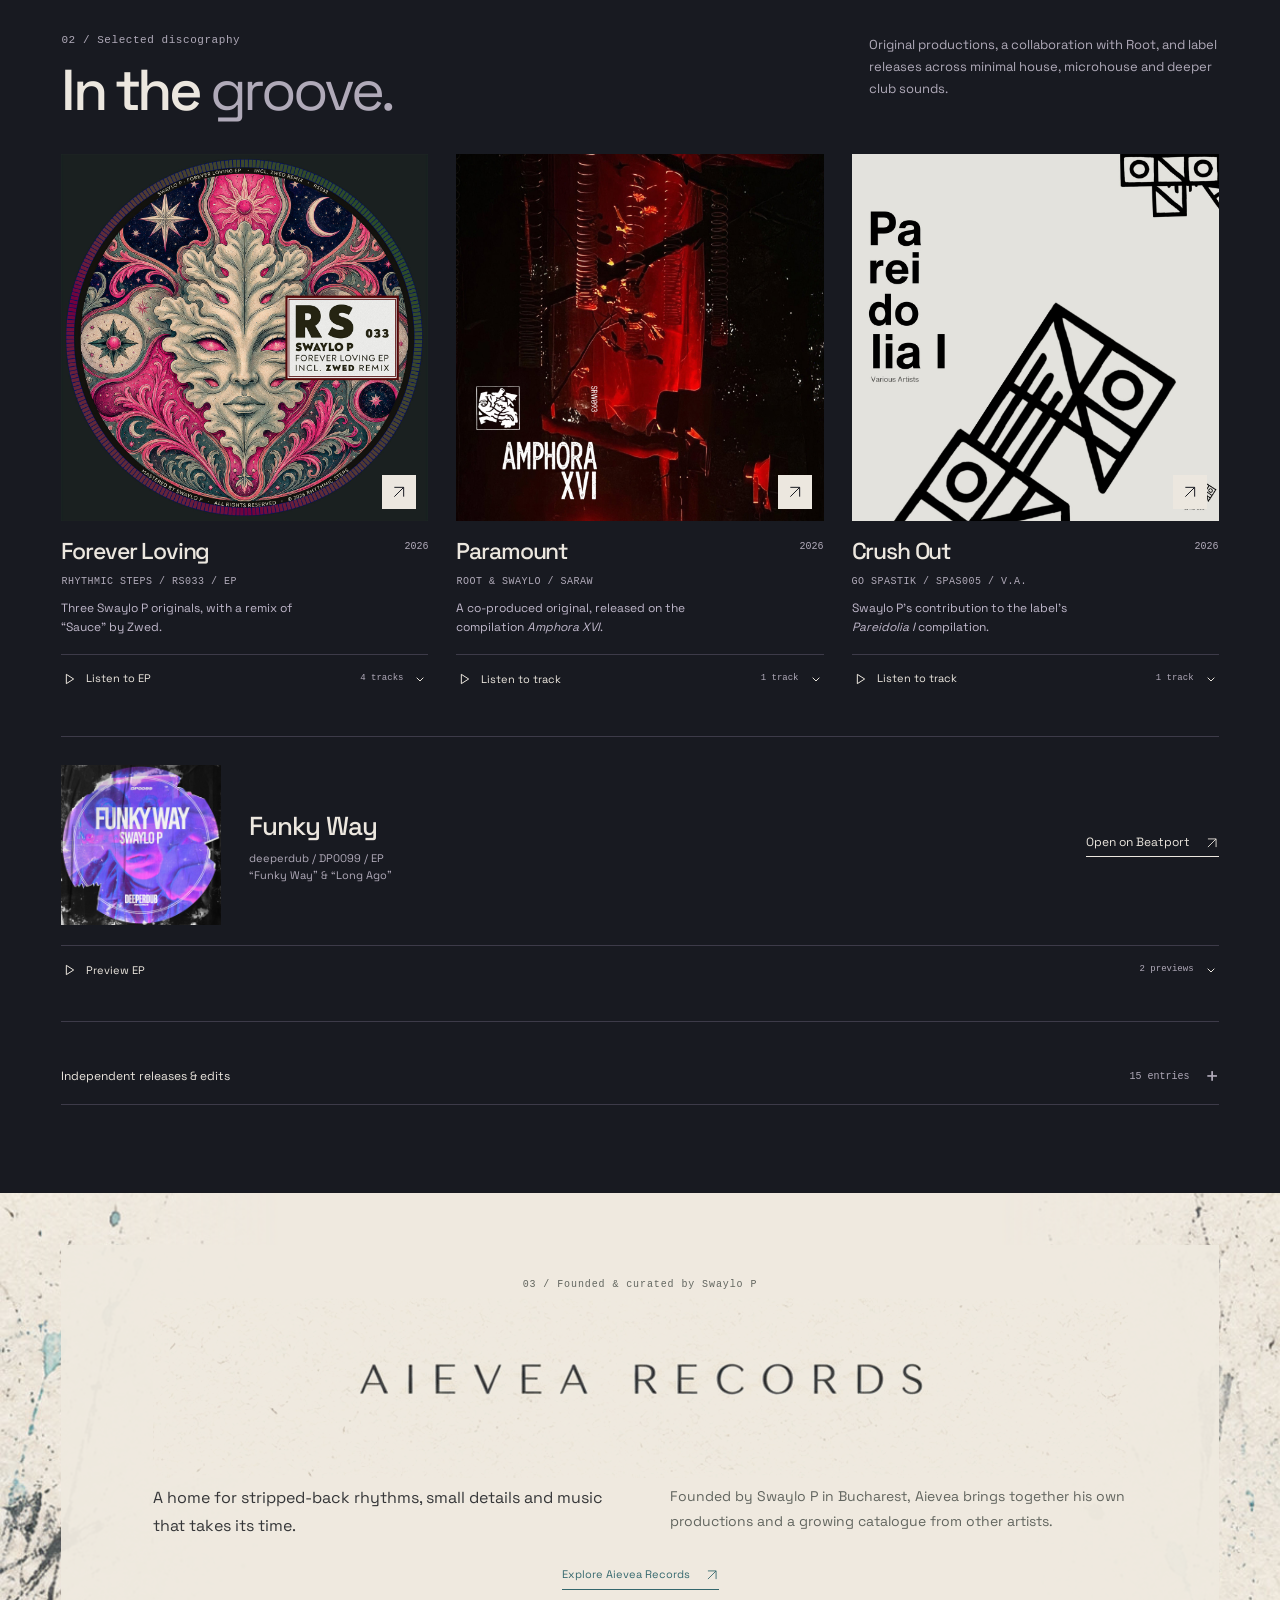
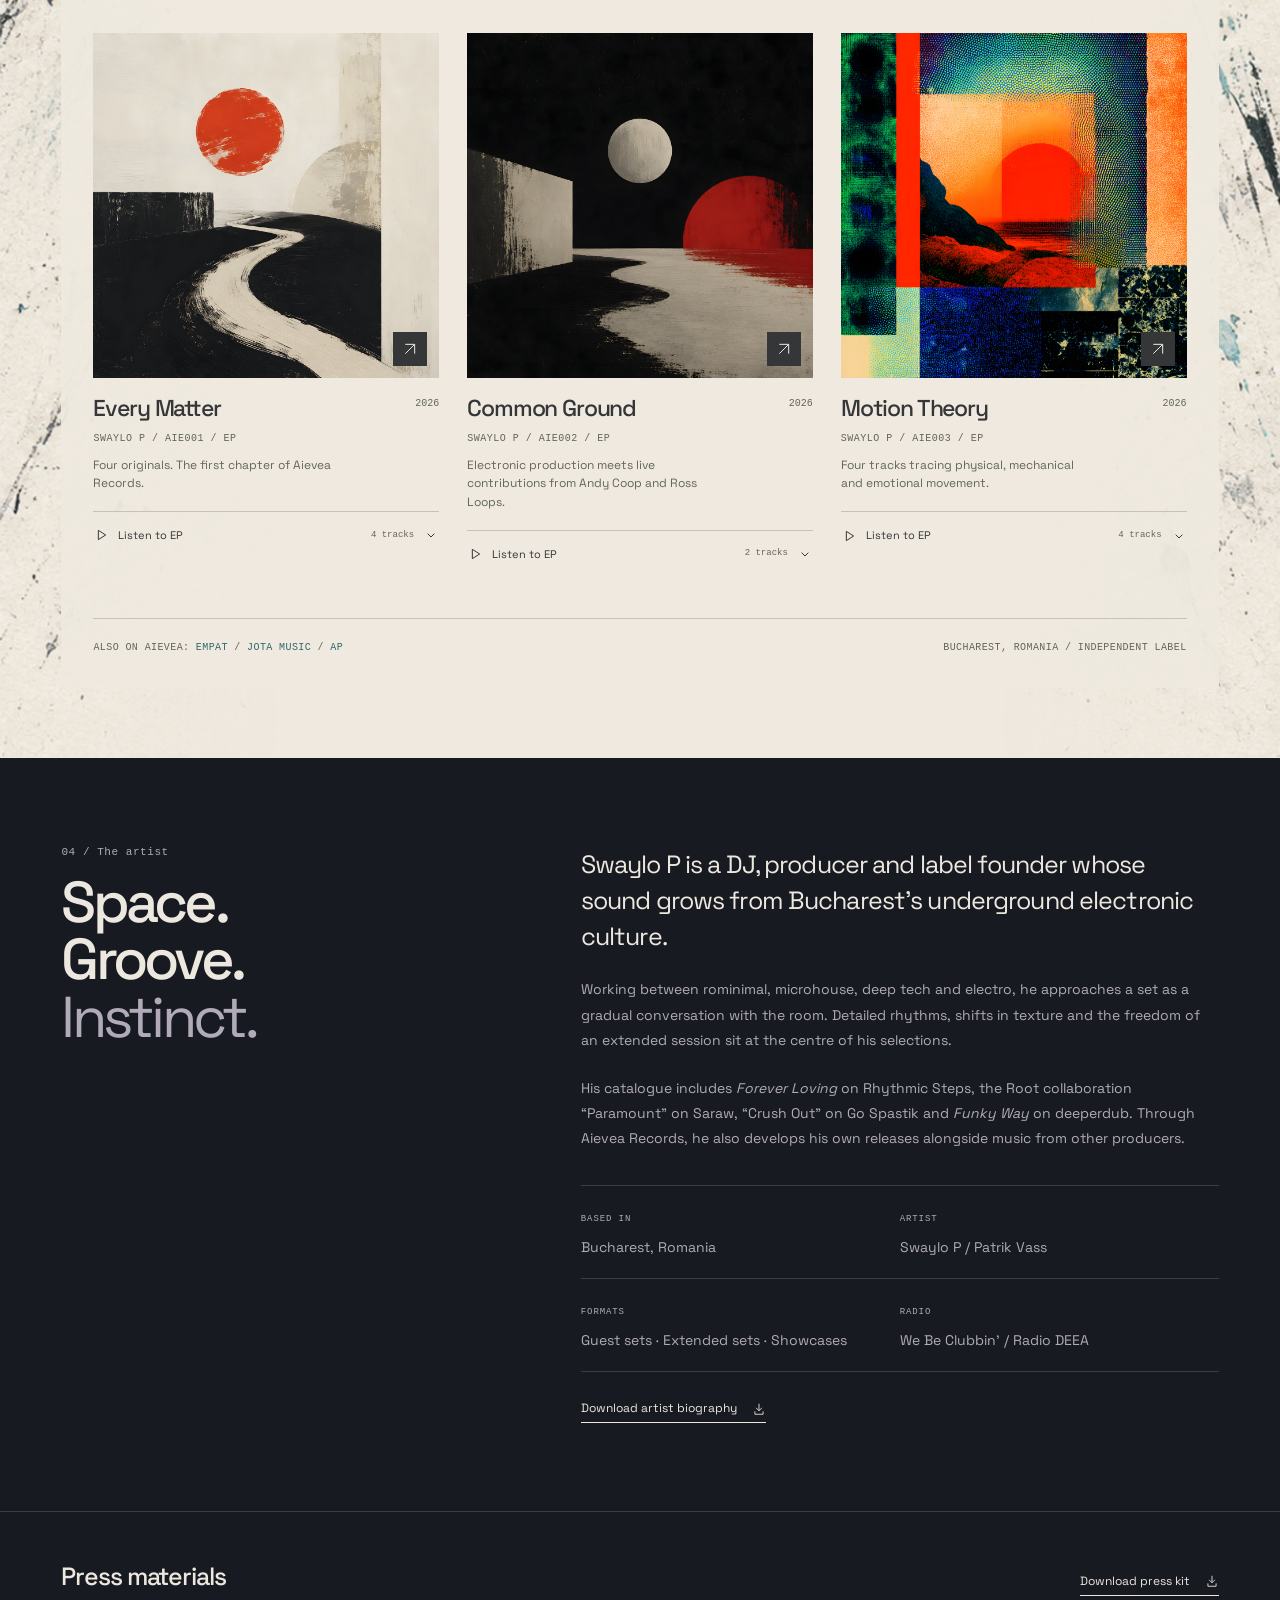
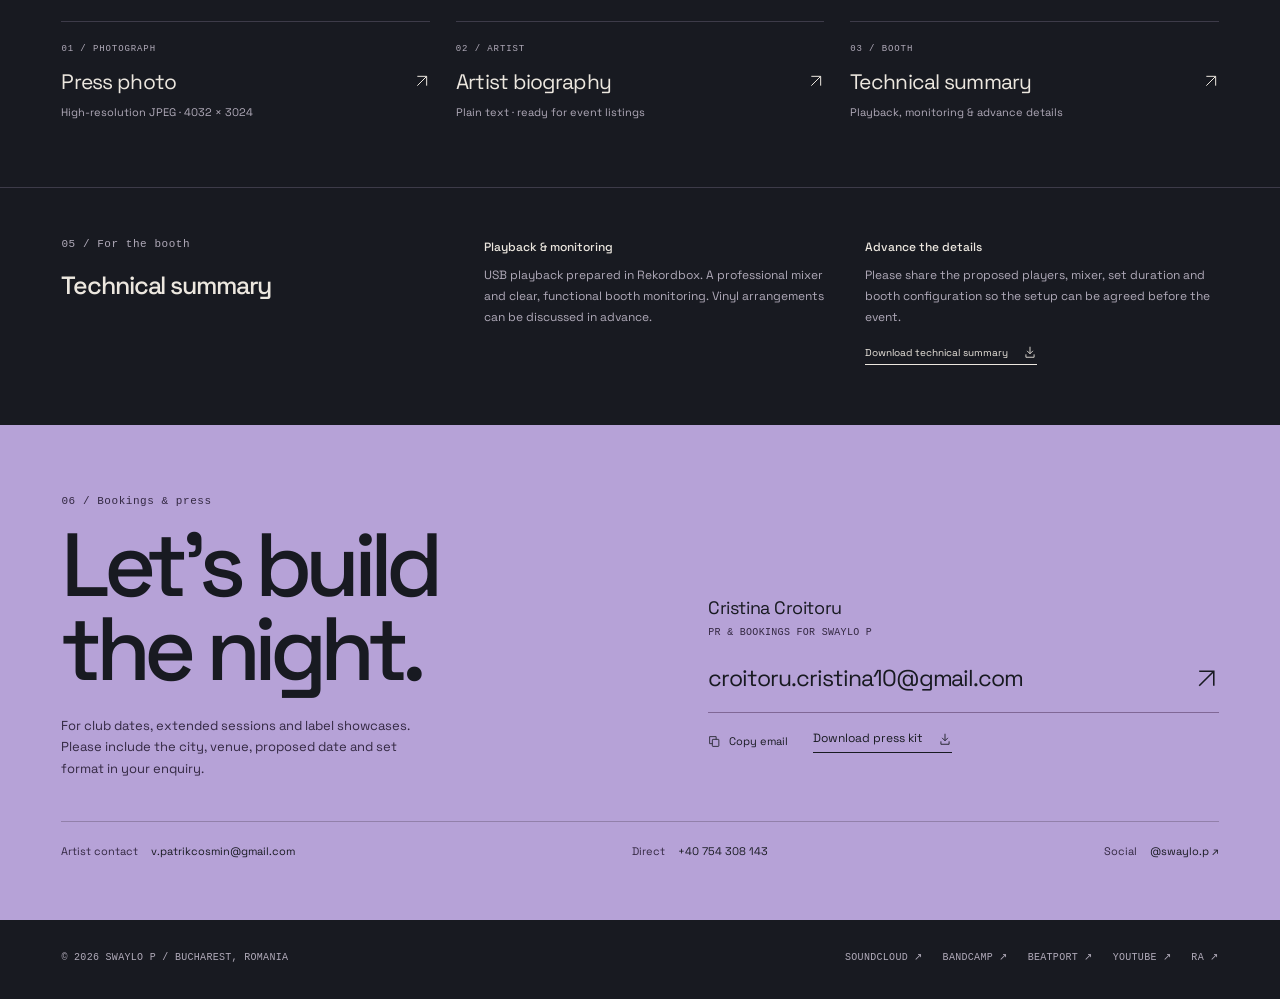
==== commit 197d917f: "Add Aievea panel spacing and simplify the video preview" ====
--- a/index.html
+++ b/index.html
@@ -93,14 +93,11 @@
     .set-layout{display:grid;grid-template-columns:minmax(0,1.7fr) minmax(0,1fr);gap:35px}
     .video-stage{position:relative;aspect-ratio:16/9;background:#2b2d3a;overflow:hidden}
     .video-stage .video-poster{position:absolute;inset:0}
-    .set-cover{display:flex;flex-direction:column;align-items:center;justify-content:center;gap:12px;overflow:hidden;background:radial-gradient(ellipse at 50% 120%,#655075 0,transparent 60%),repeating-radial-gradient(ellipse at 50% 115%,transparent 0,transparent 26px,rgba(236,231,223,.08) 27px,transparent 28px),#252735}
-    .set-cover-name{font-size:clamp(36px,7vw,96px);font-weight:500;letter-spacing:-.075em;line-height:1;color:var(--paper);transform:translateY(-28px)}
-    .set-cover-episode{position:absolute;bottom:22px;left:22px;color:#c9c1d3;font:clamp(8px,.9vw,11px)/1.5 var(--mono);letter-spacing:.1em}
-    .set-cover+.video-launch .play-icon{transform:translateY(clamp(34px,calc(3.5vw + 16px),72px))}
-    .set-cover+.video-launch:hover .play-icon{transform:translateY(clamp(34px,calc(3.5vw + 16px),72px)) scale(1.06)}
+    .set-cover{overflow:hidden;background:linear-gradient(145deg,#23252e,#1a1c24)}
     .video-launch{position:absolute;z-index:1;inset:0;display:flex;align-items:center;justify-content:center;width:100%;border:0;background:transparent;color:var(--paper)}
-    .video-launch::before{content:"";position:absolute;inset:0;background:linear-gradient(0deg,rgba(0,0,0,.58),transparent 70%)}
+    .video-launch::before{content:"";position:absolute;inset:0;background:rgba(0,0,0,.06)}
     .play-icon{position:relative;z-index:1;display:grid;place-items:center;width:68px;height:68px;border-radius:50%;border:1px solid #ece7df;background:rgba(24,26,33,.25);transition:background .18s,transform .18s}
+    .video-launch:focus-visible .play-icon{outline:2px solid var(--accent);outline-offset:6px}
     .play-icon svg{width:22px;height:22px;fill:currentColor;stroke:none;margin-left:4px}
     .video-launch:hover .play-icon{background:var(--accent);border-color:var(--accent);color:var(--ink);transform:scale(1.06)}
     .video-badge{position:absolute;top:18px;left:19px;border:1px solid #bfb2ce;padding:5px 9px;font:9px var(--mono);text-transform:uppercase;letter-spacing:.08em}
@@ -228,7 +225,7 @@
   </style>
   <link rel="stylesheet" href="styles/releases.css?v=artwork-2">
   <link rel="stylesheet" href="styles/sets.css">
-  <link rel="stylesheet" href="styles/aievea.css">
+  <link rel="stylesheet" href="styles/aievea.css?v=spacing-2">
   <script type="application/ld+json">
     {"@context":"https://schema.org","@type":"Person","name":"Swaylo P","alternateName":"Patrik Vass","jobTitle":"DJ and music producer","url":"https://swaylo-p.github.io/swaylo-p-epk/","image":"https://swaylo-p.github.io/swaylo-p-epk/images/swaylo-p-portrait.jpg","homeLocation":{"@type":"Place","name":"Bucharest, Romania"},"sameAs":["https://soundcloud.com/pswaylo","https://www.instagram.com/swaylo.p/","https://www.beatport.com/artist/swaylo-p/1462597","https://pswaylo.bandcamp.com/","https://ra.co/dj/swaylop"]}
   </script>
@@ -286,9 +283,8 @@
         <div class="set-layout">
           <div class="set-player">
             <div class="video-stage" id="featured-video">
-              <div class="video-poster set-cover" aria-hidden="true"><span class="set-cover-name">TACTIK</span><span class="set-cover-episode">PODCAST SERIES / 11</span></div>
+              <div class="video-poster set-cover" aria-hidden="true"></div>
               <a class="video-launch" id="video-launch" data-youtube-id="6XyJfN6gxa4" href="https://www.youtube.com/watch?v=6XyJfN6gxa4" target="_blank" rel="noopener noreferrer" aria-label="Watch Swaylo P's latest set: Tactik Podcast Series 11">
-                <span class="video-badge">Latest set / Swaylo P</span>
                 <span class="play-icon" aria-hidden="true"><svg viewBox="0 0 24 24"><path d="m6 3 15 9-15 9Z"/></svg></span>
               </a>
             </div>
--- a/styles/aievea.css
+++ b/styles/aievea.css
@@ -5,6 +5,9 @@
   --aievea-muted: #62655f;
   --aievea-teal: #34676d;
   --aievea-line: #c7c2b7;
+  --aievea-panel-outer: var(--gutter);
+  --aievea-panel-inner: clamp(18px, 2.5vw, 40px);
+  --aievea-panel-block: clamp(22px, 2.5vw, 34px);
   --paper: var(--aievea-paper);
   --ink: var(--aievea-ink);
   --accent: var(--aievea-teal);
@@ -48,8 +51,19 @@
 #aievea > .container {
   position: relative;
   z-index: 1;
+  padding-inline: calc(var(--aievea-panel-outer) + var(--aievea-panel-inner));
+  padding-block: var(--aievea-panel-block);
+  background: transparent;
+}
+
+#aievea > .container::before {
+  content: "";
+  position: absolute;
+  z-index: -1;
+  inset-block: 0;
+  inset-inline: var(--aievea-panel-outer);
+  pointer-events: none;
   background: rgba(239, 233, 223, .95);
-  background-clip: content-box;
 }
 
 #aievea .aievea-brand {
@@ -176,6 +190,12 @@
   margin-top: 40px;
 }
 
+@media (min-width: 701px) and (max-width: 1080px) {
+  #aievea .release-grid {
+    grid-template-columns: repeat(2, minmax(0, 1fr));
+  }
+}
+
 @media (max-width: 800px) {
   #aievea {
     padding-block: 42px 55px;
@@ -193,6 +213,8 @@
 
 @media (max-width: 700px) {
   #aievea {
+    --aievea-panel-outer: 8px;
+    --aievea-panel-inner: clamp(10px, 3vw, 18px);
     padding-block: 38px 45px;
   }
 
@@ -237,11 +259,13 @@
   }
 
   #aievea::before,
-  #aievea::after {
+  #aievea::after,
+  #aievea > .container::before {
     display: none;
   }
 
   #aievea > .container {
+    padding: 0;
     background: none;
   }
 
